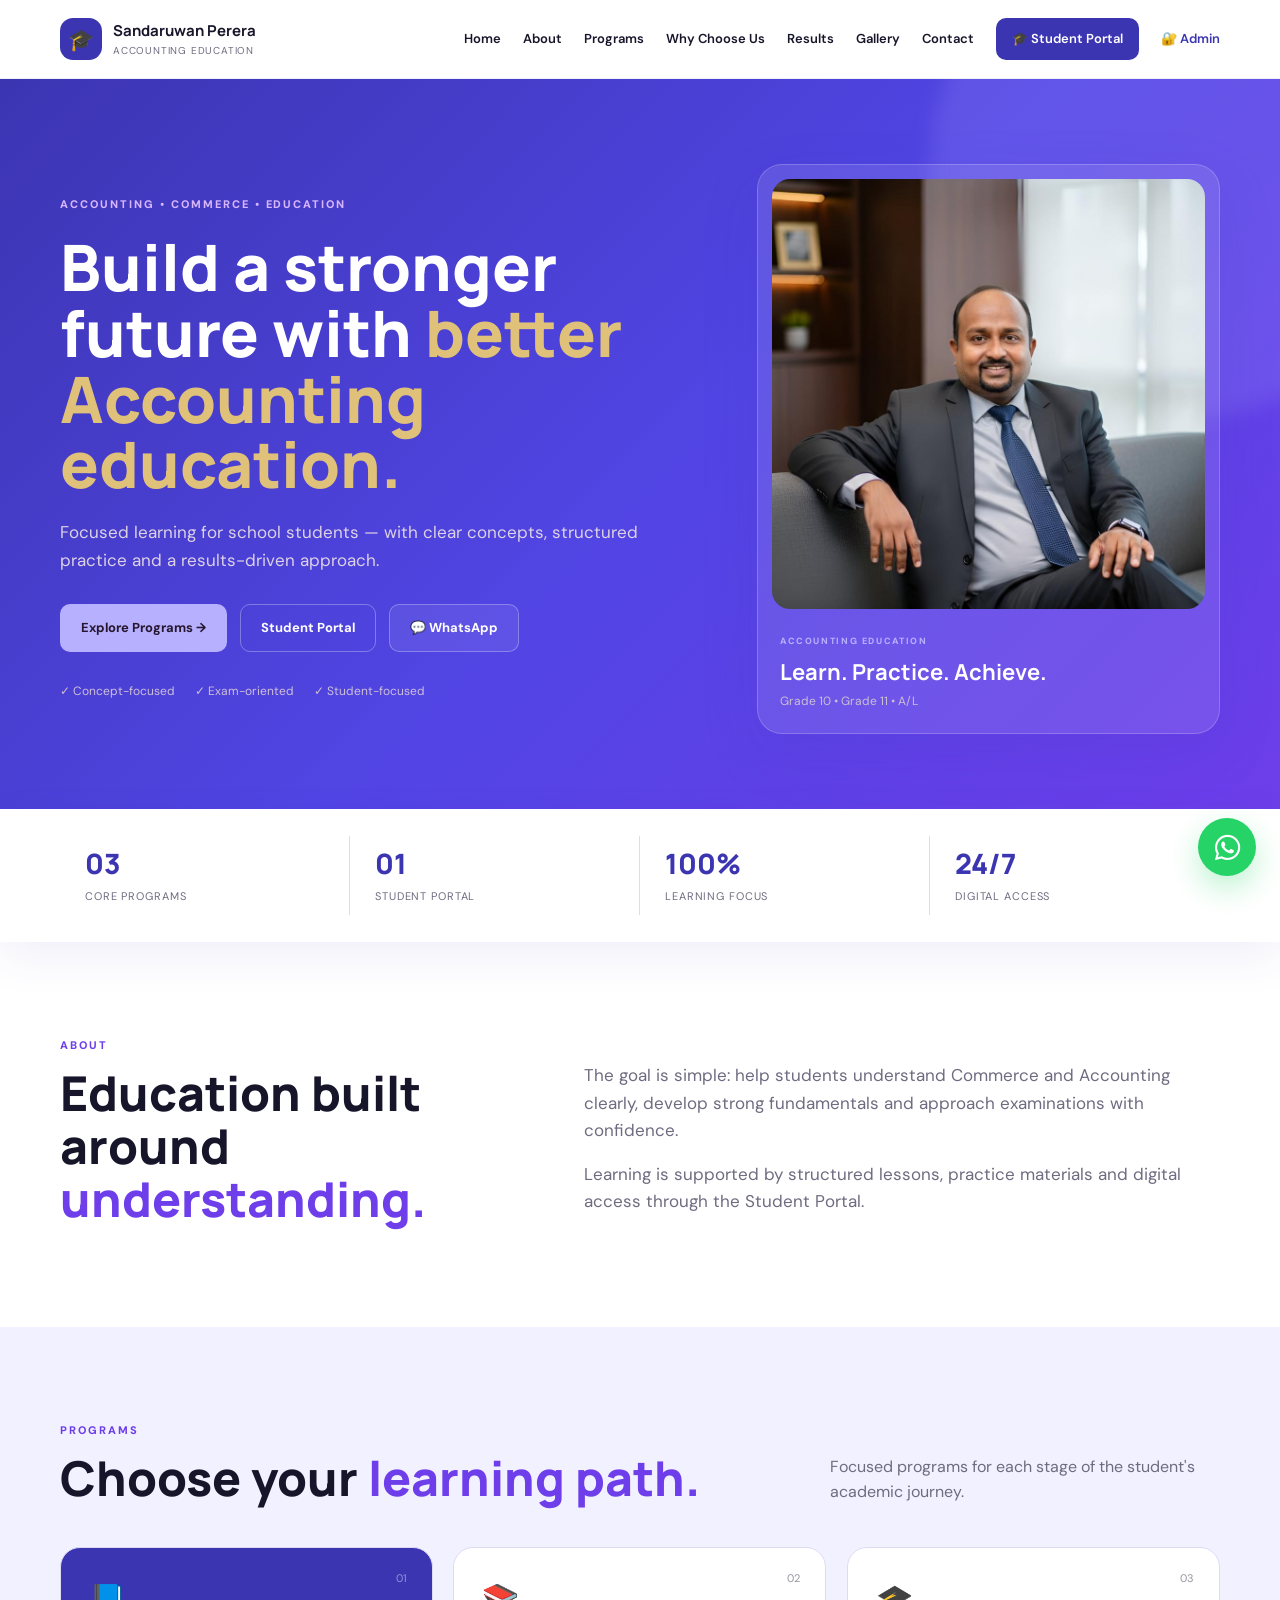
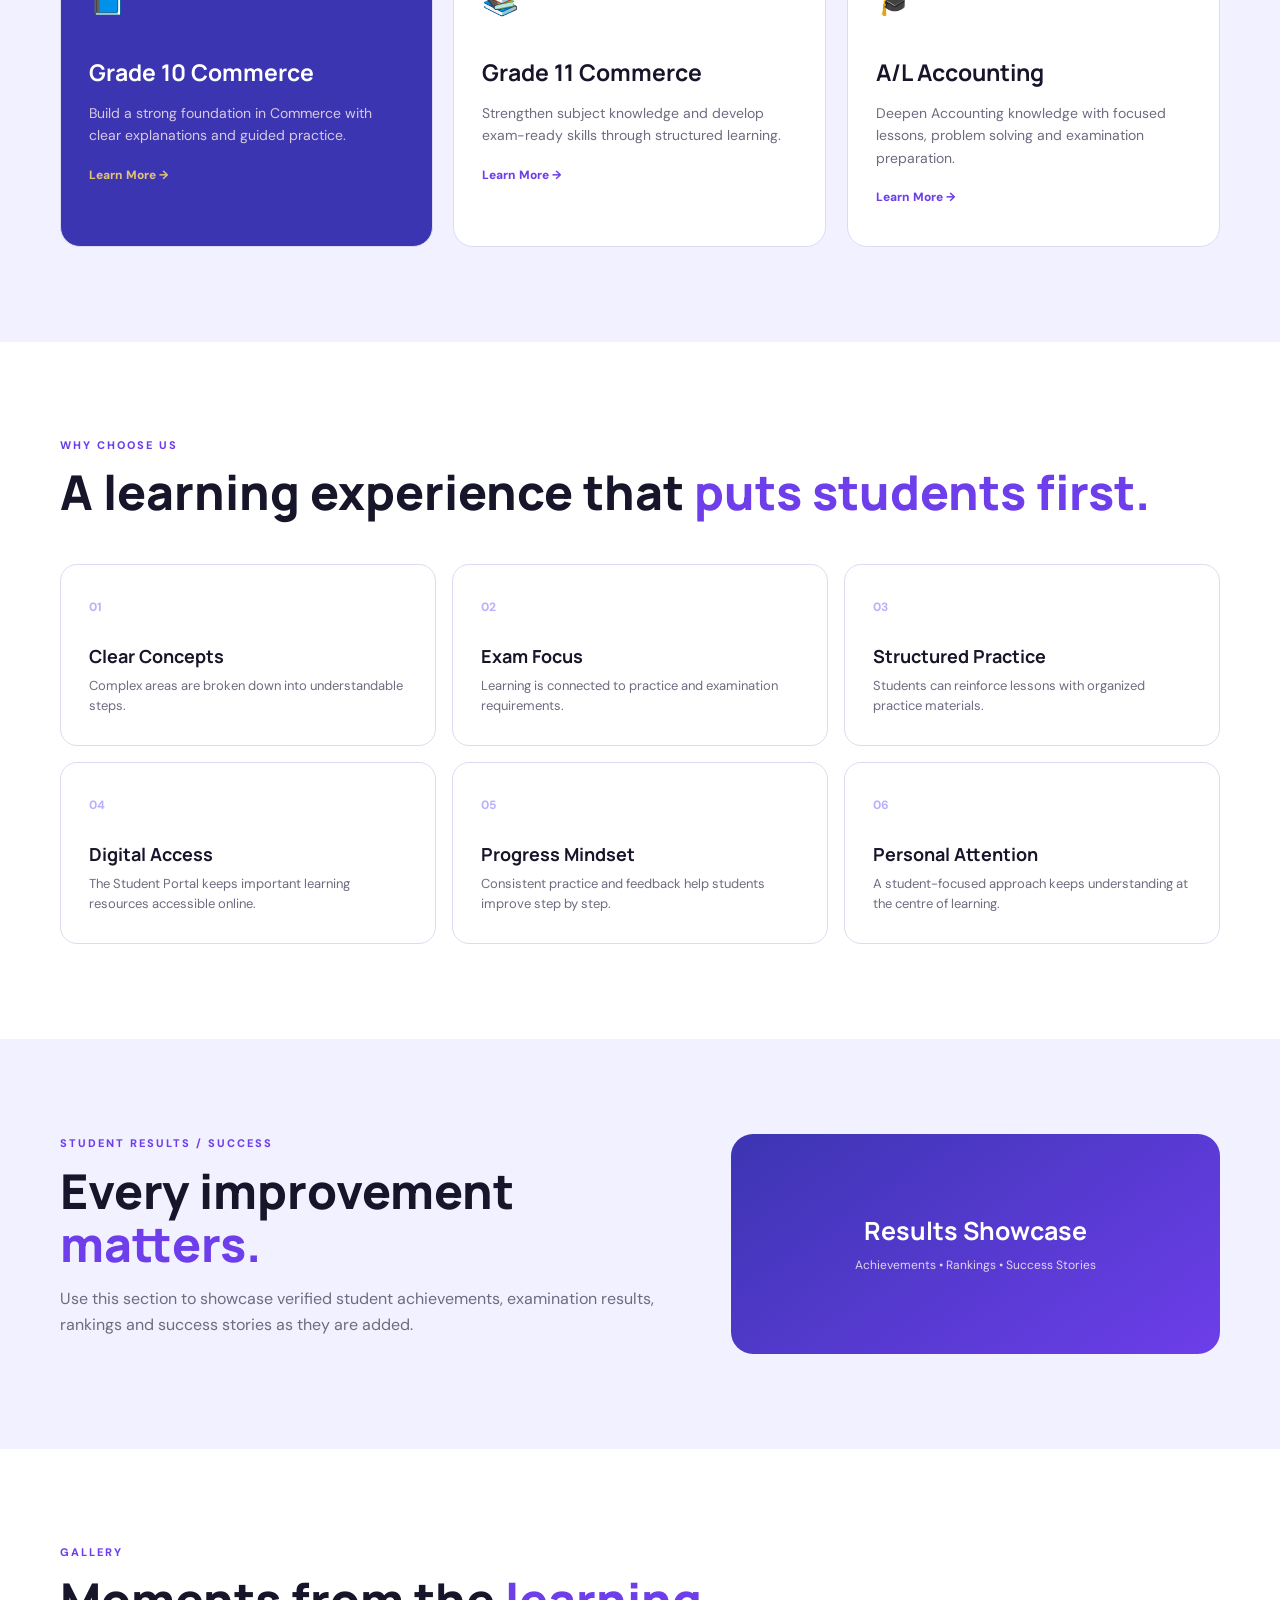
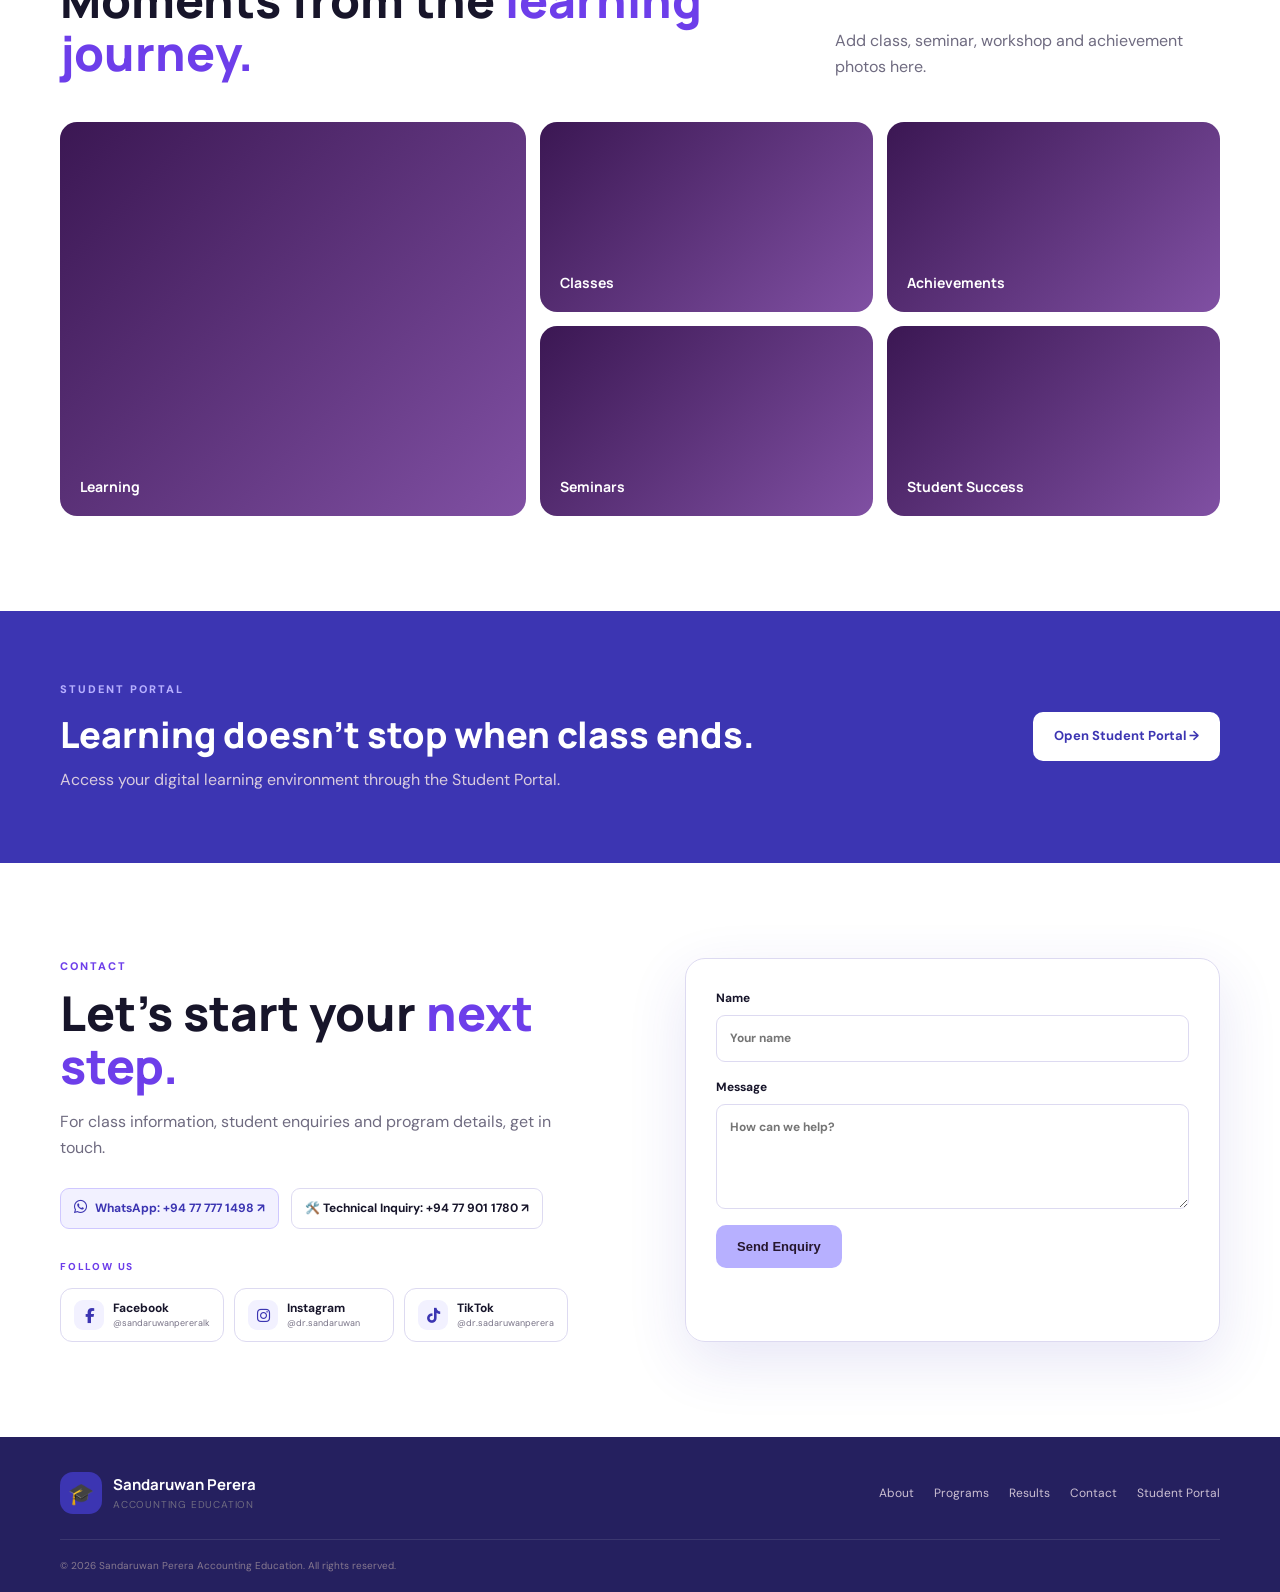
==== index.html @ 1f6a0d18 "Add files via upload" ====
<!DOCTYPE html>
<html lang="en">
<head>
  <meta charset="UTF-8">
  <meta name="viewport" content="width=device-width, initial-scale=1.0">
  <title>Sandaruwan Perera | Accounting Education</title>
  <meta name="description" content="Professional Accounting Education — Grade 10 Commerce, Grade 11 Commerce and A/L Accounting.">
  <link rel="stylesheet" href="style.css">
  <link rel="stylesheet" href="https://cdnjs.cloudflare.com/ajax/libs/font-awesome/6.5.2/css/all.min.css">
</head>
<body>
  <header class="header" id="top">
    <div class="container nav">
      <a class="brand" href="#top">
        <span class="brand-mark">🎓</span>
        <span><strong>Sandaruwan Perera</strong><small>Accounting Education</small></span>
      </a>
      <button class="menu-btn" id="menuBtn" aria-label="Open menu">☰</button>
      <nav id="navMenu">
        <a href="#top">Home</a>
        <a href="#about">About</a>
        <a href="#programs">Programs</a>
        <a href="#why">Why Choose Us</a>
        <a href="#results">Results</a>
        <a href="#gallery">Gallery</a>
        <a href="#contact">Contact</a>
        <a class="portal-btn" href="https://drsandaruwanperera.github.io/answersheet/" target="_blank">🎓 Student Portal</a>
        <a class="admin-link" href="https://drsandaruwanperera.github.io/answersheet/admin-login.html" target="_blank">🔐 Admin</a>
      </nav>
    </div>
  </header>

  <main>
    <section class="hero">
      <div class="hero-glow"></div>
      <div class="container hero-grid">
        <div class="hero-copy">
          <div class="eyebrow">ACCOUNTING • COMMERCE • EDUCATION</div>
          <h1>Build a stronger future with <span>better Accounting education.</span></h1>
          <p>Focused learning for school students — with clear concepts, structured practice and a results-driven approach.</p>
          <div class="hero-actions">
            <a class="btn primary" href="#programs">Explore Programs →</a>
            <a class="btn ghost" href="https://drsandaruwanperera.github.io/answersheet/" target="_blank">Student Portal</a>
            <a class="btn whatsapp" href="https://wa.me/94777771498" target="_blank" rel="noopener">💬 WhatsApp</a>
          </div>
          <div class="hero-trust">
            <span>✓ Concept-focused</span>
            <span>✓ Exam-oriented</span>
            <span>✓ Student-focused</span>
          </div>
        </div>
        <div class="hero-card">
          <div class="portrait-wrap">
            <img src="assets/sir-photo.png" alt="Teacher portrait">
          </div>
          <div class="hero-card-info">
            <span>ACCOUNTING EDUCATION</span>
            <h3>Learn. Practice. Achieve.</h3>
            <p>Grade 10 • Grade 11 • A/L</p>
          </div>
        </div>
      </div>
    </section>

    <section class="stats">
      <div class="container stats-grid">
        <div><strong>03</strong><span>Core Programs</span></div>
        <div><strong>01</strong><span>Student Portal</span></div>
        <div><strong>100%</strong><span>Learning Focus</span></div>
        <div><strong>24/7</strong><span>Digital Access</span></div>
      </div>
    </section>

    <section class="section" id="about">
      <div class="container about-grid">
        <div>
          <div class="section-tag">ABOUT</div>
          <h2>Education built around <span>understanding.</span></h2>
        </div>
        <div class="about-text">
          <p>The goal is simple: help students understand Commerce and Accounting clearly, develop strong fundamentals and approach examinations with confidence.</p>
          <p>Learning is supported by structured lessons, practice materials and digital access through the Student Portal.</p>
        </div>
      </div>
    </section>

    <section class="section programs" id="programs">
      <div class="container">
        <div class="section-head">
          <div><div class="section-tag">PROGRAMS</div><h2>Choose your <span>learning path.</span></h2></div>
          <p>Focused programs for each stage of the student's academic journey.</p>
        </div>
        <div class="program-grid">
          <article class="program-card featured">
            <div class="number">01</div><div class="icon">📘</div>
            <h3>Grade 10 Commerce</h3>
            <p>Build a strong foundation in Commerce with clear explanations and guided practice.</p>
            <a href="#contact">Learn More →</a>
          </article>
          <article class="program-card">
            <div class="number">02</div><div class="icon">📚</div>
            <h3>Grade 11 Commerce</h3>
            <p>Strengthen subject knowledge and develop exam-ready skills through structured learning.</p>
            <a href="#contact">Learn More →</a>
          </article>
          <article class="program-card">
            <div class="number">03</div><div class="icon">🎓</div>
            <h3>A/L Accounting</h3>
            <p>Deepen Accounting knowledge with focused lessons, problem solving and examination preparation.</p>
            <a href="#contact">Learn More →</a>
          </article>
        </div>
      </div>
    </section>

    <section class="why section" id="why">
      <div class="container">
        <div class="section-head">
          <div><div class="section-tag">WHY CHOOSE US</div><h2>A learning experience that <span>puts students first.</span></h2></div>
        </div>
        <div class="why-grid">
          <div class="why-card"><b>01</b><h3>Clear Concepts</h3><p>Complex areas are broken down into understandable steps.</p></div>
          <div class="why-card"><b>02</b><h3>Exam Focus</h3><p>Learning is connected to practice and examination requirements.</p></div>
          <div class="why-card"><b>03</b><h3>Structured Practice</h3><p>Students can reinforce lessons with organized practice materials.</p></div>
          <div class="why-card"><b>04</b><h3>Digital Access</h3><p>The Student Portal keeps important learning resources accessible online.</p></div>
          <div class="why-card"><b>05</b><h3>Progress Mindset</h3><p>Consistent practice and feedback help students improve step by step.</p></div>
          <div class="why-card"><b>06</b><h3>Personal Attention</h3><p>A student-focused approach keeps understanding at the centre of learning.</p></div>
        </div>
      </div>
    </section>

    <section class="section results" id="results">
      <div class="container results-box">
        <div>
          <div class="section-tag">STUDENT RESULTS / SUCCESS</div>
          <h2>Every improvement <span>matters.</span></h2>
          <p>Use this section to showcase verified student achievements, examination results, rankings and success stories as they are added.</p>
        </div>
        <div class="result-placeholder">
          <strong>Results Showcase</strong>
          <span>Achievements • Rankings • Success Stories</span>
        </div>
      </div>
    </section>

    <section class="section gallery" id="gallery">
      <div class="container">
        <div class="section-head">
          <div><div class="section-tag">GALLERY</div><h2>Moments from the <span>learning journey.</span></h2></div>
          <p>Add class, seminar, workshop and achievement photos here.</p>
        </div>
        <div class="gallery-grid">
          <div class="gallery-item tall"><span>Learning</span></div>
          <div class="gallery-item"><span>Classes</span></div>
          <div class="gallery-item"><span>Achievements</span></div>
          <div class="gallery-item"><span>Seminars</span></div>
          <div class="gallery-item"><span>Student Success</span></div>
        </div>
      </div>
    </section>

    <section class="cta">
      <div class="container cta-inner">
        <div><div class="section-tag">STUDENT PORTAL</div><h2>Learning doesn't stop when class ends.</h2><p>Access your digital learning environment through the Student Portal.</p></div>
        <a class="btn light" href="https://drsandaruwanperera.github.io/answersheet/" target="_blank">Open Student Portal →</a>
      </div>
    </section>

    <section class="section contact" id="contact">
      <div class="container contact-grid">
        <div>
          <div class="section-tag">CONTACT</div>
          <h2>Let's start your <span>next step.</span></h2>
          <p>For class information, student enquiries and program details, get in touch.</p>
          <div class="contact-links">
            <a class="contact-main" href="https://wa.me/94777771498" target="_blank" rel="noopener"><i class="fa-brands fa-whatsapp"></i> WhatsApp: +94 77 777 1498 ↗</a>
            <a href="tel:+94779011780">🛠️ Technical Inquiry: +94 77 901 1780 ↗</a>
          </div>
          <div class="follow-us">
            <div class="follow-title">FOLLOW US</div>
            <div class="social-links">
              <a href="https://www.facebook.com/sandaruwanpereralk" target="_blank" rel="noopener">
                <span class="social-icon"><i class="fa-brands fa-facebook-f"></i></span><b>Facebook</b><small>@sandaruwanpereralk</small>
              </a>
              <a href="https://www.instagram.com/dr.sandaruwan/" target="_blank" rel="noopener">
                <span class="social-icon"><i class="fa-brands fa-instagram"></i></span><b>Instagram</b><small>@dr.sandaruwan</small>
              </a>
              <a href="https://www.tiktok.com/@dr.sadaruwanperera" target="_blank" rel="noopener">
                <span class="social-icon"><i class="fa-brands fa-tiktok"></i></span><b>TikTok</b><small>@dr.sadaruwanperera</small>
              </a>
            </div>
          </div>
        </div>
        <form class="contact-form" onsubmit="return false;">
          <label>Name<input type="text" placeholder="Your name"></label>
          <label>Message<textarea rows="4" placeholder="How can we help?"></textarea></label>
          <button class="btn primary" type="button" onclick="alert('Please use the contact details provided on this website.')">Send Enquiry</button>
        </form>
      </div>
    </section>
  </main>

  <a class="floating-whatsapp" href="https://wa.me/94777771498" target="_blank" rel="noopener" aria-label="Chat on WhatsApp"><i class="fa-brands fa-whatsapp"></i></a>

  <footer>
    <div class="container footer-grid">
      <div class="brand"><span class="brand-mark">🎓</span><span><strong>Sandaruwan Perera</strong><small>Accounting Education</small></span></div>
      <div class="footer-nav"><a href="#about">About</a><a href="#programs">Programs</a><a href="#results">Results</a><a href="#contact">Contact</a><a href="https://drsandaruwanperera.github.io/answersheet/" target="_blank">Student Portal</a></div>
    </div>
    <div class="container copyright">© 2026 Sandaruwan Perera Accounting Education. All rights reserved.</div>
  </footer>

  <script src="script.js"></script>
</body>
</html>
---- style.css ----
@import url('https://fonts.googleapis.com/css2?family=DM+Sans:wght@400;500;600;700&family=Manrope:wght@600;700;800&display=swap');

:root{
  --purple:#3c35b2;--purple2:#5145e4;--violet:#6d3eea;--lav:#f2f1ff;
  --gold:#b7b0ff;--ink:#17152a;--muted:#6f6b80;--white:#ffffff;
  --line:#dddaf1;--shadow:0 20px 60px rgba(60,53,178,.12);
}
*{box-sizing:border-box}html{scroll-behavior:smooth}body{margin:0;font-family:"DM Sans",sans-serif;color:var(--ink);background:#ffffff;line-height:1.6}a{text-decoration:none;color:inherit}
.container{width:min(1160px,92%);margin:auto}.header{position:sticky;top:0;z-index:20;background:rgba(255,255,255,.94);backdrop-filter:blur(18px);border-bottom:1px solid rgba(60,53,178,.08)}
.nav{min-height:78px;display:flex;align-items:center;justify-content:space-between;gap:25px}.brand{display:flex;align-items:center;gap:11px}.brand-mark{display:grid;place-items:center;width:42px;height:42px;border-radius:13px;background:var(--purple);color:#ffffff;font-family:Manrope;font-weight:800}.brand strong{display:block;font-family:Manrope;font-size:15px}.brand small{display:block;color:var(--muted);font-size:10px;letter-spacing:.08em;text-transform:uppercase}
nav{display:flex;align-items:center;gap:22px;font-size:13px;font-weight:600}nav a{transition:.2s}nav a:hover{color:var(--violet)}.portal-btn{padding:11px 16px;border-radius:10px;background:var(--purple);color:#ffffff}.admin-link{color:var(--purple)}
.menu-btn{display:none;border:0;background:var(--lav);font-size:22px;padding:8px 11px;border-radius:10px;color:var(--purple)}

.hero{position:relative;overflow:hidden;background:linear-gradient(135deg,#3c35b2 0%,#5145e4 52%,#6d3eea 100%);color:#ffffff;padding:85px 0 75px}.hero-glow{position:absolute;width:500px;height:500px;border-radius:50%;background:rgba(170,160,255,.18);filter:blur(10px);right:-150px;top:-160px}.hero-grid{position:relative;display:grid;grid-template-columns:1.15fr .85fr;align-items:center;gap:70px}.eyebrow,.section-tag{font-size:11px;font-weight:800;letter-spacing:.18em}.eyebrow{color:#d9b7ff;margin-bottom:20px}.hero h1{font:800 clamp(42px,5vw,68px)/1.03 Manrope;margin:0 0 22px;max-width:700px}.hero h1 span{color:#dfc17a}.hero-copy>p{font-size:17px;color:#ddd2e5;max-width:620px}.hero-actions{display:flex;gap:13px;margin:30px 0}.btn{display:inline-flex;align-items:center;justify-content:center;padding:13px 20px;border-radius:10px;border:1px solid transparent;font-weight:700;font-size:13px}.btn.primary{background:#b7b0ff;color:#26172e}.btn.ghost{border-color:rgba(255,255,255,.3);color:#ffffff}.btn.light{background:#ffffff;color:var(--purple)}.hero-trust{display:flex;gap:20px;flex-wrap:wrap;color:#cfc0d8;font-size:12px}
.hero-card{background:rgba(255,255,255,.10);border:1px solid rgba(255,255,255,.20);border-radius:25px;padding:14px;box-shadow:var(--shadow)}.portrait-wrap{height:430px;border-radius:18px;overflow:hidden;background:#24122f}.portrait-wrap img{width:100%;height:100%;object-fit:cover}.hero-card-info{padding:17px 8px 8px}.hero-card-info span{font-size:9px;letter-spacing:.18em;color:#b7b0ff;font-weight:800}.hero-card-info h3{font:700 22px Manrope;margin:5px 0}.hero-card-info p{margin:0;color:#cbbfd2;font-size:12px}
.stats{background:#ffffff;box-shadow:0 15px 45px rgba(60,53,178,.08);position:relative;z-index:3}.stats-grid{display:grid;grid-template-columns:repeat(4,1fr);padding:27px 0}.stats-grid div{padding:8px 25px;border-right:1px solid var(--line)}.stats-grid div:last-child{border:0}.stats strong{display:block;font:800 28px Manrope;color:var(--purple)}.stats span{font-size:11px;color:var(--muted);text-transform:uppercase;letter-spacing:.08em}
.section{padding:95px 0}.about-grid{display:grid;grid-template-columns:.8fr 1.2fr;gap:100px}.section-tag{color:var(--violet);margin-bottom:12px}.section h2{font:800 clamp(30px,4vw,48px)/1.1 Manrope;margin:0}.section h2 span{color:var(--violet)}.about-text{font-size:17px;color:var(--muted);padding-top:8px}.programs{background:var(--lav)}.section-head{display:flex;justify-content:space-between;gap:40px;align-items:end;margin-bottom:42px}.section-head>p{max-width:390px;color:var(--muted);margin:0}.program-grid{display:grid;grid-template-columns:repeat(3,1fr);gap:20px}.program-card{background:#ffffff;border:1px solid var(--line);border-radius:20px;padding:28px;min-height:300px;position:relative;transition:.25s}.program-card:hover,.why-card:hover{transform:translateY(-5px);box-shadow:var(--shadow)}.program-card.featured{background:var(--purple);color:#ffffff}.number{position:absolute;right:25px;top:22px;font-size:11px;opacity:.45}.icon{font-size:30px;margin-bottom:32px}.program-card h3{font:700 23px Manrope;margin:0 0 10px}.program-card p{color:var(--muted);font-size:14px}.featured p{color:#d7cadf}.program-card a{font-weight:800;font-size:12px;color:var(--violet)}.featured a{color:#dfc17a}
.why{background:#ffffff}.why-grid{display:grid;grid-template-columns:repeat(3,1fr);gap:16px;margin-top:45px}.why-card{padding:28px;border:1px solid var(--line);border-radius:17px;transition:.25s}.why-card b{color:var(--gold);font-size:12px}.why-card h3{font:700 18px Manrope;margin:25px 0 8px}.why-card p{color:var(--muted);font-size:13px;margin:0}
.results{background:var(--lav)}.results-box{display:grid;grid-template-columns:1fr .8fr;gap:60px;align-items:center}.results-box p{color:var(--muted);max-width:650px}.result-placeholder{min-height:220px;border-radius:22px;background:linear-gradient(145deg,var(--purple),var(--violet));color:#ffffff;display:grid;place-items:center;align-content:center;text-align:center;padding:30px}.result-placeholder strong{font:700 25px Manrope}.result-placeholder span{color:#e2d4e9;font-size:12px;margin-top:8px}
.gallery-grid{display:grid;grid-template-columns:1.4fr 1fr 1fr;grid-auto-rows:190px;gap:14px}.gallery-item{border-radius:17px;background:linear-gradient(135deg,#3b1753,#8050a3);display:flex;align-items:end;padding:20px;color:#ffffff;font:700 14px Manrope}.gallery-item.tall{grid-row:span 2}
.cta{background:var(--purple);color:#ffffff;padding:70px 0}.cta-inner{display:flex;align-items:center;justify-content:space-between;gap:40px}.cta h2{font:800 36px Manrope;margin:8px 0}.cta p{color:#d9ccdf;margin:0}.cta .section-tag{color:#b7b0ff}
.contact-grid{display:grid;grid-template-columns:1fr 1fr;gap:90px}.contact> .container>div>p{color:var(--muted);max-width:500px}.contact-links{display:flex;gap:12px;flex-wrap:wrap;margin-top:28px}.contact-links a{padding:10px 13px;border:1px solid var(--line);border-radius:9px;font-size:12px;font-weight:700}.contact-form{padding:30px;border:1px solid var(--line);border-radius:20px;box-shadow:var(--shadow)}label{display:block;font-size:12px;font-weight:700;margin-bottom:16px}input,textarea{display:block;width:100%;border:1px solid var(--line);border-radius:9px;padding:13px;margin-top:7px;font:inherit;outline:none}input:focus,textarea:focus{border-color:var(--violet)}
footer{background:#25205f;color:#ffffff;padding:35px 0 18px}.footer-grid{display:flex;justify-content:space-between;align-items:center;gap:30px}.footer-nav{display:flex;gap:20px;font-size:12px;color:#cbbfd2}.copyright{border-top:1px solid rgba(255,255,255,.1);margin-top:25px;padding-top:18px;color:#87798f;font-size:10px}

@media(max-width:1000px){nav{gap:12px}.hero-grid{gap:35px}.about-grid{gap:45px}.stats-grid div{padding:8px 15px}}
@media(max-width:800px){.menu-btn{display:block}nav{display:none;position:absolute;top:78px;left:0;right:0;background:#ffffff;padding:18px 4%;flex-direction:column;align-items:stretch;border-bottom:1px solid var(--line);box-shadow:0 15px 35px rgba(0,0,0,.08)}nav.open{display:flex}.hero-grid,.about-grid,.results-box,.contact-grid{grid-template-columns:1fr}.hero{padding:55px 0}.portrait-wrap{height:360px}.stats-grid{grid-template-columns:repeat(2,1fr)}.stats-grid div:nth-child(2){border:0}.program-grid,.why-grid{grid-template-columns:1fr}.section-head,.cta-inner,.footer-grid{display:block}.section-head>p{margin-top:15px}.gallery-grid{grid-template-columns:1fr 1fr}.gallery-item.tall{grid-row:span 1}.cta .btn{margin-top:25px}.footer-nav{margin-top:25px;flex-wrap:wrap}}
@media(max-width:500px){.hero h1{font-size:40px}.hero-actions{flex-direction:column}.btn{width:100%}.stats-grid{grid-template-columns:1fr 1fr}.gallery-grid{grid-template-columns:1fr}.brand small{font-size:8px}}


/* ===== Subtle premium animations ===== */
html { scroll-behavior: smooth; }

.hero-copy {
  animation: heroIn .8s ease-out both;
}
.hero-card {
  animation: heroCardIn 1s .12s ease-out both;
}
.hero-card:hover {
  transform: translateY(-7px);
  transition: transform .35s ease, box-shadow .35s ease;
  box-shadow: 0 28px 70px rgba(60,53,178,.24);
}
.hero-glow {
  animation: glowMove 7s ease-in-out infinite alternate;
}

.stats-grid > div {
  transition: transform .25s ease, background .25s ease;
}
.stats-grid > div:hover {
  transform: translateY(-4px);
}

.program-card,
.why-card,
.gallery-item,
.contact-links a {
  will-change: transform;
}

.program-card:hover {
  transform: translateY(-7px);
}

.why-card:hover {
  transform: translateY(-6px);
}

.gallery-item {
  overflow: hidden;
  position: relative;
}
.gallery-item::before {
  content: "";
  position: absolute;
  inset: -40%;
  background: linear-gradient(115deg, transparent 42%, rgba(255,255,255,.18) 50%, transparent 58%);
  transform: translateX(-70%) rotate(8deg);
  transition: transform .7s ease;
}
.gallery-item:hover::before {
  transform: translateX(70%) rotate(8deg);
}
.gallery-item span {
  position: relative;
  z-index: 1;
}

.btn {
  transition: transform .22s ease, box-shadow .22s ease, background .22s ease;
}
.btn:hover {
  transform: translateY(-2px);
}
.btn.primary:hover {
  box-shadow: 0 12px 28px rgba(109,62,234,.25);
}

.brand-mark {
  transition: transform .3s ease;
}
.brand:hover .brand-mark {
  transform: rotate(-5deg) scale(1.06);
}

nav a {
  position: relative;
}
nav a:not(.portal-btn):not(.admin-link)::after {
  content: "";
  position: absolute;
  left: 0;
  right: 100%;
  bottom: -7px;
  height: 2px;
  background: #6d3eea;
  transition: right .25s ease;
}
nav a:not(.portal-btn):not(.admin-link):hover::after {
  right: 0;
}

.reveal {
  opacity: 0;
  transform: translateY(22px);
  transition: opacity .7s ease, transform .7s ease;
}
.reveal.visible {
  opacity: 1;
  transform: translateY(0);
}

@keyframes heroIn {
  from { opacity: 0; transform: translateY(24px); }
  to { opacity: 1; transform: translateY(0); }
}
@keyframes heroCardIn {
  from { opacity: 0; transform: translateY(30px) scale(.98); }
  to { opacity: 1; transform: translateY(0) scale(1); }
}
@keyframes glowMove {
  from { transform: translate3d(-25px, 10px, 0) scale(1); }
  to { transform: translate3d(35px, 35px, 0) scale(1.12); }
}

@media (prefers-reduced-motion: reduce) {
  *, *::before, *::after {
    animation-duration: .01ms !important;
    animation-iteration-count: 1 !important;
    transition-duration: .01ms !important;
    scroll-behavior: auto !important;
  }
}


/* ===== WhatsApp contact actions ===== */
.btn.whatsapp {
  border-color: rgba(255,255,255,.28);
  background: rgba(255,255,255,.08);
  color: #fff;
}
.btn.whatsapp:hover {
  background: rgba(255,255,255,.16);
  box-shadow: 0 12px 28px rgba(0,0,0,.12);
}

.contact-links {
  align-items: stretch;
}
.contact-links a {
  transition: transform .22s ease, border-color .22s ease, box-shadow .22s ease;
}
.contact-links a:hover {
  transform: translateY(-3px);
  border-color: #6d3eea;
  box-shadow: 0 10px 25px rgba(60,53,178,.10);
}
.contact-main {
  background: #f2f1ff;
  border-color: #cfc8ff !important;
  color: #3c35b2;
}

.floating-whatsapp {
  position: fixed;
  right: 24px;
  bottom: 24px;
  z-index: 30;
  display: flex;
  align-items: center;
  gap: 9px;
  padding: 12px 17px;
  border-radius: 999px;
  background: #3c35b2;
  color: #fff;
  box-shadow: 0 14px 35px rgba(60,53,178,.28);
  font-size: 12px;
  font-weight: 800;
  border: 1px solid rgba(255,255,255,.18);
  transition: transform .25s ease, box-shadow .25s ease;
  animation: waPulse 2.8s ease-in-out infinite;
}
.floating-whatsapp span {
  font-size: 18px;
}
.floating-whatsapp:hover {
  transform: translateY(-4px) scale(1.02);
  box-shadow: 0 18px 42px rgba(60,53,178,.35);
}
@keyframes waPulse {
  0%, 100% { box-shadow: 0 14px 35px rgba(60,53,178,.24); }
  50% { box-shadow: 0 16px 40px rgba(109,62,234,.38); }
}
@media(max-width:500px) {
  .floating-whatsapp {
    right: 14px;
    bottom: 14px;
    padding: 11px 14px;
  }
  .floating-whatsapp b { display: none; }
  .floating-whatsapp span { font-size: 21px; }
}


/* ===== Follow Us social section ===== */
.follow-us {
  margin-top: 30px;
}
.follow-title {
  font-size: 10px;
  font-weight: 800;
  letter-spacing: .18em;
  color: #6d3eea;
  margin-bottom: 13px;
}
.social-links {
  display: flex;
  flex-wrap: wrap;
  gap: 10px;
}
.social-links a {
  min-width: 160px;
  display: grid;
  grid-template-columns: 30px 1fr;
  grid-template-rows: auto auto;
  column-gap: 9px;
  align-items: center;
  padding: 11px 13px;
  border: 1px solid #dddaf1;
  border-radius: 12px;
  background: #fff;
  transition: transform .22s ease, border-color .22s ease, box-shadow .22s ease;
}
.social-links a > span {
  grid-row: 1 / 3;
  display: grid;
  place-items: center;
  width: 30px;
  height: 30px;
  border-radius: 9px;
  background: #f2f1ff;
  color: #3c35b2;
  font-weight: 800;
  font-size: 17px;
}
.social-links a b {
  font-size: 12px;
  line-height: 1.2;
}
.social-links a small {
  color: #777286;
  font-size: 9px;
  line-height: 1.3;
}
.social-links a:hover {
  transform: translateY(-3px);
  border-color: #6d3eea;
  box-shadow: 0 10px 25px rgba(60,53,178,.12);
}
.brand-mark {
  font-size: 21px;
  line-height: 1;
}


/* ===== Real social icons + WhatsApp circle ===== */
.social-icon {
  font-size: 15px !important;
}
.social-links a:hover .social-icon {
  background: #3c35b2;
  color: #fff;
}

.contact-main i {
  margin-right: 5px;
  font-size: 15px;
}

.floating-whatsapp {
  width: 58px;
  height: 58px;
  padding: 0;
  border-radius: 50%;
  display: grid;
  place-items: center;
  background: #25D366;
  color: #fff;
  border: 0;
  box-shadow: 0 12px 30px rgba(37,211,102,.30);
  animation: waFloat 3s ease-in-out infinite;
}
.floating-whatsapp i {
  font-size: 29px;
}
.floating-whatsapp:hover {
  transform: translateY(-4px) scale(1.06);
  background: #20bd5b;
  box-shadow: 0 16px 36px rgba(37,211,102,.38);
}
@keyframes waFloat {
  0%, 100% { transform: translateY(0); }
  50% { transform: translateY(-4px); }
}
@media(max-width:500px) {
  .floating-whatsapp {
    width: 55px;
    height: 55px;
    right: 15px;
    bottom: 15px;
  }
  .floating-whatsapp i { font-size: 27px; }
}
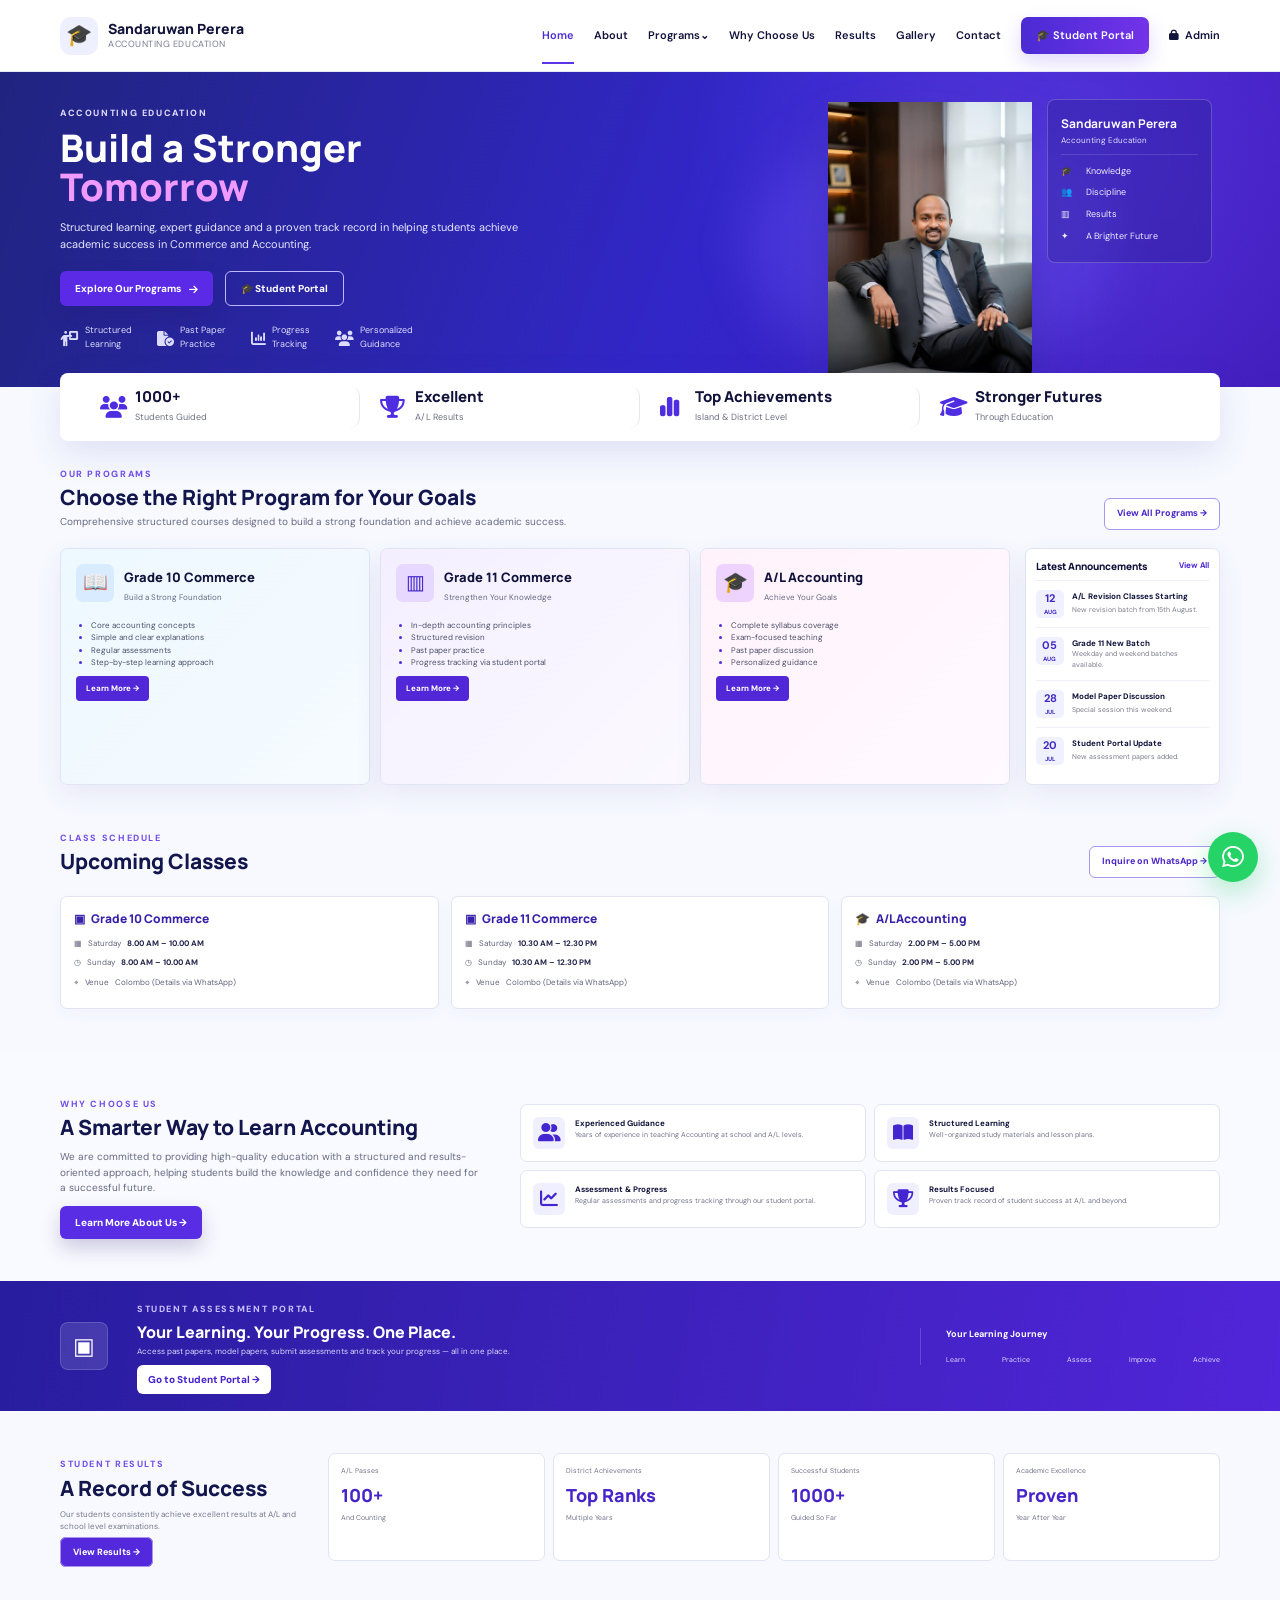
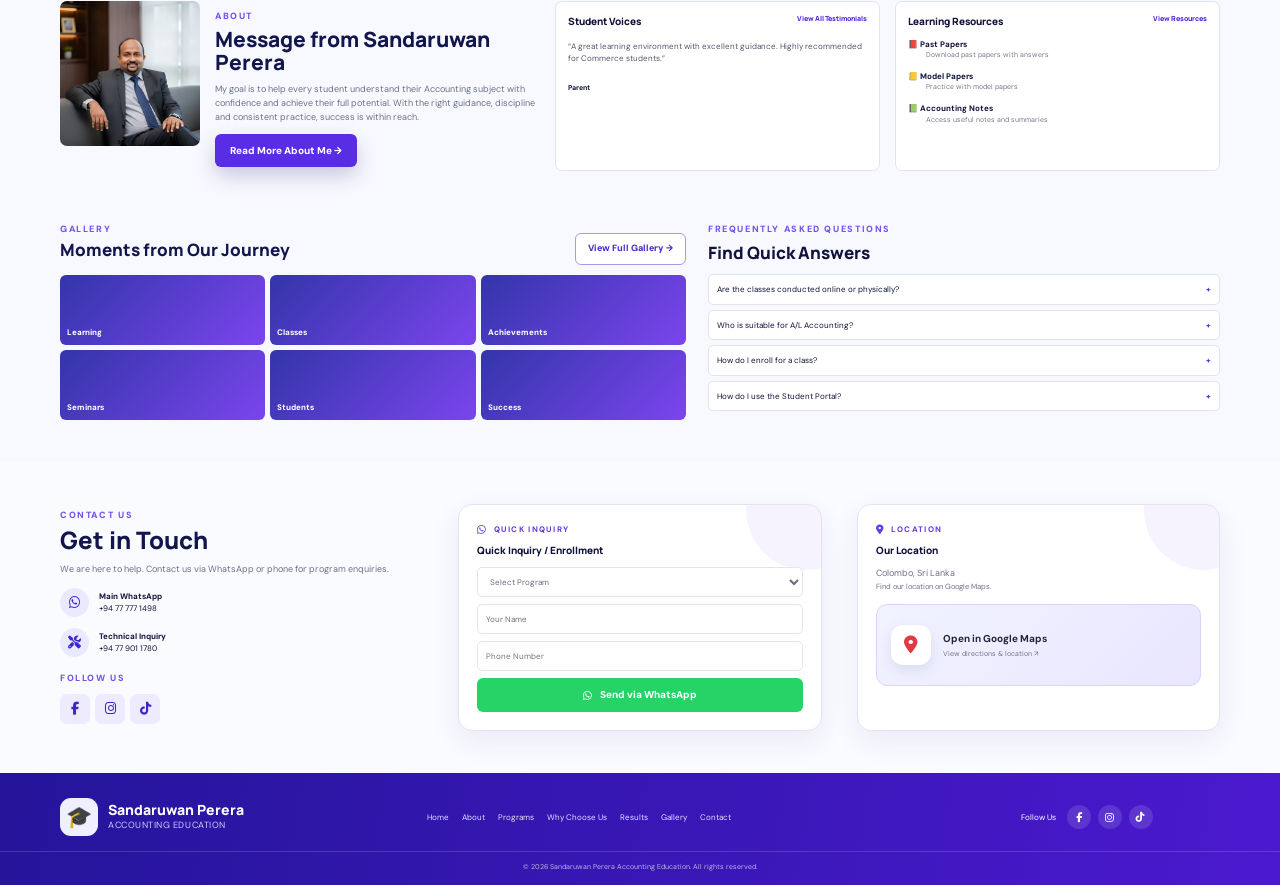
==== commit 73914c94: "Add files via upload" ====
--- a/index.html
+++ b/index.html
@@ -1,215 +1,155 @@
-<!DOCTYPE html>
+<!doctype html>
 <html lang="en">
 <head>
-  <meta charset="UTF-8">
-  <meta name="viewport" content="width=device-width, initial-scale=1.0">
-  <title>Sandaruwan Perera | Accounting Education</title>
-  <meta name="description" content="Professional Accounting Education — Grade 10 Commerce, Grade 11 Commerce and A/L Accounting.">
-  <link rel="stylesheet" href="style.css">
-  <link rel="stylesheet" href="https://cdnjs.cloudflare.com/ajax/libs/font-awesome/6.5.2/css/all.min.css">
+<meta charset="utf-8">
+<meta name="viewport" content="width=device-width,initial-scale=1">
+<title>Sandaruwan Perera | Accounting Education</title>
+<meta name="description" content="Sandaruwan Perera Accounting Education — Grade 10 Commerce, Grade 11 Commerce and A/L Accounting.">
+<link rel="preconnect" href="https://fonts.googleapis.com">
+<link rel="preconnect" href="https://fonts.gstatic.com" crossorigin>
+<link href="https://fonts.googleapis.com/css2?family=DM+Sans:wght@400;500;600;700&family=Manrope:wght@600;700;800&display=swap" rel="stylesheet">
+<link rel="stylesheet" href="https://cdnjs.cloudflare.com/ajax/libs/font-awesome/6.5.2/css/all.min.css">
+<link rel="stylesheet" href="style.css">
 </head>
 <body>
-  <header class="header" id="top">
-    <div class="container nav">
-      <a class="brand" href="#top">
-        <span class="brand-mark">🎓</span>
-        <span><strong>Sandaruwan Perera</strong><small>Accounting Education</small></span>
-      </a>
-      <button class="menu-btn" id="menuBtn" aria-label="Open menu">☰</button>
-      <nav id="navMenu">
-        <a href="#top">Home</a>
-        <a href="#about">About</a>
-        <a href="#programs">Programs</a>
-        <a href="#why">Why Choose Us</a>
-        <a href="#results">Results</a>
-        <a href="#gallery">Gallery</a>
-        <a href="#contact">Contact</a>
-        <a class="portal-btn" href="https://drsandaruwanperera.github.io/answersheet/" target="_blank">🎓 Student Portal</a>
-        <a class="admin-link" href="https://drsandaruwanperera.github.io/answersheet/admin-login.html" target="_blank">🔐 Admin</a>
-      </nav>
+<header class="topbar">
+  <div class="container nav">
+    <a class="brand" href="#home"><span class="brand-logo">🎓</span><span><b>Sandaruwan Perera</b><small>Accounting Education</small></span></a>
+    <button class="menu" id="menu">☰</button>
+    <nav id="nav">
+      <a class="active" href="#home">Home</a>
+      <a href="#about">About</a>
+      <a href="#programs">Programs⌄</a>
+      <a href="#why">Why Choose Us</a>
+      <a href="#results">Results</a>
+      <a href="#gallery">Gallery</a>
+      <a href="#contact">Contact</a>
+      <a class="portal" href="https://drsandaruwanperera.github.io/answersheet/" target="_blank">🎓 Student Portal</a>
+      <a class="admin" href="https://drsandaruwanperera.github.io/answersheet/admin-login.html" target="_blank"><i class="fa-solid fa-lock"></i> Admin</a>
+    </nav>
+  </div>
+</header>
+
+<main>
+<section class="hero" id="home">
+  <div class="hero-bg"></div><div class="hero-grid container">
+    <div class="hero-copy reveal">
+      <div class="eyebrow">ACCOUNTING EDUCATION</div>
+      <h1>Build a Stronger<br><em>Tomorrow</em></h1>
+      <p>Structured learning, expert guidance and a proven track record in helping students achieve academic success in Commerce and Accounting.</p>
+      <div class="hero-buttons"><a class="btn primary" href="#programs">Explore Our Programs <i class="fa-solid fa-arrow-right"></i></a><a class="btn outline" href="https://drsandaruwanperera.github.io/answersheet/" target="_blank">🎓 Student Portal</a></div>
+      <div class="hero-features">
+        <span><i class="fa-solid fa-person-chalkboard"></i> Structured<br>Learning</span>
+        <span><i class="fa-solid fa-file-circle-check"></i> Past Paper<br>Practice</span>
+        <span><i class="fa-solid fa-chart-column"></i> Progress<br>Tracking</span>
+        <span><i class="fa-solid fa-users"></i> Personalized<br>Guidance</span>
+      </div>
     </div>
-  </header>
+    <div class="teacher-area reveal">
+      <div class="teacher-glow"></div><img class="teacher" src="assets/sir-photo.png" alt="Teacher">
+      <div class="teacher-card"><b>Sandaruwan Perera</b><small>Accounting Education</small><div><span>🎓</span> Knowledge</div><div><span>👥</span> Discipline</div><div><span>▥</span> Results</div><div><span>✦</span> A Brighter Future</div></div>
+    </div>
+  </div>
+</section>
 
-  <main>
-    <section class="hero">
-      <div class="hero-glow"></div>
-      <div class="container hero-grid">
-        <div class="hero-copy">
-          <div class="eyebrow">ACCOUNTING • COMMERCE • EDUCATION</div>
-          <h1>Build a stronger future with <span>better Accounting education.</span></h1>
-          <p>Focused learning for school students — with clear concepts, structured practice and a results-driven approach.</p>
-          <div class="hero-actions">
-            <a class="btn primary" href="#programs">Explore Programs →</a>
-            <a class="btn ghost" href="https://drsandaruwanperera.github.io/answersheet/" target="_blank">Student Portal</a>
-            <a class="btn whatsapp" href="https://wa.me/94777771498" target="_blank" rel="noopener">💬 WhatsApp</a>
-          </div>
-          <div class="hero-trust">
-            <span>✓ Concept-focused</span>
-            <span>✓ Exam-oriented</span>
-            <span>✓ Student-focused</span>
-          </div>
-        </div>
-        <div class="hero-card">
-          <div class="portrait-wrap">
-            <img src="assets/sir-photo.png" alt="Teacher portrait">
-          </div>
-          <div class="hero-card-info">
-            <span>ACCOUNTING EDUCATION</span>
-            <h3>Learn. Practice. Achieve.</h3>
-            <p>Grade 10 • Grade 11 • A/L</p>
-          </div>
-        </div>
-      </div>
-    </section>
+<section class="stats container">
+  <div><i class="fa-solid fa-users"></i><b>1000+</b><small>Students Guided</small></div>
+  <div><i class="fa-solid fa-trophy"></i><b>Excellent</b><small>A/L Results</small></div>
+  <div><i class="fa-solid fa-chart-simple"></i><b>Top Achievements</b><small>Island & District Level</small></div>
+  <div><i class="fa-solid fa-graduation-cap"></i><b>Stronger Futures</b><small>Through Education</small></div>
+</section>
 
-    <section class="stats">
-      <div class="container stats-grid">
-        <div><strong>03</strong><span>Core Programs</span></div>
-        <div><strong>01</strong><span>Student Portal</span></div>
-        <div><strong>100%</strong><span>Learning Focus</span></div>
-        <div><strong>24/7</strong><span>Digital Access</span></div>
-      </div>
-    </section>
+<section class="section programs" id="programs">
+  <div class="container section-head"><div><label>OUR PROGRAMS</label><h2>Choose the Right Program for Your Goals</h2><p>Comprehensive structured courses designed to build a strong foundation and achieve academic success.</p></div><a class="small-btn" href="#contact">View All Programs →</a></div>
+  <div class="program-layout container">
+    <div class="program-grid">
+      <article class="program-card blue reveal"><div class="program-icon">📖</div><h3>Grade 10 Commerce</h3><small>Build a Strong Foundation</small><ul><li>Core accounting concepts</li><li>Simple and clear explanations</li><li>Regular assessments</li><li>Step-by-step learning approach</li></ul><a href="#contact">Learn More →</a></article>
+      <article class="program-card purple reveal"><div class="program-icon">▥</div><h3>Grade 11 Commerce</h3><small>Strengthen Your Knowledge</small><ul><li>In-depth accounting principles</li><li>Structured revision</li><li>Past paper practice</li><li>Progress tracking via student portal</li></ul><a href="#contact">Learn More →</a></article>
+      <article class="program-card pink reveal"><div class="program-icon">🎓</div><h3>A/L Accounting</h3><small>Achieve Your Goals</small><ul><li>Complete syllabus coverage</li><li>Exam-focused teaching</li><li>Past paper discussion</li><li>Personalized guidance</li></ul><a href="#contact">Learn More →</a></article>
+    </div>
+    <aside class="announcement">
+      <div class="side-title">Latest Announcements <a href="#contact">View All</a></div>
+      <div class="announcement-item"><b>12<small>AUG</small></b><span><strong>A/L Revision Classes Starting</strong><small>New revision batch from 15th August.</small></span></div>
+      <div class="announcement-item"><b>05<small>AUG</small></b><span><strong>Grade 11 New Batch</strong><small>Weekday and weekend batches available.</small></span></div>
+      <div class="announcement-item"><b>28<small>JUL</small></b><span><strong>Model Paper Discussion</strong><small>Special session this weekend.</small></span></div>
+      <div class="announcement-item"><b>20<small>JUL</small></b><span><strong>Student Portal Update</strong><small>New assessment papers added.</small></span></div>
+    </aside>
+  </div>
+</section>
 
-    <section class="section" id="about">
-      <div class="container about-grid">
-        <div>
-          <div class="section-tag">ABOUT</div>
-          <h2>Education built around <span>understanding.</span></h2>
-        </div>
-        <div class="about-text">
-          <p>The goal is simple: help students understand Commerce and Accounting clearly, develop strong fundamentals and approach examinations with confidence.</p>
-          <p>Learning is supported by structured lessons, practice materials and digital access through the Student Portal.</p>
-        </div>
-      </div>
-    </section>
+<section class="schedule section">
+ <div class="container section-head"><div><label>CLASS SCHEDULE</label><h2>Upcoming Classes</h2></div><a class="small-btn" href="https://wa.me/94777771498" target="_blank">Inquire on WhatsApp →</a></div>
+ <div class="container schedule-grid">
+  <div class="schedule-card"><h3>▣ &nbsp; Grade 10 Commerce</h3><p>▦ &nbsp; Saturday &nbsp; <b>8.00 AM – 10.00 AM</b></p><p>◷ &nbsp; Sunday &nbsp; <b>8.00 AM – 10.00 AM</b></p><p>⌖ &nbsp; Venue &nbsp; Colombo (Details via WhatsApp)</p></div>
+  <div class="schedule-card"><h3>▣ &nbsp; Grade 11 Commerce</h3><p>▦ &nbsp; Saturday &nbsp; <b>10.30 AM – 12.30 PM</b></p><p>◷ &nbsp; Sunday &nbsp; <b>10.30 AM – 12.30 PM</b></p><p>⌖ &nbsp; Venue &nbsp; Colombo (Details via WhatsApp)</p></div>
+  <div class="schedule-card"><h3>🎓 &nbsp; A/L Accounting</h3><p>▦ &nbsp; Saturday &nbsp; <b>2.00 PM – 5.00 PM</b></p><p>◷ &nbsp; Sunday &nbsp; <b>2.00 PM – 5.00 PM</b></p><p>⌖ &nbsp; Venue &nbsp; Colombo (Details via WhatsApp)</p></div>
+ </div>
+</section>
 
-    <section class="section programs" id="programs">
-      <div class="container">
-        <div class="section-head">
-          <div><div class="section-tag">PROGRAMS</div><h2>Choose your <span>learning path.</span></h2></div>
-          <p>Focused programs for each stage of the student's academic journey.</p>
-        </div>
-        <div class="program-grid">
-          <article class="program-card featured">
-            <div class="number">01</div><div class="icon">📘</div>
-            <h3>Grade 10 Commerce</h3>
-            <p>Build a strong foundation in Commerce with clear explanations and guided practice.</p>
-            <a href="#contact">Learn More →</a>
-          </article>
-          <article class="program-card">
-            <div class="number">02</div><div class="icon">📚</div>
-            <h3>Grade 11 Commerce</h3>
-            <p>Strengthen subject knowledge and develop exam-ready skills through structured learning.</p>
-            <a href="#contact">Learn More →</a>
-          </article>
-          <article class="program-card">
-            <div class="number">03</div><div class="icon">🎓</div>
-            <h3>A/L Accounting</h3>
-            <p>Deepen Accounting knowledge with focused lessons, problem solving and examination preparation.</p>
-            <a href="#contact">Learn More →</a>
-          </article>
-        </div>
-      </div>
-    </section>
+<section class="section why" id="why">
+ <div class="container why-layout">
+  <div class="why-copy"><label>WHY CHOOSE US</label><h2>A Smarter Way to Learn Accounting</h2><p>We are committed to providing high-quality education with a structured and results-oriented approach, helping students build the knowledge and confidence they need for a successful future.</p><a class="btn primary" href="#about">Learn More About Us →</a></div>
+  <div class="why-grid">
+   <div><i class="fa-solid fa-user-group"></i><span><b>Experienced Guidance</b><small>Years of experience in teaching Accounting at school and A/L levels.</small></span></div>
+   <div><i class="fa-solid fa-book-open"></i><span><b>Structured Learning</b><small>Well-organized study materials and lesson plans.</small></span></div>
+   <div><i class="fa-solid fa-chart-line"></i><span><b>Assessment & Progress</b><small>Regular assessments and progress tracking through our student portal.</small></span></div>
+   <div><i class="fa-solid fa-trophy"></i><span><b>Results Focused</b><small>Proven track record of student success at A/L and beyond.</small></span></div>
+  </div>
+ </div>
+</section>
 
-    <section class="why section" id="why">
-      <div class="container">
-        <div class="section-head">
-          <div><div class="section-tag">WHY CHOOSE US</div><h2>A learning experience that <span>puts students first.</span></h2></div>
-        </div>
-        <div class="why-grid">
-          <div class="why-card"><b>01</b><h3>Clear Concepts</h3><p>Complex areas are broken down into understandable steps.</p></div>
-          <div class="why-card"><b>02</b><h3>Exam Focus</h3><p>Learning is connected to practice and examination requirements.</p></div>
-          <div class="why-card"><b>03</b><h3>Structured Practice</h3><p>Students can reinforce lessons with organized practice materials.</p></div>
-          <div class="why-card"><b>04</b><h3>Digital Access</h3><p>The Student Portal keeps important learning resources accessible online.</p></div>
-          <div class="why-card"><b>05</b><h3>Progress Mindset</h3><p>Consistent practice and feedback help students improve step by step.</p></div>
-          <div class="why-card"><b>06</b><h3>Personal Attention</h3><p>A student-focused approach keeps understanding at the centre of learning.</p></div>
-        </div>
-      </div>
-    </section>
+<section class="portal-banner">
+ <div class="container portal-inner"><div class="portal-icon">▣</div><div><label>STUDENT ASSESSMENT PORTAL</label><h2>Your Learning. Your Progress. One Place.</h2><p>Access past papers, model papers, submit assessments and track your progress — all in one place.</p><a class="btn light" href="https://drsandaruwanperera.github.io/answersheet/" target="_blank">Go to Student Portal →</a></div><div class="journey"><b>Your Learning Journey</b><div><span>Learn</span><span>Practice</span><span>Assess</span><span>Improve</span><span>Achieve</span></div></div></div>
+</section>
 
-    <section class="section results" id="results">
-      <div class="container results-box">
-        <div>
-          <div class="section-tag">STUDENT RESULTS / SUCCESS</div>
-          <h2>Every improvement <span>matters.</span></h2>
-          <p>Use this section to showcase verified student achievements, examination results, rankings and success stories as they are added.</p>
-        </div>
-        <div class="result-placeholder">
-          <strong>Results Showcase</strong>
-          <span>Achievements • Rankings • Success Stories</span>
-        </div>
-      </div>
-    </section>
+<section class="section results" id="results">
+ <div class="container results-grid">
+  <div class="results-copy"><label>STUDENT RESULTS</label><h2>A Record of Success</h2><p>Our students consistently achieve excellent results at A/L and school level examinations.</p><a class="small-btn filled" href="#contact">View Results →</a></div>
+  <div class="metric"><small>A/L Passes</small><b>100+</b><span>And Counting</span></div>
+  <div class="metric"><small>District Achievements</small><b>Top Ranks</b><span>Multiple Years</span></div>
+  <div class="metric"><small>Successful Students</small><b>1000+</b><span>Guided So Far</span></div>
+  <div class="metric"><small>Academic Excellence</small><b>Proven</b><span>Year After Year</span></div>
+ </div>
+</section>
 
-    <section class="section gallery" id="gallery">
-      <div class="container">
-        <div class="section-head">
-          <div><div class="section-tag">GALLERY</div><h2>Moments from the <span>learning journey.</span></h2></div>
-          <p>Add class, seminar, workshop and achievement photos here.</p>
-        </div>
-        <div class="gallery-grid">
-          <div class="gallery-item tall"><span>Learning</span></div>
-          <div class="gallery-item"><span>Classes</span></div>
-          <div class="gallery-item"><span>Achievements</span></div>
-          <div class="gallery-item"><span>Seminars</span></div>
-          <div class="gallery-item"><span>Student Success</span></div>
-        </div>
-      </div>
-    </section>
+<section class="section about" id="about">
+ <div class="container about-grid">
+  <div class="about-photo"><img src="assets/sir-photo.png" alt="Sandaruwan Perera"></div>
+  <div><label>ABOUT</label><h2>Message from Sandaruwan Perera</h2><p>My goal is to help every student understand their Accounting subject with confidence and achieve their full potential. With the right guidance, discipline and consistent practice, success is within reach.</p><a class="btn primary" href="#contact">Read More About Me →</a></div>
+  <div class="testimonial"><h3>Student Voices <a href="#contact">View All Testimonials</a></h3><blockquote>“A great learning environment with excellent guidance. Highly recommended for Commerce students.”</blockquote><b>Parent</b></div>
+  <div class="resources"><h3>Learning Resources <a href="#programs">View Resources</a></h3><p>📕 <b>Past Papers</b><small>Download past papers with answers</small></p><p>📒 <b>Model Papers</b><small>Practice with model papers</small></p><p>📗 <b>Accounting Notes</b><small>Access useful notes and summaries</small></p></div>
+ </div>
+</section>
 
-    <section class="cta">
-      <div class="container cta-inner">
-        <div><div class="section-tag">STUDENT PORTAL</div><h2>Learning doesn't stop when class ends.</h2><p>Access your digital learning environment through the Student Portal.</p></div>
-        <a class="btn light" href="https://drsandaruwanperera.github.io/answersheet/" target="_blank">Open Student Portal →</a>
-      </div>
-    </section>
+<section class="section lower" id="gallery">
+ <div class="container lower-grid">
+  <div><div class="section-head mini"><div><label>GALLERY</label><h2>Moments from Our Journey</h2></div><a class="small-btn" href="#contact">View Full Gallery →</a></div><div class="gallery-grid"><div>Learning</div><div>Classes</div><div>Achievements</div><div>Seminars</div><div>Students</div><div>Success</div></div></div>
+  <div class="faq"><label>FREQUENTLY ASKED QUESTIONS</label><h2>Find Quick Answers</h2><div>Are the classes conducted online or physically? <b>+</b></div><div>Who is suitable for A/L Accounting? <b>+</b></div><div>How do I enroll for a class? <b>+</b></div><div>How do I use the Student Portal? <b>+</b></div></div>
+ </div>
+</section>
 
-    <section class="section contact" id="contact">
-      <div class="container contact-grid">
-        <div>
-          <div class="section-tag">CONTACT</div>
-          <h2>Let's start your <span>next step.</span></h2>
-          <p>For class information, student enquiries and program details, get in touch.</p>
-          <div class="contact-links">
-            <a class="contact-main" href="https://wa.me/94777771498" target="_blank" rel="noopener"><i class="fa-brands fa-whatsapp"></i> WhatsApp: +94 77 777 1498 ↗</a>
-            <a href="tel:+94779011780">🛠️ Technical Inquiry: +94 77 901 1780 ↗</a>
-          </div>
-          <div class="follow-us">
-            <div class="follow-title">FOLLOW US</div>
-            <div class="social-links">
-              <a href="https://www.facebook.com/sandaruwanpereralk" target="_blank" rel="noopener">
-                <span class="social-icon"><i class="fa-brands fa-facebook-f"></i></span><b>Facebook</b><small>@sandaruwanpereralk</small>
-              </a>
-              <a href="https://www.instagram.com/dr.sandaruwan/" target="_blank" rel="noopener">
-                <span class="social-icon"><i class="fa-brands fa-instagram"></i></span><b>Instagram</b><small>@dr.sandaruwan</small>
-              </a>
-              <a href="https://www.tiktok.com/@dr.sadaruwanperera" target="_blank" rel="noopener">
-                <span class="social-icon"><i class="fa-brands fa-tiktok"></i></span><b>TikTok</b><small>@dr.sadaruwanperera</small>
-              </a>
-            </div>
-          </div>
-        </div>
-        <form class="contact-form" onsubmit="return false;">
-          <label>Name<input type="text" placeholder="Your name"></label>
-          <label>Message<textarea rows="4" placeholder="How can we help?"></textarea></label>
-          <button class="btn primary" type="button" onclick="alert('Please use the contact details provided on this website.')">Send Enquiry</button>
-        </form>
-      </div>
-    </section>
-  </main>
+<section class="section contact" id="contact">
+ <div class="container contact-grid">
+  <div><label>CONTACT US</label><h2>Get in Touch</h2><p>We are here to help. Contact us via WhatsApp or phone for program enquiries.</p>
+   <div class="contact-row"><i class="fa-brands fa-whatsapp"></i><span><b>Main WhatsApp</b><small>+94 77 777 1498</small></span></div>
+   <div class="contact-row"><i class="fa-solid fa-screwdriver-wrench"></i><span><b>Technical Inquiry</b><small>+94 77 901 1780</small></span></div>
+   <div class="follow"><label>FOLLOW US</label><div><a href="https://www.facebook.com/sandaruwanpereralk" target="_blank"><i class="fa-brands fa-facebook-f"></i></a><a href="https://www.instagram.com/dr.sandaruwan/" target="_blank"><i class="fa-brands fa-instagram"></i></a><a href="https://www.tiktok.com/@dr.sadaruwanperera" target="_blank"><i class="fa-brands fa-tiktok"></i></a></div></div>
+  </div>
+  <div class="inquiry"><div class="card-kicker"><i class="fa-brands fa-whatsapp"></i> QUICK INQUIRY</div><h3>Quick Inquiry / Enrollment</h3><select><option>Select Program</option><option>Grade 10 Commerce</option><option>Grade 11 Commerce</option><option>A/L Accounting</option></select><input placeholder="Your Name"><input placeholder="Phone Number"><a class="btn wa" href="https://wa.me/94777771498" target="_blank"><i class="fa-brands fa-whatsapp"></i> Send via WhatsApp</a></div>
+  <div class="location">
+    <div class="card-kicker"><i class="fa-solid fa-location-dot"></i> LOCATION</div>
+    <h3>Our Location</h3>
+    <p>Colombo, Sri Lanka<br><small>Find our location on Google Maps.</small></p>
+    <a class="map map-link" href="https://maps.app.goo.gl/1KBf4DMLeGt7fdWQA?g_st=ic" target="_blank" rel="noopener" aria-label="Open location in Google Maps">
+      <span class="map-pin"><i class="fa-solid fa-location-dot"></i></span>
+      <span><b>Open in Google Maps</b><small>View directions & location ↗</small></span>
+    </a>
+  </div>
+ </div>
+</section>
+</main>
 
-  <a class="floating-whatsapp" href="https://wa.me/94777771498" target="_blank" rel="noopener" aria-label="Chat on WhatsApp"><i class="fa-brands fa-whatsapp"></i></a>
-
-  <footer>
-    <div class="container footer-grid">
-      <div class="brand"><span class="brand-mark">🎓</span><span><strong>Sandaruwan Perera</strong><small>Accounting Education</small></span></div>
-      <div class="footer-nav"><a href="#about">About</a><a href="#programs">Programs</a><a href="#results">Results</a><a href="#contact">Contact</a><a href="https://drsandaruwanperera.github.io/answersheet/" target="_blank">Student Portal</a></div>
-    </div>
-    <div class="container copyright">© 2026 Sandaruwan Perera Accounting Education. All rights reserved.</div>
-  </footer>
-
-  <script src="script.js"></script>
-</body>
-</html>
+<footer><div class="container footer-grid"><div class="brand"><span class="brand-logo">🎓</span><span><b>Sandaruwan Perera</b><small>Accounting Education</small></span></div><div class="foot-links"><a href="#home">Home</a><a href="#about">About</a><a href="#programs">Programs</a><a href="#why">Why Choose Us</a><a href="#results">Results</a><a href="#gallery">Gallery</a><a href="#contact">Contact</a></div><div class="foot-social"><span>Follow Us</span><a href="https://www.facebook.com/sandaruwanpereralk" target="_blank"><i class="fa-brands fa-facebook-f"></i></a><a href="https://www.instagram.com/dr.sandaruwan/" target="_blank"><i class="fa-brands fa-instagram"></i></a><a href="https://www.tiktok.com/@dr.sadaruwanperera" target="_blank"><i class="fa-brands fa-tiktok"></i></a></div></div><div class="copyright">© 2026 Sandaruwan Perera Accounting Education. All rights reserved.</div></footer>
+<a class="floating-wa" href="https://wa.me/94777771498" target="_blank" aria-label="WhatsApp"><i class="fa-brands fa-whatsapp"></i></a>
+<script src="script.js"></script>
+</body></html>
--- a/style.css
+++ b/style.css
@@ -1,334 +1,205 @@
-@import url('https://fonts.googleapis.com/css2?family=DM+Sans:wght@400;500;600;700&family=Manrope:wght@600;700;800&display=swap');
-
+*{box-sizing:border-box}html{scroll-behavior:smooth}body{margin:0;background:#f7f9ff;color:#11133a;font-family:"DM Sans",sans-serif;font-size:13px;line-height:1.55}a{text-decoration:none;color:inherit}.container{width:min(1160px,92%);margin:auto}.topbar{height:72px;background:#fff;position:sticky;top:0;z-index:50;border-bottom:1px solid #e7e8f6}.nav{height:100%;display:flex;align-items:center;justify-content:space-between}.brand{display:flex;align-items:center;gap:10px}.brand-logo{width:38px;height:38px;display:grid;place-items:center;border-radius:11px;background:#eef0ff;font-size:21px}.brand b{font:800 14px Manrope;display:block}.brand small{display:block;color:#7a7b92;font-size:9px;text-transform:uppercase;letter-spacing:.06em}nav{display:flex;align-items:center;gap:20px;font-size:11px;font-weight:600}nav a{height:72px;display:flex;align-items:center;position:relative}nav a.active{color:#4b2bd7}nav a.active:after{content:"";position:absolute;left:0;right:0;bottom:8px;height:2px;background:#5b36e9}.portal{height:auto!important;padding:10px 15px;background:linear-gradient(90deg,#4a2bd4,#7333e9);border-radius:7px;color:#fff;box-shadow:0 8px 20px #5b36e930}.admin{height:auto!important;gap:6px}.menu{display:none;border:0;background:#f0f1ff;color:#3922ad;padding:8px 11px;border-radius:8px;font-size:18px}
+
+.hero{position:relative;min-height:315px;overflow:hidden;background:linear-gradient(110deg,#20247f,#3226c9 55%,#5721df);color:#fff}.hero-bg{position:absolute;inset:0;background:radial-gradient(circle at 80% 25%,#7a5bff55,transparent 32%),linear-gradient(125deg,transparent 55%,#1b187c55)}.hero-grid{position:relative;min-height:315px;display:grid;grid-template-columns:1fr 1fr;align-items:center}.hero-copy{padding:30px 0}.eyebrow,label{font-size:9px;font-weight:800;letter-spacing:.18em;color:#7551e8}.hero .eyebrow{color:#ddd9ff}.hero h1{font:800 38px/1.04 Manrope;margin:7px 0 12px}.hero h1 em{font-style:normal;color:#f09aff}.hero p{max-width:480px;color:#e6e7ff;font-size:11px;margin:0}.hero-buttons{display:flex;gap:12px;margin:18px 0}.btn{display:inline-flex;align-items:center;gap:8px;border-radius:6px;padding:9px 15px;font-weight:800;font-size:10px}.primary{background:#592de4;color:#fff;box-shadow:0 9px 20px #25116c35}.hero .primary{background:#5b2ae7}.outline{border:1px solid #bdb7ff;color:#fff}.hero-features{display:flex;gap:25px;margin-top:15px;color:#dcdcff;font-size:9px}.hero-features span{display:flex;gap:6px;align-items:center}.hero-features i{font-size:15px}.teacher-area{height:100%;position:relative;display:flex;justify-content:center;align-items:end}.teacher{height:285px;object-fit:contain;align-self:end;position:relative;z-index:2;filter:drop-shadow(0 18px 25px #120c6038)}.teacher-glow{position:absolute;width:360px;height:250px;border-radius:50%;background:#725cff45;filter:blur(25px);bottom:15px}.teacher-card{position:absolute;z-index:4;right:8px;top:27px;width:165px;padding:14px 13px;border:1px solid #ffffff35;border-radius:8px;background:#241d8850;backdrop-filter:blur(8px)}.teacher-card b{font:700 12px Manrope}.teacher-card>small{display:block;color:#dddfff;font-size:8px;border-bottom:1px solid #ffffff22;padding-bottom:7px;margin-bottom:6px}.teacher-card div{font-size:9px;padding:4px 0;color:#eeeaff}.teacher-card span{display:inline-block;width:23px}.stats{margin-top:-14px;position:relative;z-index:5;background:#fff;border-radius:8px;box-shadow:0 8px 30px #3c31a21a;display:grid;grid-template-columns:repeat(4,1fr);padding:13px 20px}.stats div{display:grid;grid-template-columns:35px 1fr;grid-template-rows:1fr 1fr;align-items:center;border-right:1px solid #e6e6f3;padding:0 20px}.stats div:last-child{border:0}.stats i{grid-row:1/3;font-size:22px;color:#4f2ee1}.stats b{font:800 15px Manrope}.stats small{font-size:9px;color:#6f7185}.section{padding:42px 0}.section-head{display:flex;align-items:end;justify-content:space-between;gap:20px;margin-bottom:18px}.section-head h2,.why h2,.results h2,.about h2,.contact h2{font:800 21px/1.1 Manrope;margin:3px 0 5px;color:#12164c}.section-head p{margin:0;color:#686b83;font-size:10px}.small-btn{border:1px solid #a797ed;color:#4c28c8;padding:8px 12px;border-radius:6px;font-size:9px;font-weight:800;background:#fff}.programs{padding-top:22px}.program-layout{display:grid;grid-template-columns:1fr 195px;gap:15px}.program-grid{display:grid;grid-template-columns:repeat(3,1fr);gap:10px}.program-card{padding:15px;border:1px solid #e1e4f2;border-radius:7px;min-height:157px;background:#fff}.program-card.blue{background:linear-gradient(135deg,#edf8ff,#f6fbff)}.program-card.purple{background:linear-gradient(135deg,#f4efff,#fbf9ff)}.program-card.pink{background:linear-gradient(135deg,#fff2fb,#fffaff)}.program-icon{width:38px;height:38px;border-radius:7px;background:#d9ecff;display:grid;place-items:center;font-size:20px;color:#4125c9;float:left;margin-right:10px}.purple .program-icon{background:#e6d8ff}.pink .program-icon{background:#efd3ff}.program-card h3{font:800 13px Manrope;margin:4px 0 0}.program-card>small{color:#666a82;font-size:8px}.program-card ul{clear:both;margin:13px 0 8px;padding-left:15px;font-size:8px;color:#4c5069}.program-card li::marker{color:#4e2cdd}.program-card a{display:inline-block;background:#5227d8;color:#fff;padding:6px 10px;border-radius:4px;font-size:8px;font-weight:800}.announcement{background:#fff;border:1px solid #e1e4f2;border-radius:7px;padding:10px}.side-title{font:800 10px Manrope;padding-bottom:7px;border-bottom:1px solid #eeeefa}.side-title a{float:right;color:#5530d6;font-size:8px}.announcement-item{display:flex;gap:8px;padding:9px 0;border-bottom:1px solid #f0f0f8}.announcement-item:last-child{border:0}.announcement-item>b{width:28px;height:28px;border-radius:5px;background:#f0f1ff;display:grid;place-items:center;font-size:11px;color:#3e2bc2}.announcement-item>b small{font-size:6px}.announcement-item span{display:grid}.announcement-item strong{font-size:8px}.announcement-item span small{font-size:7px;color:#7a7b8c}.schedule{padding-top:0}.schedule-grid{display:grid;grid-template-columns:repeat(3,1fr);gap:12px}.schedule-card{background:#fff;border:1px solid #e1e4f2;border-radius:7px;padding:13px;box-shadow:0 5px 15px #3e2bc208}.schedule-card h3{font:800 12px Manrope;color:#3822a9;margin:0 0 10px}.schedule-card p{font-size:8px;margin:7px 0;color:#62657b}.schedule-card p b{color:#23264b}.why{background:#f9faff}.why-layout{display:grid;grid-template-columns:.75fr 1.25fr;gap:40px;align-items:center}.why-copy p{font-size:10px;color:#666a82;max-width:430px}.why-grid{display:grid;grid-template-columns:1fr 1fr;gap:8px}.why-grid>div{background:#fff;border:1px solid #e2e4f1;border-radius:7px;padding:12px;display:flex;gap:10px}.why-grid i{font-size:18px;color:#4426d0;width:32px;height:32px;background:#f0efff;display:grid;place-items:center;border-radius:6px}.why-grid b{font-size:8px;display:block}.why-grid small{display:block;color:#707287;font-size:7px}.portal-banner{background:linear-gradient(100deg,#281d9e,#5125d9);color:#fff;padding:17px 0}.portal-inner{display:grid;grid-template-columns:65px 1fr 300px;align-items:center;gap:12px}.portal-icon{width:48px;height:48px;background:#ffffff20;border:1px solid #ffffff28;border-radius:8px;display:grid;place-items:center;font-size:23px}.portal-banner label{color:#c9c0ff}.portal-banner h2{font:800 16px Manrope;margin:2px 0}.portal-banner p{margin:0 0 8px;color:#d8d7ff;font-size:8px}.light{background:#fff;color:#4523ce;padding:7px 11px}.journey{border-left:1px solid #ffffff2e;padding-left:25px;font-size:9px}.journey>div{display:flex;justify-content:space-between;margin-top:13px;color:#dedaff;font-size:7px}.results{padding-bottom:25px}.results-grid{display:grid;grid-template-columns:1.2fr repeat(4,1fr);gap:8px}.results-copy p{font-size:8px;color:#77798d}.filled{background:#5428db;color:#fff}.metric{background:#fff;border:1px solid #e1e4f1;border-radius:7px;padding:12px}.metric small,.metric span{display:block;font-size:7px;color:#74768b}.metric b{display:block;color:#4624c9;font:800 18px Manrope;margin:6px 0}.about{padding-top:15px}.about-grid{display:grid;grid-template-columns:140px 1fr 1fr 1fr;gap:15px;align-items:stretch}.about-photo{height:145px;border-radius:7px;overflow:hidden;background:#edf0ff}.about-photo img{width:100%;height:100%;object-fit:cover}.about-grid>div:nth-child(2){padding:4px 0}.about-grid>div:nth-child(2) p{font-size:9px;color:#6d7084}.testimonial,.resources{background:#fff;border:1px solid #e1e4f1;border-radius:7px;padding:12px}.testimonial h3,.resources h3{font:800 10px Manrope;margin:0 0 10px}.testimonial h3 a,.resources h3 a{float:right;color:#5429d5;font-size:7px}.testimonial blockquote{font-size:8px;color:#55586d;margin:12px 0}.testimonial>b{font-size:7px}.resources p{font-size:8px;margin:9px 0}.resources small{display:block;color:#77798a;margin-left:18px;font-size:7px}.lower{padding-top:5px}.lower-grid{display:grid;grid-template-columns:1.1fr .9fr;gap:22px}.mini{margin-bottom:10px}.mini h2{font-size:17px}.gallery-grid{display:grid;grid-template-columns:repeat(3,1fr);grid-auto-rows:70px;gap:5px}.gallery-grid div{border-radius:6px;background:linear-gradient(135deg,#3335aa,#7b45ed);color:#fff;display:flex;align-items:end;padding:7px;font-size:8px;font-weight:800}.faq h2{font:800 17px Manrope;margin:3px 0 10px}.faq>div{background:#fff;border:1px solid #e2e4f1;border-radius:5px;padding:8px;margin:5px 0;font-size:8px}.faq b{float:right;color:#4b2bd4}.contact{background:#fafbff}.contact-grid{display:grid;grid-template-columns:1fr 1fr 1fr;gap:35px}.contact h2{font-size:24px}.contact> .container p{color:#6e7185;font-size:9px}.contact-row{display:flex;align-items:center;gap:10px;margin:11px 0}.contact-row i{width:29px;height:29px;border-radius:50%;display:grid;place-items:center;background:#e9eaff;color:#4026d2}.contact-row b,.contact-row small{display:block;font-size:8px}.follow{margin-top:15px}.follow label{display:block;margin-bottom:8px}.follow a{display:inline-grid;place-items:center;width:30px;height:30px;border-radius:7px;background:#eeeaff;color:#3e25c9;margin-right:5px}.inquiry,.location{background:#fff;border:1px solid #e1e4f1;border-radius:7px;padding:14px}.inquiry h3,.location h3{font:800 10px Manrope;margin:0 0 10px}.inquiry input,.inquiry select{display:block;width:100%;margin:7px 0;padding:8px;border:1px solid #e1e4f1;border-radius:5px;font:inherit;font-size:8px;color:#686b80;background:#fff}.wa{width:100%;justify-content:center;background:#25d366;color:#fff}.map{height:110px;background:linear-gradient(135deg,#e4f1df,#dce7ef 45%,#f4e8df);border-radius:6px;margin-top:8px;display:grid;place-items:center;color:#d62f2f;font-size:22px}.map b{font-size:10px;color:#333}.floating-wa{position:fixed;right:22px;bottom:18px;width:50px;height:50px;border-radius:50%;background:#25d366;color:#fff;display:grid;place-items:center;font-size:25px;z-index:40;box-shadow:0 10px 28px #25d36655;animation:float 3s ease-in-out infinite}footer{background:linear-gradient(100deg,#24159a,#4b19cf);color:#fff;padding:25px 0 12px}.footer-grid{display:grid;grid-template-columns:1.2fr 2fr .7fr;align-items:center;gap:25px}.footer-grid .brand small{color:#cfcaff}.foot-links{display:flex;flex-wrap:wrap;gap:13px;font-size:8px;color:#e3e0ff}.foot-social{display:flex;align-items:center;gap:7px}.foot-social span{font-size:8px;margin-right:4px}.foot-social a{width:24px;height:24px;border-radius:50%;background:#ffffff20;display:grid;place-items:center;font-size:10px}.copyright{border-top:1px solid #ffffff25;margin-top:15px;padding-top:10px;text-align:center;color:#bbb8df;font-size:7px}.reveal{opacity:0;transform:translateY(16px);transition:.65s ease}.reveal.visible{opacity:1;transform:none}@keyframes float{0%,100%{transform:translateY(0)}50%{transform:translateY(-4px)}}@media(max-width:900px){nav{gap:10px}.program-layout{grid-template-columns:1fr}.program-grid{grid-template-columns:repeat(3,1fr)}.teacher-card{right:0}.about-grid{grid-template-columns:140px 1fr 1fr}.about-grid>div:nth-child(4){grid-column:2/4}.results-grid{grid-template-columns:1fr 1fr 1fr}.results-copy{grid-column:1/-1}.portal-inner{grid-template-columns:55px 1fr}.journey{display:none}}@media(max-width:700px){.menu{display:block}nav{display:none;position:absolute;top:72px;left:0;right:0;background:#fff;padding:10px 5%;flex-direction:column;align-items:stretch;box-shadow:0 12px 25px #00000012}nav.open{display:flex}nav a{height:auto;padding:8px 0}.portal,.admin{justify-content:center!important}.hero-grid{grid-template-columns:1fr}.hero-copy{padding:40px 0 0}.teacher-area{height:260px}.teacher{height:255px}.teacher-card{top:10px;right:0}.stats{grid-template-columns:1fr 1fr}.stats div{padding:7px}.program-grid,.schedule-grid,.why-grid,.results-grid,.contact-grid,.lower-grid{grid-template-columns:1fr}.about-grid{grid-template-columns:110px 1fr}.about-grid>div:nth-child(3),.about-grid>div:nth-child(4){grid-column:1/-1}.footer-grid{grid-template-columns:1fr}.foot-links{margin-top:10px}.foot-social{margin-top:5px}.hero h1{font-size:34px}.hero-features{gap:10px;flex-wrap:wrap}.section{padding:32px 0}.section-head{align-items:start}.small-btn{white-space:nowrap}}
+
+/* ===== Professional card system & premium motion ===== */
 :root{
-  --purple:#3c35b2;--purple2:#5145e4;--violet:#6d3eea;--lav:#f2f1ff;
-  --gold:#b7b0ff;--ink:#17152a;--muted:#6f6b80;--white:#ffffff;
-  --line:#dddaf1;--shadow:0 20px 60px rgba(60,53,178,.12);
-}
-*{box-sizing:border-box}html{scroll-behavior:smooth}body{margin:0;font-family:"DM Sans",sans-serif;color:var(--ink);background:#ffffff;line-height:1.6}a{text-decoration:none;color:inherit}
-.container{width:min(1160px,92%);margin:auto}.header{position:sticky;top:0;z-index:20;background:rgba(255,255,255,.94);backdrop-filter:blur(18px);border-bottom:1px solid rgba(60,53,178,.08)}
-.nav{min-height:78px;display:flex;align-items:center;justify-content:space-between;gap:25px}.brand{display:flex;align-items:center;gap:11px}.brand-mark{display:grid;place-items:center;width:42px;height:42px;border-radius:13px;background:var(--purple);color:#ffffff;font-family:Manrope;font-weight:800}.brand strong{display:block;font-family:Manrope;font-size:15px}.brand small{display:block;color:var(--muted);font-size:10px;letter-spacing:.08em;text-transform:uppercase}
-nav{display:flex;align-items:center;gap:22px;font-size:13px;font-weight:600}nav a{transition:.2s}nav a:hover{color:var(--violet)}.portal-btn{padding:11px 16px;border-radius:10px;background:var(--purple);color:#ffffff}.admin-link{color:var(--purple)}
-.menu-btn{display:none;border:0;background:var(--lav);font-size:22px;padding:8px 11px;border-radius:10px;color:var(--purple)}
-
-.hero{position:relative;overflow:hidden;background:linear-gradient(135deg,#3c35b2 0%,#5145e4 52%,#6d3eea 100%);color:#ffffff;padding:85px 0 75px}.hero-glow{position:absolute;width:500px;height:500px;border-radius:50%;background:rgba(170,160,255,.18);filter:blur(10px);right:-150px;top:-160px}.hero-grid{position:relative;display:grid;grid-template-columns:1.15fr .85fr;align-items:center;gap:70px}.eyebrow,.section-tag{font-size:11px;font-weight:800;letter-spacing:.18em}.eyebrow{color:#d9b7ff;margin-bottom:20px}.hero h1{font:800 clamp(42px,5vw,68px)/1.03 Manrope;margin:0 0 22px;max-width:700px}.hero h1 span{color:#dfc17a}.hero-copy>p{font-size:17px;color:#ddd2e5;max-width:620px}.hero-actions{display:flex;gap:13px;margin:30px 0}.btn{display:inline-flex;align-items:center;justify-content:center;padding:13px 20px;border-radius:10px;border:1px solid transparent;font-weight:700;font-size:13px}.btn.primary{background:#b7b0ff;color:#26172e}.btn.ghost{border-color:rgba(255,255,255,.3);color:#ffffff}.btn.light{background:#ffffff;color:var(--purple)}.hero-trust{display:flex;gap:20px;flex-wrap:wrap;color:#cfc0d8;font-size:12px}
-.hero-card{background:rgba(255,255,255,.10);border:1px solid rgba(255,255,255,.20);border-radius:25px;padding:14px;box-shadow:var(--shadow)}.portrait-wrap{height:430px;border-radius:18px;overflow:hidden;background:#24122f}.portrait-wrap img{width:100%;height:100%;object-fit:cover}.hero-card-info{padding:17px 8px 8px}.hero-card-info span{font-size:9px;letter-spacing:.18em;color:#b7b0ff;font-weight:800}.hero-card-info h3{font:700 22px Manrope;margin:5px 0}.hero-card-info p{margin:0;color:#cbbfd2;font-size:12px}
-.stats{background:#ffffff;box-shadow:0 15px 45px rgba(60,53,178,.08);position:relative;z-index:3}.stats-grid{display:grid;grid-template-columns:repeat(4,1fr);padding:27px 0}.stats-grid div{padding:8px 25px;border-right:1px solid var(--line)}.stats-grid div:last-child{border:0}.stats strong{display:block;font:800 28px Manrope;color:var(--purple)}.stats span{font-size:11px;color:var(--muted);text-transform:uppercase;letter-spacing:.08em}
-.section{padding:95px 0}.about-grid{display:grid;grid-template-columns:.8fr 1.2fr;gap:100px}.section-tag{color:var(--violet);margin-bottom:12px}.section h2{font:800 clamp(30px,4vw,48px)/1.1 Manrope;margin:0}.section h2 span{color:var(--violet)}.about-text{font-size:17px;color:var(--muted);padding-top:8px}.programs{background:var(--lav)}.section-head{display:flex;justify-content:space-between;gap:40px;align-items:end;margin-bottom:42px}.section-head>p{max-width:390px;color:var(--muted);margin:0}.program-grid{display:grid;grid-template-columns:repeat(3,1fr);gap:20px}.program-card{background:#ffffff;border:1px solid var(--line);border-radius:20px;padding:28px;min-height:300px;position:relative;transition:.25s}.program-card:hover,.why-card:hover{transform:translateY(-5px);box-shadow:var(--shadow)}.program-card.featured{background:var(--purple);color:#ffffff}.number{position:absolute;right:25px;top:22px;font-size:11px;opacity:.45}.icon{font-size:30px;margin-bottom:32px}.program-card h3{font:700 23px Manrope;margin:0 0 10px}.program-card p{color:var(--muted);font-size:14px}.featured p{color:#d7cadf}.program-card a{font-weight:800;font-size:12px;color:var(--violet)}.featured a{color:#dfc17a}
-.why{background:#ffffff}.why-grid{display:grid;grid-template-columns:repeat(3,1fr);gap:16px;margin-top:45px}.why-card{padding:28px;border:1px solid var(--line);border-radius:17px;transition:.25s}.why-card b{color:var(--gold);font-size:12px}.why-card h3{font:700 18px Manrope;margin:25px 0 8px}.why-card p{color:var(--muted);font-size:13px;margin:0}
-.results{background:var(--lav)}.results-box{display:grid;grid-template-columns:1fr .8fr;gap:60px;align-items:center}.results-box p{color:var(--muted);max-width:650px}.result-placeholder{min-height:220px;border-radius:22px;background:linear-gradient(145deg,var(--purple),var(--violet));color:#ffffff;display:grid;place-items:center;align-content:center;text-align:center;padding:30px}.result-placeholder strong{font:700 25px Manrope}.result-placeholder span{color:#e2d4e9;font-size:12px;margin-top:8px}
-.gallery-grid{display:grid;grid-template-columns:1.4fr 1fr 1fr;grid-auto-rows:190px;gap:14px}.gallery-item{border-radius:17px;background:linear-gradient(135deg,#3b1753,#8050a3);display:flex;align-items:end;padding:20px;color:#ffffff;font:700 14px Manrope}.gallery-item.tall{grid-row:span 2}
-.cta{background:var(--purple);color:#ffffff;padding:70px 0}.cta-inner{display:flex;align-items:center;justify-content:space-between;gap:40px}.cta h2{font:800 36px Manrope;margin:8px 0}.cta p{color:#d9ccdf;margin:0}.cta .section-tag{color:#b7b0ff}
-.contact-grid{display:grid;grid-template-columns:1fr 1fr;gap:90px}.contact> .container>div>p{color:var(--muted);max-width:500px}.contact-links{display:flex;gap:12px;flex-wrap:wrap;margin-top:28px}.contact-links a{padding:10px 13px;border:1px solid var(--line);border-radius:9px;font-size:12px;font-weight:700}.contact-form{padding:30px;border:1px solid var(--line);border-radius:20px;box-shadow:var(--shadow)}label{display:block;font-size:12px;font-weight:700;margin-bottom:16px}input,textarea{display:block;width:100%;border:1px solid var(--line);border-radius:9px;padding:13px;margin-top:7px;font:inherit;outline:none}input:focus,textarea:focus{border-color:var(--violet)}
-footer{background:#25205f;color:#ffffff;padding:35px 0 18px}.footer-grid{display:flex;justify-content:space-between;align-items:center;gap:30px}.footer-nav{display:flex;gap:20px;font-size:12px;color:#cbbfd2}.copyright{border-top:1px solid rgba(255,255,255,.1);margin-top:25px;padding-top:18px;color:#87798f;font-size:10px}
-
-@media(max-width:1000px){nav{gap:12px}.hero-grid{gap:35px}.about-grid{gap:45px}.stats-grid div{padding:8px 15px}}
-@media(max-width:800px){.menu-btn{display:block}nav{display:none;position:absolute;top:78px;left:0;right:0;background:#ffffff;padding:18px 4%;flex-direction:column;align-items:stretch;border-bottom:1px solid var(--line);box-shadow:0 15px 35px rgba(0,0,0,.08)}nav.open{display:flex}.hero-grid,.about-grid,.results-box,.contact-grid{grid-template-columns:1fr}.hero{padding:55px 0}.portrait-wrap{height:360px}.stats-grid{grid-template-columns:repeat(2,1fr)}.stats-grid div:nth-child(2){border:0}.program-grid,.why-grid{grid-template-columns:1fr}.section-head,.cta-inner,.footer-grid{display:block}.section-head>p{margin-top:15px}.gallery-grid{grid-template-columns:1fr 1fr}.gallery-item.tall{grid-row:span 1}.cta .btn{margin-top:25px}.footer-nav{margin-top:25px;flex-wrap:wrap}}
-@media(max-width:500px){.hero h1{font-size:40px}.hero-actions{flex-direction:column}.btn{width:100%}.stats-grid{grid-template-columns:1fr 1fr}.gallery-grid{grid-template-columns:1fr}.brand small{font-size:8px}}
-
-
-/* ===== Subtle premium animations ===== */
-html { scroll-behavior: smooth; }
-
-.hero-copy {
-  animation: heroIn .8s ease-out both;
-}
-.hero-card {
-  animation: heroCardIn 1s .12s ease-out both;
-}
-.hero-card:hover {
-  transform: translateY(-7px);
-  transition: transform .35s ease, box-shadow .35s ease;
-  box-shadow: 0 28px 70px rgba(60,53,178,.24);
-}
-.hero-glow {
-  animation: glowMove 7s ease-in-out infinite alternate;
-}
-
-.stats-grid > div {
-  transition: transform .25s ease, background .25s ease;
-}
-.stats-grid > div:hover {
-  transform: translateY(-4px);
+  --card-shadow: 0 10px 28px rgba(48,39,140,.08);
+  --card-shadow-hover: 0 18px 42px rgba(48,39,140,.15);
 }
 
 .program-card,
-.why-card,
-.gallery-item,
-.contact-links a {
-  will-change: transform;
-}
-
-.program-card:hover {
-  transform: translateY(-7px);
-}
-
-.why-card:hover {
-  transform: translateY(-6px);
-}
-
-.gallery-item {
+.announcement,
+.schedule-card,
+.why-item,
+.result-box,
+.about-card,
+.inquiry,
+.location,
+.contact-row,
+.follow,
+.gallery-card,
+.testimonial-card,
+.resource-card {
+  transition: transform .28s ease, box-shadow .28s ease, border-color .28s ease;
+}
+
+.program-card,
+.announcement,
+.inquiry,
+.location {
+  box-shadow: var(--card-shadow);
+}
+
+.program-card:hover,
+.announcement:hover,
+.inquiry:hover,
+.location:hover {
+  transform: translateY(-5px);
+  box-shadow: var(--card-shadow-hover);
+  border-color: #cfc8ff;
+}
+
+/* Keep the contact cards especially polished. */
+.inquiry,
+.location {
+  border-radius: 14px;
+  padding: 18px;
+  position: relative;
   overflow: hidden;
-  position: relative;
-}
-.gallery-item::before {
+}
+.inquiry::before,
+.location::before {
   content: "";
   position: absolute;
-  inset: -40%;
-  background: linear-gradient(115deg, transparent 42%, rgba(255,255,255,.18) 50%, transparent 58%);
-  transform: translateX(-70%) rotate(8deg);
-  transition: transform .7s ease;
-}
-.gallery-item:hover::before {
-  transform: translateX(70%) rotate(8deg);
-}
-.gallery-item span {
+  width: 120px;
+  height: 120px;
+  border-radius: 50%;
+  background: rgba(109,62,234,.06);
+  right: -45px;
+  top: -55px;
+  pointer-events: none;
+}
+.inquiry > *,
+.location > * {
   position: relative;
   z-index: 1;
 }
 
-.btn {
-  transition: transform .22s ease, box-shadow .22s ease, background .22s ease;
-}
-.btn:hover {
+.card-kicker {
+  display: flex;
+  align-items: center;
+  gap: 6px;
+  color: #6540df;
+  font-size: 8px;
+  font-weight: 800;
+  letter-spacing: .16em;
+  margin-bottom: 7px;
+}
+.card-kicker i {
+  font-size: 10px;
+}
+
+.inquiry input,
+.inquiry select {
+  transition: border-color .22s ease, box-shadow .22s ease, transform .22s ease;
+}
+.inquiry input:focus,
+.inquiry select:focus {
+  outline: none;
+  border-color: #6d3eea;
+  box-shadow: 0 0 0 3px rgba(109,62,234,.10);
+  transform: translateY(-1px);
+}
+
+.wa {
+  transition: transform .22s ease, box-shadow .22s ease !important;
+}
+.wa:hover {
   transform: translateY(-2px);
-}
-.btn.primary:hover {
-  box-shadow: 0 12px 28px rgba(109,62,234,.25);
-}
-
-.brand-mark {
-  transition: transform .3s ease;
-}
-.brand:hover .brand-mark {
-  transform: rotate(-5deg) scale(1.06);
-}
-
-nav a {
-  position: relative;
-}
-nav a:not(.portal-btn):not(.admin-link)::after {
-  content: "";
-  position: absolute;
-  left: 0;
-  right: 100%;
-  bottom: -7px;
-  height: 2px;
-  background: #6d3eea;
-  transition: right .25s ease;
-}
-nav a:not(.portal-btn):not(.admin-link):hover::after {
-  right: 0;
-}
-
-.reveal {
-  opacity: 0;
-  transform: translateY(22px);
-  transition: opacity .7s ease, transform .7s ease;
-}
-.reveal.visible {
-  opacity: 1;
-  transform: translateY(0);
-}
-
-@keyframes heroIn {
-  from { opacity: 0; transform: translateY(24px); }
+  box-shadow: 0 10px 22px rgba(37,211,102,.22);
+}
+
+/* Premium Google Maps location card */
+.map-link {
+  text-decoration: none;
+  color: inherit;
+  cursor: pointer;
+  display: flex !important;
+  align-items: center;
+  justify-content: flex-start !important;
+  gap: 12px;
+  height: 82px !important;
+  padding: 12px 14px;
+  margin-top: 10px;
+  background: linear-gradient(135deg,#f1f3ff,#e9e6ff) !important;
+  border: 1px solid #d9d4fa;
+  border-radius: 11px !important;
+  transition: transform .25s ease, box-shadow .25s ease, border-color .25s ease;
+  text-align: left;
+}
+.map-link:hover {
+  transform: translateY(-3px);
+  border-color: #9d8cff;
+  box-shadow: 0 12px 25px rgba(67,48,190,.14);
+}
+.map-pin {
+  width: 40px;
+  height: 40px;
+  flex: 0 0 40px;
+  display: grid;
+  place-items: center;
+  border-radius: 12px;
+  background: #fff;
+  color: #e13a45;
+  box-shadow: 0 5px 14px rgba(40,32,120,.10);
+  font-size: 18px;
+}
+.map-link > span:last-child {
+  display: grid;
+  gap: 3px;
+}
+.map-link b {
+  font-size: 10px !important;
+  color: #22233a !important;
+}
+.map-link small {
+  font-size: 7px !important;
+  color: #6f7185 !important;
+}
+
+/* Subtle entrance + staggered cards */
+.program-card,
+.announcement,
+.inquiry,
+.location {
+  animation: cardRise .65s ease both;
+}
+.program-card:nth-child(2){animation-delay:.08s}
+.program-card:nth-child(3){animation-delay:.16s}
+.announcement{animation-delay:.08s}
+.inquiry{animation-delay:.14s}
+.location{animation-delay:.20s}
+
+@keyframes cardRise {
+  from { opacity: 0; transform: translateY(14px); }
   to { opacity: 1; transform: translateY(0); }
 }
-@keyframes heroCardIn {
-  from { opacity: 0; transform: translateY(30px) scale(.98); }
-  to { opacity: 1; transform: translateY(0) scale(1); }
-}
-@keyframes glowMove {
-  from { transform: translate3d(-25px, 10px, 0) scale(1); }
-  to { transform: translate3d(35px, 35px, 0) scale(1.12); }
-}
-
+
+/* Refined hero visual motion */
+.teacher {
+  transition: transform .45s ease, filter .45s ease;
+}
+.teacher-area:hover .teacher {
+  transform: translateY(-5px) scale(1.015);
+  filter: drop-shadow(0 16px 28px rgba(35,22,130,.18));
+}
+.teacher-card {
+  transition: transform .35s ease, box-shadow .35s ease;
+}
+.teacher-area:hover .teacher-card {
+  transform: translateY(-4px);
+  box-shadow: 0 18px 40px rgba(28,19,115,.18);
+}
+
+/* Stats get a clean interactive card feel */
+.stats {
+  box-shadow: 0 12px 35px rgba(60,49,162,.12);
+}
+.stats div {
+  transition: transform .25s ease, background .25s ease;
+  border-radius: 10px;
+}
+.stats div:hover {
+  transform: translateY(-3px);
+  background: #faf9ff;
+}
+
+/* Accessible reduced-motion behavior */
 @media (prefers-reduced-motion: reduce) {
   *, *::before, *::after {
     animation-duration: .01ms !important;
     animation-iteration-count: 1 !important;
     transition-duration: .01ms !important;
-    scroll-behavior: auto !important;
   }
 }
-
-
-/* ===== WhatsApp contact actions ===== */
-.btn.whatsapp {
-  border-color: rgba(255,255,255,.28);
-  background: rgba(255,255,255,.08);
-  color: #fff;
-}
-.btn.whatsapp:hover {
-  background: rgba(255,255,255,.16);
-  box-shadow: 0 12px 28px rgba(0,0,0,.12);
-}
-
-.contact-links {
-  align-items: stretch;
-}
-.contact-links a {
-  transition: transform .22s ease, border-color .22s ease, box-shadow .22s ease;
-}
-.contact-links a:hover {
-  transform: translateY(-3px);
-  border-color: #6d3eea;
-  box-shadow: 0 10px 25px rgba(60,53,178,.10);
-}
-.contact-main {
-  background: #f2f1ff;
-  border-color: #cfc8ff !important;
-  color: #3c35b2;
-}
-
-.floating-whatsapp {
-  position: fixed;
-  right: 24px;
-  bottom: 24px;
-  z-index: 30;
-  display: flex;
-  align-items: center;
-  gap: 9px;
-  padding: 12px 17px;
-  border-radius: 999px;
-  background: #3c35b2;
-  color: #fff;
-  box-shadow: 0 14px 35px rgba(60,53,178,.28);
-  font-size: 12px;
-  font-weight: 800;
-  border: 1px solid rgba(255,255,255,.18);
-  transition: transform .25s ease, box-shadow .25s ease;
-  animation: waPulse 2.8s ease-in-out infinite;
-}
-.floating-whatsapp span {
-  font-size: 18px;
-}
-.floating-whatsapp:hover {
-  transform: translateY(-4px) scale(1.02);
-  box-shadow: 0 18px 42px rgba(60,53,178,.35);
-}
-@keyframes waPulse {
-  0%, 100% { box-shadow: 0 14px 35px rgba(60,53,178,.24); }
-  50% { box-shadow: 0 16px 40px rgba(109,62,234,.38); }
-}
-@media(max-width:500px) {
-  .floating-whatsapp {
-    right: 14px;
-    bottom: 14px;
-    padding: 11px 14px;
-  }
-  .floating-whatsapp b { display: none; }
-  .floating-whatsapp span { font-size: 21px; }
-}
-
-
-/* ===== Follow Us social section ===== */
-.follow-us {
-  margin-top: 30px;
-}
-.follow-title {
-  font-size: 10px;
-  font-weight: 800;
-  letter-spacing: .18em;
-  color: #6d3eea;
-  margin-bottom: 13px;
-}
-.social-links {
-  display: flex;
-  flex-wrap: wrap;
-  gap: 10px;
-}
-.social-links a {
-  min-width: 160px;
-  display: grid;
-  grid-template-columns: 30px 1fr;
-  grid-template-rows: auto auto;
-  column-gap: 9px;
-  align-items: center;
-  padding: 11px 13px;
-  border: 1px solid #dddaf1;
-  border-radius: 12px;
-  background: #fff;
-  transition: transform .22s ease, border-color .22s ease, box-shadow .22s ease;
-}
-.social-links a > span {
-  grid-row: 1 / 3;
-  display: grid;
-  place-items: center;
-  width: 30px;
-  height: 30px;
-  border-radius: 9px;
-  background: #f2f1ff;
-  color: #3c35b2;
-  font-weight: 800;
-  font-size: 17px;
-}
-.social-links a b {
-  font-size: 12px;
-  line-height: 1.2;
-}
-.social-links a small {
-  color: #777286;
-  font-size: 9px;
-  line-height: 1.3;
-}
-.social-links a:hover {
-  transform: translateY(-3px);
-  border-color: #6d3eea;
-  box-shadow: 0 10px 25px rgba(60,53,178,.12);
-}
-.brand-mark {
-  font-size: 21px;
-  line-height: 1;
-}
-
-
-/* ===== Real social icons + WhatsApp circle ===== */
-.social-icon {
-  font-size: 15px !important;
-}
-.social-links a:hover .social-icon {
-  background: #3c35b2;
-  color: #fff;
-}
-
-.contact-main i {
-  margin-right: 5px;
-  font-size: 15px;
-}
-
-.floating-whatsapp {
-  width: 58px;
-  height: 58px;
-  padding: 0;
-  border-radius: 50%;
-  display: grid;
-  place-items: center;
-  background: #25D366;
-  color: #fff;
-  border: 0;
-  box-shadow: 0 12px 30px rgba(37,211,102,.30);
-  animation: waFloat 3s ease-in-out infinite;
-}
-.floating-whatsapp i {
-  font-size: 29px;
-}
-.floating-whatsapp:hover {
-  transform: translateY(-4px) scale(1.06);
-  background: #20bd5b;
-  box-shadow: 0 16px 36px rgba(37,211,102,.38);
-}
-@keyframes waFloat {
-  0%, 100% { transform: translateY(0); }
-  50% { transform: translateY(-4px); }
-}
-@media(max-width:500px) {
-  .floating-whatsapp {
-    width: 55px;
-    height: 55px;
-    right: 15px;
-    bottom: 15px;
-  }
-  .floating-whatsapp i { font-size: 27px; }
-}
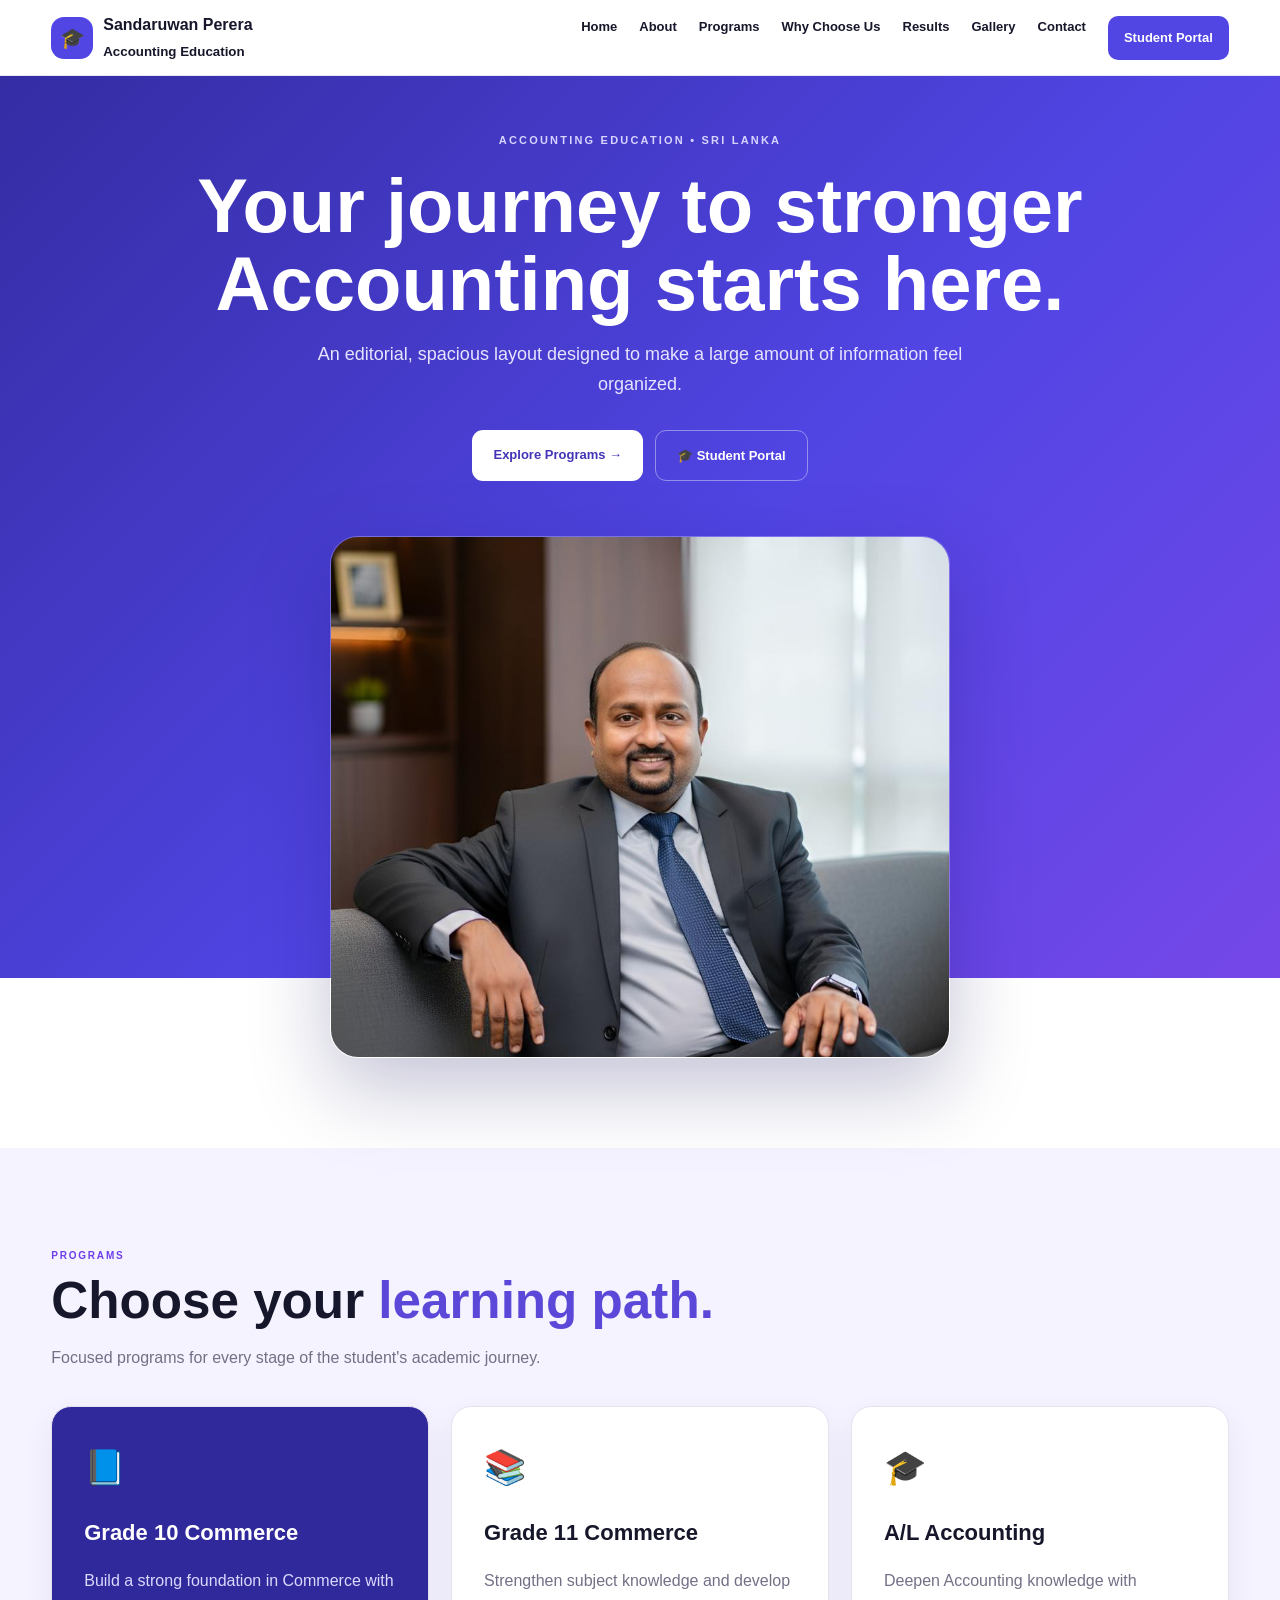
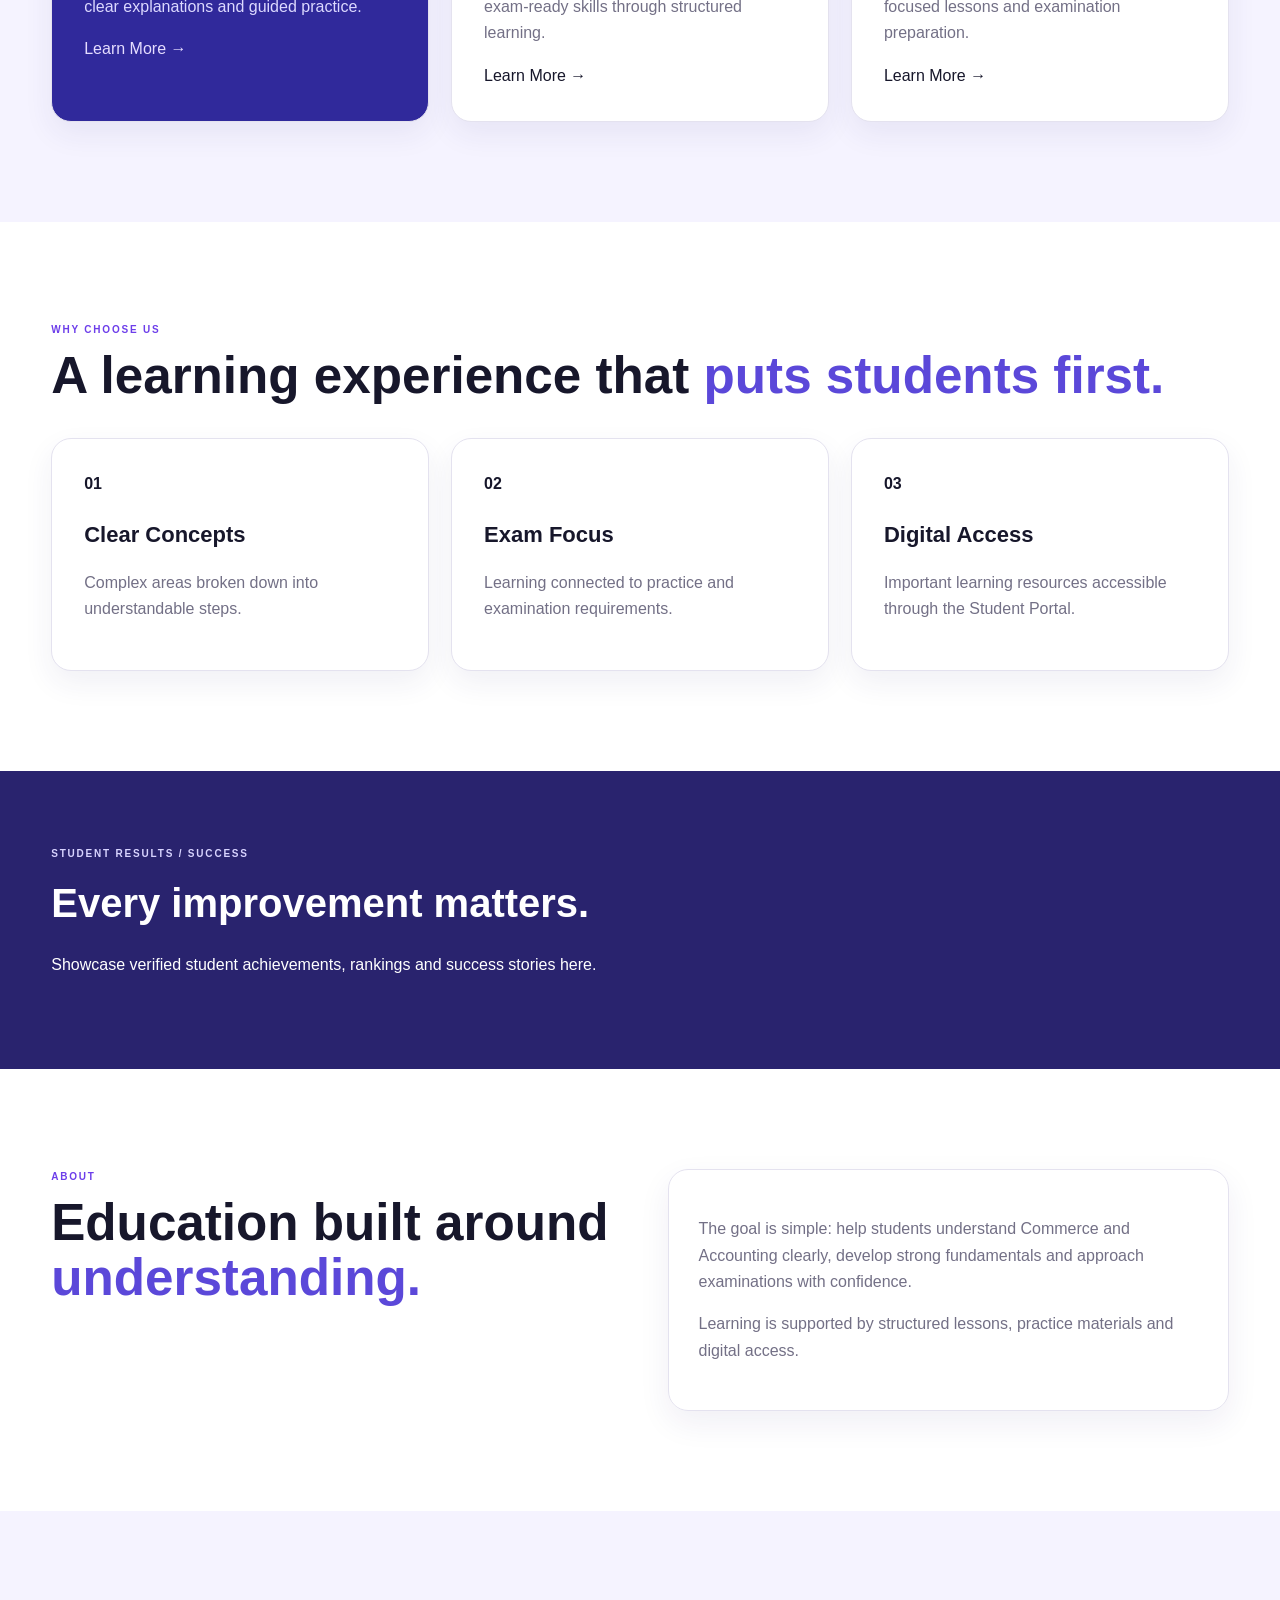
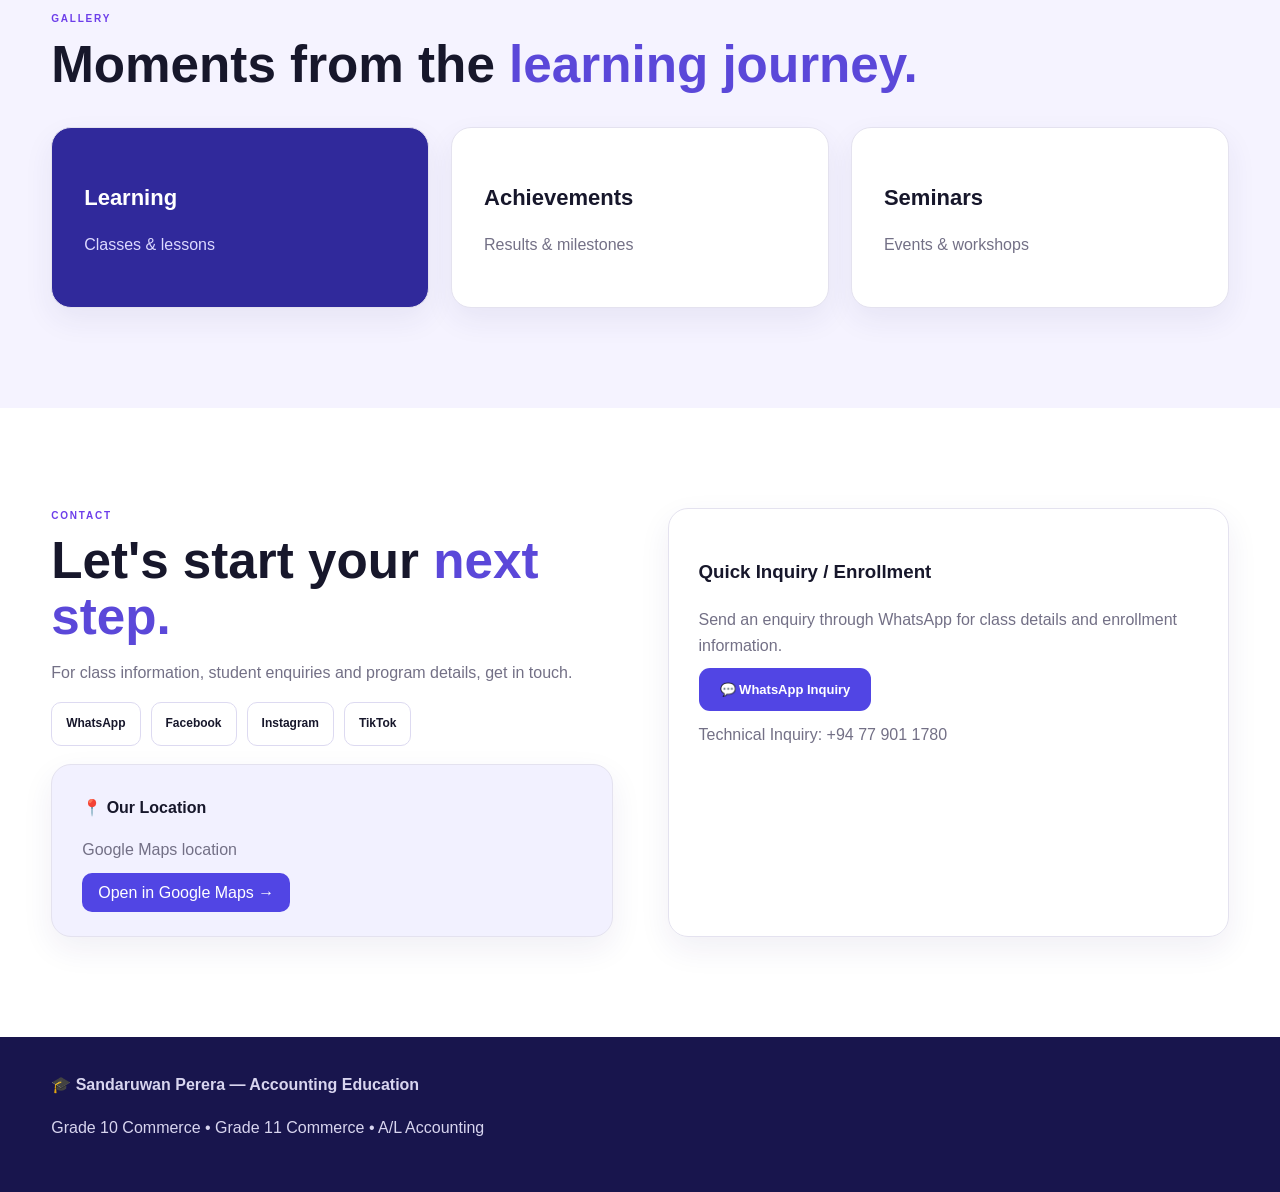
==== commit 5b2f0f0a: "Add files via upload" ====
--- a/index.html
+++ b/index.html
@@ -1,155 +1,14 @@
-<!doctype html>
-<html lang="en">
-<head>
-<meta charset="utf-8">
-<meta name="viewport" content="width=device-width,initial-scale=1">
-<title>Sandaruwan Perera | Accounting Education</title>
-<meta name="description" content="Sandaruwan Perera Accounting Education — Grade 10 Commerce, Grade 11 Commerce and A/L Accounting.">
-<link rel="preconnect" href="https://fonts.googleapis.com">
-<link rel="preconnect" href="https://fonts.gstatic.com" crossorigin>
-<link href="https://fonts.googleapis.com/css2?family=DM+Sans:wght@400;500;600;700&family=Manrope:wght@600;700;800&display=swap" rel="stylesheet">
-<link rel="stylesheet" href="https://cdnjs.cloudflare.com/ajax/libs/font-awesome/6.5.2/css/all.min.css">
-<link rel="stylesheet" href="style.css">
-</head>
-<body>
-<header class="topbar">
-  <div class="container nav">
-    <a class="brand" href="#home"><span class="brand-logo">🎓</span><span><b>Sandaruwan Perera</b><small>Accounting Education</small></span></a>
-    <button class="menu" id="menu">☰</button>
-    <nav id="nav">
-      <a class="active" href="#home">Home</a>
-      <a href="#about">About</a>
-      <a href="#programs">Programs⌄</a>
-      <a href="#why">Why Choose Us</a>
-      <a href="#results">Results</a>
-      <a href="#gallery">Gallery</a>
-      <a href="#contact">Contact</a>
-      <a class="portal" href="https://drsandaruwanperera.github.io/answersheet/" target="_blank">🎓 Student Portal</a>
-      <a class="admin" href="https://drsandaruwanperera.github.io/answersheet/admin-login.html" target="_blank"><i class="fa-solid fa-lock"></i> Admin</a>
-    </nav>
-  </div>
-</header>
+<!doctype html><html lang="en"><head><meta charset="utf-8"><meta name="viewport" content="width=device-width,initial-scale=1"><title>Sample 04 — University Style</title><link rel="stylesheet" href="style.css"></head><body>
+<nav><div class="wrap" style="display:flex;width:92%;height:76px;align-items:center;justify-content:space-between"><a class="logo" href="#"><i>🎓</i><span>Sandaruwan Perera<br><small>Accounting Education</small></span></a><div class="links"><a href="#">Home</a><a href="#about">About</a><a href="#programs">Programs</a><a href="#why">Why Choose Us</a><a href="#results">Results</a><a href="#gallery">Gallery</a><a href="#contact">Contact</a><a class="portal" href="https://drsandaruwanperera.github.io/answersheet/">Student Portal</a></div></div></nav>
 
-<main>
-<section class="hero" id="home">
-  <div class="hero-bg"></div><div class="hero-grid container">
-    <div class="hero-copy reveal">
-      <div class="eyebrow">ACCOUNTING EDUCATION</div>
-      <h1>Build a Stronger<br><em>Tomorrow</em></h1>
-      <p>Structured learning, expert guidance and a proven track record in helping students achieve academic success in Commerce and Accounting.</p>
-      <div class="hero-buttons"><a class="btn primary" href="#programs">Explore Our Programs <i class="fa-solid fa-arrow-right"></i></a><a class="btn outline" href="https://drsandaruwanperera.github.io/answersheet/" target="_blank">🎓 Student Portal</a></div>
-      <div class="hero-features">
-        <span><i class="fa-solid fa-person-chalkboard"></i> Structured<br>Learning</span>
-        <span><i class="fa-solid fa-file-circle-check"></i> Past Paper<br>Practice</span>
-        <span><i class="fa-solid fa-chart-column"></i> Progress<br>Tracking</span>
-        <span><i class="fa-solid fa-users"></i> Personalized<br>Guidance</span>
-      </div>
-    </div>
-    <div class="teacher-area reveal">
-      <div class="teacher-glow"></div><img class="teacher" src="assets/sir-photo.png" alt="Teacher">
-      <div class="teacher-card"><b>Sandaruwan Perera</b><small>Accounting Education</small><div><span>🎓</span> Knowledge</div><div><span>👥</span> Discipline</div><div><span>▥</span> Results</div><div><span>✦</span> A Brighter Future</div></div>
-    </div>
-  </div>
-</section>
+<section class="hero" style="padding:55px 0 105px"><div class="wrap"><div class="reveal" style="text-align:center;max-width:900px;margin:auto"><div class="eyebrow">ACCOUNTING EDUCATION • SRI LANKA</div><h1>Your journey to stronger Accounting starts here.</h1><p style="margin:0 auto">An editorial, spacious layout designed to make a large amount of information feel organized.</p><div class="actions" style="justify-content:center"><a class="btn primary" href="#programs">Explore Programs →</a><a class="btn outline" href="https://drsandaruwanperera.github.io/answersheet/">🎓 Student Portal</a></div></div><div class="photo reveal" style="max-width:620px;margin:55px auto -185px"><img src="assets/sir-photo.png" alt="Teacher"></div></div></section>
+<div style="height:170px"></div>
 
-<section class="stats container">
-  <div><i class="fa-solid fa-users"></i><b>1000+</b><small>Students Guided</small></div>
-  <div><i class="fa-solid fa-trophy"></i><b>Excellent</b><small>A/L Results</small></div>
-  <div><i class="fa-solid fa-chart-simple"></i><b>Top Achievements</b><small>Island & District Level</small></div>
-  <div><i class="fa-solid fa-graduation-cap"></i><b>Stronger Futures</b><small>Through Education</small></div>
-</section>
-
-<section class="section programs" id="programs">
-  <div class="container section-head"><div><label>OUR PROGRAMS</label><h2>Choose the Right Program for Your Goals</h2><p>Comprehensive structured courses designed to build a strong foundation and achieve academic success.</p></div><a class="small-btn" href="#contact">View All Programs →</a></div>
-  <div class="program-layout container">
-    <div class="program-grid">
-      <article class="program-card blue reveal"><div class="program-icon">📖</div><h3>Grade 10 Commerce</h3><small>Build a Strong Foundation</small><ul><li>Core accounting concepts</li><li>Simple and clear explanations</li><li>Regular assessments</li><li>Step-by-step learning approach</li></ul><a href="#contact">Learn More →</a></article>
-      <article class="program-card purple reveal"><div class="program-icon">▥</div><h3>Grade 11 Commerce</h3><small>Strengthen Your Knowledge</small><ul><li>In-depth accounting principles</li><li>Structured revision</li><li>Past paper practice</li><li>Progress tracking via student portal</li></ul><a href="#contact">Learn More →</a></article>
-      <article class="program-card pink reveal"><div class="program-icon">🎓</div><h3>A/L Accounting</h3><small>Achieve Your Goals</small><ul><li>Complete syllabus coverage</li><li>Exam-focused teaching</li><li>Past paper discussion</li><li>Personalized guidance</li></ul><a href="#contact">Learn More →</a></article>
-    </div>
-    <aside class="announcement">
-      <div class="side-title">Latest Announcements <a href="#contact">View All</a></div>
-      <div class="announcement-item"><b>12<small>AUG</small></b><span><strong>A/L Revision Classes Starting</strong><small>New revision batch from 15th August.</small></span></div>
-      <div class="announcement-item"><b>05<small>AUG</small></b><span><strong>Grade 11 New Batch</strong><small>Weekday and weekend batches available.</small></span></div>
-      <div class="announcement-item"><b>28<small>JUL</small></b><span><strong>Model Paper Discussion</strong><small>Special session this weekend.</small></span></div>
-      <div class="announcement-item"><b>20<small>JUL</small></b><span><strong>Student Portal Update</strong><small>New assessment papers added.</small></span></div>
-    </aside>
-  </div>
-</section>
-
-<section class="schedule section">
- <div class="container section-head"><div><label>CLASS SCHEDULE</label><h2>Upcoming Classes</h2></div><a class="small-btn" href="https://wa.me/94777771498" target="_blank">Inquire on WhatsApp →</a></div>
- <div class="container schedule-grid">
-  <div class="schedule-card"><h3>▣ &nbsp; Grade 10 Commerce</h3><p>▦ &nbsp; Saturday &nbsp; <b>8.00 AM – 10.00 AM</b></p><p>◷ &nbsp; Sunday &nbsp; <b>8.00 AM – 10.00 AM</b></p><p>⌖ &nbsp; Venue &nbsp; Colombo (Details via WhatsApp)</p></div>
-  <div class="schedule-card"><h3>▣ &nbsp; Grade 11 Commerce</h3><p>▦ &nbsp; Saturday &nbsp; <b>10.30 AM – 12.30 PM</b></p><p>◷ &nbsp; Sunday &nbsp; <b>10.30 AM – 12.30 PM</b></p><p>⌖ &nbsp; Venue &nbsp; Colombo (Details via WhatsApp)</p></div>
-  <div class="schedule-card"><h3>🎓 &nbsp; A/L Accounting</h3><p>▦ &nbsp; Saturday &nbsp; <b>2.00 PM – 5.00 PM</b></p><p>◷ &nbsp; Sunday &nbsp; <b>2.00 PM – 5.00 PM</b></p><p>⌖ &nbsp; Venue &nbsp; Colombo (Details via WhatsApp)</p></div>
- </div>
-</section>
-
-<section class="section why" id="why">
- <div class="container why-layout">
-  <div class="why-copy"><label>WHY CHOOSE US</label><h2>A Smarter Way to Learn Accounting</h2><p>We are committed to providing high-quality education with a structured and results-oriented approach, helping students build the knowledge and confidence they need for a successful future.</p><a class="btn primary" href="#about">Learn More About Us →</a></div>
-  <div class="why-grid">
-   <div><i class="fa-solid fa-user-group"></i><span><b>Experienced Guidance</b><small>Years of experience in teaching Accounting at school and A/L levels.</small></span></div>
-   <div><i class="fa-solid fa-book-open"></i><span><b>Structured Learning</b><small>Well-organized study materials and lesson plans.</small></span></div>
-   <div><i class="fa-solid fa-chart-line"></i><span><b>Assessment & Progress</b><small>Regular assessments and progress tracking through our student portal.</small></span></div>
-   <div><i class="fa-solid fa-trophy"></i><span><b>Results Focused</b><small>Proven track record of student success at A/L and beyond.</small></span></div>
-  </div>
- </div>
-</section>
-
-<section class="portal-banner">
- <div class="container portal-inner"><div class="portal-icon">▣</div><div><label>STUDENT ASSESSMENT PORTAL</label><h2>Your Learning. Your Progress. One Place.</h2><p>Access past papers, model papers, submit assessments and track your progress — all in one place.</p><a class="btn light" href="https://drsandaruwanperera.github.io/answersheet/" target="_blank">Go to Student Portal →</a></div><div class="journey"><b>Your Learning Journey</b><div><span>Learn</span><span>Practice</span><span>Assess</span><span>Improve</span><span>Achieve</span></div></div></div>
-</section>
-
-<section class="section results" id="results">
- <div class="container results-grid">
-  <div class="results-copy"><label>STUDENT RESULTS</label><h2>A Record of Success</h2><p>Our students consistently achieve excellent results at A/L and school level examinations.</p><a class="small-btn filled" href="#contact">View Results →</a></div>
-  <div class="metric"><small>A/L Passes</small><b>100+</b><span>And Counting</span></div>
-  <div class="metric"><small>District Achievements</small><b>Top Ranks</b><span>Multiple Years</span></div>
-  <div class="metric"><small>Successful Students</small><b>1000+</b><span>Guided So Far</span></div>
-  <div class="metric"><small>Academic Excellence</small><b>Proven</b><span>Year After Year</span></div>
- </div>
-</section>
-
-<section class="section about" id="about">
- <div class="container about-grid">
-  <div class="about-photo"><img src="assets/sir-photo.png" alt="Sandaruwan Perera"></div>
-  <div><label>ABOUT</label><h2>Message from Sandaruwan Perera</h2><p>My goal is to help every student understand their Accounting subject with confidence and achieve their full potential. With the right guidance, discipline and consistent practice, success is within reach.</p><a class="btn primary" href="#contact">Read More About Me →</a></div>
-  <div class="testimonial"><h3>Student Voices <a href="#contact">View All Testimonials</a></h3><blockquote>“A great learning environment with excellent guidance. Highly recommended for Commerce students.”</blockquote><b>Parent</b></div>
-  <div class="resources"><h3>Learning Resources <a href="#programs">View Resources</a></h3><p>📕 <b>Past Papers</b><small>Download past papers with answers</small></p><p>📒 <b>Model Papers</b><small>Practice with model papers</small></p><p>📗 <b>Accounting Notes</b><small>Access useful notes and summaries</small></p></div>
- </div>
-</section>
-
-<section class="section lower" id="gallery">
- <div class="container lower-grid">
-  <div><div class="section-head mini"><div><label>GALLERY</label><h2>Moments from Our Journey</h2></div><a class="small-btn" href="#contact">View Full Gallery →</a></div><div class="gallery-grid"><div>Learning</div><div>Classes</div><div>Achievements</div><div>Seminars</div><div>Students</div><div>Success</div></div></div>
-  <div class="faq"><label>FREQUENTLY ASKED QUESTIONS</label><h2>Find Quick Answers</h2><div>Are the classes conducted online or physically? <b>+</b></div><div>Who is suitable for A/L Accounting? <b>+</b></div><div>How do I enroll for a class? <b>+</b></div><div>How do I use the Student Portal? <b>+</b></div></div>
- </div>
-</section>
-
-<section class="section contact" id="contact">
- <div class="container contact-grid">
-  <div><label>CONTACT US</label><h2>Get in Touch</h2><p>We are here to help. Contact us via WhatsApp or phone for program enquiries.</p>
-   <div class="contact-row"><i class="fa-brands fa-whatsapp"></i><span><b>Main WhatsApp</b><small>+94 77 777 1498</small></span></div>
-   <div class="contact-row"><i class="fa-solid fa-screwdriver-wrench"></i><span><b>Technical Inquiry</b><small>+94 77 901 1780</small></span></div>
-   <div class="follow"><label>FOLLOW US</label><div><a href="https://www.facebook.com/sandaruwanpereralk" target="_blank"><i class="fa-brands fa-facebook-f"></i></a><a href="https://www.instagram.com/dr.sandaruwan/" target="_blank"><i class="fa-brands fa-instagram"></i></a><a href="https://www.tiktok.com/@dr.sadaruwanperera" target="_blank"><i class="fa-brands fa-tiktok"></i></a></div></div>
-  </div>
-  <div class="inquiry"><div class="card-kicker"><i class="fa-brands fa-whatsapp"></i> QUICK INQUIRY</div><h3>Quick Inquiry / Enrollment</h3><select><option>Select Program</option><option>Grade 10 Commerce</option><option>Grade 11 Commerce</option><option>A/L Accounting</option></select><input placeholder="Your Name"><input placeholder="Phone Number"><a class="btn wa" href="https://wa.me/94777771498" target="_blank"><i class="fa-brands fa-whatsapp"></i> Send via WhatsApp</a></div>
-  <div class="location">
-    <div class="card-kicker"><i class="fa-solid fa-location-dot"></i> LOCATION</div>
-    <h3>Our Location</h3>
-    <p>Colombo, Sri Lanka<br><small>Find our location on Google Maps.</small></p>
-    <a class="map map-link" href="https://maps.app.goo.gl/1KBf4DMLeGt7fdWQA?g_st=ic" target="_blank" rel="noopener" aria-label="Open location in Google Maps">
-      <span class="map-pin"><i class="fa-solid fa-location-dot"></i></span>
-      <span><b>Open in Google Maps</b><small>View directions & location ↗</small></span>
-    </a>
-  </div>
- </div>
-</section>
-</main>
-
-<footer><div class="container footer-grid"><div class="brand"><span class="brand-logo">🎓</span><span><b>Sandaruwan Perera</b><small>Accounting Education</small></span></div><div class="foot-links"><a href="#home">Home</a><a href="#about">About</a><a href="#programs">Programs</a><a href="#why">Why Choose Us</a><a href="#results">Results</a><a href="#gallery">Gallery</a><a href="#contact">Contact</a></div><div class="foot-social"><span>Follow Us</span><a href="https://www.facebook.com/sandaruwanpereralk" target="_blank"><i class="fa-brands fa-facebook-f"></i></a><a href="https://www.instagram.com/dr.sandaruwan/" target="_blank"><i class="fa-brands fa-instagram"></i></a><a href="https://www.tiktok.com/@dr.sadaruwanperera" target="_blank"><i class="fa-brands fa-tiktok"></i></a></div></div><div class="copyright">© 2026 Sandaruwan Perera Accounting Education. All rights reserved.</div></footer>
-<a class="floating-wa" href="https://wa.me/94777771498" target="_blank" aria-label="WhatsApp"><i class="fa-brands fa-whatsapp"></i></a>
-<script src="script.js"></script>
+<section class="section purple" id="programs"><div class="wrap"><div class="tag">PROGRAMS</div><h2>Choose your <span>learning path.</span></h2><p class="muted">Focused programs for every stage of the student's academic journey.</p><div class="cards" style="margin-top:35px"><article class="card feature"><div class="icon">📘</div><h3>Grade 10 Commerce</h3><p>Build a strong foundation in Commerce with clear explanations and guided practice.</p><a href="#contact">Learn More →</a></article><article class="card"><div class="icon">📚</div><h3>Grade 11 Commerce</h3><p class="muted">Strengthen subject knowledge and develop exam-ready skills through structured learning.</p><a href="#contact">Learn More →</a></article><article class="card"><div class="icon">🎓</div><h3>A/L Accounting</h3><p class="muted">Deepen Accounting knowledge with focused lessons and examination preparation.</p><a href="#contact">Learn More →</a></article></div></div></section>
+<section class="section" id="why"><div class="wrap"><div class="tag">WHY CHOOSE US</div><h2>A learning experience that <span>puts students first.</span></h2><div class="cards" style="margin-top:35px"><div class="card"><b>01</b><h3>Clear Concepts</h3><p class="muted">Complex areas broken down into understandable steps.</p></div><div class="card"><b>02</b><h3>Exam Focus</h3><p class="muted">Learning connected to practice and examination requirements.</p></div><div class="card"><b>03</b><h3>Digital Access</h3><p class="muted">Important learning resources accessible through the Student Portal.</p></div></div></div></section>
+<section class="cta" id="results"><div class="wrap"><div class="tag" style="color:#d8d4ff">STUDENT RESULTS / SUCCESS</div><h2>Every improvement matters.</h2><p>Showcase verified student achievements, rankings and success stories here.</p></div></section>
+<section class="section" id="about"><div class="wrap contact"><div><div class="tag">ABOUT</div><h2>Education built around <span>understanding.</span></h2></div><div class="box"><p class="muted">The goal is simple: help students understand Commerce and Accounting clearly, develop strong fundamentals and approach examinations with confidence.</p><p class="muted">Learning is supported by structured lessons, practice materials and digital access.</p></div></div></section>
+<section class="section purple" id="gallery"><div class="wrap"><div class="tag">GALLERY</div><h2>Moments from the <span>learning journey.</span></h2><div class="cards" style="margin-top:35px"><div class="card feature"><h3>Learning</h3><p>Classes & lessons</p></div><div class="card"><h3>Achievements</h3><p class="muted">Results & milestones</p></div><div class="card"><h3>Seminars</h3><p class="muted">Events & workshops</p></div></div></div></section>
+<section class="section" id="contact"><div class="wrap contact"><div><div class="tag">CONTACT</div><h2>Let's start your <span>next step.</span></h2><p class="muted">For class information, student enquiries and program details, get in touch.</p><div class="social"><a href="https://wa.me/94777771498">WhatsApp</a><a href="https://www.facebook.com/sandaruwanpereralk">Facebook</a><a href="https://www.instagram.com/dr.sandaruwan/">Instagram</a><a href="https://www.tiktok.com/@dr.sadaruwanperera">TikTok</a></div><div class="box location"><b>📍 Our Location</b><p class="muted">Google Maps location</p><a class="portal" href="https://maps.app.goo.gl/1KBf4DMLeGt7fdWQA?g_st=ic">Open in Google Maps →</a></div></div><div class="box"><h3>Quick Inquiry / Enrollment</h3><p class="muted">Send an enquiry through WhatsApp for class details and enrollment information.</p><a class="btn portal" href="https://wa.me/94777771498">💬 WhatsApp Inquiry</a><p class="muted" style="margin-top:20px">Technical Inquiry: +94 77 901 1780</p></div></div></section>
+<footer class="footer"><div class="wrap"><b>🎓 Sandaruwan Perera — Accounting Education</b><p>Grade 10 Commerce • Grade 11 Commerce • A/L Accounting</p></div></footer>
 </body></html>
--- a/style.css
+++ b/style.css
@@ -1,205 +1,3 @@
-*{box-sizing:border-box}html{scroll-behavior:smooth}body{margin:0;background:#f7f9ff;color:#11133a;font-family:"DM Sans",sans-serif;font-size:13px;line-height:1.55}a{text-decoration:none;color:inherit}.container{width:min(1160px,92%);margin:auto}.topbar{height:72px;background:#fff;position:sticky;top:0;z-index:50;border-bottom:1px solid #e7e8f6}.nav{height:100%;display:flex;align-items:center;justify-content:space-between}.brand{display:flex;align-items:center;gap:10px}.brand-logo{width:38px;height:38px;display:grid;place-items:center;border-radius:11px;background:#eef0ff;font-size:21px}.brand b{font:800 14px Manrope;display:block}.brand small{display:block;color:#7a7b92;font-size:9px;text-transform:uppercase;letter-spacing:.06em}nav{display:flex;align-items:center;gap:20px;font-size:11px;font-weight:600}nav a{height:72px;display:flex;align-items:center;position:relative}nav a.active{color:#4b2bd7}nav a.active:after{content:"";position:absolute;left:0;right:0;bottom:8px;height:2px;background:#5b36e9}.portal{height:auto!important;padding:10px 15px;background:linear-gradient(90deg,#4a2bd4,#7333e9);border-radius:7px;color:#fff;box-shadow:0 8px 20px #5b36e930}.admin{height:auto!important;gap:6px}.menu{display:none;border:0;background:#f0f1ff;color:#3922ad;padding:8px 11px;border-radius:8px;font-size:18px}
 
-.hero{position:relative;min-height:315px;overflow:hidden;background:linear-gradient(110deg,#20247f,#3226c9 55%,#5721df);color:#fff}.hero-bg{position:absolute;inset:0;background:radial-gradient(circle at 80% 25%,#7a5bff55,transparent 32%),linear-gradient(125deg,transparent 55%,#1b187c55)}.hero-grid{position:relative;min-height:315px;display:grid;grid-template-columns:1fr 1fr;align-items:center}.hero-copy{padding:30px 0}.eyebrow,label{font-size:9px;font-weight:800;letter-spacing:.18em;color:#7551e8}.hero .eyebrow{color:#ddd9ff}.hero h1{font:800 38px/1.04 Manrope;margin:7px 0 12px}.hero h1 em{font-style:normal;color:#f09aff}.hero p{max-width:480px;color:#e6e7ff;font-size:11px;margin:0}.hero-buttons{display:flex;gap:12px;margin:18px 0}.btn{display:inline-flex;align-items:center;gap:8px;border-radius:6px;padding:9px 15px;font-weight:800;font-size:10px}.primary{background:#592de4;color:#fff;box-shadow:0 9px 20px #25116c35}.hero .primary{background:#5b2ae7}.outline{border:1px solid #bdb7ff;color:#fff}.hero-features{display:flex;gap:25px;margin-top:15px;color:#dcdcff;font-size:9px}.hero-features span{display:flex;gap:6px;align-items:center}.hero-features i{font-size:15px}.teacher-area{height:100%;position:relative;display:flex;justify-content:center;align-items:end}.teacher{height:285px;object-fit:contain;align-self:end;position:relative;z-index:2;filter:drop-shadow(0 18px 25px #120c6038)}.teacher-glow{position:absolute;width:360px;height:250px;border-radius:50%;background:#725cff45;filter:blur(25px);bottom:15px}.teacher-card{position:absolute;z-index:4;right:8px;top:27px;width:165px;padding:14px 13px;border:1px solid #ffffff35;border-radius:8px;background:#241d8850;backdrop-filter:blur(8px)}.teacher-card b{font:700 12px Manrope}.teacher-card>small{display:block;color:#dddfff;font-size:8px;border-bottom:1px solid #ffffff22;padding-bottom:7px;margin-bottom:6px}.teacher-card div{font-size:9px;padding:4px 0;color:#eeeaff}.teacher-card span{display:inline-block;width:23px}.stats{margin-top:-14px;position:relative;z-index:5;background:#fff;border-radius:8px;box-shadow:0 8px 30px #3c31a21a;display:grid;grid-template-columns:repeat(4,1fr);padding:13px 20px}.stats div{display:grid;grid-template-columns:35px 1fr;grid-template-rows:1fr 1fr;align-items:center;border-right:1px solid #e6e6f3;padding:0 20px}.stats div:last-child{border:0}.stats i{grid-row:1/3;font-size:22px;color:#4f2ee1}.stats b{font:800 15px Manrope}.stats small{font-size:9px;color:#6f7185}.section{padding:42px 0}.section-head{display:flex;align-items:end;justify-content:space-between;gap:20px;margin-bottom:18px}.section-head h2,.why h2,.results h2,.about h2,.contact h2{font:800 21px/1.1 Manrope;margin:3px 0 5px;color:#12164c}.section-head p{margin:0;color:#686b83;font-size:10px}.small-btn{border:1px solid #a797ed;color:#4c28c8;padding:8px 12px;border-radius:6px;font-size:9px;font-weight:800;background:#fff}.programs{padding-top:22px}.program-layout{display:grid;grid-template-columns:1fr 195px;gap:15px}.program-grid{display:grid;grid-template-columns:repeat(3,1fr);gap:10px}.program-card{padding:15px;border:1px solid #e1e4f2;border-radius:7px;min-height:157px;background:#fff}.program-card.blue{background:linear-gradient(135deg,#edf8ff,#f6fbff)}.program-card.purple{background:linear-gradient(135deg,#f4efff,#fbf9ff)}.program-card.pink{background:linear-gradient(135deg,#fff2fb,#fffaff)}.program-icon{width:38px;height:38px;border-radius:7px;background:#d9ecff;display:grid;place-items:center;font-size:20px;color:#4125c9;float:left;margin-right:10px}.purple .program-icon{background:#e6d8ff}.pink .program-icon{background:#efd3ff}.program-card h3{font:800 13px Manrope;margin:4px 0 0}.program-card>small{color:#666a82;font-size:8px}.program-card ul{clear:both;margin:13px 0 8px;padding-left:15px;font-size:8px;color:#4c5069}.program-card li::marker{color:#4e2cdd}.program-card a{display:inline-block;background:#5227d8;color:#fff;padding:6px 10px;border-radius:4px;font-size:8px;font-weight:800}.announcement{background:#fff;border:1px solid #e1e4f2;border-radius:7px;padding:10px}.side-title{font:800 10px Manrope;padding-bottom:7px;border-bottom:1px solid #eeeefa}.side-title a{float:right;color:#5530d6;font-size:8px}.announcement-item{display:flex;gap:8px;padding:9px 0;border-bottom:1px solid #f0f0f8}.announcement-item:last-child{border:0}.announcement-item>b{width:28px;height:28px;border-radius:5px;background:#f0f1ff;display:grid;place-items:center;font-size:11px;color:#3e2bc2}.announcement-item>b small{font-size:6px}.announcement-item span{display:grid}.announcement-item strong{font-size:8px}.announcement-item span small{font-size:7px;color:#7a7b8c}.schedule{padding-top:0}.schedule-grid{display:grid;grid-template-columns:repeat(3,1fr);gap:12px}.schedule-card{background:#fff;border:1px solid #e1e4f2;border-radius:7px;padding:13px;box-shadow:0 5px 15px #3e2bc208}.schedule-card h3{font:800 12px Manrope;color:#3822a9;margin:0 0 10px}.schedule-card p{font-size:8px;margin:7px 0;color:#62657b}.schedule-card p b{color:#23264b}.why{background:#f9faff}.why-layout{display:grid;grid-template-columns:.75fr 1.25fr;gap:40px;align-items:center}.why-copy p{font-size:10px;color:#666a82;max-width:430px}.why-grid{display:grid;grid-template-columns:1fr 1fr;gap:8px}.why-grid>div{background:#fff;border:1px solid #e2e4f1;border-radius:7px;padding:12px;display:flex;gap:10px}.why-grid i{font-size:18px;color:#4426d0;width:32px;height:32px;background:#f0efff;display:grid;place-items:center;border-radius:6px}.why-grid b{font-size:8px;display:block}.why-grid small{display:block;color:#707287;font-size:7px}.portal-banner{background:linear-gradient(100deg,#281d9e,#5125d9);color:#fff;padding:17px 0}.portal-inner{display:grid;grid-template-columns:65px 1fr 300px;align-items:center;gap:12px}.portal-icon{width:48px;height:48px;background:#ffffff20;border:1px solid #ffffff28;border-radius:8px;display:grid;place-items:center;font-size:23px}.portal-banner label{color:#c9c0ff}.portal-banner h2{font:800 16px Manrope;margin:2px 0}.portal-banner p{margin:0 0 8px;color:#d8d7ff;font-size:8px}.light{background:#fff;color:#4523ce;padding:7px 11px}.journey{border-left:1px solid #ffffff2e;padding-left:25px;font-size:9px}.journey>div{display:flex;justify-content:space-between;margin-top:13px;color:#dedaff;font-size:7px}.results{padding-bottom:25px}.results-grid{display:grid;grid-template-columns:1.2fr repeat(4,1fr);gap:8px}.results-copy p{font-size:8px;color:#77798d}.filled{background:#5428db;color:#fff}.metric{background:#fff;border:1px solid #e1e4f1;border-radius:7px;padding:12px}.metric small,.metric span{display:block;font-size:7px;color:#74768b}.metric b{display:block;color:#4624c9;font:800 18px Manrope;margin:6px 0}.about{padding-top:15px}.about-grid{display:grid;grid-template-columns:140px 1fr 1fr 1fr;gap:15px;align-items:stretch}.about-photo{height:145px;border-radius:7px;overflow:hidden;background:#edf0ff}.about-photo img{width:100%;height:100%;object-fit:cover}.about-grid>div:nth-child(2){padding:4px 0}.about-grid>div:nth-child(2) p{font-size:9px;color:#6d7084}.testimonial,.resources{background:#fff;border:1px solid #e1e4f1;border-radius:7px;padding:12px}.testimonial h3,.resources h3{font:800 10px Manrope;margin:0 0 10px}.testimonial h3 a,.resources h3 a{float:right;color:#5429d5;font-size:7px}.testimonial blockquote{font-size:8px;color:#55586d;margin:12px 0}.testimonial>b{font-size:7px}.resources p{font-size:8px;margin:9px 0}.resources small{display:block;color:#77798a;margin-left:18px;font-size:7px}.lower{padding-top:5px}.lower-grid{display:grid;grid-template-columns:1.1fr .9fr;gap:22px}.mini{margin-bottom:10px}.mini h2{font-size:17px}.gallery-grid{display:grid;grid-template-columns:repeat(3,1fr);grid-auto-rows:70px;gap:5px}.gallery-grid div{border-radius:6px;background:linear-gradient(135deg,#3335aa,#7b45ed);color:#fff;display:flex;align-items:end;padding:7px;font-size:8px;font-weight:800}.faq h2{font:800 17px Manrope;margin:3px 0 10px}.faq>div{background:#fff;border:1px solid #e2e4f1;border-radius:5px;padding:8px;margin:5px 0;font-size:8px}.faq b{float:right;color:#4b2bd4}.contact{background:#fafbff}.contact-grid{display:grid;grid-template-columns:1fr 1fr 1fr;gap:35px}.contact h2{font-size:24px}.contact> .container p{color:#6e7185;font-size:9px}.contact-row{display:flex;align-items:center;gap:10px;margin:11px 0}.contact-row i{width:29px;height:29px;border-radius:50%;display:grid;place-items:center;background:#e9eaff;color:#4026d2}.contact-row b,.contact-row small{display:block;font-size:8px}.follow{margin-top:15px}.follow label{display:block;margin-bottom:8px}.follow a{display:inline-grid;place-items:center;width:30px;height:30px;border-radius:7px;background:#eeeaff;color:#3e25c9;margin-right:5px}.inquiry,.location{background:#fff;border:1px solid #e1e4f1;border-radius:7px;padding:14px}.inquiry h3,.location h3{font:800 10px Manrope;margin:0 0 10px}.inquiry input,.inquiry select{display:block;width:100%;margin:7px 0;padding:8px;border:1px solid #e1e4f1;border-radius:5px;font:inherit;font-size:8px;color:#686b80;background:#fff}.wa{width:100%;justify-content:center;background:#25d366;color:#fff}.map{height:110px;background:linear-gradient(135deg,#e4f1df,#dce7ef 45%,#f4e8df);border-radius:6px;margin-top:8px;display:grid;place-items:center;color:#d62f2f;font-size:22px}.map b{font-size:10px;color:#333}.floating-wa{position:fixed;right:22px;bottom:18px;width:50px;height:50px;border-radius:50%;background:#25d366;color:#fff;display:grid;place-items:center;font-size:25px;z-index:40;box-shadow:0 10px 28px #25d36655;animation:float 3s ease-in-out infinite}footer{background:linear-gradient(100deg,#24159a,#4b19cf);color:#fff;padding:25px 0 12px}.footer-grid{display:grid;grid-template-columns:1.2fr 2fr .7fr;align-items:center;gap:25px}.footer-grid .brand small{color:#cfcaff}.foot-links{display:flex;flex-wrap:wrap;gap:13px;font-size:8px;color:#e3e0ff}.foot-social{display:flex;align-items:center;gap:7px}.foot-social span{font-size:8px;margin-right:4px}.foot-social a{width:24px;height:24px;border-radius:50%;background:#ffffff20;display:grid;place-items:center;font-size:10px}.copyright{border-top:1px solid #ffffff25;margin-top:15px;padding-top:10px;text-align:center;color:#bbb8df;font-size:7px}.reveal{opacity:0;transform:translateY(16px);transition:.65s ease}.reveal.visible{opacity:1;transform:none}@keyframes float{0%,100%{transform:translateY(0)}50%{transform:translateY(-4px)}}@media(max-width:900px){nav{gap:10px}.program-layout{grid-template-columns:1fr}.program-grid{grid-template-columns:repeat(3,1fr)}.teacher-card{right:0}.about-grid{grid-template-columns:140px 1fr 1fr}.about-grid>div:nth-child(4){grid-column:2/4}.results-grid{grid-template-columns:1fr 1fr 1fr}.results-copy{grid-column:1/-1}.portal-inner{grid-template-columns:55px 1fr}.journey{display:none}}@media(max-width:700px){.menu{display:block}nav{display:none;position:absolute;top:72px;left:0;right:0;background:#fff;padding:10px 5%;flex-direction:column;align-items:stretch;box-shadow:0 12px 25px #00000012}nav.open{display:flex}nav a{height:auto;padding:8px 0}.portal,.admin{justify-content:center!important}.hero-grid{grid-template-columns:1fr}.hero-copy{padding:40px 0 0}.teacher-area{height:260px}.teacher{height:255px}.teacher-card{top:10px;right:0}.stats{grid-template-columns:1fr 1fr}.stats div{padding:7px}.program-grid,.schedule-grid,.why-grid,.results-grid,.contact-grid,.lower-grid{grid-template-columns:1fr}.about-grid{grid-template-columns:110px 1fr}.about-grid>div:nth-child(3),.about-grid>div:nth-child(4){grid-column:1/-1}.footer-grid{grid-template-columns:1fr}.foot-links{margin-top:10px}.foot-social{margin-top:5px}.hero h1{font-size:34px}.hero-features{gap:10px;flex-wrap:wrap}.section{padding:32px 0}.section-head{align-items:start}.small-btn{white-space:nowrap}}
-
-/* ===== Professional card system & premium motion ===== */
-:root{
-  --card-shadow: 0 10px 28px rgba(48,39,140,.08);
-  --card-shadow-hover: 0 18px 42px rgba(48,39,140,.15);
-}
-
-.program-card,
-.announcement,
-.schedule-card,
-.why-item,
-.result-box,
-.about-card,
-.inquiry,
-.location,
-.contact-row,
-.follow,
-.gallery-card,
-.testimonial-card,
-.resource-card {
-  transition: transform .28s ease, box-shadow .28s ease, border-color .28s ease;
-}
-
-.program-card,
-.announcement,
-.inquiry,
-.location {
-  box-shadow: var(--card-shadow);
-}
-
-.program-card:hover,
-.announcement:hover,
-.inquiry:hover,
-.location:hover {
-  transform: translateY(-5px);
-  box-shadow: var(--card-shadow-hover);
-  border-color: #cfc8ff;
-}
-
-/* Keep the contact cards especially polished. */
-.inquiry,
-.location {
-  border-radius: 14px;
-  padding: 18px;
-  position: relative;
-  overflow: hidden;
-}
-.inquiry::before,
-.location::before {
-  content: "";
-  position: absolute;
-  width: 120px;
-  height: 120px;
-  border-radius: 50%;
-  background: rgba(109,62,234,.06);
-  right: -45px;
-  top: -55px;
-  pointer-events: none;
-}
-.inquiry > *,
-.location > * {
-  position: relative;
-  z-index: 1;
-}
-
-.card-kicker {
-  display: flex;
-  align-items: center;
-  gap: 6px;
-  color: #6540df;
-  font-size: 8px;
-  font-weight: 800;
-  letter-spacing: .16em;
-  margin-bottom: 7px;
-}
-.card-kicker i {
-  font-size: 10px;
-}
-
-.inquiry input,
-.inquiry select {
-  transition: border-color .22s ease, box-shadow .22s ease, transform .22s ease;
-}
-.inquiry input:focus,
-.inquiry select:focus {
-  outline: none;
-  border-color: #6d3eea;
-  box-shadow: 0 0 0 3px rgba(109,62,234,.10);
-  transform: translateY(-1px);
-}
-
-.wa {
-  transition: transform .22s ease, box-shadow .22s ease !important;
-}
-.wa:hover {
-  transform: translateY(-2px);
-  box-shadow: 0 10px 22px rgba(37,211,102,.22);
-}
-
-/* Premium Google Maps location card */
-.map-link {
-  text-decoration: none;
-  color: inherit;
-  cursor: pointer;
-  display: flex !important;
-  align-items: center;
-  justify-content: flex-start !important;
-  gap: 12px;
-  height: 82px !important;
-  padding: 12px 14px;
-  margin-top: 10px;
-  background: linear-gradient(135deg,#f1f3ff,#e9e6ff) !important;
-  border: 1px solid #d9d4fa;
-  border-radius: 11px !important;
-  transition: transform .25s ease, box-shadow .25s ease, border-color .25s ease;
-  text-align: left;
-}
-.map-link:hover {
-  transform: translateY(-3px);
-  border-color: #9d8cff;
-  box-shadow: 0 12px 25px rgba(67,48,190,.14);
-}
-.map-pin {
-  width: 40px;
-  height: 40px;
-  flex: 0 0 40px;
-  display: grid;
-  place-items: center;
-  border-radius: 12px;
-  background: #fff;
-  color: #e13a45;
-  box-shadow: 0 5px 14px rgba(40,32,120,.10);
-  font-size: 18px;
-}
-.map-link > span:last-child {
-  display: grid;
-  gap: 3px;
-}
-.map-link b {
-  font-size: 10px !important;
-  color: #22233a !important;
-}
-.map-link small {
-  font-size: 7px !important;
-  color: #6f7185 !important;
-}
-
-/* Subtle entrance + staggered cards */
-.program-card,
-.announcement,
-.inquiry,
-.location {
-  animation: cardRise .65s ease both;
-}
-.program-card:nth-child(2){animation-delay:.08s}
-.program-card:nth-child(3){animation-delay:.16s}
-.announcement{animation-delay:.08s}
-.inquiry{animation-delay:.14s}
-.location{animation-delay:.20s}
-
-@keyframes cardRise {
-  from { opacity: 0; transform: translateY(14px); }
-  to { opacity: 1; transform: translateY(0); }
-}
-
-/* Refined hero visual motion */
-.teacher {
-  transition: transform .45s ease, filter .45s ease;
-}
-.teacher-area:hover .teacher {
-  transform: translateY(-5px) scale(1.015);
-  filter: drop-shadow(0 16px 28px rgba(35,22,130,.18));
-}
-.teacher-card {
-  transition: transform .35s ease, box-shadow .35s ease;
-}
-.teacher-area:hover .teacher-card {
-  transform: translateY(-4px);
-  box-shadow: 0 18px 40px rgba(28,19,115,.18);
-}
-
-/* Stats get a clean interactive card feel */
-.stats {
-  box-shadow: 0 12px 35px rgba(60,49,162,.12);
-}
-.stats div {
-  transition: transform .25s ease, background .25s ease;
-  border-radius: 10px;
-}
-.stats div:hover {
-  transform: translateY(-3px);
-  background: #faf9ff;
-}
-
-/* Accessible reduced-motion behavior */
-@media (prefers-reduced-motion: reduce) {
-  *, *::before, *::after {
-    animation-duration: .01ms !important;
-    animation-iteration-count: 1 !important;
-    transition-duration: .01ms !important;
-  }
-}
+*{box-sizing:border-box}html{scroll-behavior:smooth}body{margin:0;font-family:Inter,Arial,sans-serif;color:#17172b;background:#fff;line-height:1.65}a{text-decoration:none;color:inherit}.wrap{width:min(1180px,92%);margin:auto}
+nav{height:76px;display:flex;align-items:center;justify-content:space-between;gap:25px;position:sticky;top:0;z-index:20;background:rgba(255,255,255,.94);backdrop-filter:blur(14px);border-bottom:1px solid #e9e8f4}.logo{display:flex;align-items:center;gap:10px;font-weight:800}.logo i{width:42px;height:42px;border-radius:13px;display:grid;place-items:center;color:white;background:#5145e4;font-style:normal;font-size:20px}.links{display:flex;gap:22px;font-size:13px;font-weight:700}.portal{background:#5145e4;color:white;padding:11px 16px;border-radius:10px}.hero{padding:85px 0;background:linear-gradient(135deg,#342ca3,#5145e4 55%,#7547e8);color:white}.grid{display:grid;grid-template-columns:1.1fr .9fr;gap:65px;align-items:center}.eyebrow{font-size:11px;letter-spacing:.2em;color:#d8d4ff;font-weight:800}.hero h1{font-size:clamp(46px,6vw,76px);line-height:1.02;margin:18px 0;font-weight:900}.hero h1 span{color:#e4dcff}.hero p{font-size:18px;color:#e7e4ff;max-width:650px}.actions{display:flex;gap:12px;margin-top:30px}.btn{padding:14px 21px;border-radius:11px;font-weight:800;font-size:13px}.primary{background:#fff;color:#4334b7}.outline{border:1px solid rgba(255,255,255,.4)}.photo{border-radius:28px;overflow:hidden;border:1px solid rgba(255,255,255,.25);box-shadow:0 30px 80px rgba(21,15,90,.25)}.photo img{width:100%;height:520px;object-fit:cover;display:block}.stats{padding:28px 0;background:white;box-shadow:0 12px 35px rgba(43,40,120,.1)}.statsgrid{display:grid;grid-template-columns:repeat(4,1fr);gap:10px}.stat{text-align:center;padding:10px;border-right:1px solid #e9e7f3}.stat:last-child{border:0}.stat b{font-size:30px;color:#4b3fd0;display:block}.stat span{font-size:11px;color:#77748a;text-transform:uppercase;letter-spacing:.08em}.section{padding:100px 0}.tag{font-size:10px;font-weight:900;letter-spacing:.18em;color:#6d3eea}.section h2{font-size:clamp(34px,4vw,52px);line-height:1.08;margin:9px 0 15px}.section h2 span{color:#5b48d9}.muted{color:#737086}.cards{display:grid;grid-template-columns:repeat(3,1fr);gap:22px}.card{padding:32px;border:1px solid #e4e2ef;border-radius:20px;background:white;box-shadow:0 12px 30px rgba(45,39,120,.07);transition:.3s}.card:hover{transform:translateY(-7px);box-shadow:0 22px 45px rgba(45,39,120,.14)}.icon{font-size:34px}.card h3{font-size:22px;margin:20px 0 8px}.purple{background:#f5f3ff}.feature{background:#30299b;color:white}.feature p{color:#dcd9ff}.feature a{color:#e5ddff}.wide{display:grid;grid-template-columns:1fr 1fr;gap:22px}.cta{padding:75px 0;background:#29236e;color:white}.cta h2{font-size:40px;margin:7px 0}.contact{display:grid;grid-template-columns:1fr 1fr;gap:55px}.box{padding:30px;border:1px solid #e4e2ef;border-radius:20px;box-shadow:0 12px 32px rgba(40,35,110,.07)}.social{display:flex;gap:10px;flex-wrap:wrap}.social a{padding:11px 14px;border:1px solid #dddaf1;border-radius:10px;font-size:12px;font-weight:800}.location{margin-top:18px;background:#f2f1ff}.footer{padding:35px 0;background:#18154d;color:#d8d5ef}.reveal{animation:up .7s ease both}@keyframes up{from{opacity:0;transform:translateY(18px)}to{opacity:1;transform:none}}@media(max-width:800px){.links{display:none}.grid,.wide,.contact{grid-template-columns:1fr}.cards{grid-template-columns:1fr}.statsgrid{grid-template-columns:repeat(2,1fr)}.photo img{height:390px}.section{padding:70px 0}.hero{padding:60px 0}.hero h1{font-size:44px}.actions{flex-direction:column}.btn{text-align:center}}
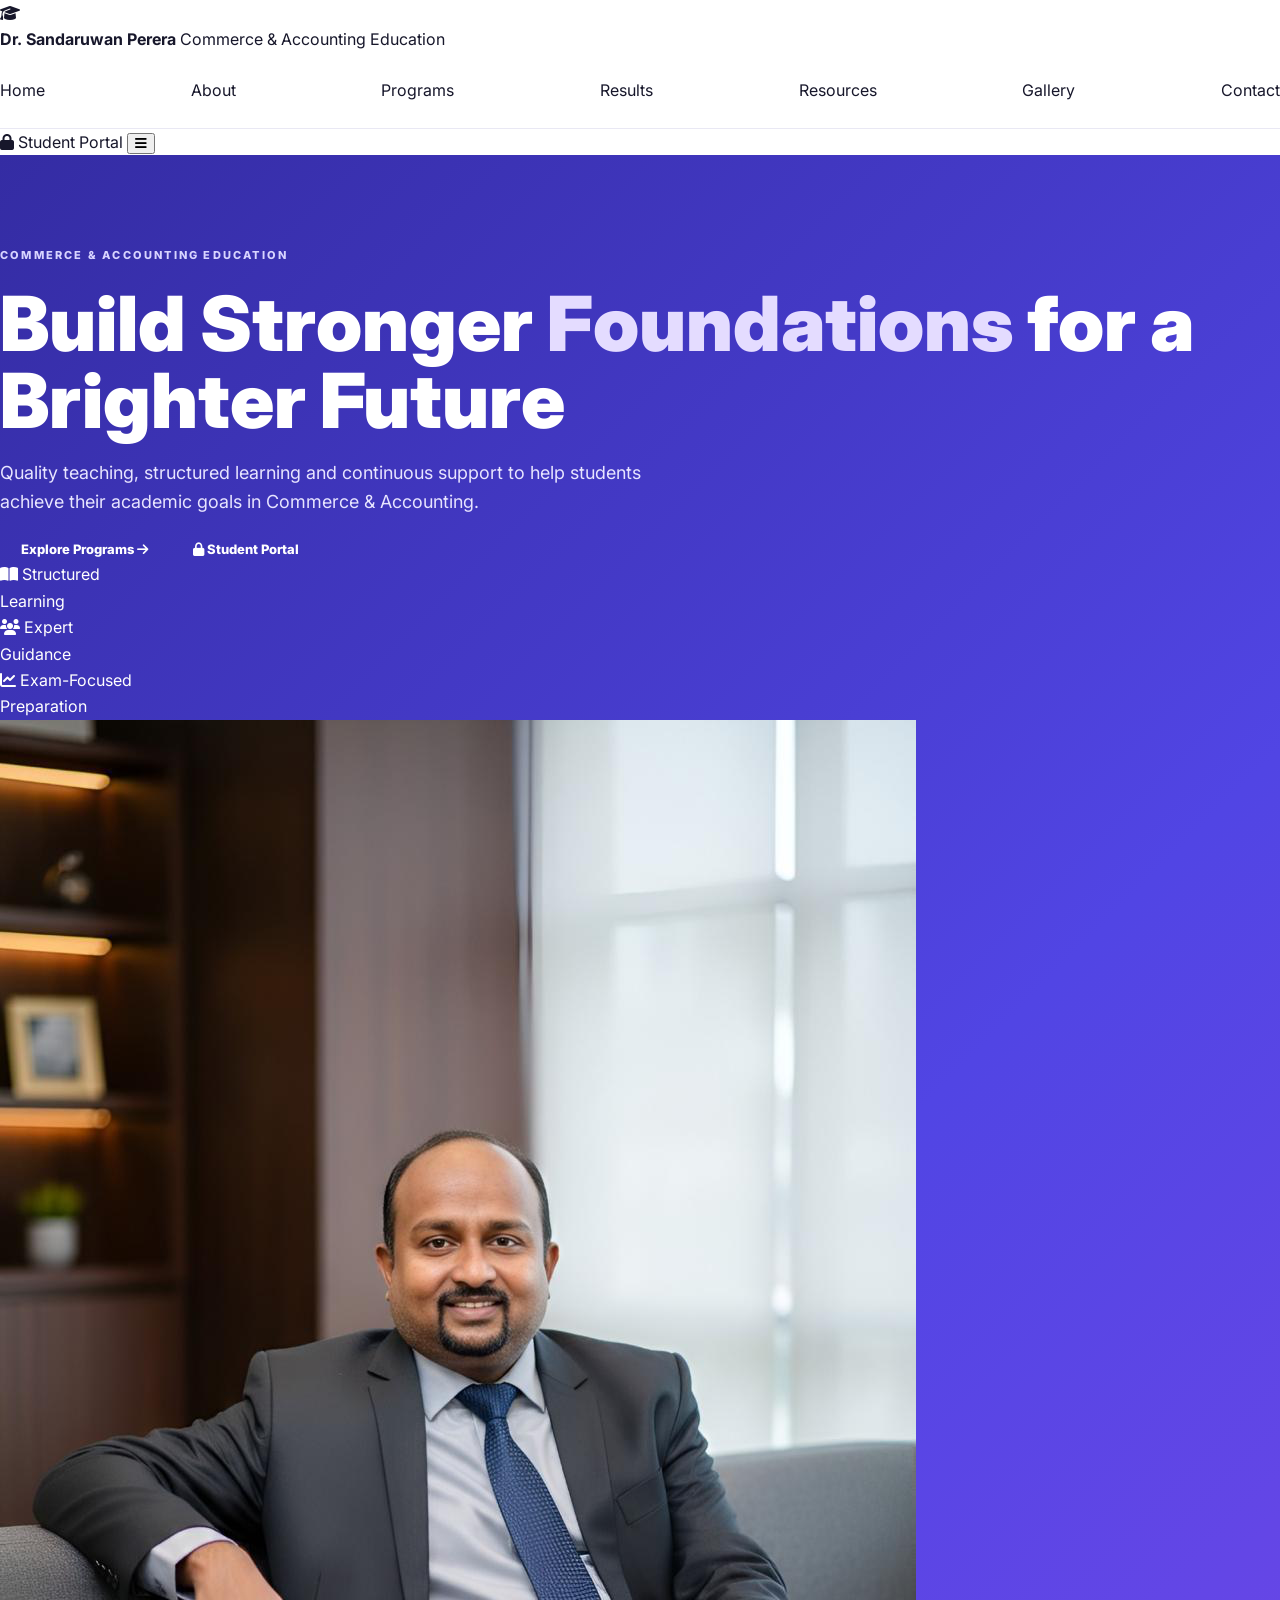
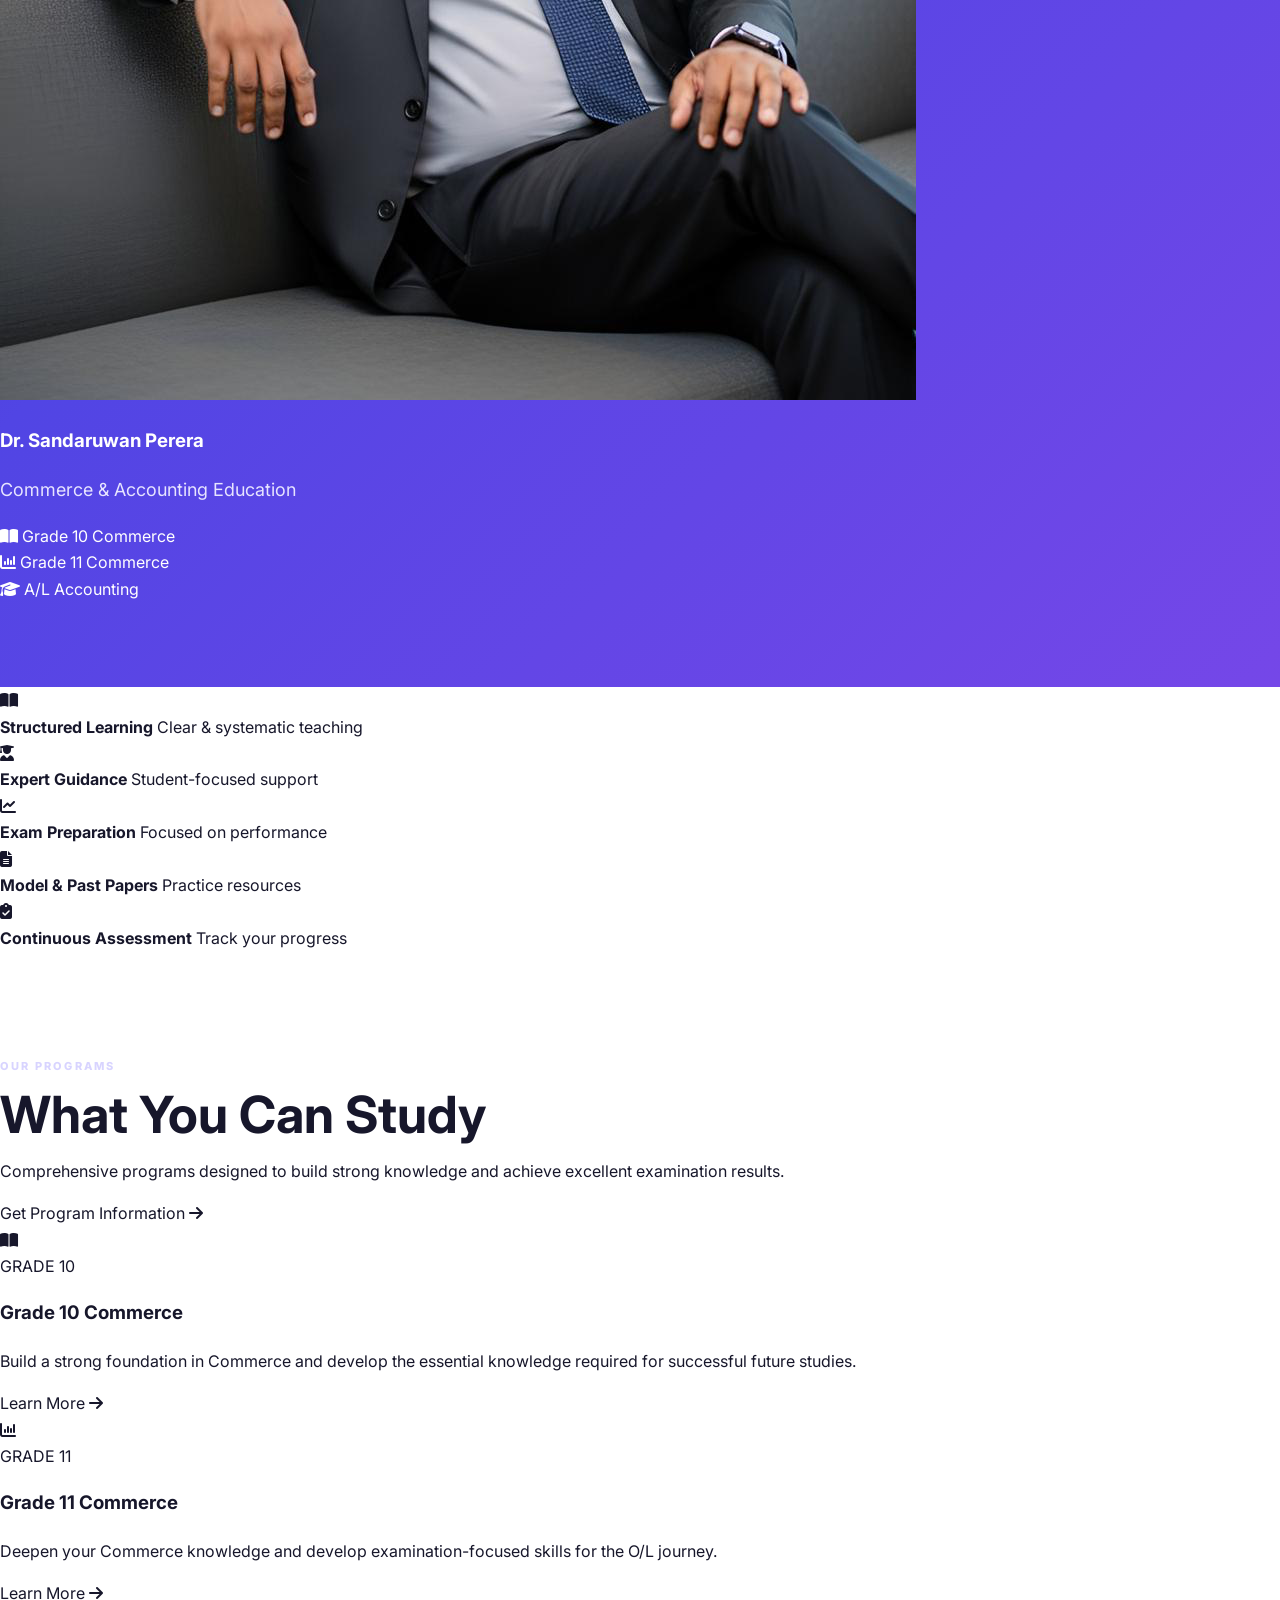
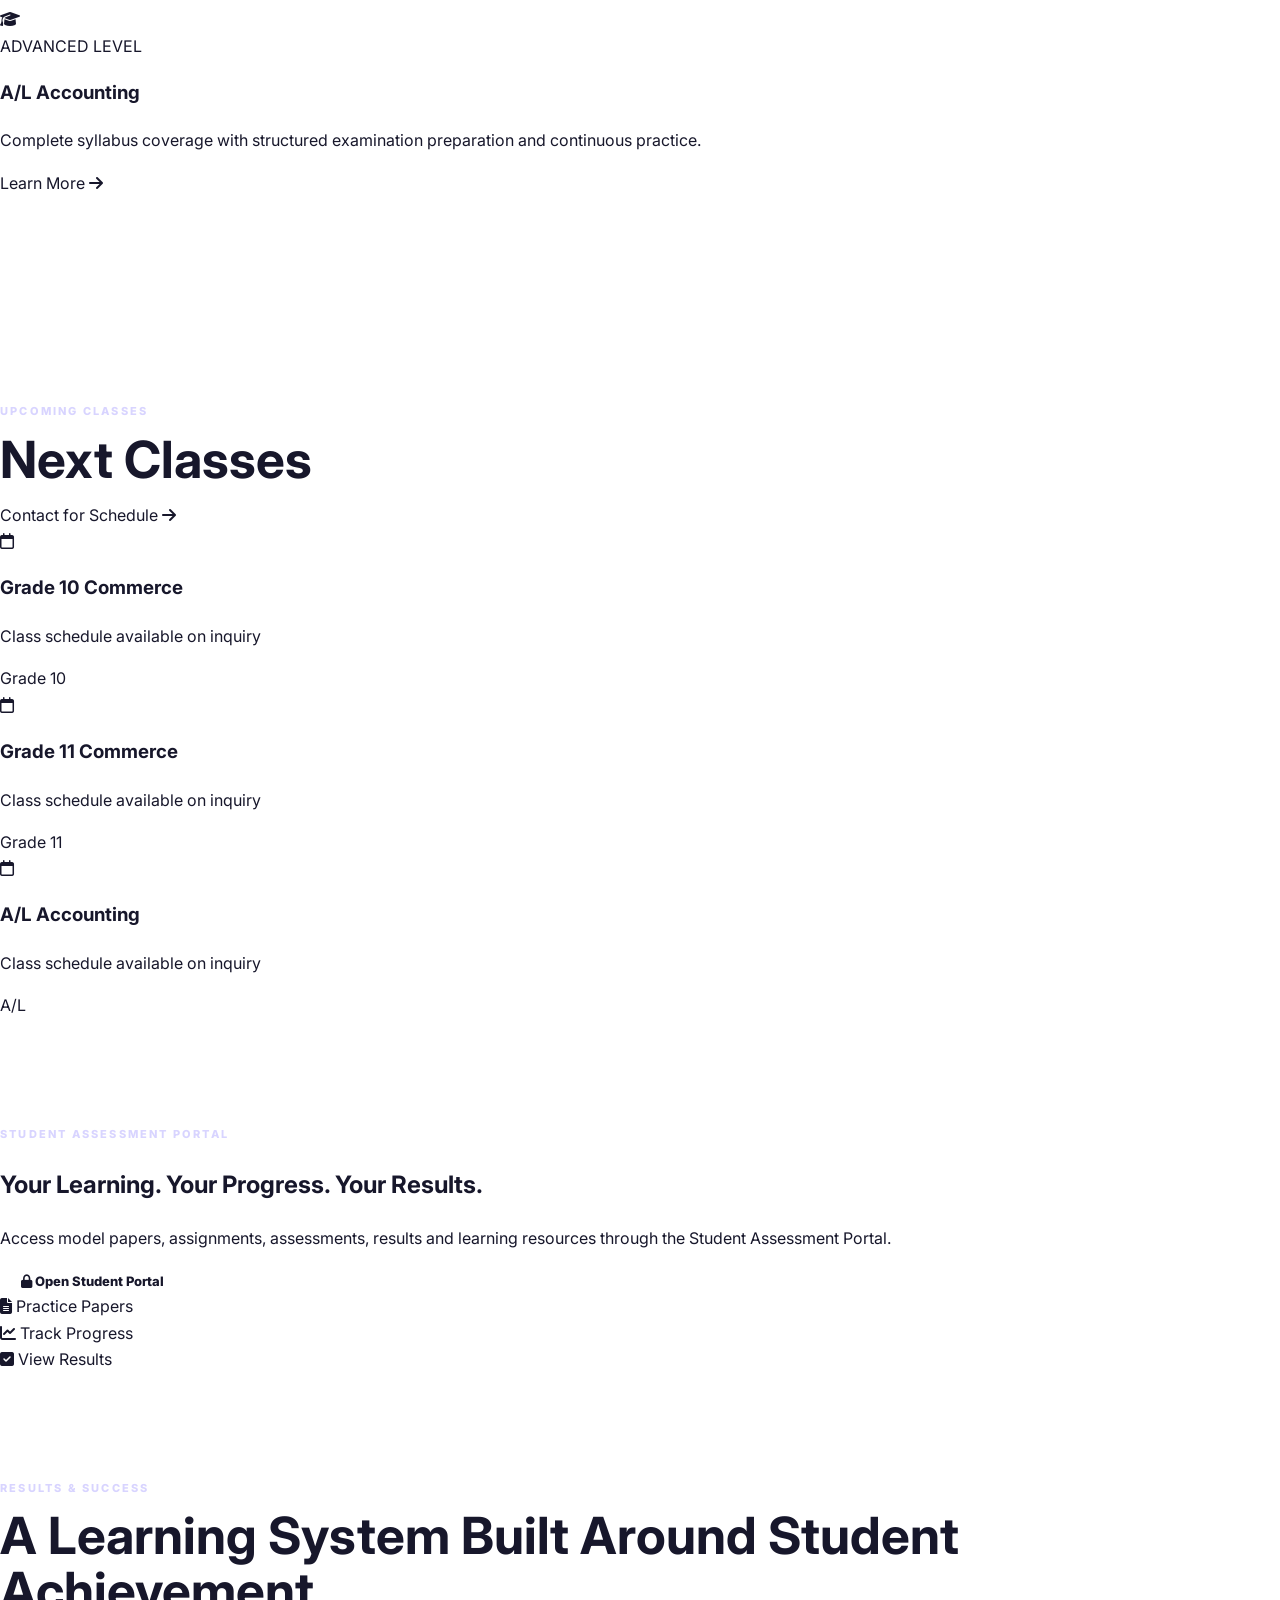
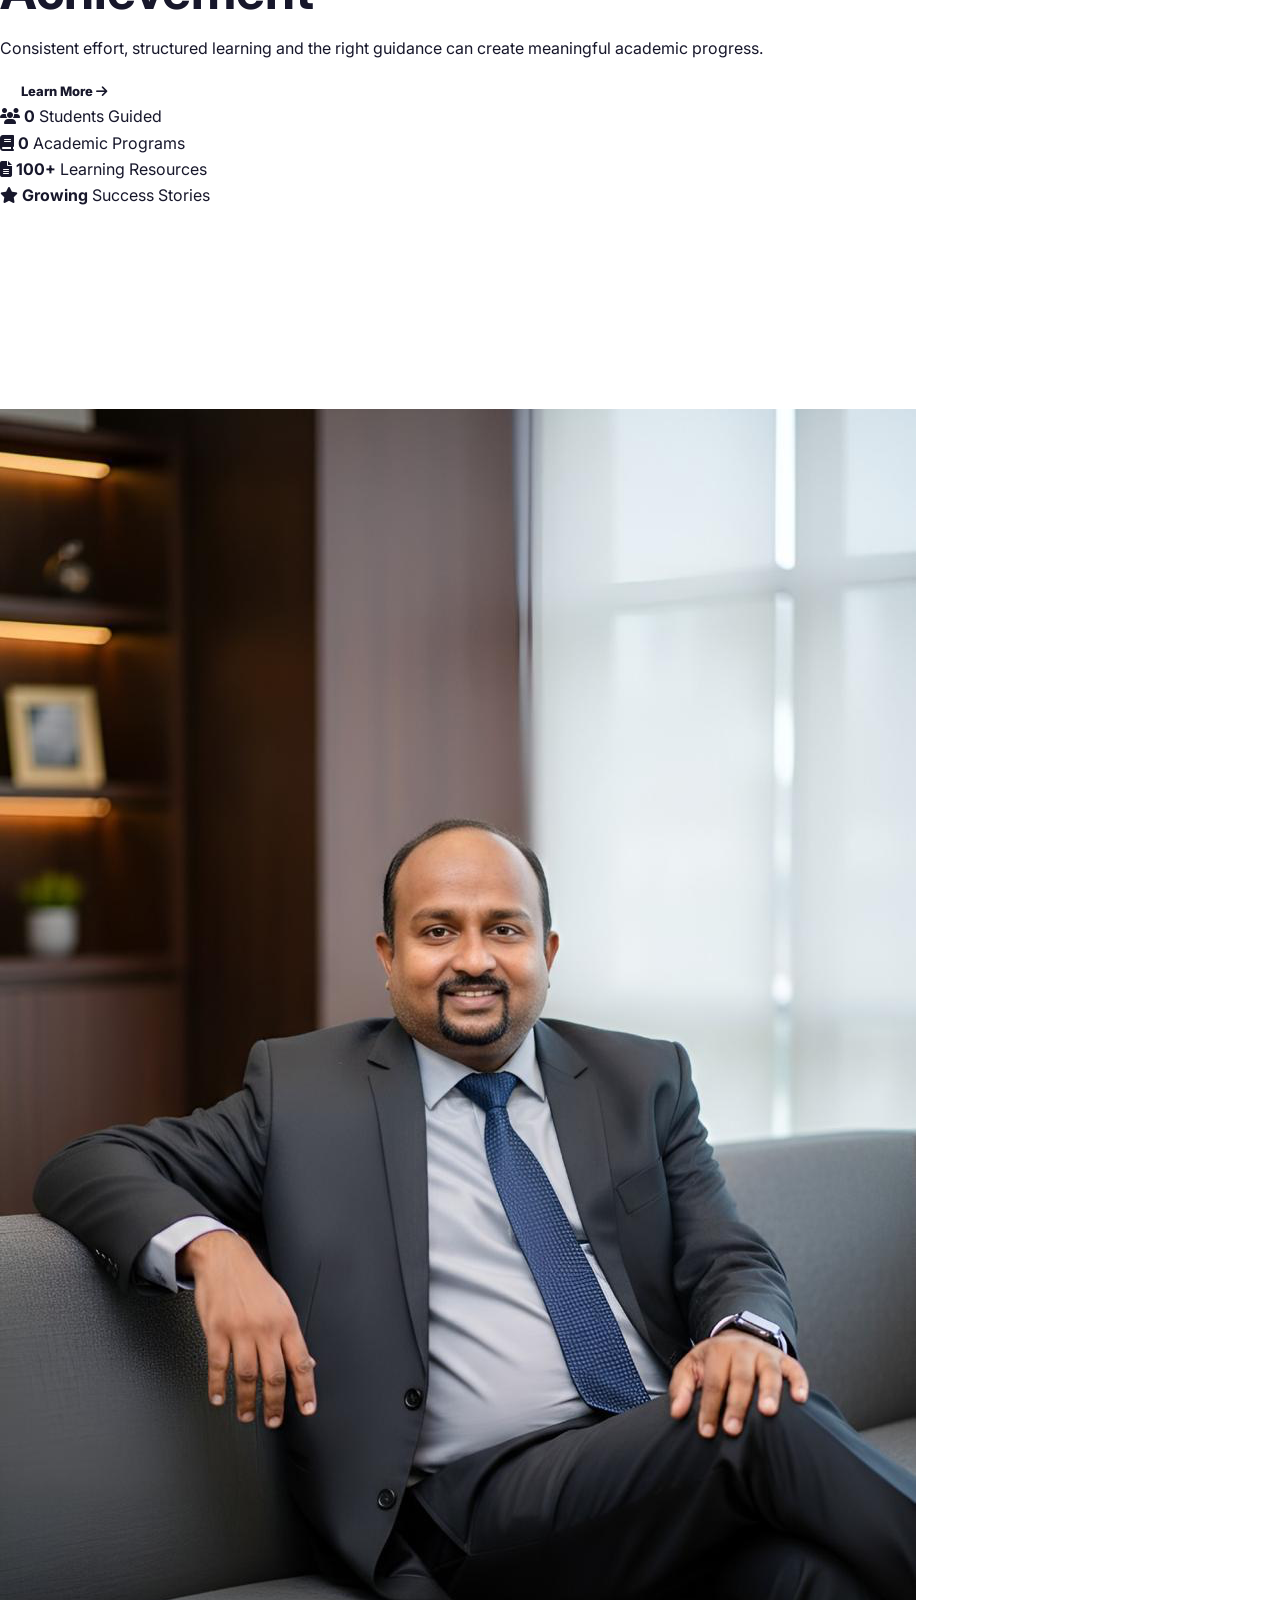
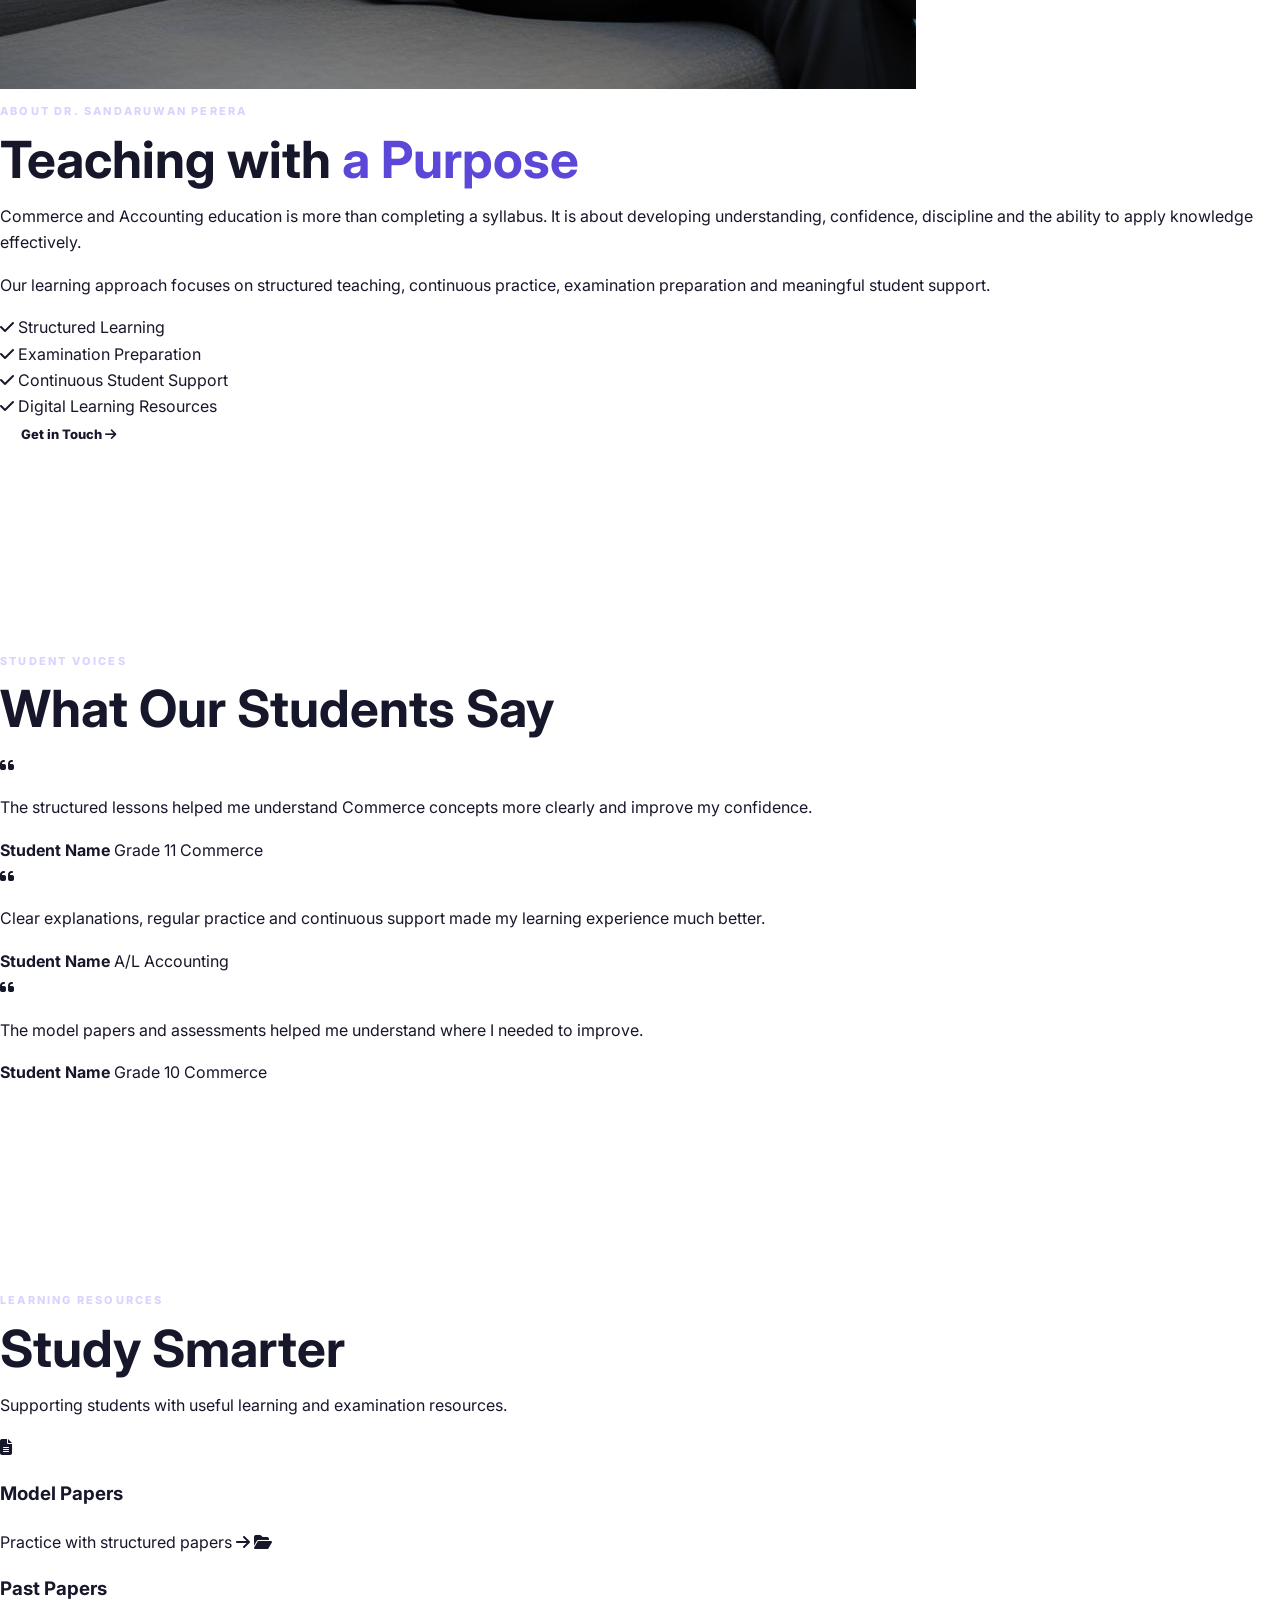
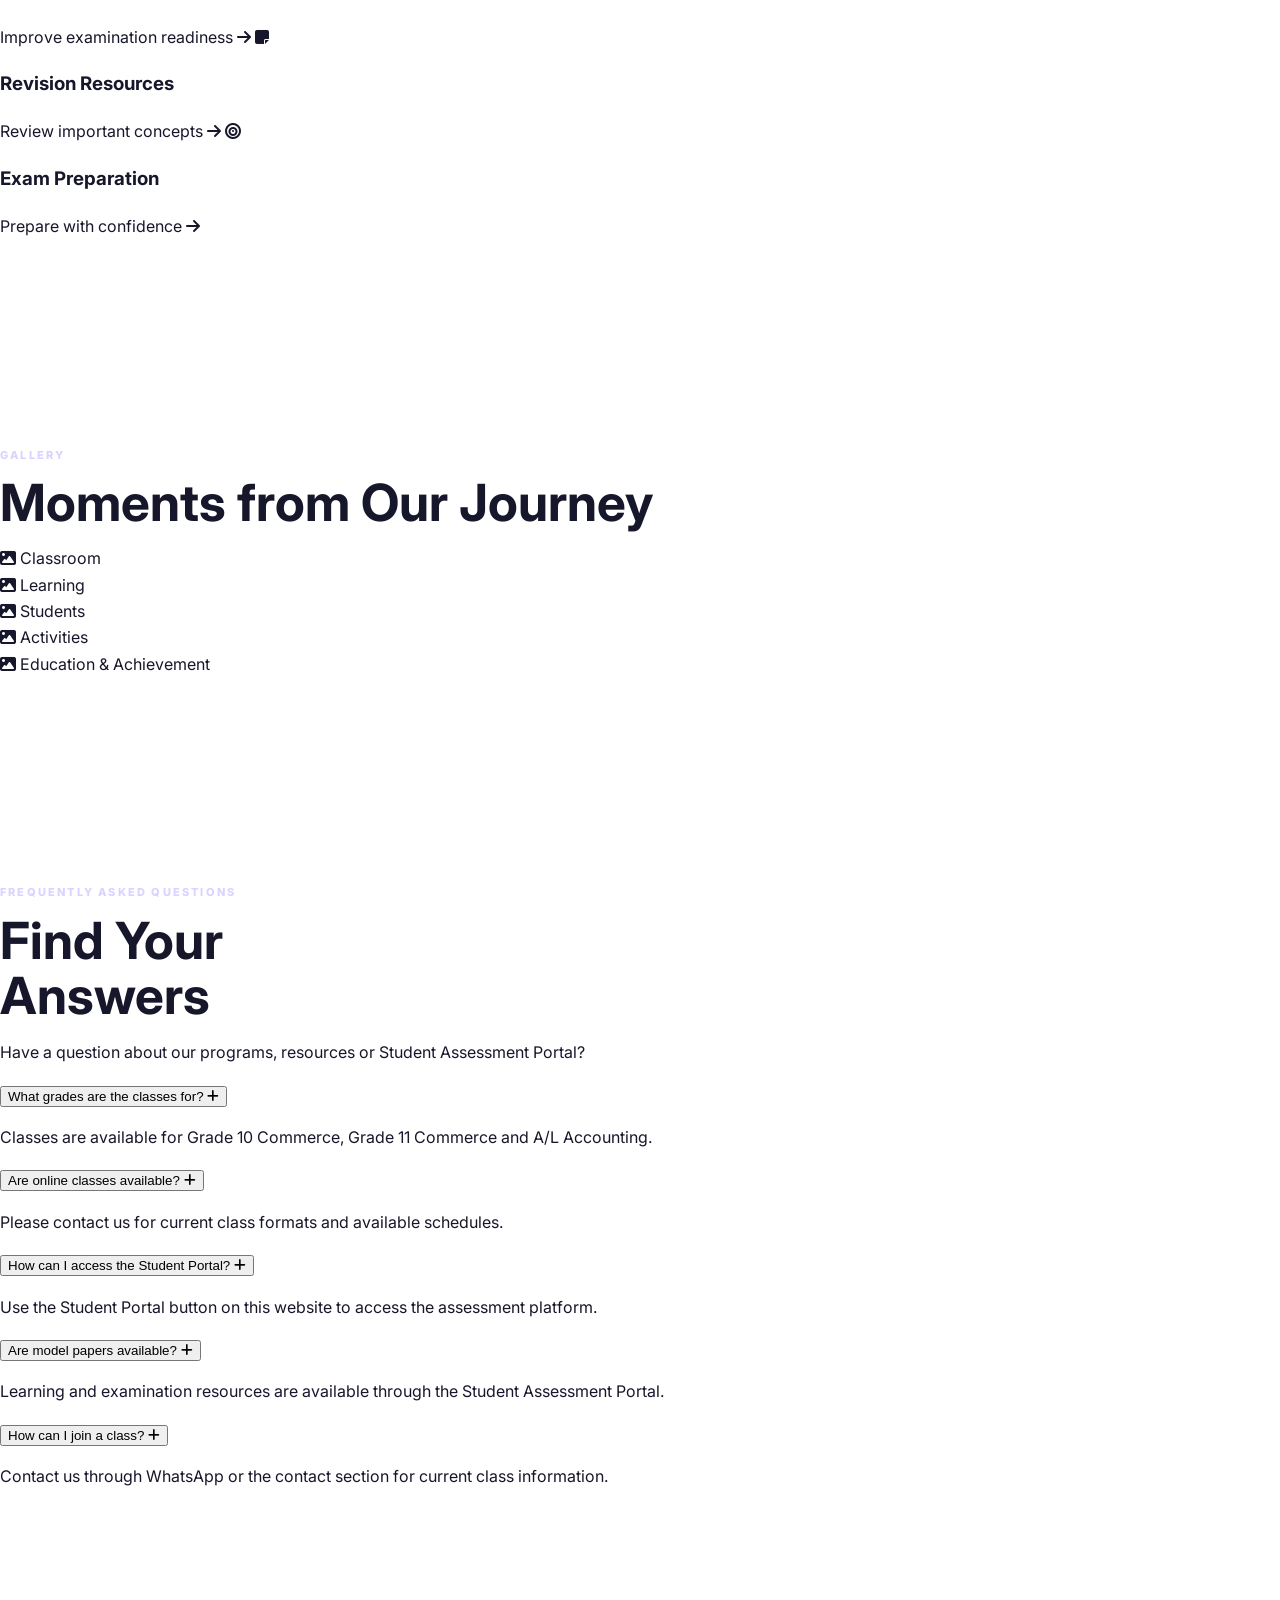
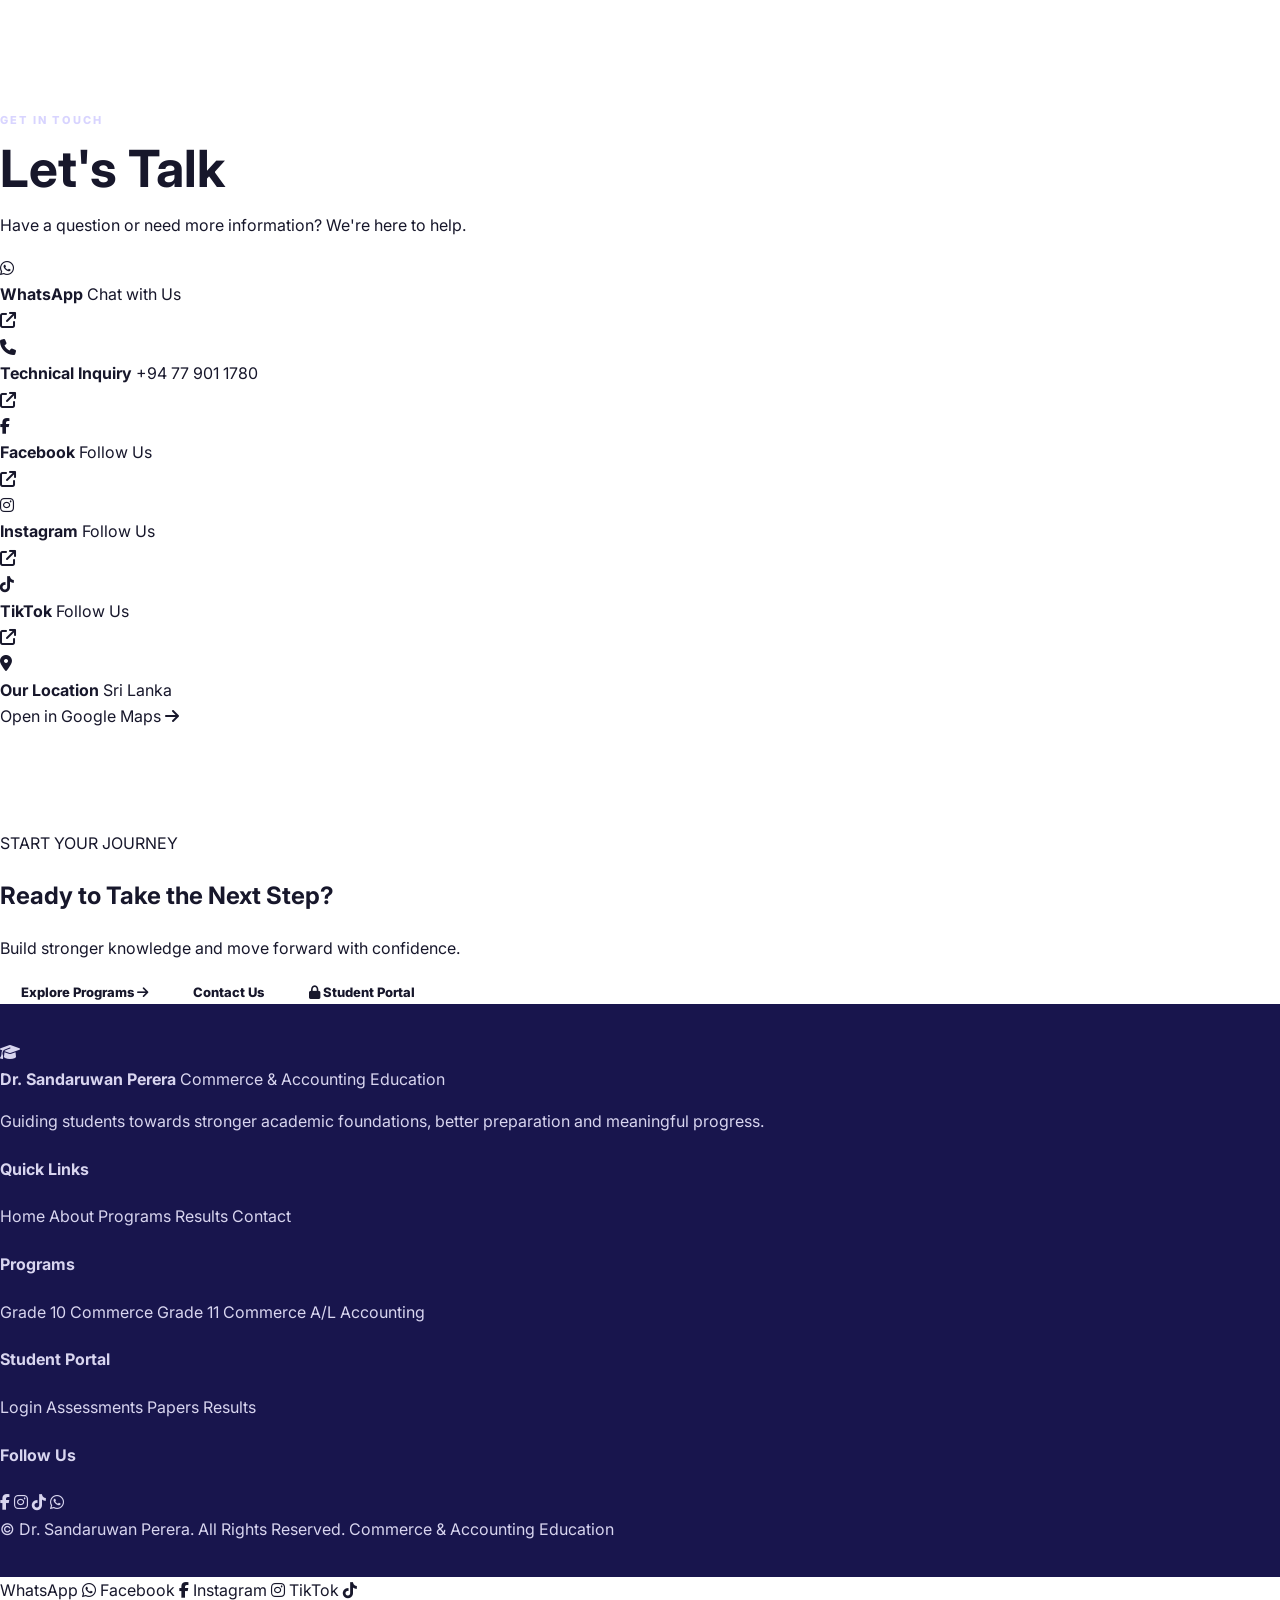
==== commit 7892b6bb: "Update index.html" ====
--- a/index.html
+++ b/index.html
@@ -1,14 +1,2460 @@
-<!doctype html><html lang="en"><head><meta charset="utf-8"><meta name="viewport" content="width=device-width,initial-scale=1"><title>Sample 04 — University Style</title><link rel="stylesheet" href="style.css"></head><body>
-<nav><div class="wrap" style="display:flex;width:92%;height:76px;align-items:center;justify-content:space-between"><a class="logo" href="#"><i>🎓</i><span>Sandaruwan Perera<br><small>Accounting Education</small></span></a><div class="links"><a href="#">Home</a><a href="#about">About</a><a href="#programs">Programs</a><a href="#why">Why Choose Us</a><a href="#results">Results</a><a href="#gallery">Gallery</a><a href="#contact">Contact</a><a class="portal" href="https://drsandaruwanperera.github.io/answersheet/">Student Portal</a></div></div></nav>
-
-<section class="hero" style="padding:55px 0 105px"><div class="wrap"><div class="reveal" style="text-align:center;max-width:900px;margin:auto"><div class="eyebrow">ACCOUNTING EDUCATION • SRI LANKA</div><h1>Your journey to stronger Accounting starts here.</h1><p style="margin:0 auto">An editorial, spacious layout designed to make a large amount of information feel organized.</p><div class="actions" style="justify-content:center"><a class="btn primary" href="#programs">Explore Programs →</a><a class="btn outline" href="https://drsandaruwanperera.github.io/answersheet/">🎓 Student Portal</a></div></div><div class="photo reveal" style="max-width:620px;margin:55px auto -185px"><img src="assets/sir-photo.png" alt="Teacher"></div></div></section>
-<div style="height:170px"></div>
-
-<section class="section purple" id="programs"><div class="wrap"><div class="tag">PROGRAMS</div><h2>Choose your <span>learning path.</span></h2><p class="muted">Focused programs for every stage of the student's academic journey.</p><div class="cards" style="margin-top:35px"><article class="card feature"><div class="icon">📘</div><h3>Grade 10 Commerce</h3><p>Build a strong foundation in Commerce with clear explanations and guided practice.</p><a href="#contact">Learn More →</a></article><article class="card"><div class="icon">📚</div><h3>Grade 11 Commerce</h3><p class="muted">Strengthen subject knowledge and develop exam-ready skills through structured learning.</p><a href="#contact">Learn More →</a></article><article class="card"><div class="icon">🎓</div><h3>A/L Accounting</h3><p class="muted">Deepen Accounting knowledge with focused lessons and examination preparation.</p><a href="#contact">Learn More →</a></article></div></div></section>
-<section class="section" id="why"><div class="wrap"><div class="tag">WHY CHOOSE US</div><h2>A learning experience that <span>puts students first.</span></h2><div class="cards" style="margin-top:35px"><div class="card"><b>01</b><h3>Clear Concepts</h3><p class="muted">Complex areas broken down into understandable steps.</p></div><div class="card"><b>02</b><h3>Exam Focus</h3><p class="muted">Learning connected to practice and examination requirements.</p></div><div class="card"><b>03</b><h3>Digital Access</h3><p class="muted">Important learning resources accessible through the Student Portal.</p></div></div></div></section>
-<section class="cta" id="results"><div class="wrap"><div class="tag" style="color:#d8d4ff">STUDENT RESULTS / SUCCESS</div><h2>Every improvement matters.</h2><p>Showcase verified student achievements, rankings and success stories here.</p></div></section>
-<section class="section" id="about"><div class="wrap contact"><div><div class="tag">ABOUT</div><h2>Education built around <span>understanding.</span></h2></div><div class="box"><p class="muted">The goal is simple: help students understand Commerce and Accounting clearly, develop strong fundamentals and approach examinations with confidence.</p><p class="muted">Learning is supported by structured lessons, practice materials and digital access.</p></div></div></section>
-<section class="section purple" id="gallery"><div class="wrap"><div class="tag">GALLERY</div><h2>Moments from the <span>learning journey.</span></h2><div class="cards" style="margin-top:35px"><div class="card feature"><h3>Learning</h3><p>Classes & lessons</p></div><div class="card"><h3>Achievements</h3><p class="muted">Results & milestones</p></div><div class="card"><h3>Seminars</h3><p class="muted">Events & workshops</p></div></div></div></section>
-<section class="section" id="contact"><div class="wrap contact"><div><div class="tag">CONTACT</div><h2>Let's start your <span>next step.</span></h2><p class="muted">For class information, student enquiries and program details, get in touch.</p><div class="social"><a href="https://wa.me/94777771498">WhatsApp</a><a href="https://www.facebook.com/sandaruwanpereralk">Facebook</a><a href="https://www.instagram.com/dr.sandaruwan/">Instagram</a><a href="https://www.tiktok.com/@dr.sadaruwanperera">TikTok</a></div><div class="box location"><b>📍 Our Location</b><p class="muted">Google Maps location</p><a class="portal" href="https://maps.app.goo.gl/1KBf4DMLeGt7fdWQA?g_st=ic">Open in Google Maps →</a></div></div><div class="box"><h3>Quick Inquiry / Enrollment</h3><p class="muted">Send an enquiry through WhatsApp for class details and enrollment information.</p><a class="btn portal" href="https://wa.me/94777771498">💬 WhatsApp Inquiry</a><p class="muted" style="margin-top:20px">Technical Inquiry: +94 77 901 1780</p></div></div></section>
-<footer class="footer"><div class="wrap"><b>🎓 Sandaruwan Perera — Accounting Education</b><p>Grade 10 Commerce • Grade 11 Commerce • A/L Accounting</p></div></footer>
-</body></html>+<!DOCTYPE html>
+<html lang="en">
+
+<head>
+
+    <meta charset="UTF-8">
+
+    <meta name="viewport"
+          content="width=device-width, initial-scale=1.0">
+
+    <meta name="description"
+          content="Dr. Sandaruwan Perera - Commerce & Accounting Education">
+
+    <meta name="theme-color"
+          content="#4037c9">
+
+    <title>
+        Dr. Sandaruwan Perera | Commerce & Accounting Education
+    </title>
+
+
+    <!-- =================================================
+         GOOGLE FONT
+    ================================================== -->
+
+    <link rel="preconnect"
+          href="https://fonts.googleapis.com">
+
+    <link rel="preconnect"
+          href="https://fonts.gstatic.com"
+          crossorigin>
+
+    <link
+        href="https://fonts.googleapis.com/css2?family=Inter:wght@400;500;600;700;800&display=swap"
+        rel="stylesheet">
+
+
+    <!-- =================================================
+         FONT AWESOME
+    ================================================== -->
+
+    <link
+        rel="stylesheet"
+        href="https://cdnjs.cloudflare.com/ajax/libs/font-awesome/6.5.2/css/all.min.css">
+
+
+    <!-- =================================================
+         CSS
+    ================================================== -->
+
+    <link rel="stylesheet"
+          href="style.css">
+
+</head>
+
+
+<body>
+
+
+<!-- =====================================================
+     HEADER
+===================================================== -->
+
+<header class="header" id="header">
+
+    <div class="container nav-container">
+
+
+        <!-- BRAND -->
+
+        <a href="#home"
+           class="brand">
+
+            <div class="brand-icon">
+                <i class="fa-solid fa-graduation-cap"></i>
+            </div>
+
+            <div class="brand-text">
+
+                <strong>
+                    Dr. Sandaruwan Perera
+                </strong>
+
+                <span>
+                    Commerce & Accounting Education
+                </span>
+
+            </div>
+
+        </a>
+
+
+        <!-- NAVIGATION -->
+
+        <nav class="nav"
+             id="mainNav">
+
+            <a href="#home"
+               class="nav-link active">
+                Home
+            </a>
+
+            <a href="#about"
+               class="nav-link">
+                About
+            </a>
+
+            <a href="#programs"
+               class="nav-link">
+                Programs
+            </a>
+
+            <a href="#results"
+               class="nav-link">
+                Results
+            </a>
+
+            <a href="#resources"
+               class="nav-link">
+                Resources
+            </a>
+
+            <a href="#gallery"
+               class="nav-link">
+                Gallery
+            </a>
+
+            <a href="#contact"
+               class="nav-link">
+                Contact
+            </a>
+
+        </nav>
+
+
+        <!-- ACTIONS -->
+
+        <div class="nav-actions">
+
+            <a
+                href="https://drsandaruwanperera.github.io/answersheet/"
+                class="portal-btn"
+                target="_blank"
+                rel="noopener">
+
+                <i class="fa-solid fa-lock"></i>
+
+                Student Portal
+
+            </a>
+
+
+            <button
+                class="menu-btn"
+                id="menuBtn"
+                aria-label="Open navigation">
+
+                <i class="fa-solid fa-bars"></i>
+
+            </button>
+
+        </div>
+
+    </div>
+
+</header>
+
+
+
+<!-- =====================================================
+     MAIN
+===================================================== -->
+
+<main>
+
+
+<!-- =====================================================
+     HERO
+===================================================== -->
+
+<section
+    class="hero"
+    id="home">
+
+
+    <!-- Background shapes -->
+
+    <div class="hero-bg-shape shape-one"></div>
+
+    <div class="hero-bg-shape shape-two"></div>
+
+
+    <div class="container hero-container">
+
+
+        <!-- HERO CONTENT -->
+
+        <div class="hero-content">
+
+
+            <span class="eyebrow">
+                COMMERCE & ACCOUNTING EDUCATION
+            </span>
+
+
+            <h1>
+
+                Build Stronger
+                <span>Foundations</span>
+                for a Brighter Future
+
+            </h1>
+
+
+            <p>
+
+                Quality teaching, structured learning and
+                continuous support to help students achieve
+                their academic goals in Commerce & Accounting.
+
+            </p>
+
+
+            <!-- BUTTONS -->
+
+            <div class="hero-buttons">
+
+
+                <a
+                    href="#programs"
+                    class="btn btn-primary">
+
+                    Explore Programs
+
+                    <i class="fa-solid fa-arrow-right"></i>
+
+                </a>
+
+
+                <a
+                    href="https://drsandaruwanperera.github.io/answersheet/"
+                    class="btn btn-outline"
+                    target="_blank"
+                    rel="noopener">
+
+                    <i class="fa-solid fa-lock"></i>
+
+                    Student Portal
+
+                </a>
+
+            </div>
+
+
+            <!-- HERO FEATURES -->
+
+            <div class="hero-features">
+
+
+                <div class="mini-feature">
+
+                    <i class="fa-solid fa-book-open"></i>
+
+                    <span>
+                        Structured
+                        <br>
+                        Learning
+                    </span>
+
+                </div>
+
+
+                <div class="mini-feature">
+
+                    <i class="fa-solid fa-users"></i>
+
+                    <span>
+                        Expert
+                        <br>
+                        Guidance
+                    </span>
+
+                </div>
+
+
+                <div class="mini-feature">
+
+                    <i class="fa-solid fa-chart-line"></i>
+
+                    <span>
+                        Exam-Focused
+                        <br>
+                        Preparation
+                    </span>
+
+                </div>
+
+            </div>
+
+        </div>
+
+
+
+        <!-- HERO VISUAL -->
+
+        <div class="hero-visual">
+
+
+            <div class="portrait-glow"></div>
+
+            <div class="portrait-circle"></div>
+
+
+            <img
+                src="assets/sir-photo.png"
+                alt="Dr. Sandaruwan Perera"
+                class="hero-photo">
+
+
+            <!-- PROFILE CARD -->
+
+            <div class="profile-card">
+
+
+                <h3>
+                    Dr. Sandaruwan Perera
+                </h3>
+
+
+                <p>
+                    Commerce & Accounting Education
+                </p>
+
+
+                <div class="profile-program">
+
+                    <i class="fa-solid fa-book-open"></i>
+
+                    <span>
+                        Grade 10 Commerce
+                    </span>
+
+                </div>
+
+
+                <div class="profile-program">
+
+                    <i class="fa-solid fa-chart-column"></i>
+
+                    <span>
+                        Grade 11 Commerce
+                    </span>
+
+                </div>
+
+
+                <div class="profile-program">
+
+                    <i class="fa-solid fa-graduation-cap"></i>
+
+                    <span>
+                        A/L Accounting
+                    </span>
+
+                </div>
+
+            </div>
+
+        </div>
+
+    </div>
+
+</section>
+
+
+
+<!-- =====================================================
+     TRUST FEATURES
+===================================================== -->
+
+<section class="feature-strip">
+
+    <div class="container feature-grid">
+
+
+        <div class="feature-item reveal">
+
+            <div class="feature-icon">
+                <i class="fa-solid fa-book-open"></i>
+            </div>
+
+            <div>
+
+                <strong>
+                    Structured Learning
+                </strong>
+
+                <span>
+                    Clear & systematic teaching
+                </span>
+
+            </div>
+
+        </div>
+
+
+
+        <div class="feature-item reveal">
+
+            <div class="feature-icon">
+                <i class="fa-solid fa-user-graduate"></i>
+            </div>
+
+            <div>
+
+                <strong>
+                    Expert Guidance
+                </strong>
+
+                <span>
+                    Student-focused support
+                </span>
+
+            </div>
+
+        </div>
+
+
+
+        <div class="feature-item reveal">
+
+            <div class="feature-icon">
+                <i class="fa-solid fa-chart-line"></i>
+            </div>
+
+            <div>
+
+                <strong>
+                    Exam Preparation
+                </strong>
+
+                <span>
+                    Focused on performance
+                </span>
+
+            </div>
+
+        </div>
+
+
+
+        <div class="feature-item reveal">
+
+            <div class="feature-icon">
+                <i class="fa-solid fa-file-lines"></i>
+            </div>
+
+            <div>
+
+                <strong>
+                    Model & Past Papers
+                </strong>
+
+                <span>
+                    Practice resources
+                </span>
+
+            </div>
+
+        </div>
+
+
+
+        <div class="feature-item reveal">
+
+            <div class="feature-icon">
+                <i class="fa-solid fa-clipboard-check"></i>
+            </div>
+
+            <div>
+
+                <strong>
+                    Continuous Assessment
+                </strong>
+
+                <span>
+                    Track your progress
+                </span>
+
+            </div>
+
+        </div>
+
+
+    </div>
+
+</section>
+
+
+
+<!-- =====================================================
+     PROGRAMS
+===================================================== -->
+
+<section
+    class="section programs-section"
+    id="programs">
+
+    <div class="container">
+
+
+        <div class="section-heading reveal">
+
+
+            <div>
+
+                <span class="eyebrow">
+                    OUR PROGRAMS
+                </span>
+
+                <h2>
+                    What You Can Study
+                </h2>
+
+                <p>
+                    Comprehensive programs designed to build
+                    strong knowledge and achieve excellent
+                    examination results.
+                </p>
+
+            </div>
+
+
+            <a
+                href="#contact"
+                class="text-btn">
+
+                Get Program Information
+
+                <i class="fa-solid fa-arrow-right"></i>
+
+            </a>
+
+        </div>
+
+
+
+        <div class="program-grid">
+
+
+            <!-- PROGRAM 01 -->
+
+            <article
+                class="program-card program-one reveal">
+
+
+                <div class="program-icon">
+
+                    <i class="fa-solid fa-book-open"></i>
+
+                </div>
+
+
+                <span class="program-label">
+                    GRADE 10
+                </span>
+
+
+                <h3>
+                    Grade 10 Commerce
+                </h3>
+
+
+                <p>
+
+                    Build a strong foundation in Commerce
+                    and develop the essential knowledge
+                    required for successful future studies.
+
+                </p>
+
+
+                <a href="#contact">
+
+                    Learn More
+
+                    <i class="fa-solid fa-arrow-right"></i>
+
+                </a>
+
+            </article>
+
+
+
+            <!-- PROGRAM 02 -->
+
+            <article
+                class="program-card program-two reveal">
+
+
+                <div class="program-icon">
+
+                    <i class="fa-solid fa-chart-column"></i>
+
+                </div>
+
+
+                <span class="program-label">
+                    GRADE 11
+                </span>
+
+
+                <h3>
+                    Grade 11 Commerce
+                </h3>
+
+
+                <p>
+
+                    Deepen your Commerce knowledge and
+                    develop examination-focused skills
+                    for the O/L journey.
+
+                </p>
+
+
+                <a href="#contact">
+
+                    Learn More
+
+                    <i class="fa-solid fa-arrow-right"></i>
+
+                </a>
+
+            </article>
+
+
+
+            <!-- PROGRAM 03 -->
+
+            <article
+                class="program-card program-three reveal">
+
+
+                <div class="program-icon">
+
+                    <i class="fa-solid fa-graduation-cap"></i>
+
+                </div>
+
+
+                <span class="program-label">
+                    ADVANCED LEVEL
+                </span>
+
+
+                <h3>
+                    A/L Accounting
+                </h3>
+
+
+                <p>
+
+                    Complete syllabus coverage with
+                    structured examination preparation
+                    and continuous practice.
+
+                </p>
+
+
+                <a href="#contact">
+
+                    Learn More
+
+                    <i class="fa-solid fa-arrow-right"></i>
+
+                </a>
+
+            </article>
+
+
+        </div>
+
+    </div>
+
+</section>
+
+
+
+<!-- =====================================================
+     UPCOMING CLASSES
+===================================================== -->
+
+<section class="section schedule-section">
+
+    <div class="container">
+
+
+        <div class="section-heading reveal">
+
+            <div>
+
+                <span class="eyebrow">
+                    UPCOMING CLASSES
+                </span>
+
+                <h2>
+                    Next Classes
+                </h2>
+
+            </div>
+
+
+            <a
+                href="#contact"
+                class="text-btn">
+
+                Contact for Schedule
+
+                <i class="fa-solid fa-arrow-right"></i>
+
+            </a>
+
+        </div>
+
+
+
+        <div class="schedule-list">
+
+
+            <div class="schedule-card reveal">
+
+                <div class="schedule-icon">
+
+                    <i class="fa-regular fa-calendar"></i>
+
+                </div>
+
+
+                <div class="schedule-info">
+
+                    <h3>
+                        Grade 10 Commerce
+                    </h3>
+
+                    <p>
+                        Class schedule available on inquiry
+                    </p>
+
+                </div>
+
+
+                <span class="schedule-tag">
+                    Grade 10
+                </span>
+
+            </div>
+
+
+
+            <div class="schedule-card reveal">
+
+                <div class="schedule-icon">
+
+                    <i class="fa-regular fa-calendar"></i>
+
+                </div>
+
+
+                <div class="schedule-info">
+
+                    <h3>
+                        Grade 11 Commerce
+                    </h3>
+
+                    <p>
+                        Class schedule available on inquiry
+                    </p>
+
+                </div>
+
+
+                <span class="schedule-tag">
+                    Grade 11
+                </span>
+
+            </div>
+
+
+
+            <div class="schedule-card reveal">
+
+                <div class="schedule-icon">
+
+                    <i class="fa-regular fa-calendar"></i>
+
+                </div>
+
+
+                <div class="schedule-info">
+
+                    <h3>
+                        A/L Accounting
+                    </h3>
+
+                    <p>
+                        Class schedule available on inquiry
+                    </p>
+
+                </div>
+
+
+                <span class="schedule-tag">
+                    A/L
+                </span>
+
+            </div>
+
+
+        </div>
+
+    </div>
+
+</section>
+
+
+
+<!-- =====================================================
+     STUDENT PORTAL
+===================================================== -->
+
+<section class="portal-section">
+
+
+    <div class="container portal-container">
+
+
+        <div class="portal-content reveal-left">
+
+
+            <span class="eyebrow light">
+                STUDENT ASSESSMENT PORTAL
+            </span>
+
+
+            <h2>
+
+                Your Learning.
+                Your Progress.
+                Your Results.
+
+            </h2>
+
+
+            <p>
+
+                Access model papers, assignments,
+                assessments, results and learning
+                resources through the Student
+                Assessment Portal.
+
+            </p>
+
+
+            <a
+                href="https://drsandaruwanperera.github.io/answersheet/"
+                target="_blank"
+                rel="noopener"
+                class="btn portal-white-btn">
+
+                <i class="fa-solid fa-lock"></i>
+
+                Open Student Portal
+
+            </a>
+
+        </div>
+
+
+
+        <div class="portal-visual reveal-right">
+
+
+            <div class="portal-screen">
+
+
+                <div class="screen-top">
+
+                    <span></span>
+                    <span></span>
+                    <span></span>
+
+                </div>
+
+
+                <div class="screen-content">
+
+                    <div class="fake-stat"></div>
+                    <div class="fake-stat"></div>
+                    <div class="fake-stat"></div>
+
+                    <div class="fake-chart"></div>
+
+                </div>
+
+            </div>
+
+
+            <div class="portal-points">
+
+
+                <div>
+
+                    <i class="fa-solid fa-file-lines"></i>
+
+                    Practice Papers
+
+                </div>
+
+
+                <div>
+
+                    <i class="fa-solid fa-chart-line"></i>
+
+                    Track Progress
+
+                </div>
+
+
+                <div>
+
+                    <i class="fa-solid fa-square-check"></i>
+
+                    View Results
+
+                </div>
+
+
+            </div>
+
+        </div>
+
+    </div>
+
+</section>
+
+
+
+<!-- =====================================================
+     RESULTS
+===================================================== -->
+
+<section
+    class="section results-section"
+    id="results">
+
+    <div class="container">
+
+
+        <div class="results-layout">
+
+
+            <div class="results-intro reveal-left">
+
+
+                <span class="eyebrow">
+                    RESULTS & SUCCESS
+                </span>
+
+
+                <h2>
+
+                    A Learning System
+                    Built Around
+                    Student Achievement
+
+                </h2>
+
+
+                <p>
+
+                    Consistent effort, structured learning
+                    and the right guidance can create
+                    meaningful academic progress.
+
+                </p>
+
+
+                <a
+                    href="#contact"
+                    class="btn btn-outline">
+
+                    Learn More
+
+                    <i class="fa-solid fa-arrow-right"></i>
+
+                </a>
+
+            </div>
+
+
+
+            <div class="stats-grid reveal-right">
+
+
+                <div class="stat-card">
+
+                    <i class="fa-solid fa-users"></i>
+
+                    <strong
+                        class="counter"
+                        data-target="1000">
+                        0
+                    </strong>
+
+                    <span>
+                        Students Guided
+                    </span>
+
+                </div>
+
+
+                <div class="stat-card">
+
+                    <i class="fa-solid fa-book"></i>
+
+                    <strong
+                        class="counter"
+                        data-target="3">
+                        0
+                    </strong>
+
+                    <span>
+                        Academic Programs
+                    </span>
+
+                </div>
+
+
+                <div class="stat-card">
+
+                    <i class="fa-solid fa-file-lines"></i>
+
+                    <strong>
+                        100+
+                    </strong>
+
+                    <span>
+                        Learning Resources
+                    </span>
+
+                </div>
+
+
+                <div class="stat-card">
+
+                    <i class="fa-solid fa-star"></i>
+
+                    <strong>
+                        Growing
+                    </strong>
+
+                    <span>
+                        Success Stories
+                    </span>
+
+                </div>
+
+
+            </div>
+
+        </div>
+
+    </div>
+
+</section>
+
+
+
+<!-- =====================================================
+     ABOUT
+===================================================== -->
+
+<section
+    class="section about-section"
+    id="about">
+
+    <div class="container about-grid">
+
+
+        <div class="about-image reveal-left">
+
+            <div class="about-image-bg"></div>
+
+
+            <img
+                src="assets/sir-photo.png"
+                alt="Dr. Sandaruwan Perera">
+
+        </div>
+
+
+
+        <div class="about-content reveal-right">
+
+
+            <span class="eyebrow">
+                ABOUT DR. SANDARUWAN PERERA
+            </span>
+
+
+            <h2>
+
+                Teaching with
+                <span>a Purpose</span>
+
+            </h2>
+
+
+            <p>
+
+                Commerce and Accounting education is more
+                than completing a syllabus. It is about
+                developing understanding, confidence,
+                discipline and the ability to apply
+                knowledge effectively.
+
+            </p>
+
+
+            <p>
+
+                Our learning approach focuses on structured
+                teaching, continuous practice, examination
+                preparation and meaningful student support.
+
+            </p>
+
+
+            <div class="about-points">
+
+
+                <div>
+
+                    <i class="fa-solid fa-check"></i>
+
+                    Structured Learning
+
+                </div>
+
+
+                <div>
+
+                    <i class="fa-solid fa-check"></i>
+
+                    Examination Preparation
+
+                </div>
+
+
+                <div>
+
+                    <i class="fa-solid fa-check"></i>
+
+                    Continuous Student Support
+
+                </div>
+
+
+                <div>
+
+                    <i class="fa-solid fa-check"></i>
+
+                    Digital Learning Resources
+
+                </div>
+
+
+            </div>
+
+
+            <a
+                href="#contact"
+                class="btn btn-primary">
+
+                Get in Touch
+
+                <i class="fa-solid fa-arrow-right"></i>
+
+            </a>
+
+        </div>
+
+    </div>
+
+</section>
+
+
+
+<!-- =====================================================
+     STUDENT VOICES
+===================================================== -->
+
+<section class="section testimonials-section">
+
+    <div class="container">
+
+
+        <div class="section-heading reveal">
+
+            <div>
+
+                <span class="eyebrow">
+                    STUDENT VOICES
+                </span>
+
+                <h2>
+                    What Our Students Say
+                </h2>
+
+            </div>
+
+        </div>
+
+
+
+        <div class="testimonial-grid">
+
+
+            <article class="testimonial-card reveal">
+
+                <div class="quote-icon">
+
+                    <i class="fa-solid fa-quote-left"></i>
+
+                </div>
+
+
+                <p>
+
+                    The structured lessons helped me
+                    understand Commerce concepts more
+                    clearly and improve my confidence.
+
+                </p>
+
+
+                <div class="student-info">
+
+                    <strong>
+                        Student Name
+                    </strong>
+
+                    <span>
+                        Grade 11 Commerce
+                    </span>
+
+                </div>
+
+            </article>
+
+
+
+            <article class="testimonial-card reveal">
+
+                <div class="quote-icon">
+
+                    <i class="fa-solid fa-quote-left"></i>
+
+                </div>
+
+
+                <p>
+
+                    Clear explanations, regular practice
+                    and continuous support made my learning
+                    experience much better.
+
+                </p>
+
+
+                <div class="student-info">
+
+                    <strong>
+                        Student Name
+                    </strong>
+
+                    <span>
+                        A/L Accounting
+                    </span>
+
+                </div>
+
+            </article>
+
+
+
+            <article class="testimonial-card reveal">
+
+                <div class="quote-icon">
+
+                    <i class="fa-solid fa-quote-left"></i>
+
+                </div>
+
+
+                <p>
+
+                    The model papers and assessments helped
+                    me understand where I needed to improve.
+
+                </p>
+
+
+                <div class="student-info">
+
+                    <strong>
+                        Student Name
+                    </strong>
+
+                    <span>
+                        Grade 10 Commerce
+                    </span>
+
+                </div>
+
+            </article>
+
+
+        </div>
+
+    </div>
+
+</section>
+
+
+
+<!-- =====================================================
+     RESOURCES
+===================================================== -->
+
+<section
+    class="section resources-section"
+    id="resources">
+
+    <div class="container">
+
+
+        <div class="section-heading reveal">
+
+            <div>
+
+                <span class="eyebrow">
+                    LEARNING RESOURCES
+                </span>
+
+                <h2>
+                    Study Smarter
+                </h2>
+
+                <p>
+
+                    Supporting students with useful
+                    learning and examination resources.
+
+                </p>
+
+            </div>
+
+        </div>
+
+
+
+        <div class="resource-grid">
+
+
+            <a
+                href="https://drsandaruwanperera.github.io/answersheet/"
+                class="resource-card reveal"
+                target="_blank"
+                rel="noopener">
+
+                <i class="fa-solid fa-file-lines"></i>
+
+                <h3>
+                    Model Papers
+                </h3>
+
+                <span>
+
+                    Practice with structured papers
+
+                    <i class="fa-solid fa-arrow-right"></i>
+
+                </span>
+
+            </a>
+
+
+
+            <a
+                href="https://drsandaruwanperera.github.io/answersheet/"
+                class="resource-card reveal"
+                target="_blank"
+                rel="noopener">
+
+                <i class="fa-solid fa-folder-open"></i>
+
+                <h3>
+                    Past Papers
+                </h3>
+
+                <span>
+
+                    Improve examination readiness
+
+                    <i class="fa-solid fa-arrow-right"></i>
+
+                </span>
+
+            </a>
+
+
+
+            <a
+                href="https://drsandaruwanperera.github.io/answersheet/"
+                class="resource-card reveal"
+                target="_blank"
+                rel="noopener">
+
+                <i class="fa-solid fa-note-sticky"></i>
+
+                <h3>
+                    Revision Resources
+                </h3>
+
+                <span>
+
+                    Review important concepts
+
+                    <i class="fa-solid fa-arrow-right"></i>
+
+                </span>
+
+            </a>
+
+
+
+            <a
+                href="https://drsandaruwanperera.github.io/answersheet/"
+                class="resource-card reveal"
+                target="_blank"
+                rel="noopener">
+
+                <i class="fa-solid fa-bullseye"></i>
+
+                <h3>
+                    Exam Preparation
+                </h3>
+
+                <span>
+
+                    Prepare with confidence
+
+                    <i class="fa-solid fa-arrow-right"></i>
+
+                </span>
+
+            </a>
+
+
+        </div>
+
+    </div>
+
+</section>
+
+
+
+<!-- =====================================================
+     GALLERY
+===================================================== -->
+
+<section
+    class="section gallery-section"
+    id="gallery">
+
+    <div class="container">
+
+
+        <div class="section-heading reveal">
+
+            <div>
+
+                <span class="eyebrow">
+                    GALLERY
+                </span>
+
+                <h2>
+                    Moments from Our Journey
+                </h2>
+
+            </div>
+
+        </div>
+
+
+
+        <div class="gallery-grid">
+
+
+            <div class="gallery-item gallery-large reveal-scale">
+
+                <div class="gallery-placeholder">
+
+                    <i class="fa-solid fa-image"></i>
+
+                    <span>
+                        Classroom
+                    </span>
+
+                </div>
+
+            </div>
+
+
+            <div class="gallery-item reveal-scale">
+
+                <div class="gallery-placeholder">
+
+                    <i class="fa-solid fa-image"></i>
+
+                    <span>
+                        Learning
+                    </span>
+
+                </div>
+
+            </div>
+
+
+            <div class="gallery-item reveal-scale">
+
+                <div class="gallery-placeholder">
+
+                    <i class="fa-solid fa-image"></i>
+
+                    <span>
+                        Students
+                    </span>
+
+                </div>
+
+            </div>
+
+
+            <div class="gallery-item reveal-scale">
+
+                <div class="gallery-placeholder">
+
+                    <i class="fa-solid fa-image"></i>
+
+                    <span>
+                        Activities
+                    </span>
+
+                </div>
+
+            </div>
+
+
+            <div class="gallery-item gallery-wide reveal-scale">
+
+                <div class="gallery-placeholder">
+
+                    <i class="fa-solid fa-image"></i>
+
+                    <span>
+                        Education & Achievement
+                    </span>
+
+                </div>
+
+            </div>
+
+
+        </div>
+
+    </div>
+
+</section>
+
+
+
+<!-- =====================================================
+     FAQ
+===================================================== -->
+
+<section class="section faq-section">
+
+    <div class="container faq-grid">
+
+
+        <div class="faq-intro reveal-left">
+
+            <span class="eyebrow">
+
+                FREQUENTLY ASKED QUESTIONS
+
+            </span>
+
+
+            <h2>
+
+                Find Your
+                <br>
+                Answers
+
+            </h2>
+
+
+            <p>
+
+                Have a question about our programs,
+                resources or Student Assessment Portal?
+
+            </p>
+
+        </div>
+
+
+
+        <div class="faq-list reveal-right">
+
+
+            <div class="faq-item">
+
+                <button
+                    class="faq-question">
+
+                    <span>
+                        What grades are the classes for?
+                    </span>
+
+                    <i class="fa-solid fa-plus"></i>
+
+                </button>
+
+
+                <div class="faq-answer">
+
+                    <p>
+
+                        Classes are available for Grade 10
+                        Commerce, Grade 11 Commerce and
+                        A/L Accounting.
+
+                    </p>
+
+                </div>
+
+            </div>
+
+
+
+            <div class="faq-item">
+
+                <button
+                    class="faq-question">
+
+                    <span>
+                        Are online classes available?
+                    </span>
+
+                    <i class="fa-solid fa-plus"></i>
+
+                </button>
+
+
+                <div class="faq-answer">
+
+                    <p>
+
+                        Please contact us for current class
+                        formats and available schedules.
+
+                    </p>
+
+                </div>
+
+            </div>
+
+
+
+            <div class="faq-item">
+
+                <button
+                    class="faq-question">
+
+                    <span>
+                        How can I access the Student Portal?
+                    </span>
+
+                    <i class="fa-solid fa-plus"></i>
+
+                </button>
+
+
+                <div class="faq-answer">
+
+                    <p>
+
+                        Use the Student Portal button on
+                        this website to access the
+                        assessment platform.
+
+                    </p>
+
+                </div>
+
+            </div>
+
+
+
+            <div class="faq-item">
+
+                <button
+                    class="faq-question">
+
+                    <span>
+                        Are model papers available?
+                    </span>
+
+                    <i class="fa-solid fa-plus"></i>
+
+                </button>
+
+
+                <div class="faq-answer">
+
+                    <p>
+
+                        Learning and examination resources
+                        are available through the Student
+                        Assessment Portal.
+
+                    </p>
+
+                </div>
+
+            </div>
+
+
+
+            <div class="faq-item">
+
+                <button
+                    class="faq-question">
+
+                    <span>
+                        How can I join a class?
+                    </span>
+
+                    <i class="fa-solid fa-plus"></i>
+
+                </button>
+
+
+                <div class="faq-answer">
+
+                    <p>
+
+                        Contact us through WhatsApp or
+                        the contact section for current
+                        class information.
+
+                    </p>
+
+                </div>
+
+            </div>
+
+
+        </div>
+
+    </div>
+
+</section>
+
+
+
+<!-- =====================================================
+     CONTACT
+===================================================== -->
+
+<section
+    class="section contact-section"
+    id="contact">
+
+    <div class="container">
+
+
+        <div class="contact-header reveal">
+
+            <span class="eyebrow">
+                GET IN TOUCH
+            </span>
+
+            <h2>
+                Let's Talk
+            </h2>
+
+            <p>
+
+                Have a question or need more information?
+                We're here to help.
+
+            </p>
+
+        </div>
+
+
+
+        <div class="contact-grid">
+
+
+            <a
+                href="https://wa.me/94777771498"
+                target="_blank"
+                rel="noopener"
+                class="contact-card reveal">
+
+                <div class="contact-icon whatsapp-icon">
+
+                    <i class="fa-brands fa-whatsapp"></i>
+
+                </div>
+
+
+                <div>
+
+                    <strong>
+                        WhatsApp
+                    </strong>
+
+                    <span>
+                        Chat with Us
+                    </span>
+
+                </div>
+
+
+                <i class="fa-solid fa-arrow-up-right-from-square"></i>
+
+            </a>
+
+
+
+            <a
+                href="tel:+94779011780"
+                class="contact-card reveal">
+
+                <div class="contact-icon">
+
+                    <i class="fa-solid fa-phone"></i>
+
+                </div>
+
+
+                <div>
+
+                    <strong>
+                        Technical Inquiry
+                    </strong>
+
+                    <span>
+                        +94 77 901 1780
+                    </span>
+
+                </div>
+
+
+                <i class="fa-solid fa-arrow-up-right-from-square"></i>
+
+            </a>
+
+
+
+            <a
+                href="https://www.facebook.com/sandaruwanpereralk"
+                target="_blank"
+                rel="noopener"
+                class="contact-card reveal">
+
+                <div class="contact-icon facebook-icon">
+
+                    <i class="fa-brands fa-facebook-f"></i>
+
+                </div>
+
+
+                <div>
+
+                    <strong>
+                        Facebook
+                    </strong>
+
+                    <span>
+                        Follow Us
+                    </span>
+
+                </div>
+
+
+                <i class="fa-solid fa-arrow-up-right-from-square"></i>
+
+            </a>
+
+
+
+            <a
+                href="https://www.instagram.com/dr.sandaruwan/"
+                target="_blank"
+                rel="noopener"
+                class="contact-card reveal">
+
+                <div class="contact-icon instagram-icon">
+
+                    <i class="fa-brands fa-instagram"></i>
+
+                </div>
+
+
+                <div>
+
+                    <strong>
+                        Instagram
+                    </strong>
+
+                    <span>
+                        Follow Us
+                    </span>
+
+                </div>
+
+
+                <i class="fa-solid fa-arrow-up-right-from-square"></i>
+
+            </a>
+
+
+
+            <a
+                href="https://www.tiktok.com/@dr.sadaruwanperera"
+                target="_blank"
+                rel="noopener"
+                class="contact-card reveal">
+
+                <div class="contact-icon tiktok-icon">
+
+                    <i class="fa-brands fa-tiktok"></i>
+
+                </div>
+
+
+                <div>
+
+                    <strong>
+                        TikTok
+                    </strong>
+
+                    <span>
+                        Follow Us
+                    </span>
+
+                </div>
+
+
+                <i class="fa-solid fa-arrow-up-right-from-square"></i>
+
+            </a>
+
+
+
+            <!-- LOCATION -->
+
+            <a
+                href="https://maps.app.goo.gl/1KBf4DMLeGt7fdWQA?g_st=ic"
+                target="_blank"
+                rel="noopener"
+                class="location-card reveal">
+
+
+                <div class="location-content">
+
+
+                    <div class="location-icon">
+
+                        <i class="fa-solid fa-location-dot"></i>
+
+                    </div>
+
+
+                    <div>
+
+                        <strong>
+                            Our Location
+                        </strong>
+
+                        <span>
+                            Sri Lanka
+                        </span>
+
+                    </div>
+
+                </div>
+
+
+                <span class="map-link">
+
+                    Open in Google Maps
+
+                    <i class="fa-solid fa-arrow-right"></i>
+
+                </span>
+
+
+            </a>
+
+
+        </div>
+
+    </div>
+
+</section>
+
+
+
+<!-- =====================================================
+     FINAL CTA
+===================================================== -->
+
+<section class="final-cta">
+
+    <div class="container final-cta-container reveal">
+
+
+        <div>
+
+            <span>
+                START YOUR JOURNEY
+            </span>
+
+
+            <h2>
+                Ready to Take the Next Step?
+            </h2>
+
+
+            <p>
+
+                Build stronger knowledge and move forward
+                with confidence.
+
+            </p>
+
+        </div>
+
+
+
+        <div class="final-buttons">
+
+
+            <a
+                href="#programs"
+                class="btn btn-white">
+
+                Explore Programs
+
+                <i class="fa-solid fa-arrow-right"></i>
+
+            </a>
+
+
+            <a
+                href="#contact"
+                class="btn btn-outline-white">
+
+                Contact Us
+
+            </a>
+
+
+            <a
+                href="https://drsandaruwanperera.github.io/answersheet/"
+                target="_blank"
+                rel="noopener"
+                class="btn btn-outline-white">
+
+                <i class="fa-solid fa-lock"></i>
+
+                Student Portal
+
+            </a>
+
+
+        </div>
+
+    </div>
+
+</section>
+
+
+</main>
+
+
+
+<!-- =====================================================
+     FOOTER
+===================================================== -->
+
+<footer class="footer">
+
+
+    <div class="container footer-grid">
+
+
+        <!-- BRAND -->
+
+        <div class="footer-brand">
+
+
+            <a
+                href="#home"
+                class="brand">
+
+                <div class="brand-icon">
+
+                    <i class="fa-solid fa-graduation-cap"></i>
+
+                </div>
+
+
+                <div class="brand-text">
+
+                    <strong>
+                        Dr. Sandaruwan Perera
+                    </strong>
+
+                    <span>
+                        Commerce & Accounting Education
+                    </span>
+
+                </div>
+
+            </a>
+
+
+            <p>
+
+                Guiding students towards stronger academic
+                foundations, better preparation and
+                meaningful progress.
+
+            </p>
+
+        </div>
+
+
+
+        <!-- QUICK LINKS -->
+
+        <div class="footer-column">
+
+            <h4>
+                Quick Links
+            </h4>
+
+            <a href="#home">
+                Home
+            </a>
+
+            <a href="#about">
+                About
+            </a>
+
+            <a href="#programs">
+                Programs
+            </a>
+
+            <a href="#results">
+                Results
+            </a>
+
+            <a href="#contact">
+                Contact
+            </a>
+
+        </div>
+
+
+
+        <!-- PROGRAMS -->
+
+        <div class="footer-column">
+
+            <h4>
+                Programs
+            </h4>
+
+            <a href="#programs">
+                Grade 10 Commerce
+            </a>
+
+            <a href="#programs">
+                Grade 11 Commerce
+            </a>
+
+            <a href="#programs">
+                A/L Accounting
+            </a>
+
+        </div>
+
+
+
+        <!-- PORTAL -->
+
+        <div class="footer-column">
+
+            <h4>
+                Student Portal
+            </h4>
+
+            <a
+                href="https://drsandaruwanperera.github.io/answersheet/"
+                target="_blank"
+                rel="noopener">
+                Login
+            </a>
+
+            <a
+                href="https://drsandaruwanperera.github.io/answersheet/"
+                target="_blank"
+                rel="noopener">
+                Assessments
+            </a>
+
+            <a
+                href="https://drsandaruwanperera.github.io/answersheet/"
+                target="_blank"
+                rel="noopener">
+                Papers
+            </a>
+
+            <a
+                href="https://drsandaruwanperera.github.io/answersheet/"
+                target="_blank"
+                rel="noopener">
+                Results
+            </a>
+
+        </div>
+
+
+
+        <!-- SOCIAL -->
+
+        <div class="footer-column">
+
+            <h4>
+                Follow Us
+            </h4>
+
+
+            <div class="footer-social">
+
+
+                <a
+                    href="https://www.facebook.com/sandaruwanpereralk"
+                    target="_blank"
+                    rel="noopener"
+                    aria-label="Facebook">
+
+                    <i class="fa-brands fa-facebook-f"></i>
+
+                </a>
+
+
+                <a
+                    href="https://www.instagram.com/dr.sandaruwan/"
+                    target="_blank"
+                    rel="noopener"
+                    aria-label="Instagram">
+
+                    <i class="fa-brands fa-instagram"></i>
+
+                </a>
+
+
+                <a
+                    href="https://www.tiktok.com/@dr.sadaruwanperera"
+                    target="_blank"
+                    rel="noopener"
+                    aria-label="TikTok">
+
+                    <i class="fa-brands fa-tiktok"></i>
+
+                </a>
+
+
+                <a
+                    href="https://wa.me/94777771498"
+                    target="_blank"
+                    rel="noopener"
+                    aria-label="WhatsApp">
+
+                    <i class="fa-brands fa-whatsapp"></i>
+
+                </a>
+
+
+            </div>
+
+        </div>
+
+
+    </div>
+
+
+
+    <!-- FOOTER BOTTOM -->
+
+    <div class="footer-bottom">
+
+        <div class="container">
+
+
+            <span>
+                © <span id="footerYear"></span>
+                Dr. Sandaruwan Perera.
+                All Rights Reserved.
+            </span>
+
+
+            <span>
+                Commerce & Accounting Education
+            </span>
+
+
+        </div>
+
+    </div>
+
+</footer>
+
+
+
+<!-- =====================================================
+     FLOATING SOCIAL BUTTONS
+===================================================== -->
+
+<div class="floating-social">
+
+
+    <a
+        href="https://wa.me/94777771498"
+        class="float-btn float-whatsapp"
+        target="_blank"
+        rel="noopener"
+        aria-label="WhatsApp">
+
+        <span>
+            WhatsApp
+        </span>
+
+        <i class="fa-brands fa-whatsapp"></i>
+
+    </a>
+
+
+
+    <a
+        href="https://www.facebook.com/sandaruwanpereralk"
+        class="float-btn float-facebook"
+        target="_blank"
+        rel="noopener"
+        aria-label="Facebook">
+
+        <span>
+            Facebook
+        </span>
+
+        <i class="fa-brands fa-facebook-f"></i>
+
+    </a>
+
+
+
+    <a
+        href="https://www.instagram.com/dr.sandaruwan/"
+        class="float-btn float-instagram"
+        target="_blank"
+        rel="noopener"
+        aria-label="Instagram">
+
+        <span>
+            Instagram
+        </span>
+
+        <i class="fa-brands fa-instagram"></i>
+
+    </a>
+
+
+
+    <a
+        href="https://www.tiktok.com/@dr.sadaruwanperera"
+        class="float-btn float-tiktok"
+        target="_blank"
+        rel="noopener"
+        aria-label="TikTok">
+
+        <span>
+            TikTok
+        </span>
+
+        <i class="fa-brands fa-tiktok"></i>
+
+    </a>
+
+
+</div>
+
+
+
+<!-- =====================================================
+     BACK TO TOP
+===================================================== -->
+
+<button
+    class="back-top"
+    id="backTop"
+    aria-label="Back to top">
+
+    <i class="fa-solid fa-arrow-up"></i>
+
+</button>
+
+
+
+<!-- =====================================================
+     JAVASCRIPT
+===================================================== -->
+
+<script src="script.js"></script>
+
+
+</body>
+</html>
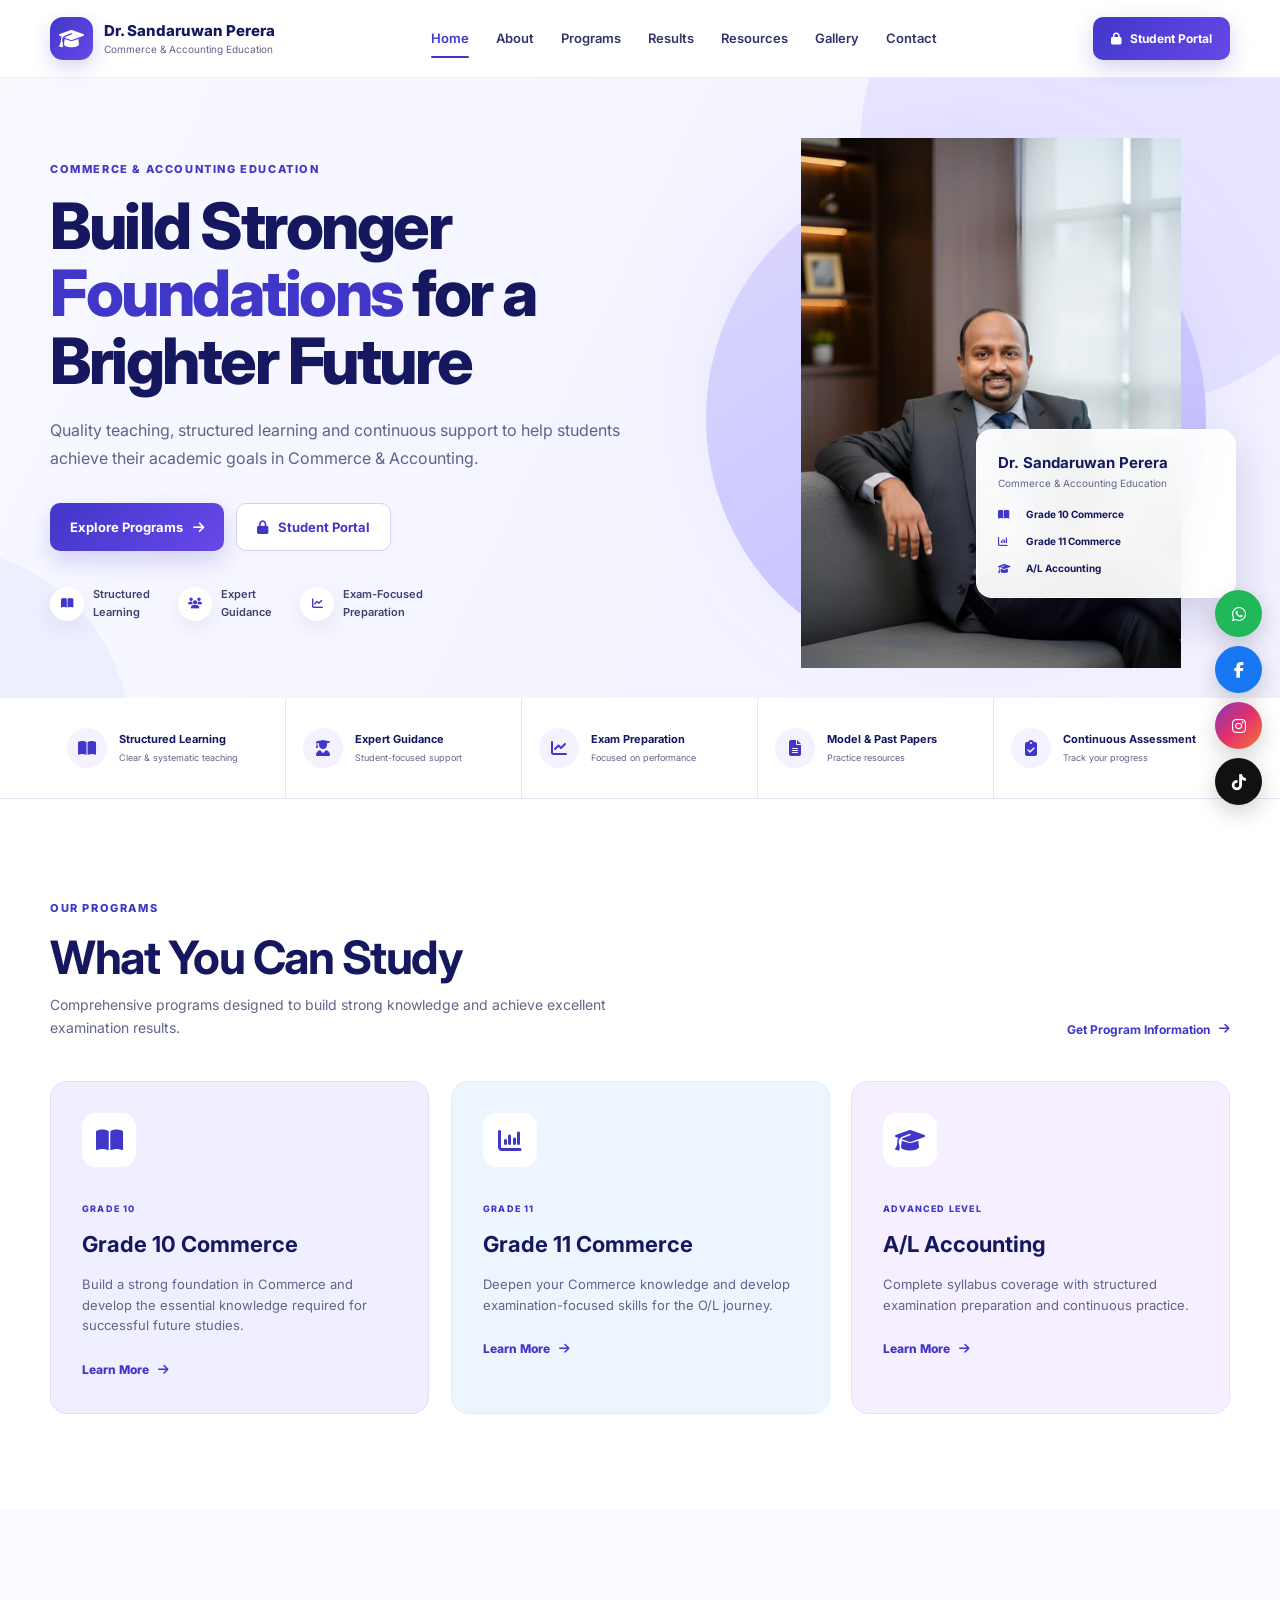
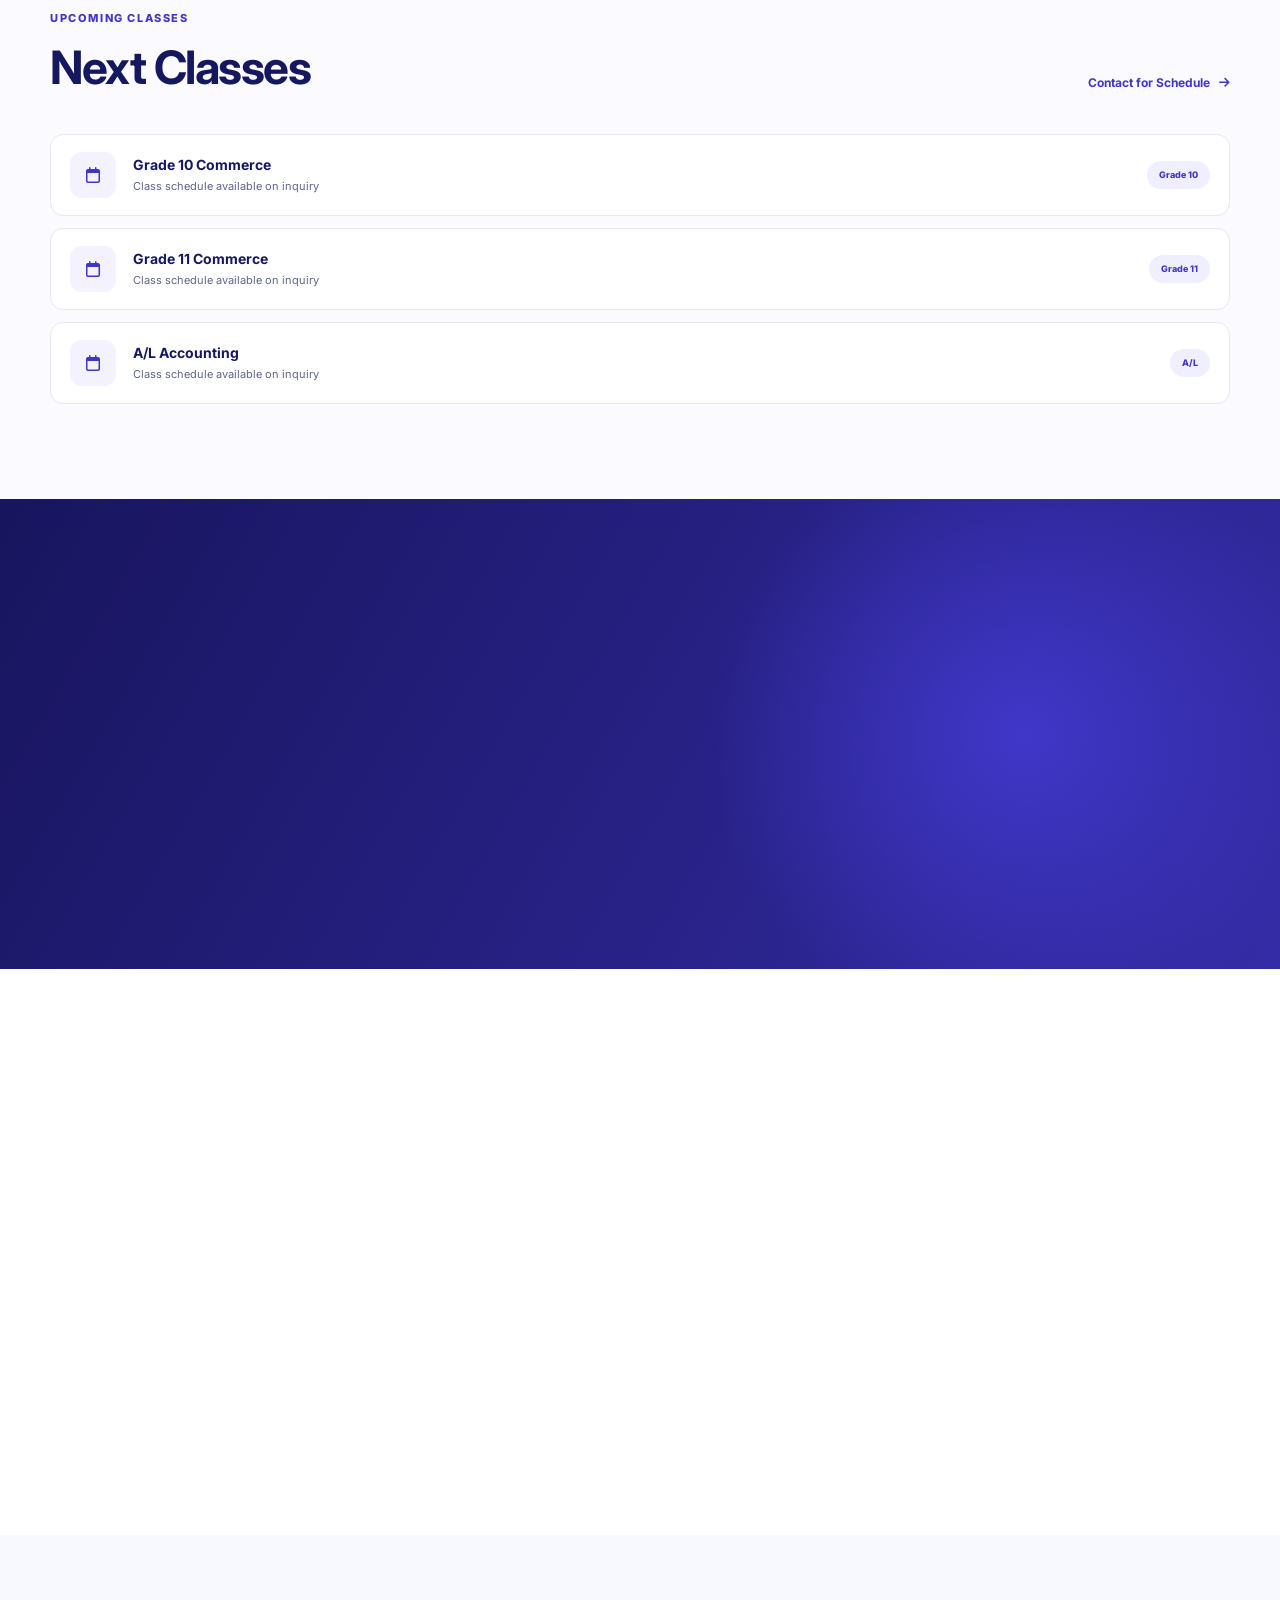
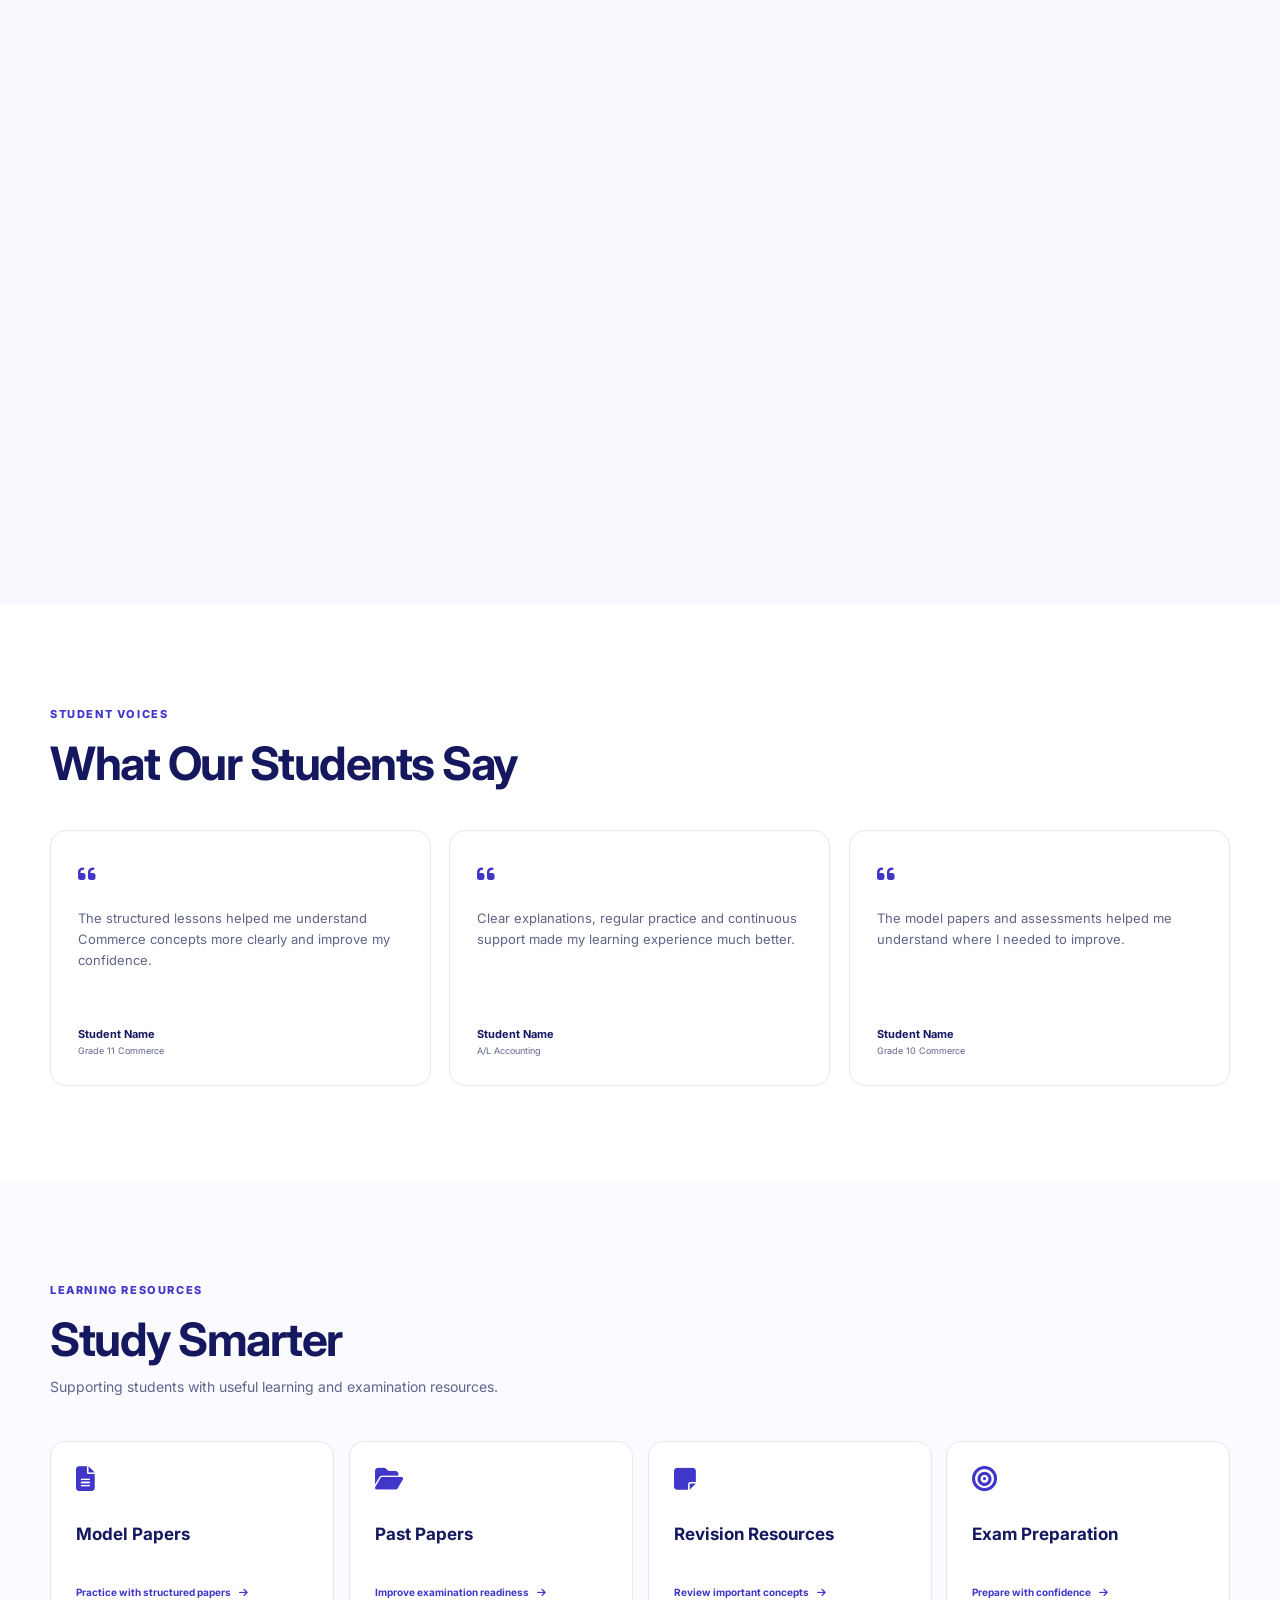
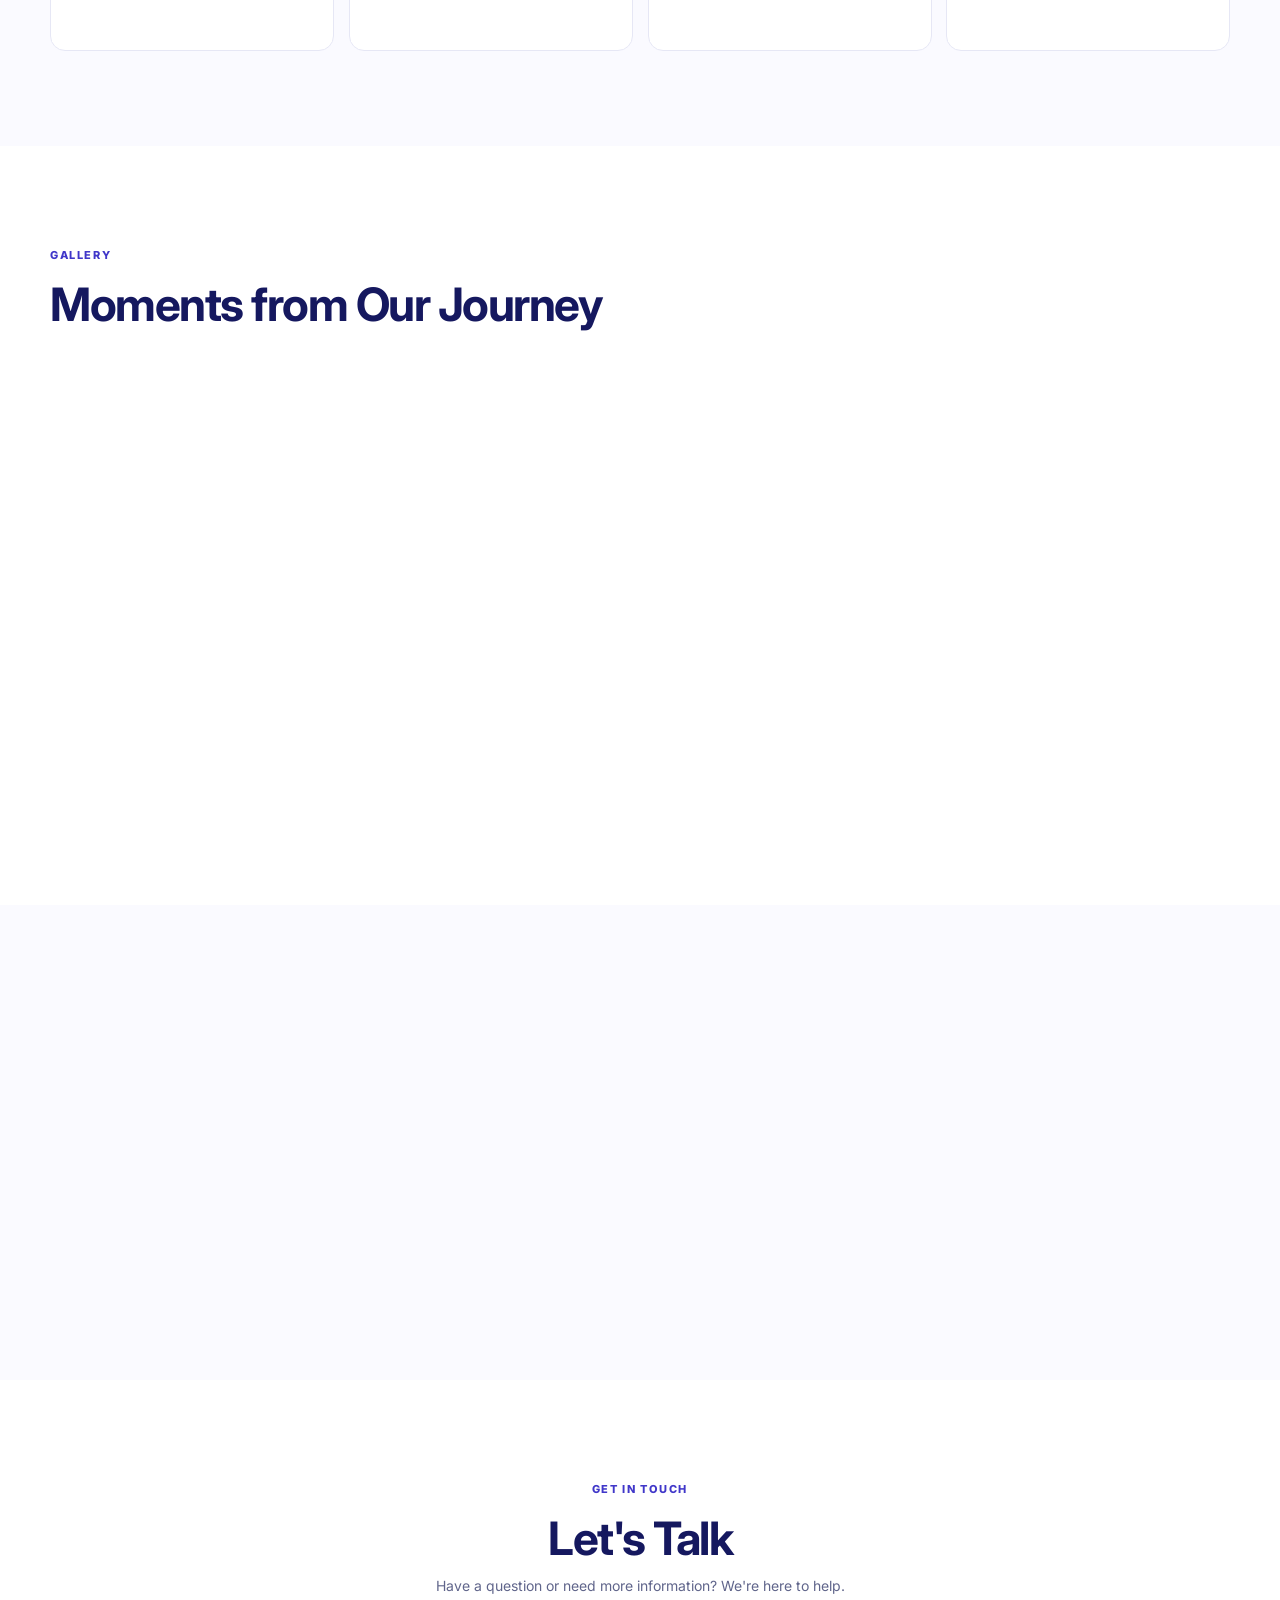
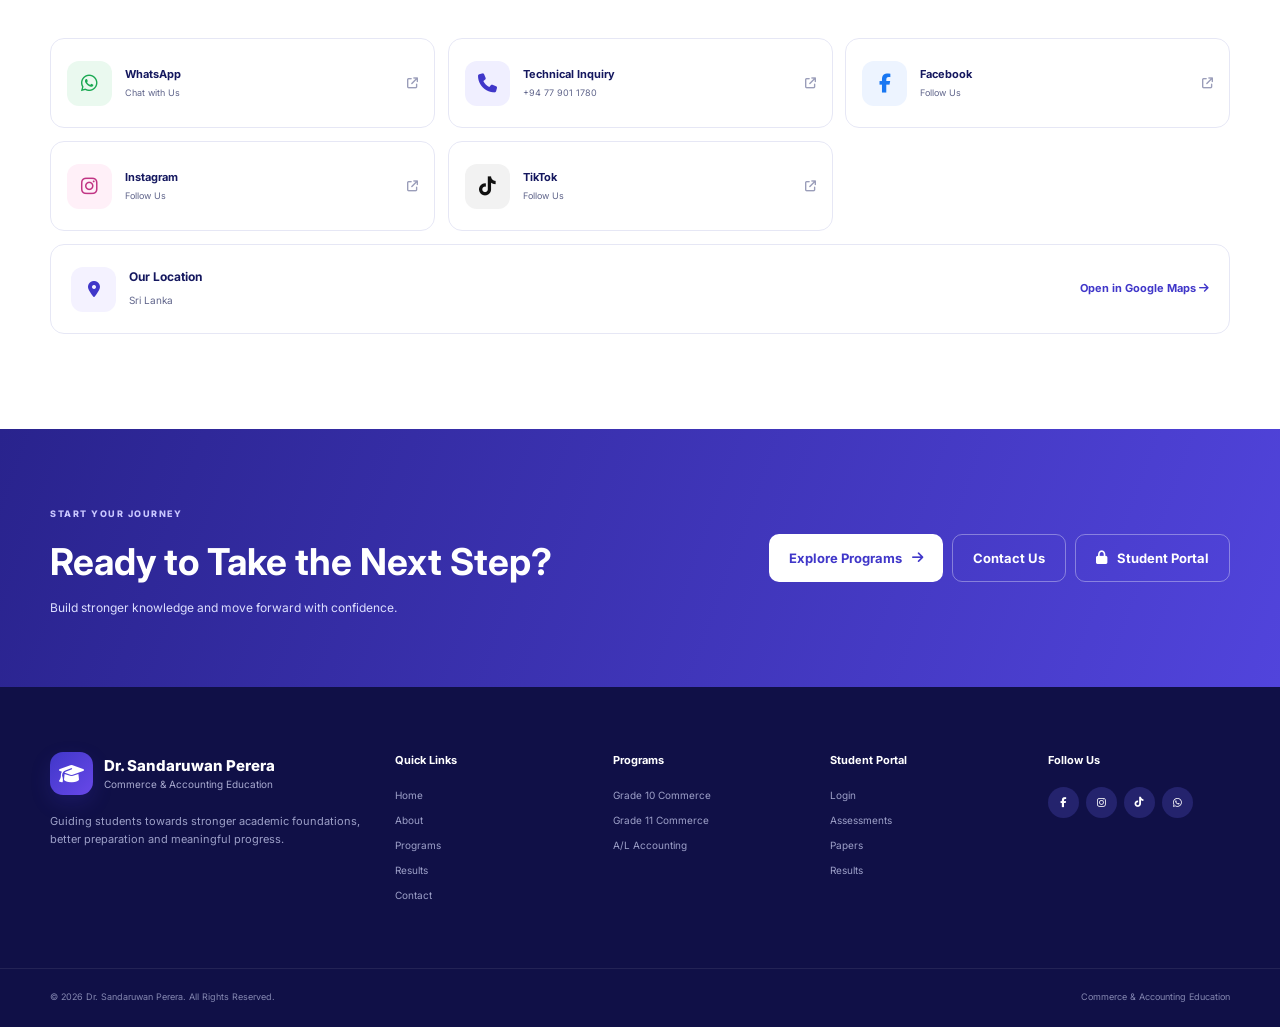
==== commit 79cffea0: "Update index.html" ====
--- a/index.html
+++ b/index.html
@@ -5,51 +5,42 @@
 
     <meta charset="UTF-8">
 
-    <meta name="viewport"
-          content="width=device-width, initial-scale=1.0">
-
-    <meta name="description"
-          content="Dr. Sandaruwan Perera - Commerce & Accounting Education">
-
-    <meta name="theme-color"
-          content="#4037c9">
+    <meta name="viewport" content="width=device-width, initial-scale=1.0">
+
+    <meta
+        name="description"
+        content="Dr. Sandaruwan Perera - Commerce & Accounting Education">
+
+    <meta
+        name="theme-color"
+        content="#4037c9">
 
     <title>
         Dr. Sandaruwan Perera | Commerce & Accounting Education
     </title>
 
 
-    <!-- =================================================
-         GOOGLE FONT
-    ================================================== -->
-
-    <link rel="preconnect"
-          href="https://fonts.googleapis.com">
-
-    <link rel="preconnect"
-          href="https://fonts.gstatic.com"
-          crossorigin>
+    <!-- GOOGLE FONT -->
+
+    <link rel="preconnect" href="https://fonts.googleapis.com">
+
+    <link rel="preconnect" href="https://fonts.gstatic.com" crossorigin>
 
     <link
         href="https://fonts.googleapis.com/css2?family=Inter:wght@400;500;600;700;800&display=swap"
         rel="stylesheet">
 
 
-    <!-- =================================================
-         FONT AWESOME
-    ================================================== -->
+    <!-- FONT AWESOME -->
 
     <link
         rel="stylesheet"
         href="https://cdnjs.cloudflare.com/ajax/libs/font-awesome/6.5.2/css/all.min.css">
 
 
-    <!-- =================================================
-         CSS
-    ================================================== -->
-
-    <link rel="stylesheet"
-          href="style.css">
+    <!-- CSS -->
+
+    <link rel="stylesheet" href="style.css">
 
 </head>
 
@@ -68,11 +59,12 @@
 
         <!-- BRAND -->
 
-        <a href="#home"
-           class="brand">
+        <a href="#home" class="brand">
 
             <div class="brand-icon">
+
                 <i class="fa-solid fa-graduation-cap"></i>
+
             </div>
 
             <div class="brand-text">
@@ -92,48 +84,40 @@
 
         <!-- NAVIGATION -->
 
-        <nav class="nav"
-             id="mainNav">
-
-            <a href="#home"
-               class="nav-link active">
+        <nav class="nav" id="mainNav">
+
+            <a href="#home" class="nav-link active">
                 Home
             </a>
 
-            <a href="#about"
-               class="nav-link">
+            <a href="#about" class="nav-link">
                 About
             </a>
 
-            <a href="#programs"
-               class="nav-link">
+            <a href="#programs" class="nav-link">
                 Programs
             </a>
 
-            <a href="#results"
-               class="nav-link">
+            <a href="#results" class="nav-link">
                 Results
             </a>
 
-            <a href="#resources"
-               class="nav-link">
+            <a href="#resources" class="nav-link">
                 Resources
             </a>
 
-            <a href="#gallery"
-               class="nav-link">
+            <a href="#gallery" class="nav-link">
                 Gallery
             </a>
 
-            <a href="#contact"
-               class="nav-link">
+            <a href="#contact" class="nav-link">
                 Contact
             </a>
 
         </nav>
 
 
-        <!-- ACTIONS -->
+        <!-- NAV ACTIONS -->
 
         <div class="nav-actions">
 
@@ -178,12 +162,8 @@
      HERO
 ===================================================== -->
 
-<section
-    class="hero"
-    id="home">
-
-
-    <!-- Background shapes -->
+<section class="hero" id="home">
+
 
     <div class="hero-bg-shape shape-one"></div>
 
@@ -193,7 +173,7 @@
     <div class="container hero-container">
 
 
-        <!-- HERO CONTENT -->
+        <!-- HERO LEFT -->
 
         <div class="hero-content">
 
@@ -220,8 +200,6 @@
 
             </p>
 
-
-            <!-- BUTTONS -->
 
             <div class="hero-buttons">
 
@@ -252,8 +230,6 @@
             </div>
 
 
-            <!-- HERO FEATURES -->
-
             <div class="hero-features">
 
 
@@ -295,26 +271,40 @@
 
                 </div>
 
-            </div>
-
-        </div>
-
-
-
-        <!-- HERO VISUAL -->
+
+            </div>
+
+        </div>
+
+
+
+        <!-- =================================================
+             HERO PHOTO AREA
+        ================================================== -->
 
         <div class="hero-visual">
 
 
+            <!-- soft glow -->
+
             <div class="portrait-glow"></div>
 
+
+            <!-- large background circle -->
+
             <div class="portrait-circle"></div>
 
 
-            <img
-                src="assets/sir-photo.png"
-                alt="Dr. Sandaruwan Perera"
-                class="hero-photo">
+            <!-- PHOTO -->
+
+            <div class="portrait-photo-wrap">
+
+                <img
+                    src="assets/sir-photo.png"
+                    alt="Dr. Sandaruwan Perera"
+                    class="hero-photo">
+
+            </div>
 
 
             <!-- PROFILE CARD -->
@@ -364,6 +354,7 @@
 
                 </div>
 
+
             </div>
 
         </div>
@@ -375,7 +366,7 @@
 
 
 <!-- =====================================================
-     TRUST FEATURES
+     FEATURE STRIP
 ===================================================== -->
 
 <section class="feature-strip">
@@ -404,7 +395,6 @@
         </div>
 
 
-
         <div class="feature-item reveal">
 
             <div class="feature-icon">
@@ -426,7 +416,6 @@
         </div>
 
 
-
         <div class="feature-item reveal">
 
             <div class="feature-icon">
@@ -448,7 +437,6 @@
         </div>
 
 
-
         <div class="feature-item reveal">
 
             <div class="feature-icon">
@@ -470,7 +458,6 @@
         </div>
 
 
-
         <div class="feature-item reveal">
 
             <div class="feature-icon">
@@ -523,17 +510,17 @@
                 </h2>
 
                 <p>
+
                     Comprehensive programs designed to build
                     strong knowledge and achieve excellent
                     examination results.
+
                 </p>
 
             </div>
 
 
-            <a
-                href="#contact"
-                class="text-btn">
+            <a href="#contact" class="text-btn">
 
                 Get Program Information
 
@@ -541,6 +528,7 @@
 
             </a>
 
+
         </div>
 
 
@@ -548,10 +536,7 @@
         <div class="program-grid">
 
 
-            <!-- PROGRAM 01 -->
-
-            <article
-                class="program-card program-one reveal">
+            <article class="program-card program-one reveal">
 
 
                 <div class="program-icon">
@@ -588,14 +573,12 @@
 
                 </a>
 
+
             </article>
 
 
 
-            <!-- PROGRAM 02 -->
-
-            <article
-                class="program-card program-two reveal">
+            <article class="program-card program-two reveal">
 
 
                 <div class="program-icon">
@@ -632,14 +615,12 @@
 
                 </a>
 
+
             </article>
 
 
 
-            <!-- PROGRAM 03 -->
-
-            <article
-                class="program-card program-three reveal">
+            <article class="program-card program-three reveal">
 
 
                 <div class="program-icon">
@@ -676,6 +657,7 @@
 
                 </a>
 
+
             </article>
 
 
@@ -711,9 +693,7 @@
             </div>
 
 
-            <a
-                href="#contact"
-                class="text-btn">
+            <a href="#contact" class="text-btn">
 
                 Contact for Schedule
 
@@ -830,7 +810,6 @@
 ===================================================== -->
 
 <section class="portal-section">
-
 
     <div class="container portal-container">
 
@@ -874,6 +853,7 @@
 
             </a>
 
+
         </div>
 
 
@@ -896,7 +876,9 @@
                 <div class="screen-content">
 
                     <div class="fake-stat"></div>
+
                     <div class="fake-stat"></div>
+
                     <div class="fake-stat"></div>
 
                     <div class="fake-chart"></div>
@@ -937,6 +919,7 @@
 
 
             </div>
+
 
         </div>
 
@@ -995,6 +978,7 @@
                     <i class="fa-solid fa-arrow-right"></i>
 
                 </a>
+
 
             </div>
 
@@ -1090,12 +1074,14 @@
 
         <div class="about-image reveal-left">
 
+
             <div class="about-image-bg"></div>
 
 
             <img
                 src="assets/sir-photo.png"
                 alt="Dr. Sandaruwan Perera">
+
 
         </div>
 
@@ -1189,6 +1175,7 @@
 
             </a>
 
+
         </div>
 
     </div>
@@ -1229,6 +1216,7 @@
 
             <article class="testimonial-card reveal">
 
+
                 <div class="quote-icon">
 
                     <i class="fa-solid fa-quote-left"></i>
@@ -1257,11 +1245,13 @@
 
                 </div>
 
+
             </article>
 
 
 
             <article class="testimonial-card reveal">
+
 
                 <div class="quote-icon">
 
@@ -1291,11 +1281,13 @@
 
                 </div>
 
+
             </article>
 
 
 
             <article class="testimonial-card reveal">
+
 
                 <div class="quote-icon">
 
@@ -1323,6 +1315,7 @@
                     </span>
 
                 </div>
+
 
             </article>
 
@@ -1635,8 +1628,7 @@
 
             <div class="faq-item">
 
-                <button
-                    class="faq-question">
+                <button class="faq-question">
 
                     <span>
                         What grades are the classes for?
@@ -1665,8 +1657,7 @@
 
             <div class="faq-item">
 
-                <button
-                    class="faq-question">
+                <button class="faq-question">
 
                     <span>
                         Are online classes available?
@@ -1694,8 +1685,7 @@
 
             <div class="faq-item">
 
-                <button
-                    class="faq-question">
+                <button class="faq-question">
 
                     <span>
                         How can I access the Student Portal?
@@ -1724,8 +1714,7 @@
 
             <div class="faq-item">
 
-                <button
-                    class="faq-question">
+                <button class="faq-question">
 
                     <span>
                         Are model papers available?
@@ -1754,8 +1743,7 @@
 
             <div class="faq-item">
 
-                <button
-                    class="faq-question">
+                <button class="faq-question">
 
                     <span>
                         How can I join a class?
@@ -1790,7 +1778,7 @@
 
 
 <!-- =====================================================
-     CONTACT
+     CONTACT / LET'S TALK
 ===================================================== -->
 
 <section
@@ -1802,14 +1790,17 @@
 
         <div class="contact-header reveal">
 
+
             <span class="eyebrow">
                 GET IN TOUCH
             </span>
 
+
             <h2>
                 Let's Talk
             </h2>
 
+
             <p>
 
                 Have a question or need more information?
@@ -1817,12 +1808,15 @@
 
             </p>
 
+
         </div>
 
 
 
         <div class="contact-grid">
 
+
+            <!-- WHATSAPP -->
 
             <a
                 href="https://wa.me/94777771498"
@@ -1830,6 +1824,7 @@
                 rel="noopener"
                 class="contact-card reveal">
 
+
                 <div class="contact-icon whatsapp-icon">
 
                     <i class="fa-brands fa-whatsapp"></i>
@@ -1852,14 +1847,18 @@
 
                 <i class="fa-solid fa-arrow-up-right-from-square"></i>
 
-            </a>
-
-
+
+            </a>
+
+
+
+            <!-- TECHNICAL -->
 
             <a
                 href="tel:+94779011780"
                 class="contact-card reveal">
 
+
                 <div class="contact-icon">
 
                     <i class="fa-solid fa-phone"></i>
@@ -1882,9 +1881,12 @@
 
                 <i class="fa-solid fa-arrow-up-right-from-square"></i>
 
-            </a>
-
-
+
+            </a>
+
+
+
+            <!-- FACEBOOK -->
 
             <a
                 href="https://www.facebook.com/sandaruwanpereralk"
@@ -1892,6 +1894,7 @@
                 rel="noopener"
                 class="contact-card reveal">
 
+
                 <div class="contact-icon facebook-icon">
 
                     <i class="fa-brands fa-facebook-f"></i>
@@ -1914,9 +1917,12 @@
 
                 <i class="fa-solid fa-arrow-up-right-from-square"></i>
 
-            </a>
-
-
+
+            </a>
+
+
+
+            <!-- INSTAGRAM -->
 
             <a
                 href="https://www.instagram.com/dr.sandaruwan/"
@@ -1924,6 +1930,7 @@
                 rel="noopener"
                 class="contact-card reveal">
 
+
                 <div class="contact-icon instagram-icon">
 
                     <i class="fa-brands fa-instagram"></i>
@@ -1946,9 +1953,12 @@
 
                 <i class="fa-solid fa-arrow-up-right-from-square"></i>
 
-            </a>
-
-
+
+            </a>
+
+
+
+            <!-- TIKTOK -->
 
             <a
                 href="https://www.tiktok.com/@dr.sadaruwanperera"
@@ -1956,6 +1966,7 @@
                 rel="noopener"
                 class="contact-card reveal">
 
+
                 <div class="contact-icon tiktok-icon">
 
                     <i class="fa-brands fa-tiktok"></i>
@@ -1977,6 +1988,7 @@
 
 
                 <i class="fa-solid fa-arrow-up-right-from-square"></i>
+
 
             </a>
 
@@ -2013,6 +2025,7 @@
 
                     </div>
 
+
                 </div>
 
 
@@ -2065,7 +2078,6 @@
             </p>
 
         </div>
-
 
 
         <div class="final-buttons">
@@ -2125,14 +2137,11 @@
     <div class="container footer-grid">
 
 
-        <!-- BRAND -->
-
         <div class="footer-brand">
 
 
-            <a
-                href="#home"
-                class="brand">
+            <a href="#home" class="brand">
+
 
                 <div class="brand-icon">
 
@@ -2153,6 +2162,7 @@
 
                 </div>
 
+
             </a>
 
 
@@ -2164,11 +2174,10 @@
 
             </p>
 
-        </div>
-
-
-
-        <!-- QUICK LINKS -->
+
+        </div>
+
+
 
         <div class="footer-column">
 
@@ -2200,8 +2209,6 @@
 
 
 
-        <!-- PROGRAMS -->
-
         <div class="footer-column">
 
             <h4>
@@ -2224,8 +2231,6 @@
 
 
 
-        <!-- PORTAL -->
-
         <div class="footer-column">
 
             <h4>
@@ -2234,37 +2239,31 @@
 
             <a
                 href="https://drsandaruwanperera.github.io/answersheet/"
-                target="_blank"
-                rel="noopener">
+                target="_blank">
                 Login
             </a>
 
             <a
                 href="https://drsandaruwanperera.github.io/answersheet/"
-                target="_blank"
-                rel="noopener">
+                target="_blank">
                 Assessments
             </a>
 
             <a
                 href="https://drsandaruwanperera.github.io/answersheet/"
-                target="_blank"
-                rel="noopener">
+                target="_blank">
                 Papers
             </a>
 
             <a
                 href="https://drsandaruwanperera.github.io/answersheet/"
-                target="_blank"
-                rel="noopener">
+                target="_blank">
                 Results
             </a>
 
         </div>
 
 
-
-        <!-- SOCIAL -->
 
         <div class="footer-column">
 
@@ -2329,17 +2328,19 @@
 
 
 
-    <!-- FOOTER BOTTOM -->
-
     <div class="footer-bottom">
 
         <div class="container">
 
 
             <span>
-                © <span id="footerYear"></span>
+
+                ©
+                <span id="footerYear"></span>
+
                 Dr. Sandaruwan Perera.
                 All Rights Reserved.
+
             </span>
 
 
@@ -2379,7 +2380,6 @@
     </a>
 
 
-
     <a
         href="https://www.facebook.com/sandaruwanpereralk"
         class="float-btn float-facebook"
@@ -2396,7 +2396,6 @@
     </a>
 
 
-
     <a
         href="https://www.instagram.com/dr.sandaruwan/"
         class="float-btn float-instagram"
@@ -2413,7 +2412,6 @@
     </a>
 
 
-
     <a
         href="https://www.tiktok.com/@dr.sadaruwanperera"
         class="float-btn float-tiktok"
@@ -2434,9 +2432,7 @@
 
 
 
-<!-- =====================================================
-     BACK TO TOP
-===================================================== -->
+<!-- BACK TO TOP -->
 
 <button
     class="back-top"
@@ -2449,12 +2445,11 @@
 
 
 
-<!-- =====================================================
-     JAVASCRIPT
-===================================================== -->
+<!-- JAVASCRIPT -->
 
 <script src="script.js"></script>
 
 
 </body>
+
 </html>
--- a/style.css
+++ b/style.css
@@ -1,3 +1,4398 @@
-
-*{box-sizing:border-box}html{scroll-behavior:smooth}body{margin:0;font-family:Inter,Arial,sans-serif;color:#17172b;background:#fff;line-height:1.65}a{text-decoration:none;color:inherit}.wrap{width:min(1180px,92%);margin:auto}
-nav{height:76px;display:flex;align-items:center;justify-content:space-between;gap:25px;position:sticky;top:0;z-index:20;background:rgba(255,255,255,.94);backdrop-filter:blur(14px);border-bottom:1px solid #e9e8f4}.logo{display:flex;align-items:center;gap:10px;font-weight:800}.logo i{width:42px;height:42px;border-radius:13px;display:grid;place-items:center;color:white;background:#5145e4;font-style:normal;font-size:20px}.links{display:flex;gap:22px;font-size:13px;font-weight:700}.portal{background:#5145e4;color:white;padding:11px 16px;border-radius:10px}.hero{padding:85px 0;background:linear-gradient(135deg,#342ca3,#5145e4 55%,#7547e8);color:white}.grid{display:grid;grid-template-columns:1.1fr .9fr;gap:65px;align-items:center}.eyebrow{font-size:11px;letter-spacing:.2em;color:#d8d4ff;font-weight:800}.hero h1{font-size:clamp(46px,6vw,76px);line-height:1.02;margin:18px 0;font-weight:900}.hero h1 span{color:#e4dcff}.hero p{font-size:18px;color:#e7e4ff;max-width:650px}.actions{display:flex;gap:12px;margin-top:30px}.btn{padding:14px 21px;border-radius:11px;font-weight:800;font-size:13px}.primary{background:#fff;color:#4334b7}.outline{border:1px solid rgba(255,255,255,.4)}.photo{border-radius:28px;overflow:hidden;border:1px solid rgba(255,255,255,.25);box-shadow:0 30px 80px rgba(21,15,90,.25)}.photo img{width:100%;height:520px;object-fit:cover;display:block}.stats{padding:28px 0;background:white;box-shadow:0 12px 35px rgba(43,40,120,.1)}.statsgrid{display:grid;grid-template-columns:repeat(4,1fr);gap:10px}.stat{text-align:center;padding:10px;border-right:1px solid #e9e7f3}.stat:last-child{border:0}.stat b{font-size:30px;color:#4b3fd0;display:block}.stat span{font-size:11px;color:#77748a;text-transform:uppercase;letter-spacing:.08em}.section{padding:100px 0}.tag{font-size:10px;font-weight:900;letter-spacing:.18em;color:#6d3eea}.section h2{font-size:clamp(34px,4vw,52px);line-height:1.08;margin:9px 0 15px}.section h2 span{color:#5b48d9}.muted{color:#737086}.cards{display:grid;grid-template-columns:repeat(3,1fr);gap:22px}.card{padding:32px;border:1px solid #e4e2ef;border-radius:20px;background:white;box-shadow:0 12px 30px rgba(45,39,120,.07);transition:.3s}.card:hover{transform:translateY(-7px);box-shadow:0 22px 45px rgba(45,39,120,.14)}.icon{font-size:34px}.card h3{font-size:22px;margin:20px 0 8px}.purple{background:#f5f3ff}.feature{background:#30299b;color:white}.feature p{color:#dcd9ff}.feature a{color:#e5ddff}.wide{display:grid;grid-template-columns:1fr 1fr;gap:22px}.cta{padding:75px 0;background:#29236e;color:white}.cta h2{font-size:40px;margin:7px 0}.contact{display:grid;grid-template-columns:1fr 1fr;gap:55px}.box{padding:30px;border:1px solid #e4e2ef;border-radius:20px;box-shadow:0 12px 32px rgba(40,35,110,.07)}.social{display:flex;gap:10px;flex-wrap:wrap}.social a{padding:11px 14px;border:1px solid #dddaf1;border-radius:10px;font-size:12px;font-weight:800}.location{margin-top:18px;background:#f2f1ff}.footer{padding:35px 0;background:#18154d;color:#d8d5ef}.reveal{animation:up .7s ease both}@keyframes up{from{opacity:0;transform:translateY(18px)}to{opacity:1;transform:none}}@media(max-width:800px){.links{display:none}.grid,.wide,.contact{grid-template-columns:1fr}.cards{grid-template-columns:1fr}.statsgrid{grid-template-columns:repeat(2,1fr)}.photo img{height:390px}.section{padding:70px 0}.hero{padding:60px 0}.hero h1{font-size:44px}.actions{flex-direction:column}.btn{text-align:center}}
+/* =====================================================
+   GLOBAL
+===================================================== */
+
+* {
+    margin: 0;
+    padding: 0;
+    box-sizing: border-box;
+}
+
+:root {
+
+    --primary: #4037c9;
+    --primary-dark: #211d86;
+    --violet: #6848e8;
+
+    --light-purple: #f4f2ff;
+    --soft-purple: #ebe9ff;
+
+    --text: #15185f;
+    --muted: #60658b;
+
+    --border: #e6e7f5;
+
+    --white: #ffffff;
+
+    --shadow:
+        0 18px 50px rgba(48, 44, 150, 0.10);
+
+    --shadow-hover:
+        0 25px 60px rgba(48, 44, 150, 0.16);
+}
+
+html {
+    scroll-behavior: smooth;
+}
+
+body {
+
+    font-family: "Inter", sans-serif;
+
+    color: var(--text);
+
+    background: #ffffff;
+
+    line-height: 1.6;
+
+    overflow-x: hidden;
+}
+
+img {
+    max-width: 100%;
+    display: block;
+}
+
+a {
+    text-decoration: none;
+    color: inherit;
+}
+
+button {
+    font-family: inherit;
+}
+
+.container {
+
+    width: min(
+        1180px,
+        calc(100% - 40px)
+    );
+
+    margin: auto;
+}
+
+
+
+/* =====================================================
+   HEADER
+===================================================== */
+
+.header {
+
+    position: sticky;
+
+    top: 0;
+
+    z-index: 1000;
+
+    height: 78px;
+
+    background:
+        rgba(255,255,255,.95);
+
+    backdrop-filter:
+        blur(15px);
+
+    border-bottom:
+        1px solid rgba(50,50,130,.08);
+
+    transition:
+        box-shadow .3s ease;
+}
+
+.nav-container {
+
+    height: 100%;
+
+    display: flex;
+
+    align-items: center;
+
+    justify-content: space-between;
+
+    gap: 30px;
+}
+
+
+/* BRAND */
+
+.brand {
+
+    display: flex;
+
+    align-items: center;
+
+    gap: 11px;
+
+    flex-shrink: 0;
+}
+
+.brand-icon {
+
+    width: 43px;
+
+    height: 43px;
+
+    border-radius: 13px;
+
+    display: grid;
+
+    place-items: center;
+
+    color: white;
+
+    background:
+        linear-gradient(
+            135deg,
+            var(--primary),
+            var(--violet)
+        );
+
+    box-shadow:
+        0 8px 20px
+        rgba(64,55,201,.20);
+
+    transition:
+        transform .3s ease;
+}
+
+.brand:hover .brand-icon {
+
+    transform:
+        rotate(-5deg)
+        scale(1.05);
+}
+
+.brand-icon i {
+    font-size: 20px;
+}
+
+.brand-text {
+
+    display: flex;
+
+    flex-direction: column;
+
+    line-height: 1.2;
+}
+
+.brand-text strong {
+
+    font-size: 15px;
+
+    font-weight: 800;
+}
+
+.brand-text span {
+
+    font-size: 10px;
+
+    color: var(--muted);
+
+    margin-top: 3px;
+}
+
+
+/* NAV */
+
+.nav {
+
+    display: flex;
+
+    align-items: center;
+
+    gap: 27px;
+}
+
+.nav-link {
+
+    position: relative;
+
+    font-size: 13px;
+
+    font-weight: 600;
+
+    color: #303469;
+
+    transition:
+        color .25s ease;
+}
+
+.nav-link:hover,
+.nav-link.active {
+
+    color: var(--primary);
+}
+
+.nav-link.active::after {
+
+    content: "";
+
+    position: absolute;
+
+    left: 0;
+
+    right: 0;
+
+    bottom: -9px;
+
+    height: 2px;
+
+    border-radius: 10px;
+
+    background:
+        var(--primary);
+
+    animation:
+        navLine .35s ease;
+}
+
+@keyframes navLine {
+
+    from {
+        transform: scaleX(0);
+    }
+
+    to {
+        transform: scaleX(1);
+    }
+
+}
+
+
+/* PORTAL */
+
+.nav-actions {
+
+    display: flex;
+
+    align-items: center;
+
+    gap: 12px;
+}
+
+.portal-btn {
+
+    display: inline-flex;
+
+    align-items: center;
+
+    gap: 8px;
+
+    padding: 12px 18px;
+
+    border-radius: 10px;
+
+    color: white;
+
+    background:
+        linear-gradient(
+            135deg,
+            var(--primary),
+            var(--violet)
+        );
+
+    font-size: 12px;
+
+    font-weight: 700;
+
+    box-shadow:
+        0 8px 22px
+        rgba(64,55,201,.22);
+
+    transition:
+        transform .25s ease,
+        box-shadow .25s ease;
+}
+
+.portal-btn:hover {
+
+    transform:
+        translateY(-2px);
+
+    box-shadow:
+        0 14px 30px
+        rgba(64,55,201,.30);
+}
+
+
+/* MENU */
+
+.menu-btn {
+
+    display: none;
+
+    border: 0;
+
+    background: transparent;
+
+    color: var(--primary);
+
+    font-size: 22px;
+
+    cursor: pointer;
+}
+
+
+
+/* =====================================================
+   HERO
+===================================================== */
+
+.hero {
+
+    min-height: 620px;
+
+    position: relative;
+
+    overflow: hidden;
+
+    background:
+        linear-gradient(
+            115deg,
+            #f8f9ff 0%,
+            #f1f0ff 100%
+        );
+}
+
+.hero-container {
+
+    min-height: 620px;
+
+    display: grid;
+
+    grid-template-columns:
+        1.05fr .95fr;
+
+    align-items: center;
+
+    gap: 40px;
+
+    position: relative;
+
+    z-index: 2;
+}
+
+
+/* BACKGROUND */
+
+.hero-bg-shape {
+
+    position: absolute;
+
+    border-radius: 50%;
+
+    opacity: .55;
+
+    pointer-events: none;
+}
+
+.shape-one {
+
+    width: 520px;
+
+    height: 520px;
+
+    right: -100px;
+
+    top: -190px;
+
+    background: #ddd9ff;
+
+    animation:
+        floatingShape 9s
+        ease-in-out
+        infinite;
+}
+
+.shape-two {
+
+    width: 380px;
+
+    height: 380px;
+
+    left: -250px;
+
+    bottom: -230px;
+
+    background: #e5eaff;
+
+    animation:
+        floatingShapeReverse 11s
+        ease-in-out
+        infinite;
+}
+
+@keyframes floatingShape {
+
+    0%,
+    100% {
+        transform:
+            translate(0,0);
+    }
+
+    50% {
+        transform:
+            translate(-25px,25px);
+    }
+
+}
+
+@keyframes floatingShapeReverse {
+
+    0%,
+    100% {
+        transform:
+            translate(0,0);
+    }
+
+    50% {
+        transform:
+            translate(25px,-20px);
+    }
+
+}
+
+
+/* HERO CONTENT */
+
+.hero-content {
+
+    animation:
+        heroContentIn
+        1s
+        cubic-bezier(.22,1,.36,1)
+        both;
+}
+
+@keyframes heroContentIn {
+
+    from {
+
+        opacity: 0;
+
+        transform:
+            translateX(-45px);
+
+    }
+
+    to {
+
+        opacity: 1;
+
+        transform:
+            translateX(0);
+
+    }
+
+}
+
+.eyebrow {
+
+    display: inline-block;
+
+    color:
+        var(--primary);
+
+    font-size: 11px;
+
+    font-weight: 800;
+
+    letter-spacing: 1.6px;
+
+    margin-bottom: 14px;
+}
+
+.eyebrow.light {
+    color: #c9c7ff;
+}
+
+.hero h1 {
+
+    max-width: 690px;
+
+    font-size:
+        clamp(
+            42px,
+            5vw,
+            67px
+        );
+
+    line-height: 1.05;
+
+    letter-spacing: -2.5px;
+
+    font-weight: 800;
+}
+
+.hero h1 span {
+
+    color:
+        var(--primary);
+}
+
+.hero-content > p {
+
+    max-width: 610px;
+
+    margin-top: 22px;
+
+    color: #5e6388;
+
+    font-size: 16px;
+
+    line-height: 1.8;
+
+    animation:
+        fadeUp .9s
+        ease
+        .2s
+        both;
+}
+
+@keyframes fadeUp {
+
+    from {
+
+        opacity: 0;
+
+        transform:
+            translateY(20px);
+
+    }
+
+    to {
+
+        opacity: 1;
+
+        transform:
+            translateY(0);
+
+    }
+
+}
+
+
+/* BUTTONS */
+
+.hero-buttons {
+
+    display: flex;
+
+    flex-wrap: wrap;
+
+    gap: 12px;
+
+    margin-top: 30px;
+
+    animation:
+        fadeUp .9s
+        ease
+        .35s
+        both;
+}
+
+.btn {
+
+    position: relative;
+
+    overflow: hidden;
+
+    display: inline-flex;
+
+    align-items: center;
+
+    justify-content: center;
+
+    gap: 10px;
+
+    min-height: 48px;
+
+    padding:
+        0 20px;
+
+    border-radius: 10px;
+
+    font-size: 13px;
+
+    font-weight: 700;
+
+    transition:
+        transform .25s ease,
+        box-shadow .25s ease,
+        background .25s ease;
+}
+
+.btn::after {
+
+    content: "";
+
+    position: absolute;
+
+    top: 0;
+
+    left: -120%;
+
+    width: 70%;
+
+    height: 100%;
+
+    background:
+        linear-gradient(
+            100deg,
+            transparent,
+            rgba(255,255,255,.25),
+            transparent
+        );
+
+    transform:
+        skewX(-20deg);
+
+    transition:
+        left .65s ease;
+}
+
+.btn:hover::after {
+    left: 150%;
+}
+
+.btn-primary {
+
+    color: white;
+
+    background:
+        linear-gradient(
+            135deg,
+            var(--primary),
+            var(--violet)
+        );
+
+    box-shadow:
+        0 10px 25px
+        rgba(64,55,201,.20);
+}
+
+.btn-primary:hover {
+
+    transform:
+        translateY(-3px);
+
+    box-shadow:
+        0 16px 32px
+        rgba(64,55,201,.28);
+}
+
+.btn-outline {
+
+    color:
+        var(--primary);
+
+    border:
+        1px solid #cfd0f2;
+
+    background:
+        white;
+}
+
+.btn-outline:hover {
+
+    transform:
+        translateY(-3px);
+
+    border-color:
+        var(--primary);
+
+    background:
+        #f8f7ff;
+}
+
+
+/* HERO FEATURES */
+
+.hero-features {
+
+    display: flex;
+
+    gap: 28px;
+
+    margin-top: 35px;
+
+    animation:
+        fadeUp .9s
+        ease
+        .5s
+        both;
+}
+
+.mini-feature {
+
+    display: flex;
+
+    align-items: center;
+
+    gap: 9px;
+
+    color: #3d4170;
+
+    font-size: 11px;
+
+    font-weight: 600;
+}
+
+.mini-feature i {
+
+    width: 34px;
+
+    height: 34px;
+
+    display: grid;
+
+    place-items: center;
+
+    border-radius: 50%;
+
+    background:
+        white;
+
+    color:
+        var(--primary);
+
+    box-shadow:
+        0 7px 20px
+        rgba(50,50,130,.08);
+
+    transition:
+        transform .3s ease;
+}
+
+.mini-feature:hover i {
+
+    transform:
+        scale(1.12)
+        rotate(-5deg);
+}
+
+
+/* HERO VISUAL */
+
+.hero-visual {
+
+    min-height: 560px;
+
+    position: relative;
+
+    display: flex;
+
+    justify-content: center;
+
+    align-items: flex-end;
+
+    animation:
+        heroVisualIn
+        1.15s
+        cubic-bezier(.22,1,.36,1)
+        .12s
+        both;
+}
+
+@keyframes heroVisualIn {
+
+    from {
+
+        opacity: 0;
+
+        transform:
+            translateX(50px)
+            scale(.94);
+
+    }
+
+    to {
+
+        opacity: 1;
+
+        transform:
+            translateX(0)
+            scale(1);
+
+    }
+
+}
+
+.portrait-circle {
+
+    position: absolute;
+
+    width: 500px;
+
+    height: 500px;
+
+    bottom: 0;
+
+    right: 25px;
+
+    border-radius: 50%;
+
+    background:
+        linear-gradient(
+            145deg,
+            #ddd9ff,
+            #bdb8ff
+        );
+}
+
+.portrait-glow {
+
+    position: absolute;
+
+    width: 420px;
+
+    height: 420px;
+
+    right: 60px;
+
+    top: 80px;
+
+    background:
+        rgba(111,94,245,.20);
+
+    filter:
+        blur(60px);
+
+    border-radius: 50%;
+
+    animation:
+        glowPulse 5s
+        ease-in-out
+        infinite;
+}
+
+@keyframes glowPulse {
+
+    0%,
+    100% {
+        transform: scale(1);
+        opacity: .55;
+    }
+
+    50% {
+        transform: scale(1.08);
+        opacity: .75;
+    }
+
+}
+
+.hero-photo {
+
+    position: absolute;
+
+    height: 530px;
+
+    width: auto;
+
+    right: 50px;
+
+    bottom: 0;
+
+    z-index: 2;
+
+    object-fit: contain;
+
+    animation:
+        photoFloat 5s
+        ease-in-out
+        1.3s
+        infinite;
+}
+
+@keyframes photoFloat {
+
+    0%,
+    100% {
+        margin-bottom: 0;
+    }
+
+    50% {
+        margin-bottom: 8px;
+    }
+
+}
+
+
+/* PROFILE */
+
+.profile-card {
+
+    position: absolute;
+
+    right: -5px;
+
+    bottom: 70px;
+
+    width: 260px;
+
+    padding: 21px;
+
+    background:
+        rgba(255,255,255,.94);
+
+    backdrop-filter:
+        blur(14px);
+
+    border:
+        1px solid rgba(255,255,255,.9);
+
+    border-radius: 16px;
+
+    box-shadow:
+        0 20px 45px
+        rgba(34,32,110,.16);
+
+    z-index: 4;
+
+    animation:
+        profileCardIn
+        1s
+        cubic-bezier(.22,1,.36,1)
+        .55s
+        both;
+}
+
+@keyframes profileCardIn {
+
+    from {
+
+        opacity: 0;
+
+        transform:
+            translateY(25px)
+            translateX(15px);
+
+    }
+
+    to {
+
+        opacity: 1;
+
+        transform:
+            translateY(0)
+            translateX(0);
+
+    }
+
+}
+
+.profile-card h3 {
+    font-size: 15px;
+}
+
+.profile-card > p {
+
+    font-size: 10px;
+
+    color:
+        var(--muted);
+
+    margin-bottom: 15px;
+}
+
+.profile-program {
+
+    display: flex;
+
+    align-items: center;
+
+    gap: 9px;
+
+    font-size: 10px;
+
+    font-weight: 700;
+
+    margin-top: 11px;
+}
+
+.profile-program i {
+
+    color:
+        var(--primary);
+
+    width: 19px;
+}
+
+
+
+/* =====================================================
+   FEATURE STRIP
+===================================================== */
+
+.feature-strip {
+
+    background:
+        white;
+
+    border-bottom:
+        1px solid var(--border);
+}
+
+.feature-grid {
+
+    display:
+        grid;
+
+    grid-template-columns:
+        repeat(5,1fr);
+}
+
+.feature-item {
+
+    min-height:
+        100px;
+
+    padding:
+        20px 17px;
+
+    display:
+        flex;
+
+    align-items:
+        center;
+
+    gap:
+        12px;
+
+    border-right:
+        1px solid var(--border);
+
+    opacity: 0;
+
+    transform:
+        translateY(30px);
+
+    transition:
+        opacity .7s
+        cubic-bezier(.22,1,.36,1),
+        transform .7s
+        cubic-bezier(.22,1,.36,1);
+}
+
+.feature-item.visible {
+
+    opacity: 1;
+
+    transform:
+        translateY(0);
+}
+
+.feature-item:last-child {
+    border-right: 0;
+}
+
+.feature-icon {
+
+    flex-shrink: 0;
+
+    width: 40px;
+
+    height: 40px;
+
+    display:
+        grid;
+
+    place-items:
+        center;
+
+    border-radius:
+        50%;
+
+    color:
+        var(--primary);
+
+    background:
+        var(--light-purple);
+
+    transition:
+        transform .3s ease;
+}
+
+.feature-item:hover .feature-icon {
+
+    transform:
+        scale(1.1)
+        rotate(-4deg);
+}
+
+.feature-item strong {
+
+    display:
+        block;
+
+    font-size:
+        11px;
+}
+
+.feature-item span {
+
+    display:
+        block;
+
+    color:
+        var(--muted);
+
+    font-size:
+        9px;
+
+    margin-top:
+        3px;
+}
+
+
+
+/* =====================================================
+   SECTIONS
+===================================================== */
+
+.section {
+
+    padding:
+        95px 0;
+}
+
+.section-heading {
+
+    display:
+        flex;
+
+    justify-content:
+        space-between;
+
+    align-items:
+        flex-end;
+
+    gap:
+        30px;
+
+    margin-bottom:
+        42px;
+}
+
+.section-heading h2,
+.contact-header h2,
+.faq-intro h2 {
+
+    font-size:
+        clamp(
+            32px,
+            4vw,
+            46px
+        );
+
+    line-height:
+        1.1;
+
+    letter-spacing:
+        -1.5px;
+}
+
+.section-heading p {
+
+    max-width:
+        620px;
+
+    color:
+        var(--muted);
+
+    margin-top:
+        12px;
+
+    font-size:
+        14px;
+}
+
+.text-btn {
+
+    display:
+        inline-flex;
+
+    gap:
+        9px;
+
+    align-items:
+        center;
+
+    white-space:
+        nowrap;
+
+    color:
+        var(--primary);
+
+    font-size:
+        12px;
+
+    font-weight:
+        700;
+
+    transition:
+        gap .25s ease;
+}
+
+.text-btn:hover {
+    gap: 13px;
+}
+
+
+
+/* =====================================================
+   PROGRAMS
+===================================================== */
+
+.program-grid {
+
+    display:
+        grid;
+
+    grid-template-columns:
+        repeat(3,1fr);
+
+    gap:
+        22px;
+}
+
+.program-card {
+
+    min-height:
+        310px;
+
+    padding:
+        31px;
+
+    border-radius:
+        17px;
+
+    border:
+        1px solid transparent;
+
+    transition:
+        transform .4s
+        cubic-bezier(.22,1,.36,1),
+        box-shadow .4s ease;
+}
+
+.program-card.visible {
+
+    animation:
+        cardReveal
+        .8s
+        cubic-bezier(.22,1,.36,1)
+        both;
+}
+
+@keyframes cardReveal {
+
+    from {
+
+        opacity: 0;
+
+        transform:
+            translateY(45px);
+
+    }
+
+    to {
+
+        opacity: 1;
+
+        transform:
+            translateY(0);
+
+    }
+
+}
+
+.program-card:hover {
+
+    transform:
+        translateY(-8px);
+
+    box-shadow:
+        var(--shadow-hover);
+}
+
+.program-one {
+
+    background:
+        #f0efff;
+
+    border-color:
+        #dfddff;
+}
+
+.program-two {
+
+    background:
+        #edf6ff;
+
+    border-color:
+        #dbeeff;
+}
+
+.program-three {
+
+    background:
+        #f6efff;
+
+    border-color:
+        #e9dcff;
+}
+
+.program-icon {
+
+    width:
+        54px;
+
+    height:
+        54px;
+
+    display:
+        grid;
+
+    place-items:
+        center;
+
+    color:
+        var(--primary);
+
+    background:
+        white;
+
+    border-radius:
+        14px;
+
+    font-size:
+        24px;
+
+    margin-bottom:
+        27px;
+
+    transition:
+        transform .35s ease,
+        box-shadow .35s ease;
+}
+
+.program-card:hover .program-icon {
+
+    transform:
+        translateY(-5px)
+        rotate(-4deg);
+
+    box-shadow:
+        0 10px 25px
+        rgba(64,55,201,.12);
+}
+
+.program-label {
+
+    color:
+        var(--primary);
+
+    font-size:
+        9px;
+
+    font-weight:
+        800;
+
+    letter-spacing:
+        1.2px;
+}
+
+.program-card h3 {
+
+    font-size:
+        22px;
+
+    margin:
+        7px 0 12px;
+}
+
+.program-card p {
+
+    color:
+        #60658b;
+
+    font-size:
+        13px;
+
+    max-width:
+        320px;
+}
+
+.program-card a {
+
+    display:
+        inline-flex;
+
+    gap:
+        9px;
+
+    align-items:
+        center;
+
+    margin-top:
+        24px;
+
+    color:
+        var(--primary);
+
+    font-size:
+        12px;
+
+    font-weight:
+        800;
+
+    transition:
+        gap .25s ease;
+}
+
+.program-card a:hover {
+    gap: 13px;
+}
+
+
+
+/* =====================================================
+   SCHEDULE
+===================================================== */
+
+.schedule-section {
+
+    background:
+        #fafaff;
+}
+
+.schedule-list {
+
+    display:
+        grid;
+
+    gap:
+        12px;
+}
+
+.schedule-card {
+
+    min-height:
+        82px;
+
+    padding:
+        15px 19px;
+
+    display:
+        flex;
+
+    align-items:
+        center;
+
+    gap:
+        17px;
+
+    background:
+        white;
+
+    border:
+        1px solid var(--border);
+
+    border-radius:
+        13px;
+
+    transition:
+        transform .3s ease,
+        box-shadow .3s ease,
+        border-color .3s ease;
+}
+
+.schedule-card.visible {
+
+    animation:
+        scheduleIn
+        .75s
+        cubic-bezier(.22,1,.36,1)
+        both;
+}
+
+@keyframes scheduleIn {
+
+    from {
+
+        opacity: 0;
+
+        transform:
+            translateX(-30px);
+
+    }
+
+    to {
+
+        opacity: 1;
+
+        transform:
+            translateX(0);
+
+    }
+
+}
+
+.schedule-card:hover {
+
+    border-color:
+        #c9c7f3;
+
+    transform:
+        translateX(6px);
+
+    box-shadow:
+        0 12px 30px
+        rgba(40,40,120,.08);
+}
+
+.schedule-icon {
+
+    width:
+        46px;
+
+    height:
+        46px;
+
+    display:
+        grid;
+
+    place-items:
+        center;
+
+    flex-shrink:
+        0;
+
+    border-radius:
+        12px;
+
+    background:
+        var(--light-purple);
+
+    color:
+        var(--primary);
+}
+
+.schedule-info {
+
+    flex:
+        1;
+}
+
+.schedule-info h3 {
+
+    font-size:
+        14px;
+}
+
+.schedule-info p {
+
+    color:
+        var(--muted);
+
+    font-size:
+        11px;
+
+    margin-top:
+        2px;
+}
+
+.schedule-tag {
+
+    padding:
+        7px 12px;
+
+    border-radius:
+        30px;
+
+    background:
+        #f0efff;
+
+    color:
+        var(--primary);
+
+    font-size:
+        9px;
+
+    font-weight:
+        800;
+}
+
+
+
+/* =====================================================
+   PORTAL
+===================================================== */
+
+.portal-section {
+
+    padding:
+        85px 0;
+
+    color:
+        white;
+
+    background:
+        radial-gradient(
+            circle at 80% 50%,
+            #4037c9,
+            transparent 30%
+        ),
+        linear-gradient(
+            120deg,
+            #18155e,
+            #342ca6
+        );
+
+    overflow:
+        hidden;
+}
+
+.portal-container {
+
+    display:
+        grid;
+
+    grid-template-columns:
+        1fr 1fr;
+
+    align-items:
+        center;
+
+    gap:
+        70px;
+}
+
+.portal-content h2 {
+
+    max-width:
+        650px;
+
+    font-size:
+        clamp(
+            34px,
+            4vw,
+            49px
+        );
+
+    line-height:
+        1.1;
+
+    letter-spacing:
+        -1.5px;
+}
+
+.portal-content p {
+
+    max-width:
+        610px;
+
+    color:
+        #d6d7ff;
+
+    margin:
+        20px 0 28px;
+
+    font-size:
+        14px;
+}
+
+.portal-white-btn {
+
+    color:
+        var(--primary);
+
+    background:
+        white;
+}
+
+.portal-visual {
+
+    min-height:
+        300px;
+
+    position:
+        relative;
+
+    display:
+        flex;
+
+    justify-content:
+        center;
+
+    align-items:
+        center;
+}
+
+.portal-screen {
+
+    width:
+        420px;
+
+    min-height:
+        245px;
+
+    padding:
+        10px;
+
+    border-radius:
+        16px;
+
+    background:
+        #10104b;
+
+    box-shadow:
+        0 25px 50px
+        rgba(0,0,0,.28);
+
+    transform:
+        perspective(1000px)
+        rotateY(-7deg);
+
+    transition:
+        transform .6s
+        cubic-bezier(.22,1,.36,1);
+}
+
+.portal-visual:hover .portal-screen {
+
+    transform:
+        perspective(1000px)
+        rotateY(-3deg)
+        translateY(-7px);
+}
+
+.screen-top {
+
+    display:
+        flex;
+
+    gap:
+        5px;
+
+    padding:
+        5px;
+}
+
+.screen-top span {
+
+    width:
+        6px;
+
+    height:
+        6px;
+
+    border-radius:
+        50%;
+
+    background:
+        #8585c8;
+}
+
+.screen-content {
+
+    padding:
+        22px;
+}
+
+.fake-stat {
+
+    display:
+        inline-block;
+
+    width:
+        29%;
+
+    height:
+        45px;
+
+    margin-right:
+        2%;
+
+    border-radius:
+        8px;
+
+    background:
+        #2c2a7d;
+}
+
+.fake-chart {
+
+    height:
+        95px;
+
+    margin-top:
+        18px;
+
+    border-radius:
+        10px;
+
+    background:
+        linear-gradient(
+            150deg,
+            transparent 55%,
+            #6c63e9 56%,
+            transparent 58%
+        ),
+        linear-gradient(
+            30deg,
+            transparent 50%,
+            #4037c9 51%,
+            transparent 53%
+        ),
+        #27266f;
+}
+
+.portal-points {
+
+    position:
+        absolute;
+
+    right:
+        -5px;
+
+    bottom:
+        10px;
+
+    width:
+        170px;
+
+    padding:
+        15px;
+
+    border-radius:
+        13px;
+
+    background:
+        rgba(76,70,180,.8);
+
+    backdrop-filter:
+        blur(10px);
+}
+
+.portal-points div {
+
+    display:
+        flex;
+
+    gap:
+        9px;
+
+    align-items:
+        center;
+
+    font-size:
+        10px;
+
+    margin:
+        8px 0;
+}
+
+.portal-points i {
+    color:
+        #c8c5ff;
+}
+
+
+
+/* =====================================================
+   RESULTS
+===================================================== */
+
+.results-layout {
+
+    display:
+        grid;
+
+    grid-template-columns:
+        .8fr 1.2fr;
+
+    gap:
+        60px;
+
+    align-items:
+        center;
+}
+
+.results-intro h2 {
+
+    font-size:
+        clamp(
+            32px,
+            4vw,
+            44px
+        );
+
+    line-height:
+        1.1;
+
+    letter-spacing:
+        -1.5px;
+}
+
+.results-intro p {
+
+    color:
+        var(--muted);
+
+    font-size:
+        14px;
+
+    margin:
+        17px 0 25px;
+}
+
+.stats-grid {
+
+    display:
+        grid;
+
+    grid-template-columns:
+        repeat(2,1fr);
+
+    gap:
+        16px;
+}
+
+.stat-card {
+
+    min-height:
+        180px;
+
+    padding:
+        24px;
+
+    border:
+        1px solid var(--border);
+
+    border-radius:
+        16px;
+
+    background:
+        white;
+
+    box-shadow:
+        0 10px 30px
+        rgba(40,40,120,.05);
+
+    transition:
+        transform .35s ease,
+        box-shadow .35s ease;
+}
+
+.stat-card:hover {
+
+    transform:
+        translateY(-7px);
+
+    box-shadow:
+        var(--shadow-hover);
+}
+
+.stat-card i {
+
+    font-size:
+        20px;
+
+    color:
+        var(--primary);
+}
+
+.stat-card strong {
+
+    display:
+        block;
+
+    font-size:
+        30px;
+
+    margin-top:
+        22px;
+
+    color:
+        var(--primary-dark);
+}
+
+.stat-card span {
+
+    color:
+        var(--muted);
+
+    font-size:
+        11px;
+}
+
+
+
+/* =====================================================
+   ABOUT
+===================================================== */
+
+.about-section {
+
+    background:
+        #f8f8ff;
+}
+
+.about-grid {
+
+    display:
+        grid;
+
+    grid-template-columns:
+        .85fr 1.15fr;
+
+    align-items:
+        center;
+
+    gap:
+        75px;
+}
+
+.about-image {
+
+    position:
+        relative;
+
+    min-height:
+        480px;
+}
+
+.about-image-bg {
+
+    position:
+        absolute;
+
+    width:
+        82%;
+
+    height:
+        90%;
+
+    left:
+        0;
+
+    bottom:
+        0;
+
+    border-radius:
+        25px;
+
+    background:
+        linear-gradient(
+            145deg,
+            #d9d7ff,
+            #bcb8ff
+        );
+
+    transition:
+        transform .6s
+        cubic-bezier(.22,1,.36,1);
+}
+
+.about-image:hover .about-image-bg {
+
+    transform:
+        translate(
+            8px,
+            -8px
+        );
+}
+
+.about-image img {
+
+    position:
+        absolute;
+
+    height:
+        470px;
+
+    width:
+        auto;
+
+    bottom:
+        0;
+
+    left:
+        60px;
+
+    z-index:
+        2;
+
+    transition:
+        transform .6s
+        cubic-bezier(.22,1,.36,1);
+}
+
+.about-image:hover img {
+
+    transform:
+        translateY(-5px);
+}
+
+.about-content h2 {
+
+    font-size:
+        clamp(
+            34px,
+            4vw,
+            48px
+        );
+
+    line-height:
+        1.1;
+}
+
+.about-content h2 span {
+
+    color:
+        var(--primary);
+}
+
+.about-content p {
+
+    color:
+        var(--muted);
+
+    font-size:
+        14px;
+
+    margin-top:
+        17px;
+}
+
+.about-points {
+
+    display:
+        grid;
+
+    grid-template-columns:
+        repeat(2,1fr);
+
+    gap:
+        12px;
+
+    margin:
+        26px 0;
+}
+
+.about-points div {
+
+    display:
+        flex;
+
+    gap:
+        8px;
+
+    align-items:
+        center;
+
+    font-size:
+        11px;
+
+    font-weight:
+        700;
+}
+
+.about-points i {
+
+    color:
+        var(--primary);
+}
+
+
+
+/* =====================================================
+   TESTIMONIALS
+===================================================== */
+
+.testimonial-grid {
+
+    display:
+        grid;
+
+    grid-template-columns:
+        repeat(3,1fr);
+
+    gap:
+        18px;
+}
+
+.testimonial-card {
+
+    padding:
+        27px;
+
+    border:
+        1px solid var(--border);
+
+    border-radius:
+        16px;
+
+    background:
+        white;
+
+    transition:
+        transform .35s ease,
+        box-shadow .35s ease;
+}
+
+.testimonial-card:hover {
+
+    transform:
+        translateY(-6px);
+
+    box-shadow:
+        var(--shadow);
+}
+
+.quote-icon {
+
+    color:
+        var(--primary);
+
+    font-size:
+        20px;
+}
+
+.testimonial-card p {
+
+    min-height:
+        100px;
+
+    margin:
+        18px 0;
+
+    color:
+        #5f6488;
+
+    font-size:
+        13px;
+}
+
+.student-info {
+
+    display:
+        flex;
+
+    flex-direction:
+        column;
+}
+
+.student-info strong {
+
+    font-size:
+        11px;
+}
+
+.student-info span {
+
+    color:
+        var(--muted);
+
+    font-size:
+        9px;
+}
+
+
+
+/* =====================================================
+   RESOURCES
+===================================================== */
+
+.resources-section {
+
+    background:
+        #fafaff;
+}
+
+.resource-grid {
+
+    display:
+        grid;
+
+    grid-template-columns:
+        repeat(4,1fr);
+
+    gap:
+        15px;
+}
+
+.resource-card {
+
+    min-height:
+        210px;
+
+    padding:
+        25px;
+
+    border:
+        1px solid var(--border);
+
+    border-radius:
+        15px;
+
+    background:
+        white;
+
+    transition:
+        transform .35s ease,
+        box-shadow .35s ease,
+        border-color .35s ease;
+}
+
+.resource-card:hover {
+
+    transform:
+        translateY(-7px);
+
+    border-color:
+        #c9c7f2;
+
+    box-shadow:
+        var(--shadow-hover);
+}
+
+.resource-card > i {
+
+    font-size:
+        25px;
+
+    color:
+        var(--primary);
+
+    transition:
+        transform .35s ease;
+}
+
+.resource-card:hover > i {
+
+    transform:
+        translateY(-5px)
+        scale(1.08);
+}
+
+.resource-card h3 {
+
+    font-size:
+        17px;
+
+    margin:
+        25px 0 30px;
+}
+
+.resource-card span {
+
+    color:
+        var(--primary);
+
+    font-size:
+        10px;
+
+    font-weight:
+        700;
+}
+
+.resource-card span i {
+
+    margin-left:
+        6px;
+}
+
+
+
+/* =====================================================
+   GALLERY
+===================================================== */
+
+.gallery-grid {
+
+    display:
+        grid;
+
+    grid-template-columns:
+        1.3fr .8fr .8fr;
+
+    grid-template-rows:
+        180px 180px;
+
+    gap:
+        13px;
+}
+
+.gallery-item {
+
+    overflow:
+        hidden;
+
+    border-radius:
+        15px;
+
+    background:
+        #eeeaff;
+}
+
+.gallery-large {
+
+    grid-row:
+        span 2;
+}
+
+.gallery-wide {
+
+    grid-column:
+        span 2;
+}
+
+.gallery-placeholder {
+
+    width:
+        100%;
+
+    height:
+        100%;
+
+    display:
+        flex;
+
+    flex-direction:
+        column;
+
+    align-items:
+        center;
+
+    justify-content:
+        center;
+
+    gap:
+        8px;
+
+    background:
+        linear-gradient(
+            135deg,
+            #eeeaff,
+            #dddafe
+        );
+
+    color:
+        var(--primary);
+
+    transition:
+        transform .6s
+        cubic-bezier(.22,1,.36,1),
+        filter .4s ease;
+}
+
+.gallery-item:hover
+.gallery-placeholder {
+
+    transform:
+        scale(1.07);
+
+    filter:
+        brightness(1.04);
+}
+
+.gallery-placeholder i {
+
+    font-size:
+        28px;
+}
+
+.gallery-placeholder span {
+
+    font-size:
+        11px;
+
+    font-weight:
+        700;
+}
+
+
+
+/* =====================================================
+   FAQ
+===================================================== */
+
+.faq-section {
+
+    background:
+        #fafaff;
+}
+
+.faq-grid {
+
+    display:
+        grid;
+
+    grid-template-columns:
+        .7fr 1.3fr;
+
+    gap:
+        80px;
+}
+
+.faq-intro p {
+
+    color:
+        var(--muted);
+
+    font-size:
+        14px;
+
+    margin-top:
+        18px;
+}
+
+.faq-item {
+
+    border-bottom:
+        1px solid var(--border);
+}
+
+.faq-question {
+
+    width:
+        100%;
+
+    border:
+        0;
+
+    background:
+        transparent;
+
+    padding:
+        20px 0;
+
+    display:
+        flex;
+
+    justify-content:
+        space-between;
+
+    text-align:
+        left;
+
+    color:
+        var(--text);
+
+    font-weight:
+        700;
+
+    font-size:
+        13px;
+
+    cursor:
+        pointer;
+
+    transition:
+        color .25s ease,
+        padding-left .25s ease;
+}
+
+.faq-question:hover {
+
+    color:
+        var(--primary);
+
+    padding-left:
+        5px;
+}
+
+.faq-question i {
+
+    color:
+        var(--primary);
+
+    transition:
+        transform .3s ease;
+}
+
+.faq-item.active
+.faq-question i {
+
+    transform:
+        rotate(45deg);
+}
+
+.faq-answer {
+
+    max-height:
+        0;
+
+    overflow:
+        hidden;
+
+    transition:
+        max-height .35s ease;
+}
+
+.faq-answer p {
+
+    color:
+        var(--muted);
+
+    font-size:
+        12px;
+
+    padding-bottom:
+        20px;
+}
+
+
+
+/* =====================================================
+   CONTACT
+===================================================== */
+
+.contact-header {
+
+    text-align:
+        center;
+
+    max-width:
+        700px;
+
+    margin:
+        0 auto 40px;
+}
+
+.contact-header p {
+
+    color:
+        var(--muted);
+
+    margin-top:
+        12px;
+
+    font-size:
+        14px;
+}
+
+.contact-grid {
+
+    display:
+        grid;
+
+    grid-template-columns:
+        repeat(3,1fr);
+
+    gap:
+        13px;
+}
+
+.contact-card,
+.location-card {
+
+    min-height:
+        90px;
+
+    padding:
+        16px;
+
+    display:
+        flex;
+
+    align-items:
+        center;
+
+    gap:
+        13px;
+
+    border:
+        1px solid var(--border);
+
+    border-radius:
+        14px;
+
+    background:
+        white;
+
+    transition:
+        transform .35s ease,
+        box-shadow .35s ease,
+        border-color .35s ease;
+}
+
+.contact-card:hover,
+.location-card:hover {
+
+    transform:
+        translateY(-5px);
+
+    box-shadow:
+        var(--shadow);
+
+    border-color:
+        #c9c7f3;
+}
+
+.contact-icon {
+
+    width:
+        45px;
+
+    height:
+        45px;
+
+    display:
+        grid;
+
+    place-items:
+        center;
+
+    border-radius:
+        12px;
+
+    background:
+        #f0efff;
+
+    color:
+        var(--primary);
+
+    font-size:
+        19px;
+
+    transition:
+        transform .3s ease;
+}
+
+.contact-card:hover
+.contact-icon {
+
+    transform:
+        scale(1.08);
+}
+
+.whatsapp-icon {
+
+    color:
+        #1aa952;
+
+    background:
+        #eaf9ef;
+}
+
+.facebook-icon {
+
+    color:
+        #1877f2;
+
+    background:
+        #edf4ff;
+}
+
+.instagram-icon {
+
+    color:
+        #c13584;
+
+    background:
+        #fff0f8;
+}
+
+.tiktok-icon {
+
+    color:
+        #111;
+
+    background:
+        #f2f2f2;
+}
+
+.contact-card
+div:nth-child(2) {
+
+    flex:
+        1;
+}
+
+.contact-card strong {
+
+    display:
+        block;
+
+    font-size:
+        11px;
+}
+
+.contact-card span {
+
+    display:
+        block;
+
+    color:
+        var(--muted);
+
+    font-size:
+        9px;
+
+    margin-top:
+        3px;
+}
+
+.contact-card > i {
+
+    color:
+        #9a9db9;
+
+    font-size:
+        11px;
+}
+
+.location-card {
+
+    grid-column:
+        span 3;
+
+    justify-content:
+        space-between;
+
+    padding:
+        20px;
+}
+
+.location-content {
+
+    display:
+        flex;
+
+    align-items:
+        center;
+
+    gap:
+        13px;
+}
+
+.location-icon {
+
+    width:
+        45px;
+
+    height:
+        45px;
+
+    display:
+        grid;
+
+    place-items:
+        center;
+
+    border-radius:
+        12px;
+
+    color:
+        var(--primary);
+
+    background:
+        var(--light-purple);
+}
+
+.location-content strong {
+
+    display:
+        block;
+
+    font-size:
+        12px;
+}
+
+.location-content span {
+
+    color:
+        var(--muted);
+
+    font-size:
+        10px;
+}
+
+.map-link {
+
+    color:
+        var(--primary);
+
+    font-size:
+        11px;
+
+    font-weight:
+        700;
+}
+
+
+
+/* =====================================================
+   FINAL CTA
+===================================================== */
+
+.final-cta {
+
+    padding:
+        70px 0;
+
+    color:
+        white;
+
+    background:
+        linear-gradient(
+            110deg,
+            #29238d,
+            #5144dc
+        );
+
+    overflow:
+        hidden;
+}
+
+.final-cta-container {
+
+    display:
+        flex;
+
+    justify-content:
+        space-between;
+
+    align-items:
+        center;
+
+    gap:
+        30px;
+}
+
+.final-cta span {
+
+    font-size:
+        9px;
+
+    font-weight:
+        800;
+
+    letter-spacing:
+        1.5px;
+
+    color:
+        #c9c7ff;
+}
+
+.final-cta h2 {
+
+    font-size:
+        37px;
+
+    margin-top:
+        7px;
+}
+
+.final-cta p {
+
+    color:
+        #dddfff;
+
+    font-size:
+        12px;
+
+    margin-top:
+        7px;
+}
+
+.final-buttons {
+
+    display:
+        flex;
+
+    flex-wrap:
+        wrap;
+
+    gap:
+        9px;
+}
+
+.btn-white {
+
+    color:
+        var(--primary);
+
+    background:
+        white;
+}
+
+.btn-outline-white {
+
+    color:
+        white;
+
+    border:
+        1px solid rgba(255,255,255,.35);
+
+    background:
+        transparent;
+}
+
+
+
+/* =====================================================
+   FOOTER
+===================================================== */
+
+.footer {
+
+    background:
+        #101047;
+
+    color:
+        white;
+}
+
+.footer-grid {
+
+    padding:
+        65px 0;
+
+    display:
+        grid;
+
+    grid-template-columns:
+        1.7fr 1fr 1fr 1fr 1fr;
+
+    gap:
+        35px;
+}
+
+.footer .brand-text strong {
+    color:
+        white;
+}
+
+.footer .brand-text span {
+    color:
+        #a9abd0;
+}
+
+.footer-brand p {
+
+    max-width:
+        320px;
+
+    margin-top:
+        18px;
+
+    color:
+        #9da0c8;
+
+    font-size:
+        11px;
+}
+
+.footer-column {
+
+    display:
+        flex;
+
+    flex-direction:
+        column;
+
+    gap:
+        9px;
+}
+
+.footer-column h4 {
+
+    margin-bottom:
+        8px;
+
+    font-size:
+        11px;
+}
+
+.footer-column a {
+
+    color:
+        #9da0c8;
+
+    font-size:
+        10px;
+
+    transition:
+        color .2s ease,
+        transform .2s ease;
+}
+
+.footer-column a:hover {
+
+    color:
+        white;
+
+    transform:
+        translateX(3px);
+}
+
+.footer-social {
+
+    display:
+        flex;
+
+    gap:
+        7px;
+}
+
+.footer-social a {
+
+    width:
+        31px;
+
+    height:
+        31px;
+
+    display:
+        grid;
+
+    place-items:
+        center;
+
+    border-radius:
+        50%;
+
+    background:
+        #24236d;
+
+    color:
+        white;
+
+    transition:
+        transform .25s ease,
+        background .25s ease;
+}
+
+.footer-social a:hover {
+
+    transform:
+        translateY(-4px);
+
+    background:
+        var(--primary);
+}
+
+.footer-bottom {
+
+    border-top:
+        1px solid
+        rgba(255,255,255,.08);
+}
+
+.footer-bottom .container {
+
+    min-height:
+        58px;
+
+    display:
+        flex;
+
+    justify-content:
+        space-between;
+
+    align-items:
+        center;
+
+    color:
+        #8588b1;
+
+    font-size:
+        9px;
+}
+
+
+
+/* =====================================================
+   FLOATING SOCIAL BUTTONS
+===================================================== */
+
+.floating-social {
+
+    position:
+        fixed;
+
+    right:
+        18px;
+
+    bottom:
+        95px;
+
+    z-index:
+        900;
+
+    display:
+        flex;
+
+    flex-direction:
+        column;
+
+    gap:
+        9px;
+}
+
+.float-btn {
+
+    width:
+        47px;
+
+    height:
+        47px;
+
+    display:
+        flex;
+
+    align-items:
+        center;
+
+    justify-content:
+        center;
+
+    border-radius:
+        50%;
+
+    color:
+        white;
+
+    position:
+        relative;
+
+    box-shadow:
+        0 8px 22px
+        rgba(0,0,0,.18);
+
+    transition:
+        transform .25s ease,
+        box-shadow .25s ease;
+}
+
+.float-btn:hover {
+
+    transform:
+        scale(1.1);
+
+    box-shadow:
+        0 12px 28px
+        rgba(0,0,0,.24);
+}
+
+.float-btn span {
+
+    position:
+        absolute;
+
+    right:
+        57px;
+
+    padding:
+        6px 10px;
+
+    border-radius:
+        6px;
+
+    color:
+        white;
+
+    background:
+        #171752;
+
+    font-size:
+        9px;
+
+    font-weight:
+        700;
+
+    opacity:
+        0;
+
+    pointer-events:
+        none;
+
+    transform:
+        translateX(5px);
+
+    transition:
+        opacity .2s ease,
+        transform .2s ease;
+
+    white-space:
+        nowrap;
+}
+
+.float-btn:hover span {
+
+    opacity:
+        1;
+
+    transform:
+        translateX(0);
+}
+
+.float-whatsapp {
+    background:
+        #20b858;
+}
+
+.float-facebook {
+    background:
+        #1877f2;
+}
+
+.float-instagram {
+
+    background:
+        linear-gradient(
+            135deg,
+            #833ab4,
+            #e1306c,
+            #f77737
+        );
+}
+
+.float-tiktok {
+    background:
+        #111111;
+}
+
+
+
+/* =====================================================
+   BACK TO TOP
+===================================================== */
+
+.back-top {
+
+    position:
+        fixed;
+
+    right:
+        20px;
+
+    bottom:
+        28px;
+
+    width:
+        42px;
+
+    height:
+        42px;
+
+    border:
+        0;
+
+    border-radius:
+        50%;
+
+    color:
+        white;
+
+    background:
+        var(--primary);
+
+    cursor:
+        pointer;
+
+    opacity:
+        0;
+
+    visibility:
+        hidden;
+
+    transform:
+        translateY(10px);
+
+    transition:
+        opacity .3s ease,
+        visibility .3s ease,
+        transform .3s ease;
+
+    z-index:
+        899;
+}
+
+.back-top.show {
+
+    opacity:
+        1;
+
+    visibility:
+        visible;
+
+    transform:
+        translateY(0);
+}
+
+.back-top:hover {
+
+    transform:
+        translateY(-4px);
+}
+
+
+
+/* =====================================================
+   SCROLL REVEAL
+===================================================== */
+
+.reveal {
+
+    opacity:
+        0;
+
+    transform:
+        translateY(55px);
+
+    transition:
+        opacity .85s
+        cubic-bezier(.22,1,.36,1),
+        transform .85s
+        cubic-bezier(.22,1,.36,1);
+
+    will-change:
+        opacity,
+        transform;
+}
+
+.reveal.visible {
+
+    opacity:
+        1;
+
+    transform:
+        translateY(0);
+}
+
+
+/* LEFT */
+
+.reveal-left {
+
+    opacity:
+        0;
+
+    transform:
+        translateX(-60px);
+
+    transition:
+        opacity .85s
+        cubic-bezier(.22,1,.36,1),
+        transform .85s
+        cubic-bezier(.22,1,.36,1);
+
+    will-change:
+        opacity,
+        transform;
+}
+
+.reveal-left.visible {
+
+    opacity:
+        1;
+
+    transform:
+        translateX(0);
+}
+
+
+/* RIGHT */
+
+.reveal-right {
+
+    opacity:
+        0;
+
+    transform:
+        translateX(60px);
+
+    transition:
+        opacity .85s
+        cubic-bezier(.22,1,.36,1),
+        transform .85s
+        cubic-bezier(.22,1,.36,1);
+
+    will-change:
+        opacity,
+        transform;
+}
+
+.reveal-right.visible {
+
+    opacity:
+        1;
+
+    transform:
+        translateX(0);
+}
+
+
+/* SCALE */
+
+.reveal-scale {
+
+    opacity:
+        0;
+
+    transform:
+        scale(.88);
+
+    transition:
+        opacity .85s
+        cubic-bezier(.22,1,.36,1),
+        transform .85s
+        cubic-bezier(.22,1,.36,1);
+
+    will-change:
+        opacity,
+        transform;
+}
+
+.reveal-scale.visible {
+
+    opacity:
+        1;
+
+    transform:
+        scale(1);
+}
+
+
+
+/* =====================================================
+   STAGGER DELAYS
+===================================================== */
+
+.program-card:nth-child(1),
+.feature-item:nth-child(1),
+.schedule-card:nth-child(1),
+.testimonial-card:nth-child(1),
+.resource-card:nth-child(1),
+.contact-card:nth-child(1),
+.gallery-item:nth-child(1) {
+    transition-delay: .05s;
+}
+
+.program-card:nth-child(2),
+.feature-item:nth-child(2),
+.schedule-card:nth-child(2),
+.testimonial-card:nth-child(2),
+.resource-card:nth-child(2),
+.contact-card:nth-child(2),
+.gallery-item:nth-child(2) {
+    transition-delay: .15s;
+}
+
+.program-card:nth-child(3),
+.feature-item:nth-child(3),
+.schedule-card:nth-child(3),
+.testimonial-card:nth-child(3),
+.resource-card:nth-child(3),
+.contact-card:nth-child(3),
+.gallery-item:nth-child(3) {
+    transition-delay: .25s;
+}
+
+.feature-item:nth-child(4),
+.resource-card:nth-child(4),
+.contact-card:nth-child(4),
+.gallery-item:nth-child(4) {
+    transition-delay: .35s;
+}
+
+.feature-item:nth-child(5),
+.contact-card:nth-child(5),
+.gallery-item:nth-child(5) {
+    transition-delay: .45s;
+}
+
+
+
+/* =====================================================
+   RESPONSIVE
+===================================================== */
+
+@media (max-width: 1050px) {
+
+
+    .nav {
+        gap:
+            16px;
+    }
+
+
+    .hero-container {
+
+        grid-template-columns:
+            1fr 1fr;
+    }
+
+
+    .hero-photo {
+
+        right:
+            20px;
+
+        height:
+            470px;
+    }
+
+
+    .portrait-circle {
+
+        width:
+            430px;
+
+        height:
+            430px;
+
+        right:
+            0;
+    }
+
+
+    .profile-card {
+
+        right:
+            -20px;
+    }
+
+
+    .feature-grid {
+
+        grid-template-columns:
+            repeat(3,1fr);
+    }
+
+
+    .feature-item:nth-child(4),
+    .feature-item:nth-child(5) {
+
+        border-top:
+            1px solid var(--border);
+    }
+
+
+    .resource-grid {
+
+        grid-template-columns:
+            repeat(2,1fr);
+    }
+
+
+    .footer-grid {
+
+        grid-template-columns:
+            1.5fr 1fr 1fr;
+    }
+
+}
+
+
+
+/* =====================================================
+   TABLET
+===================================================== */
+
+@media (max-width: 800px) {
+
+
+    .header {
+
+        height:
+            70px;
+    }
+
+
+    .nav {
+
+        position:
+            fixed;
+
+        top:
+            70px;
+
+        left:
+            20px;
+
+        right:
+            20px;
+
+        padding:
+            22px;
+
+        display:
+            none;
+
+        flex-direction:
+            column;
+
+        align-items:
+            flex-start;
+
+        gap:
+            19px;
+
+        background:
+            white;
+
+        border:
+            1px solid var(--border);
+
+        border-radius:
+            14px;
+
+        box-shadow:
+            var(--shadow);
+    }
+
+
+    .nav.open {
+
+        display:
+            flex;
+
+        animation:
+            mobileMenuIn
+            .3s ease
+            both;
+    }
+
+
+    @keyframes mobileMenuIn {
+
+        from {
+
+            opacity:
+                0;
+
+            transform:
+                translateY(-10px);
+
+        }
+
+        to {
+
+            opacity:
+                1;
+
+            transform:
+                translateY(0);
+
+        }
+
+    }
+
+
+    .nav-link.active::after {
+
+        display:
+            none;
+    }
+
+
+    .menu-btn {
+
+        display:
+            block;
+    }
+
+
+    .portal-btn {
+
+        padding:
+            10px 13px;
+    }
+
+
+    .hero-container {
+
+        grid-template-columns:
+            1fr;
+
+        padding-top:
+            55px;
+    }
+
+
+    .hero {
+
+        min-height:
+            auto;
+    }
+
+
+    .hero-container {
+
+        min-height:
+            auto;
+    }
+
+
+    .hero-visual {
+
+        min-height:
+            500px;
+
+        margin-top:
+            10px;
+    }
+
+
+    .hero-photo {
+
+        height:
+            450px;
+
+        right:
+            50%;
+
+        transform:
+            translateX(50%);
+    }
+
+
+    .portrait-circle {
+
+        width:
+            420px;
+
+        height:
+            420px;
+
+        right:
+            50%;
+
+        transform:
+            translateX(50%);
+    }
+
+
+    .portrait-glow {
+
+        right:
+            50%;
+
+        transform:
+            translateX(50%);
+    }
+
+
+    .profile-card {
+
+        right:
+            10px;
+
+        bottom:
+            35px;
+    }
+
+
+    .feature-grid {
+
+        grid-template-columns:
+            1fr 1fr;
+    }
+
+
+    .feature-item {
+
+        border-bottom:
+            1px solid var(--border);
+    }
+
+
+    .program-grid,
+    .testimonial-grid {
+
+        grid-template-columns:
+            1fr;
+    }
+
+
+    .portal-container {
+
+        grid-template-columns:
+            1fr;
+    }
+
+
+    .results-layout,
+    .about-grid,
+    .faq-grid {
+
+        grid-template-columns:
+            1fr;
+    }
+
+
+    .about-image {
+
+        min-height:
+            430px;
+    }
+
+
+    .about-image img {
+
+        height:
+            420px;
+    }
+
+
+    .contact-grid {
+
+        grid-template-columns:
+            1fr 1fr;
+    }
+
+
+    .location-card {
+
+        grid-column:
+            span 2;
+    }
+
+
+    .final-cta-container {
+
+        flex-direction:
+            column;
+
+        align-items:
+            flex-start;
+    }
+
+}
+
+
+
+/* =====================================================
+   MOBILE
+===================================================== */
+
+@media (max-width: 560px) {
+
+
+    .container {
+
+        width:
+            min(
+                100% - 28px,
+                1180px
+            );
+    }
+
+
+    .brand-text span {
+
+        display:
+            none;
+    }
+
+
+    .brand-text strong {
+
+        font-size:
+            12px;
+    }
+
+
+    .brand-icon {
+
+        width:
+            37px;
+
+        height:
+            37px;
+    }
+
+
+    .portal-btn {
+
+        font-size:
+            10px;
+
+        padding:
+            9px 10px;
+    }
+
+
+    .hero h1 {
+
+        font-size:
+            41px;
+
+        letter-spacing:
+            -1.7px;
+    }
+
+
+    .hero-content > p {
+
+        font-size:
+            13px;
+    }
+
+
+    .hero-features {
+
+        gap:
+            12px;
+
+        flex-wrap:
+            wrap;
+    }
+
+
+    .mini-feature {
+
+        font-size:
+            9px;
+    }
+
+
+    .hero-visual {
+
+        min-height:
+            440px;
+    }
+
+
+    .hero-photo {
+
+        height:
+            390px;
+    }
+
+
+    .portrait-circle {
+
+        width:
+            360px;
+
+        height:
+            360px;
+    }
+
+
+    .portrait-glow {
+
+        width:
+            300px;
+
+        height:
+            300px;
+    }
+
+
+    .profile-card {
+
+        width:
+            210px;
+
+        padding:
+            15px;
+
+        right:
+            0;
+
+        bottom:
+            20px;
+    }
+
+
+    .profile-card h3 {
+
+        font-size:
+            12px;
+    }
+
+
+    .profile-program {
+
+        font-size:
+            9px;
+    }
+
+
+    .feature-grid {
+
+        grid-template-columns:
+            1fr;
+    }
+
+
+    .feature-item {
+
+        border-right:
+            0;
+    }
+
+
+    .section {
+
+        padding:
+            70px 0;
+    }
+
+
+    .section-heading {
+
+        align-items:
+            flex-start;
+
+        flex-direction:
+            column;
+    }
+
+
+    .program-card {
+
+        min-height:
+            auto;
+    }
+
+
+    .portal-visual {
+
+        min-height:
+            250px;
+    }
+
+
+    .portal-screen {
+
+        width:
+            300px;
+    }
+
+
+    .portal-points {
+
+        right:
+            0;
+
+        width:
+            135px;
+    }
+
+
+    .stats-grid {
+
+        grid-template-columns:
+            1fr 1fr;
+    }
+
+
+    .stat-card {
+
+        min-height:
+            145px;
+
+        padding:
+            17px;
+    }
+
+
+    .stat-card strong {
+
+        font-size:
+            23px;
+    }
+
+
+    .about-image {
+
+        min-height:
+            350px;
+    }
+
+
+    .about-image img {
+
+        height:
+            345px;
+
+        left:
+            35px;
+    }
+
+
+    .about-points {
+
+        grid-template-columns:
+            1fr;
+    }
+
+
+    .resource-grid {
+
+        grid-template-columns:
+            1fr;
+    }
+
+
+    .gallery-grid {
+
+        grid-template-columns:
+            1fr 1fr;
+
+        grid-template-rows:
+            repeat(3,150px);
+    }
+
+
+    .gallery-large {
+
+        grid-row:
+            span 2;
+    }
+
+
+    .gallery-wide {
+
+        grid-column:
+            span 2;
+    }
+
+
+    .contact-grid {
+
+        grid-template-columns:
+            1fr;
+    }
+
+
+    .location-card {
+
+        grid-column:
+            span 1;
+
+        align-items:
+            flex-start;
+
+        flex-direction:
+            column;
+    }
+
+
+    .floating-social {
+
+        right:
+            10px;
+
+        bottom:
+            82px;
+
+        gap:
+            6px;
+    }
+
+
+    .float-btn {
+
+        width:
+            42px;
+
+        height:
+            42px;
+    }
+
+
+    .float-btn span {
+
+        display:
+            none;
+    }
+
+
+    .final-cta h2 {
+
+        font-size:
+            30px;
+    }
+
+
+    .footer-grid {
+
+        grid-template-columns:
+            1fr 1fr;
+
+        gap:
+            35px 20px;
+    }
+
+
+    .footer-brand {
+
+        grid-column:
+            span 2;
+    }
+
+
+    .footer-bottom .container {
+
+        padding:
+            15px 0;
+
+        flex-direction:
+            column;
+
+        align-items:
+            flex-start;
+
+        gap:
+            5px;
+    }
+
+}
+
+
+
+/* =====================================================
+   REDUCED MOTION
+===================================================== */
+
+@media (prefers-reduced-motion: reduce) {
+
+    html {
+
+        scroll-behavior:
+            auto;
+    }
+
+
+    *,
+    *::before,
+    *::after {
+
+        animation-duration:
+            .01ms !important;
+
+        animation-iteration-count:
+            1 !important;
+
+        transition-duration:
+            .01ms !important;
+    }
+
+
+    .reveal,
+    .reveal-left,
+    .reveal-right,
+    .reveal-scale,
+    .feature-item {
+
+        opacity:
+            1 !important;
+
+        transform:
+            none !important;
+    }
+
+}
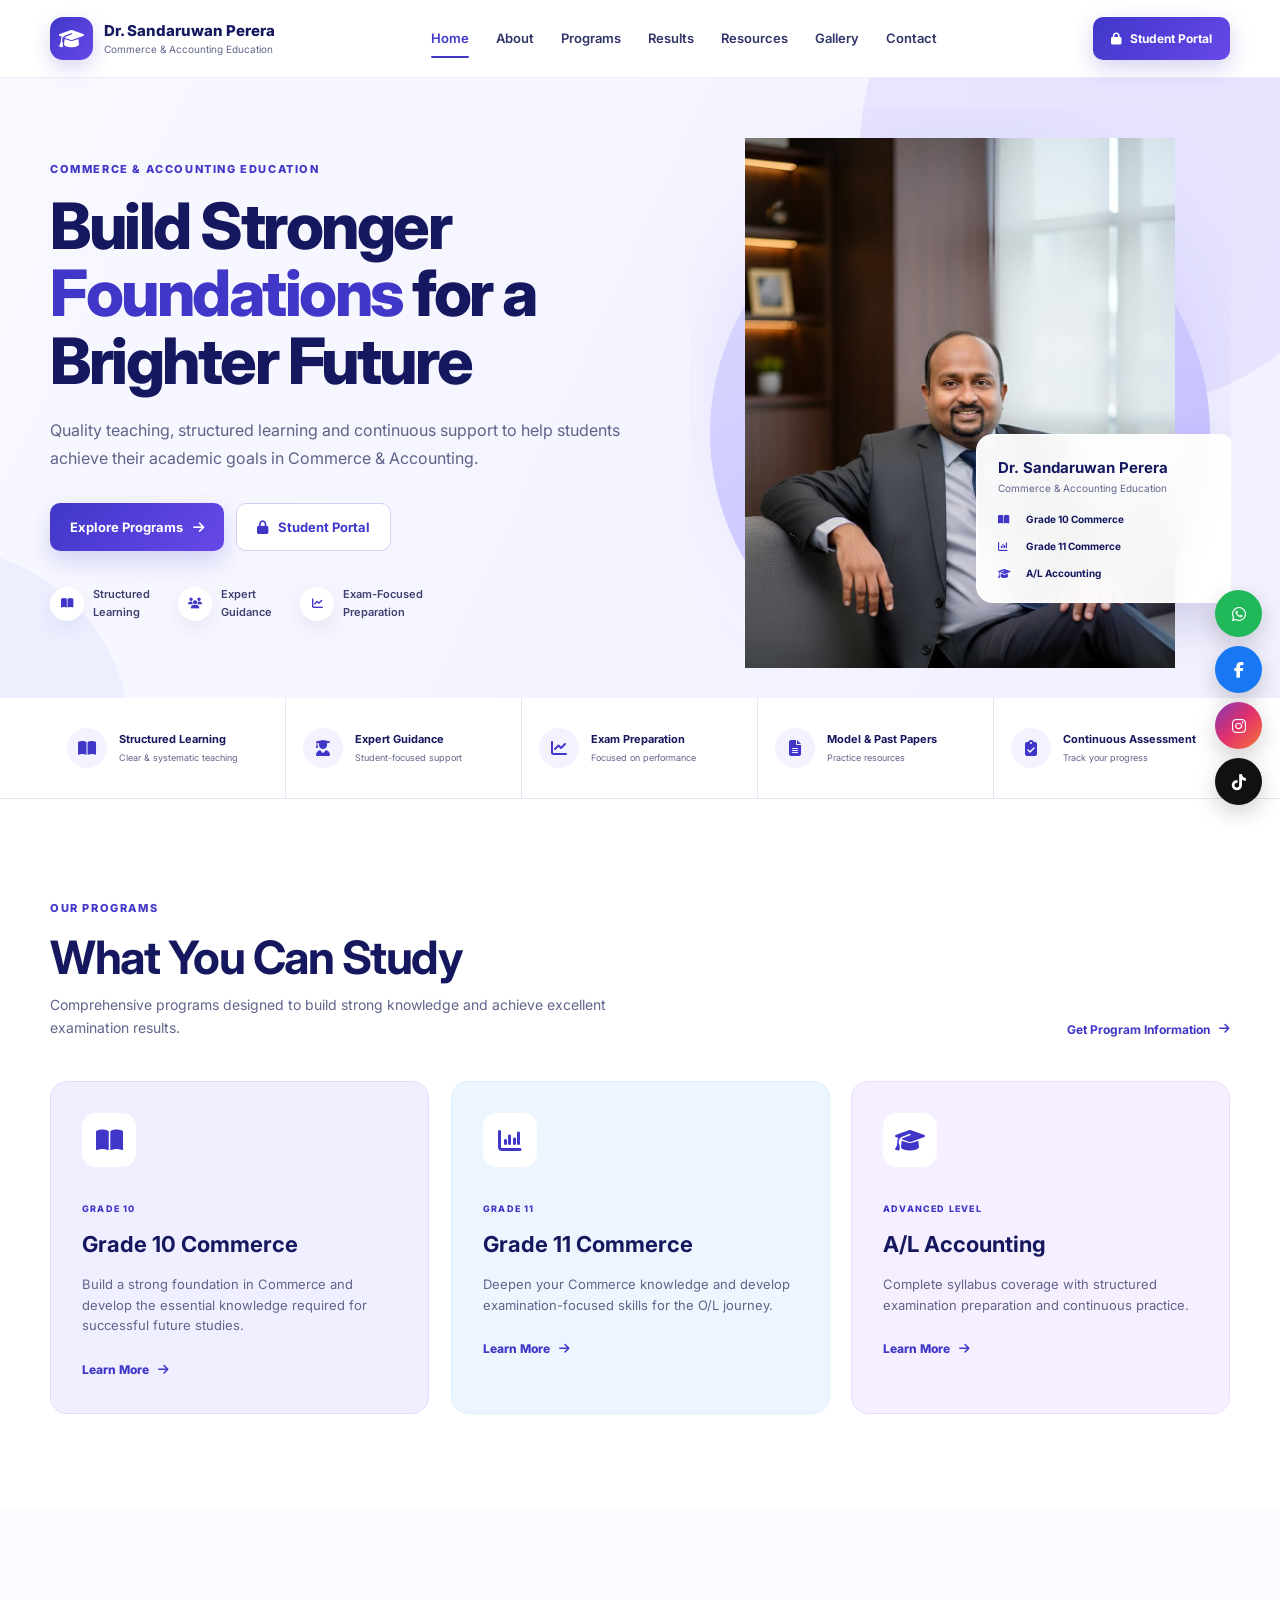
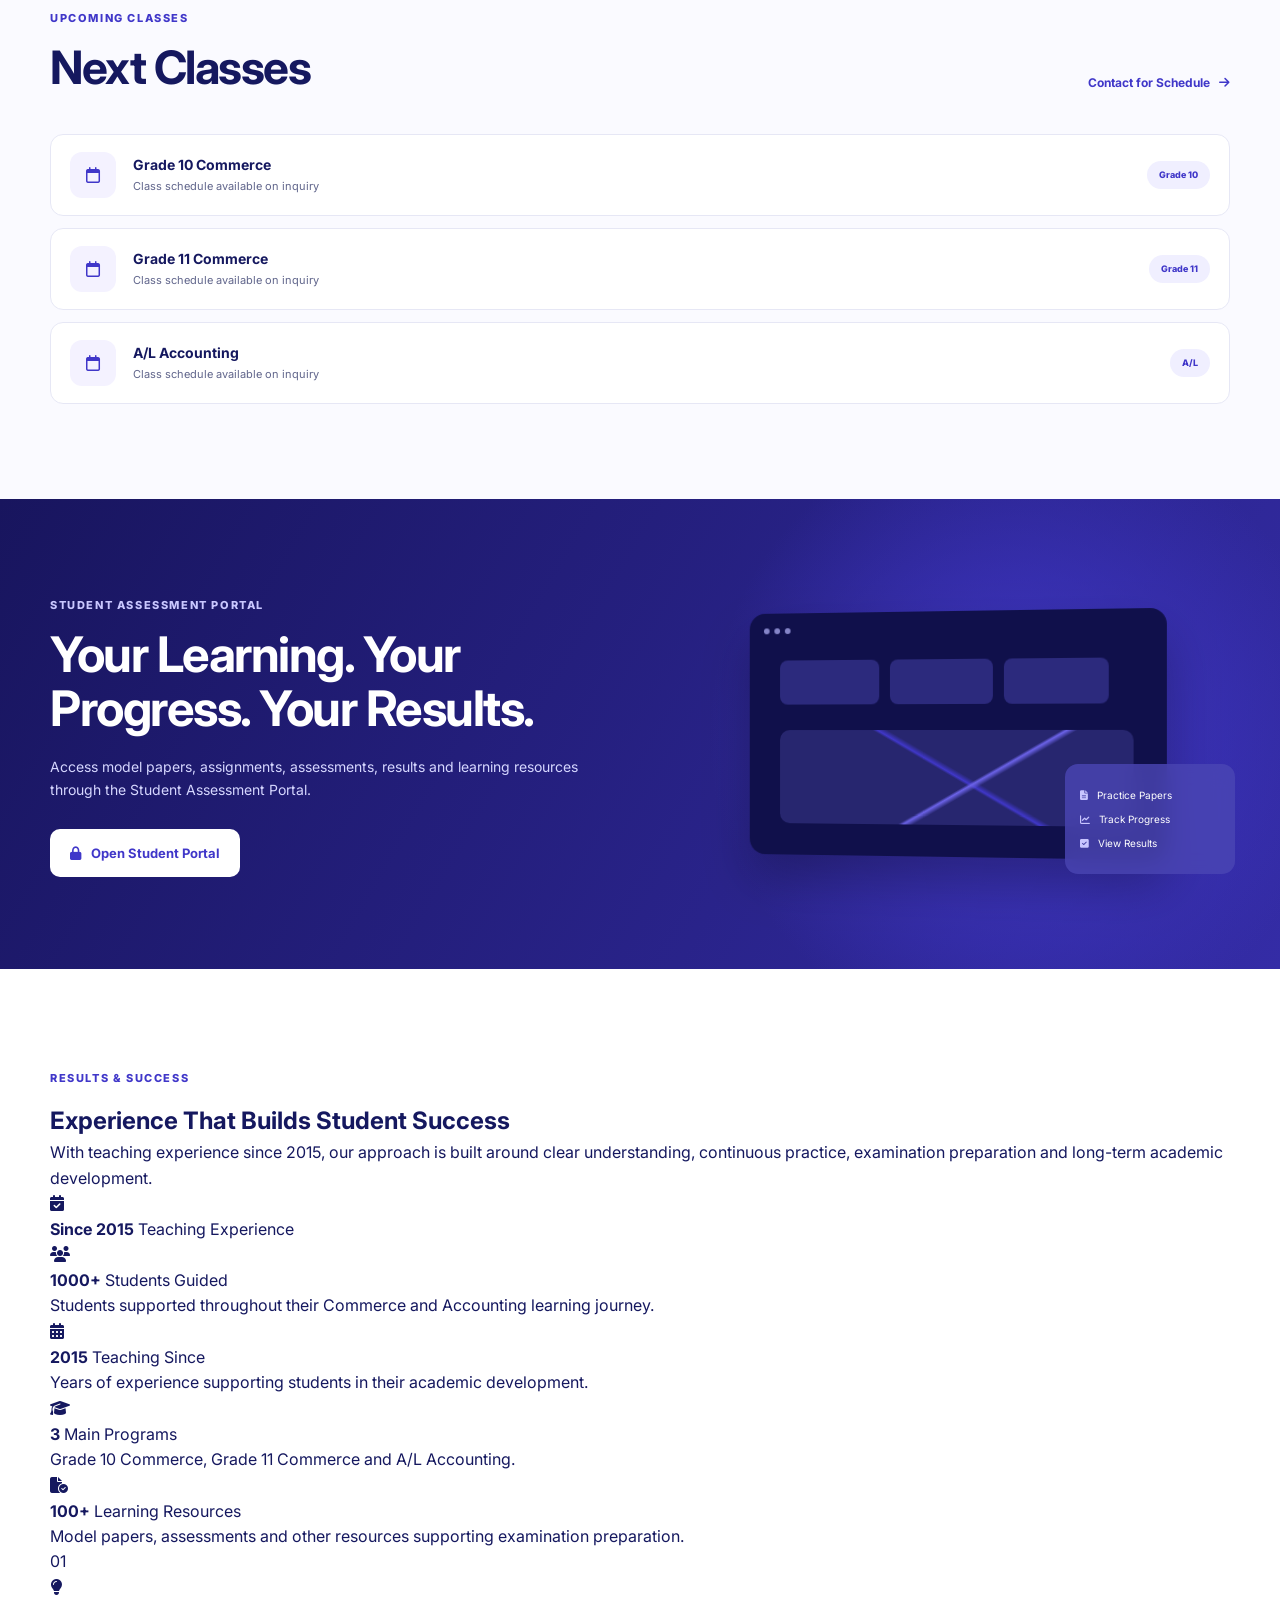
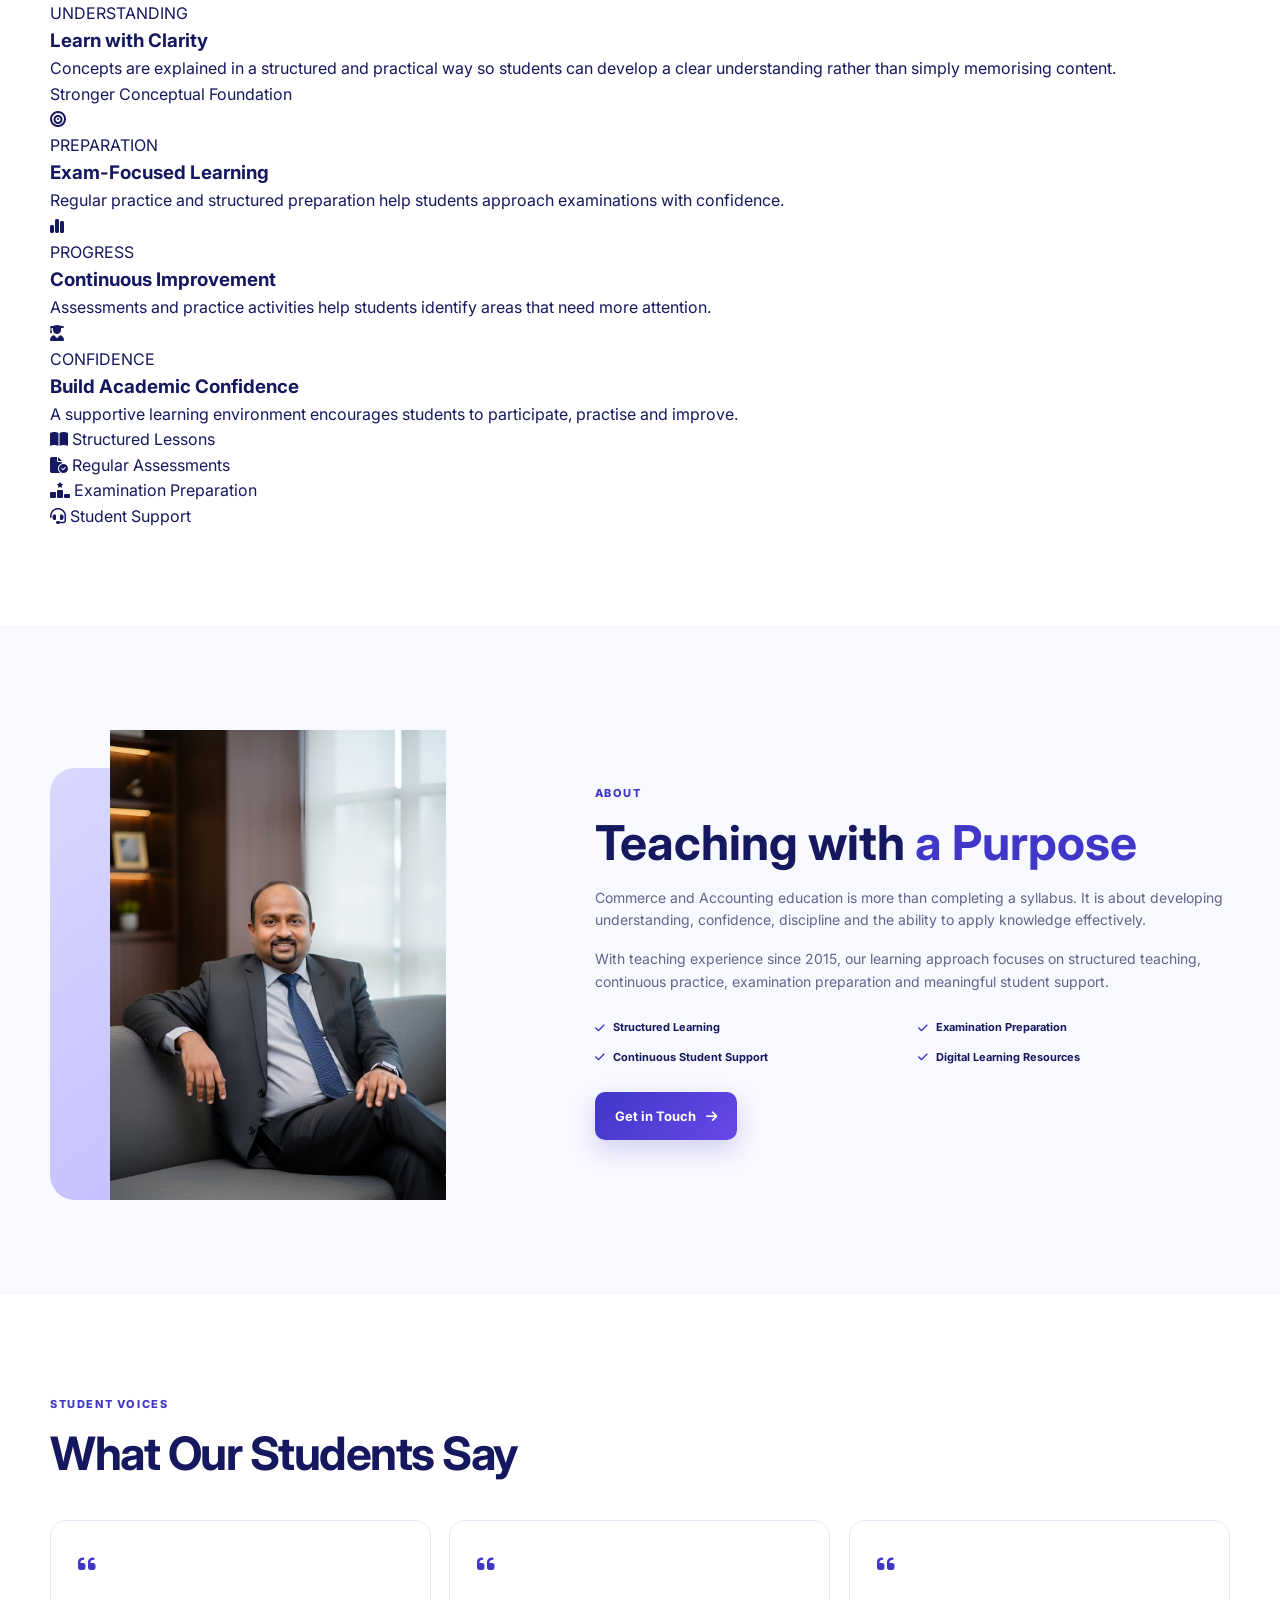
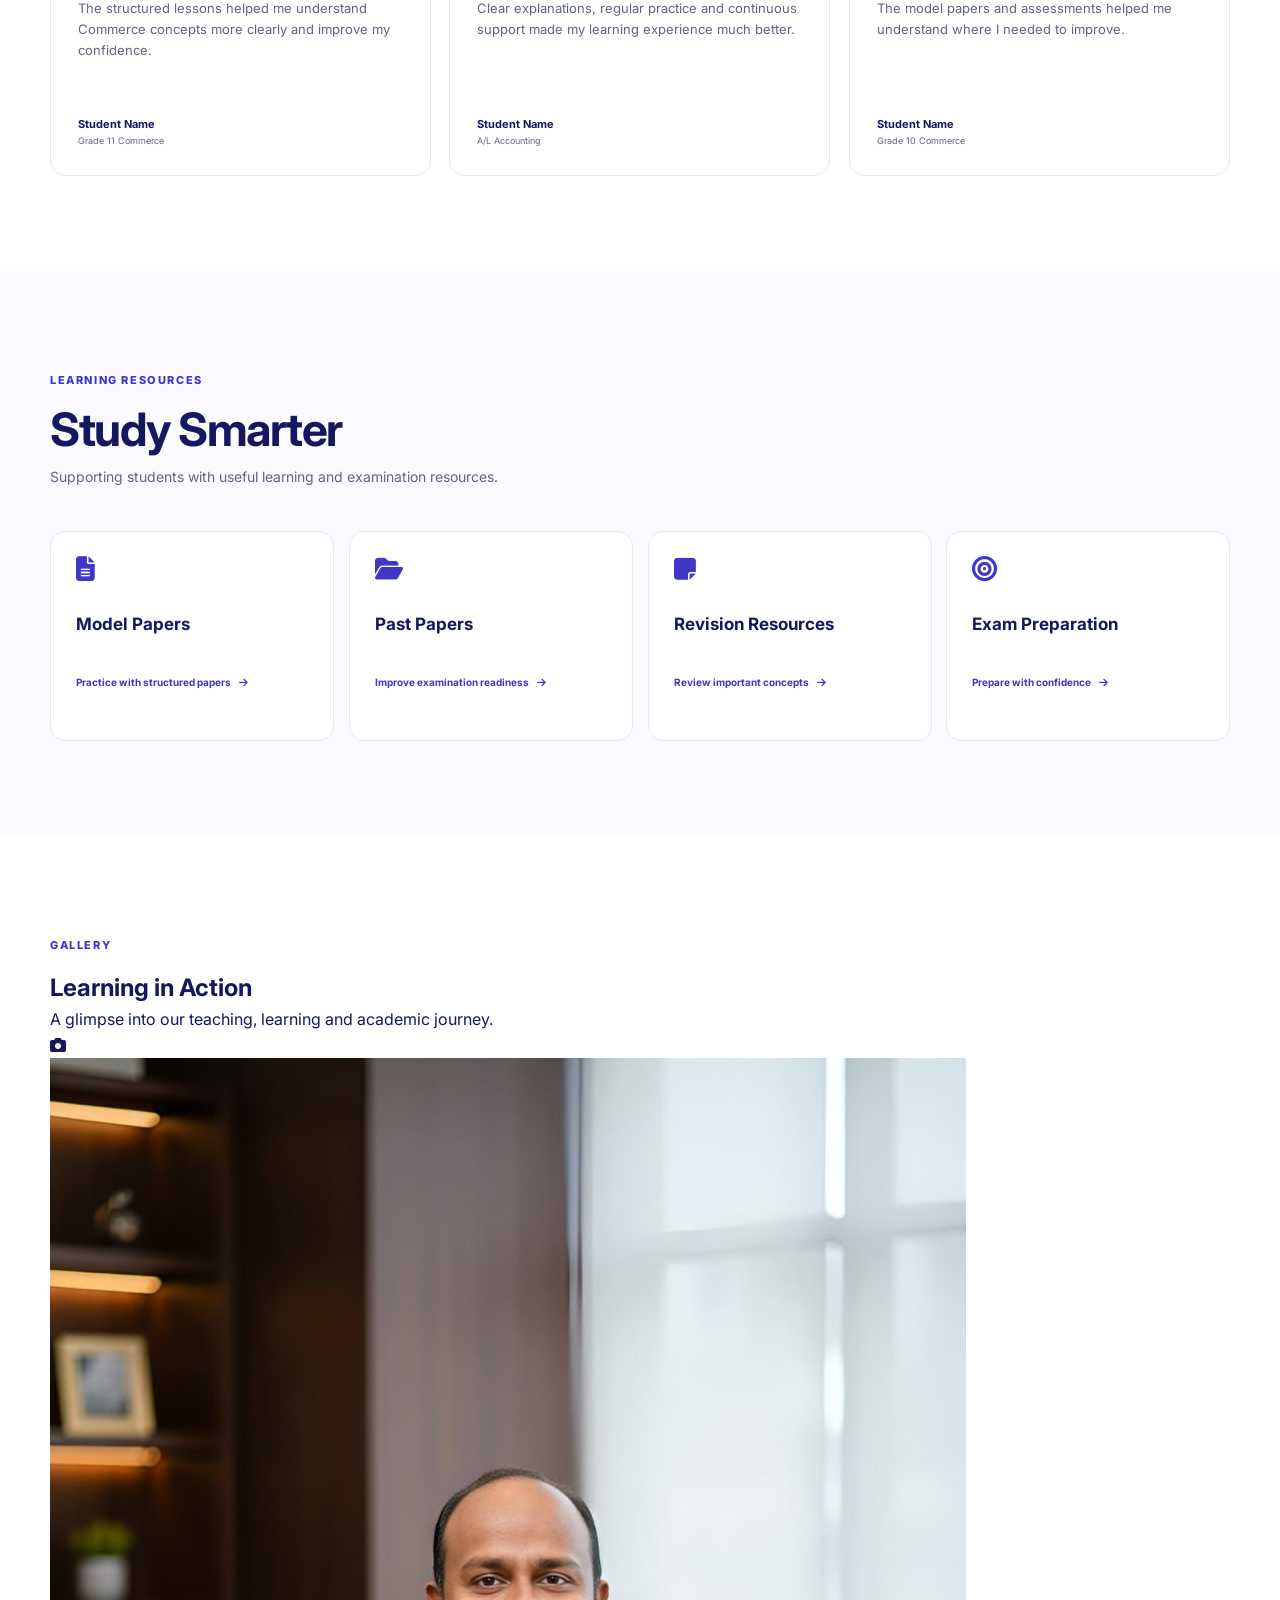
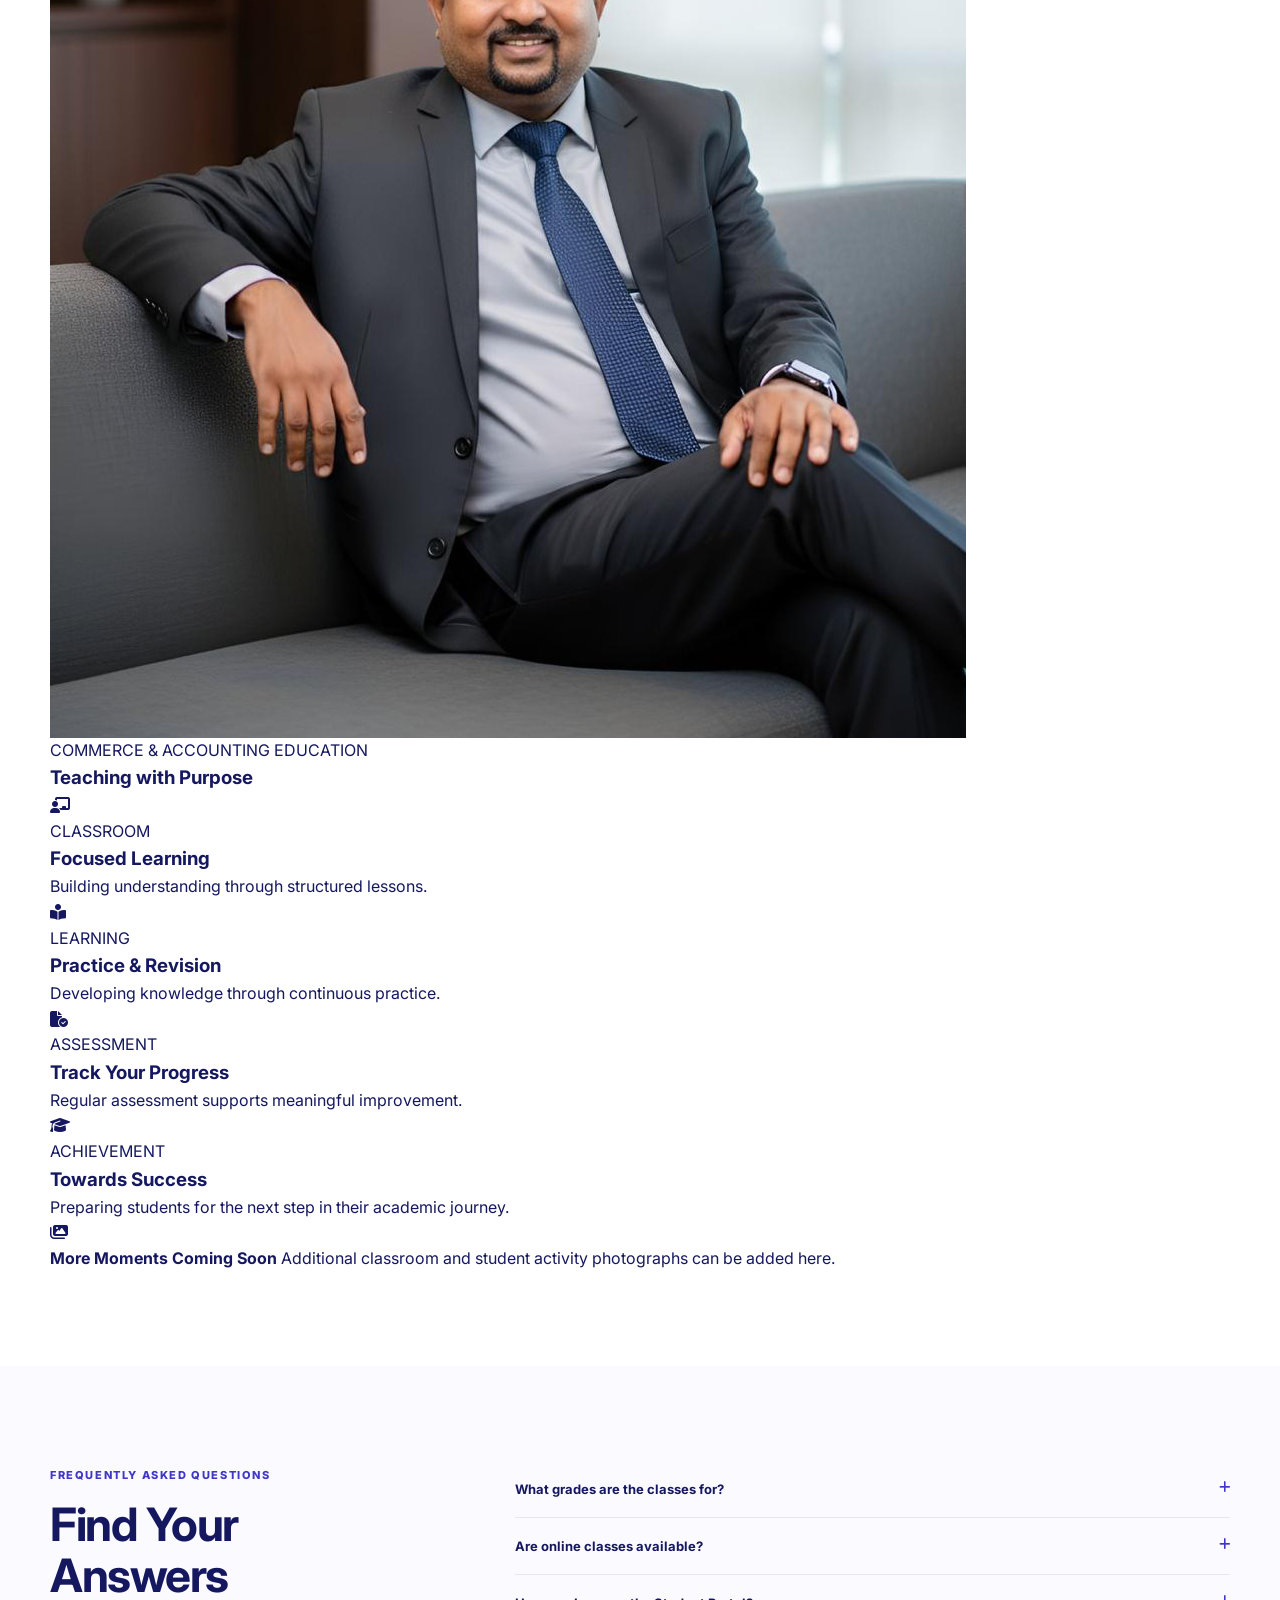
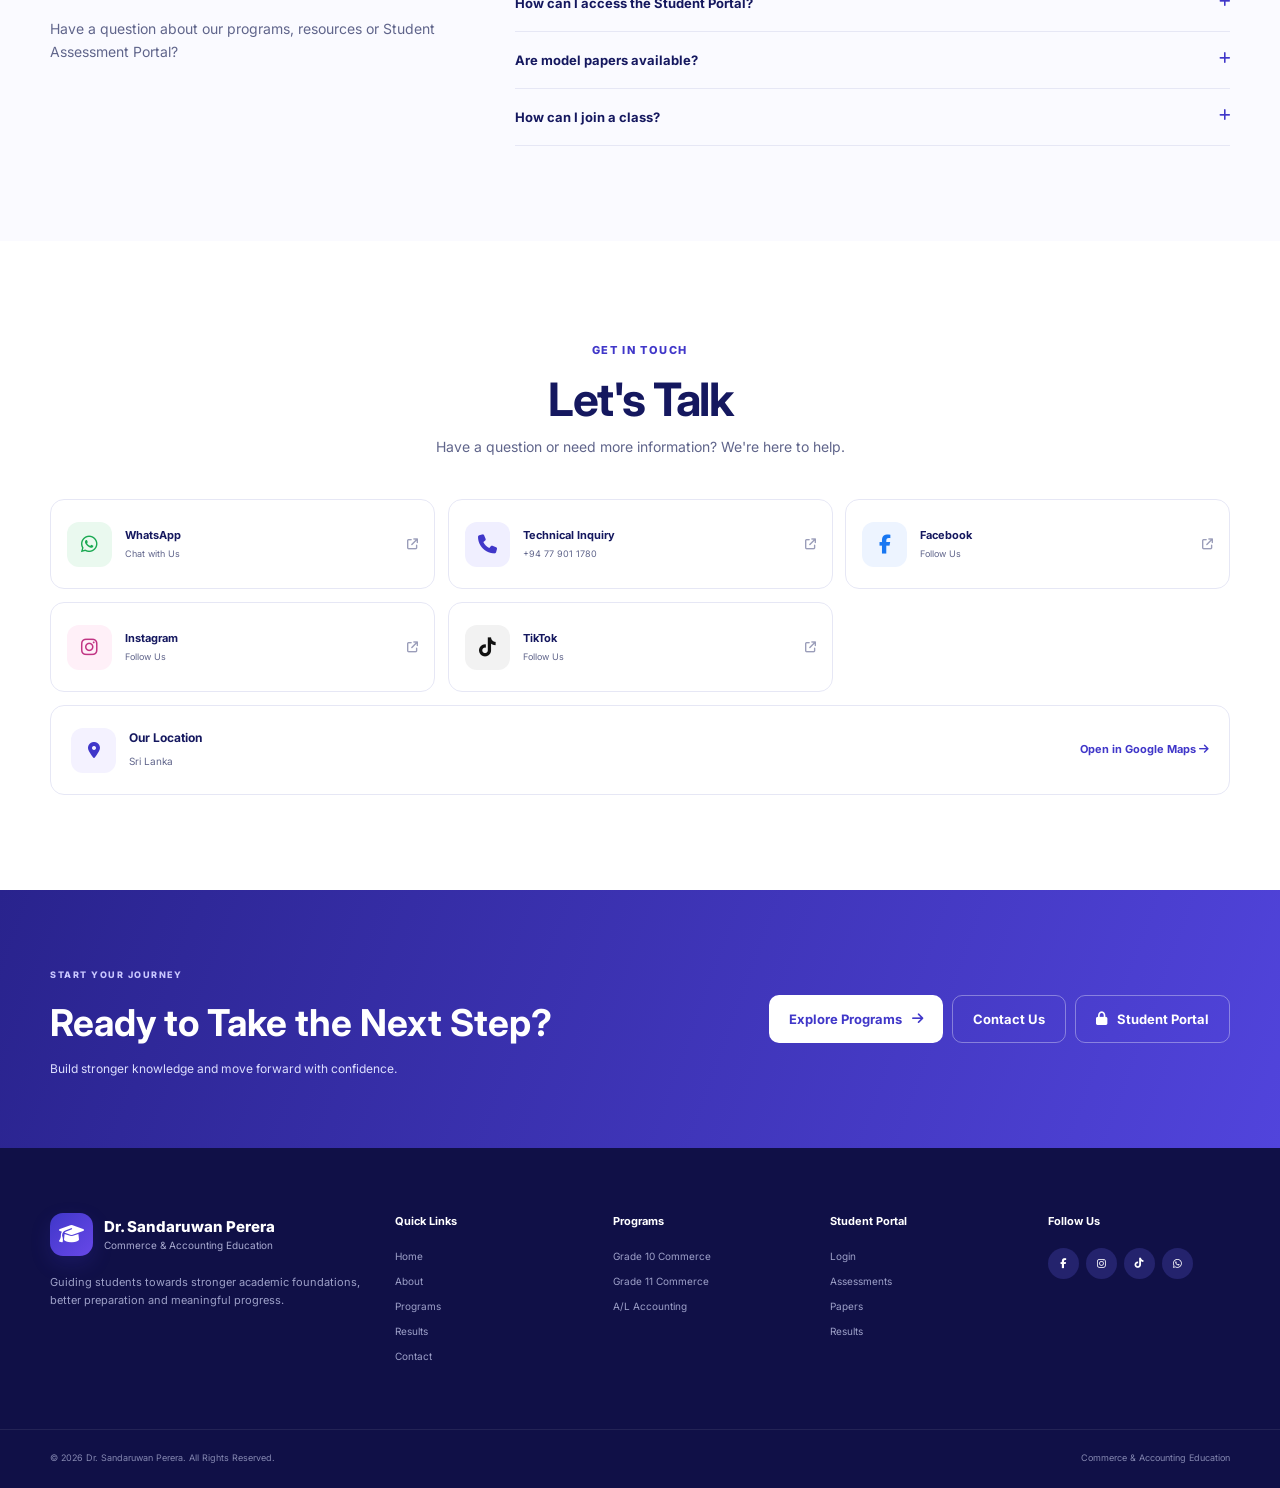
==== commit 0f76ea7f: "Update index.html" ====
--- a/index.html
+++ b/index.html
@@ -1,52 +1,37 @@
 <!DOCTYPE html>
 <html lang="en">
-
 <head>
-
     <meta charset="UTF-8">
-
     <meta name="viewport" content="width=device-width, initial-scale=1.0">
 
-    <meta
-        name="description"
-        content="Dr. Sandaruwan Perera - Commerce & Accounting Education">
-
-    <meta
-        name="theme-color"
-        content="#4037c9">
+    <meta name="description"
+          content="Dr. Sandaruwan Perera - Commerce & Accounting Education">
+
+    <meta name="theme-color" content="#4037c9">
 
     <title>
         Dr. Sandaruwan Perera | Commerce & Accounting Education
     </title>
 
-
-    <!-- GOOGLE FONT -->
-
+    <!-- Google Font -->
     <link rel="preconnect" href="https://fonts.googleapis.com">
-
-    <link rel="preconnect" href="https://fonts.gstatic.com" crossorigin>
+    <link rel="preconnect"
+          href="https://fonts.gstatic.com"
+          crossorigin>
 
     <link
         href="https://fonts.googleapis.com/css2?family=Inter:wght@400;500;600;700;800&display=swap"
         rel="stylesheet">
 
-
-    <!-- FONT AWESOME -->
-
+    <!-- Font Awesome -->
     <link
         rel="stylesheet"
         href="https://cdnjs.cloudflare.com/ajax/libs/font-awesome/6.5.2/css/all.min.css">
 
-
-    <!-- CSS -->
-
     <link rel="stylesheet" href="style.css">
-
 </head>
 
-
 <body>
-
 
 <!-- =====================================================
      HEADER
@@ -56,68 +41,30 @@
 
     <div class="container nav-container">
 
-
-        <!-- BRAND -->
-
         <a href="#home" class="brand">
 
             <div class="brand-icon">
-
                 <i class="fa-solid fa-graduation-cap"></i>
-
             </div>
 
             <div class="brand-text">
-
-                <strong>
-                    Dr. Sandaruwan Perera
-                </strong>
-
-                <span>
-                    Commerce & Accounting Education
-                </span>
-
+                <strong>Dr. Sandaruwan Perera</strong>
+                <span>Commerce & Accounting Education</span>
             </div>
 
         </a>
 
-
-        <!-- NAVIGATION -->
-
         <nav class="nav" id="mainNav">
 
-            <a href="#home" class="nav-link active">
-                Home
-            </a>
-
-            <a href="#about" class="nav-link">
-                About
-            </a>
-
-            <a href="#programs" class="nav-link">
-                Programs
-            </a>
-
-            <a href="#results" class="nav-link">
-                Results
-            </a>
-
-            <a href="#resources" class="nav-link">
-                Resources
-            </a>
-
-            <a href="#gallery" class="nav-link">
-                Gallery
-            </a>
-
-            <a href="#contact" class="nav-link">
-                Contact
-            </a>
+            <a href="#home" class="nav-link active">Home</a>
+            <a href="#about" class="nav-link">About</a>
+            <a href="#programs" class="nav-link">Programs</a>
+            <a href="#results" class="nav-link">Results</a>
+            <a href="#resources" class="nav-link">Resources</a>
+            <a href="#gallery" class="nav-link">Gallery</a>
+            <a href="#contact" class="nav-link">Contact</a>
 
         </nav>
-
-
-        <!-- NAV ACTIONS -->
 
         <div class="nav-actions">
 
@@ -128,11 +75,9 @@
                 rel="noopener">
 
                 <i class="fa-solid fa-lock"></i>
-
                 Student Portal
 
             </a>
-
 
             <button
                 class="menu-btn"
@@ -150,7 +95,6 @@
 </header>
 
 
-
 <!-- =====================================================
      MAIN
 ===================================================== -->
@@ -164,56 +108,39 @@
 
 <section class="hero" id="home">
 
-
     <div class="hero-bg-shape shape-one"></div>
-
     <div class="hero-bg-shape shape-two"></div>
 
-
     <div class="container hero-container">
 
-
-        <!-- HERO LEFT -->
-
         <div class="hero-content">
-
 
             <span class="eyebrow">
                 COMMERCE & ACCOUNTING EDUCATION
             </span>
 
-
             <h1>
-
                 Build Stronger
                 <span>Foundations</span>
                 for a Brighter Future
-
             </h1>
 
-
             <p>
-
                 Quality teaching, structured learning and
                 continuous support to help students achieve
                 their academic goals in Commerce & Accounting.
-
             </p>
 
-
             <div class="hero-buttons">
-
 
                 <a
                     href="#programs"
                     class="btn btn-primary">
 
                     Explore Programs
-
                     <i class="fa-solid fa-arrow-right"></i>
 
                 </a>
-
 
                 <a
                     href="https://drsandaruwanperera.github.io/answersheet/"
@@ -222,80 +149,47 @@
                     rel="noopener">
 
                     <i class="fa-solid fa-lock"></i>
-
                     Student Portal
 
                 </a>
 
             </div>
 
-
             <div class="hero-features">
 
-
                 <div class="mini-feature">
-
                     <i class="fa-solid fa-book-open"></i>
-
                     <span>
-                        Structured
-                        <br>
-                        Learning
+                        Structured<br>Learning
                     </span>
-
-                </div>
-
+                </div>
 
                 <div class="mini-feature">
-
                     <i class="fa-solid fa-users"></i>
-
                     <span>
-                        Expert
-                        <br>
-                        Guidance
+                        Expert<br>Guidance
                     </span>
-
-                </div>
-
+                </div>
 
                 <div class="mini-feature">
-
                     <i class="fa-solid fa-chart-line"></i>
-
                     <span>
-                        Exam-Focused
-                        <br>
-                        Preparation
+                        Exam-Focused<br>Preparation
                     </span>
-
-                </div>
-
-
-            </div>
-
-        </div>
-
-
-
-        <!-- =================================================
-             HERO PHOTO AREA
-        ================================================== -->
+                </div>
+
+            </div>
+
+        </div>
+
+
+        <!-- HERO PHOTO -->
 
         <div class="hero-visual">
 
-
-            <!-- soft glow -->
-
             <div class="portrait-glow"></div>
 
-
-            <!-- large background circle -->
-
             <div class="portrait-circle"></div>
-
-
-            <!-- PHOTO -->
 
             <div class="portrait-photo-wrap">
 
@@ -306,54 +200,30 @@
 
             </div>
 
-
-            <!-- PROFILE CARD -->
-
             <div class="profile-card">
-
 
                 <h3>
                     Dr. Sandaruwan Perera
                 </h3>
 
-
                 <p>
                     Commerce & Accounting Education
                 </p>
 
-
                 <div class="profile-program">
-
                     <i class="fa-solid fa-book-open"></i>
-
-                    <span>
-                        Grade 10 Commerce
-                    </span>
-
-                </div>
-
+                    <span>Grade 10 Commerce</span>
+                </div>
 
                 <div class="profile-program">
-
                     <i class="fa-solid fa-chart-column"></i>
-
-                    <span>
-                        Grade 11 Commerce
-                    </span>
-
-                </div>
-
+                    <span>Grade 11 Commerce</span>
+                </div>
 
                 <div class="profile-program">
-
                     <i class="fa-solid fa-graduation-cap"></i>
-
-                    <span>
-                        A/L Accounting
-                    </span>
-
-                </div>
-
+                    <span>A/L Accounting</span>
+                </div>
 
             </div>
 
@@ -362,7 +232,6 @@
     </div>
 
 </section>
-
 
 
 <!-- =====================================================
@@ -373,131 +242,75 @@
 
     <div class="container feature-grid">
 
-
         <div class="feature-item reveal">
-
             <div class="feature-icon">
                 <i class="fa-solid fa-book-open"></i>
             </div>
 
             <div>
-
-                <strong>
-                    Structured Learning
-                </strong>
-
-                <span>
-                    Clear & systematic teaching
-                </span>
-
-            </div>
-
-        </div>
-
+                <strong>Structured Learning</strong>
+                <span>Clear & systematic teaching</span>
+            </div>
+        </div>
 
         <div class="feature-item reveal">
-
             <div class="feature-icon">
                 <i class="fa-solid fa-user-graduate"></i>
             </div>
 
             <div>
-
-                <strong>
-                    Expert Guidance
-                </strong>
-
-                <span>
-                    Student-focused support
-                </span>
-
-            </div>
-
-        </div>
-
+                <strong>Expert Guidance</strong>
+                <span>Student-focused support</span>
+            </div>
+        </div>
 
         <div class="feature-item reveal">
-
             <div class="feature-icon">
                 <i class="fa-solid fa-chart-line"></i>
             </div>
 
             <div>
-
-                <strong>
-                    Exam Preparation
-                </strong>
-
-                <span>
-                    Focused on performance
-                </span>
-
-            </div>
-
-        </div>
-
+                <strong>Exam Preparation</strong>
+                <span>Focused on performance</span>
+            </div>
+        </div>
 
         <div class="feature-item reveal">
-
             <div class="feature-icon">
                 <i class="fa-solid fa-file-lines"></i>
             </div>
 
             <div>
-
-                <strong>
-                    Model & Past Papers
-                </strong>
-
-                <span>
-                    Practice resources
-                </span>
-
-            </div>
-
-        </div>
-
+                <strong>Model & Past Papers</strong>
+                <span>Practice resources</span>
+            </div>
+        </div>
 
         <div class="feature-item reveal">
-
             <div class="feature-icon">
                 <i class="fa-solid fa-clipboard-check"></i>
             </div>
 
             <div>
-
-                <strong>
-                    Continuous Assessment
-                </strong>
-
-                <span>
-                    Track your progress
-                </span>
-
-            </div>
-
-        </div>
-
+                <strong>Continuous Assessment</strong>
+                <span>Track your progress</span>
+            </div>
+        </div>
 
     </div>
 
 </section>
-
 
 
 <!-- =====================================================
      PROGRAMS
 ===================================================== -->
 
-<section
-    class="section programs-section"
-    id="programs">
+<section class="section programs-section" id="programs">
 
     <div class="container">
 
-
         <div class="section-heading reveal">
-
 
             <div>
 
@@ -510,163 +323,111 @@
                 </h2>
 
                 <p>
-
                     Comprehensive programs designed to build
                     strong knowledge and achieve excellent
                     examination results.
-
                 </p>
 
             </div>
 
-
             <a href="#contact" class="text-btn">
-
                 Get Program Information
-
                 <i class="fa-solid fa-arrow-right"></i>
-
-            </a>
-
-
-        </div>
-
+            </a>
+
+        </div>
 
 
         <div class="program-grid">
 
-
             <article class="program-card program-one reveal">
 
-
                 <div class="program-icon">
-
                     <i class="fa-solid fa-book-open"></i>
-
-                </div>
-
+                </div>
 
                 <span class="program-label">
                     GRADE 10
                 </span>
-
 
                 <h3>
                     Grade 10 Commerce
                 </h3>
 
-
                 <p>
-
                     Build a strong foundation in Commerce
                     and develop the essential knowledge
                     required for successful future studies.
-
                 </p>
 
-
                 <a href="#contact">
-
                     Learn More
-
                     <i class="fa-solid fa-arrow-right"></i>
-
                 </a>
 
-
             </article>
 
 
-
             <article class="program-card program-two reveal">
 
-
                 <div class="program-icon">
-
                     <i class="fa-solid fa-chart-column"></i>
-
-                </div>
-
+                </div>
 
                 <span class="program-label">
                     GRADE 11
                 </span>
-
 
                 <h3>
                     Grade 11 Commerce
                 </h3>
 
-
                 <p>
-
                     Deepen your Commerce knowledge and
                     develop examination-focused skills
                     for the O/L journey.
-
                 </p>
 
-
                 <a href="#contact">
-
                     Learn More
-
                     <i class="fa-solid fa-arrow-right"></i>
-
                 </a>
 
-
             </article>
 
 
-
             <article class="program-card program-three reveal">
 
-
                 <div class="program-icon">
-
                     <i class="fa-solid fa-graduation-cap"></i>
-
-                </div>
-
+                </div>
 
                 <span class="program-label">
                     ADVANCED LEVEL
                 </span>
-
 
                 <h3>
                     A/L Accounting
                 </h3>
 
-
                 <p>
-
                     Complete syllabus coverage with
                     structured examination preparation
                     and continuous practice.
-
                 </p>
 
-
                 <a href="#contact">
-
                     Learn More
-
                     <i class="fa-solid fa-arrow-right"></i>
-
                 </a>
 
-
             </article>
 
-
         </div>
 
     </div>
 
 </section>
-
 
 
 <!-- =====================================================
@@ -677,7 +438,6 @@
 
     <div class="container">
 
-
         <div class="section-heading reveal">
 
             <div>
@@ -692,30 +452,21 @@
 
             </div>
 
-
             <a href="#contact" class="text-btn">
-
                 Contact for Schedule
-
                 <i class="fa-solid fa-arrow-right"></i>
-
-            </a>
-
-        </div>
-
+            </a>
+
+        </div>
 
 
         <div class="schedule-list">
 
-
             <div class="schedule-card reveal">
 
                 <div class="schedule-icon">
-
                     <i class="fa-regular fa-calendar"></i>
-
-                </div>
-
+                </div>
 
                 <div class="schedule-info">
 
@@ -729,7 +480,6 @@
 
                 </div>
 
-
                 <span class="schedule-tag">
                     Grade 10
                 </span>
@@ -737,15 +487,11 @@
             </div>
 
 
-
             <div class="schedule-card reveal">
 
                 <div class="schedule-icon">
-
                     <i class="fa-regular fa-calendar"></i>
-
-                </div>
-
+                </div>
 
                 <div class="schedule-info">
 
@@ -759,7 +505,6 @@
 
                 </div>
 
-
                 <span class="schedule-tag">
                     Grade 11
                 </span>
@@ -767,15 +512,11 @@
             </div>
 
 
-
             <div class="schedule-card reveal">
 
                 <div class="schedule-icon">
-
                     <i class="fa-regular fa-calendar"></i>
-
-                </div>
-
+                </div>
 
                 <div class="schedule-info">
 
@@ -789,20 +530,17 @@
 
                 </div>
 
-
                 <span class="schedule-tag">
                     A/L
                 </span>
 
             </div>
 
-
         </div>
 
     </div>
 
 </section>
-
 
 
 <!-- =====================================================
@@ -813,33 +551,24 @@
 
     <div class="container portal-container">
 
-
         <div class="portal-content reveal-left">
-
 
             <span class="eyebrow light">
                 STUDENT ASSESSMENT PORTAL
             </span>
 
-
             <h2>
-
                 Your Learning.
                 Your Progress.
                 Your Results.
-
             </h2>
 
-
             <p>
-
                 Access model papers, assignments,
                 assessments, results and learning
                 resources through the Student
                 Assessment Portal.
-
             </p>
-
 
             <a
                 href="https://drsandaruwanperera.github.io/answersheet/"
@@ -848,37 +577,27 @@
                 class="btn portal-white-btn">
 
                 <i class="fa-solid fa-lock"></i>
-
                 Open Student Portal
 
             </a>
 
-
-        </div>
-
+        </div>
 
 
         <div class="portal-visual reveal-right">
 
-
             <div class="portal-screen">
 
-
                 <div class="screen-top">
-
                     <span></span>
                     <span></span>
                     <span></span>
-
-                </div>
-
+                </div>
 
                 <div class="screen-content">
 
                     <div class="fake-stat"></div>
-
                     <div class="fake-stat"></div>
-
                     <div class="fake-stat"></div>
 
                     <div class="fake-chart"></div>
@@ -887,39 +606,24 @@
 
             </div>
 
-
             <div class="portal-points">
 
-
                 <div>
-
                     <i class="fa-solid fa-file-lines"></i>
-
                     Practice Papers
-
-                </div>
-
+                </div>
 
                 <div>
-
                     <i class="fa-solid fa-chart-line"></i>
-
                     Track Progress
-
-                </div>
-
+                </div>
 
                 <div>
-
                     <i class="fa-solid fa-square-check"></i>
-
                     View Results
-
-                </div>
-
-
-            </div>
-
+                </div>
+
+            </div>
 
         </div>
 
@@ -928,129 +632,294 @@
 </section>
 
 
-
 <!-- =====================================================
-     RESULTS
+     RESULTS & SUCCESS
 ===================================================== -->
 
-<section
-    class="section results-section"
-    id="results">
+<section class="section results-section" id="results">
 
     <div class="container">
 
-
-        <div class="results-layout">
-
-
-            <div class="results-intro reveal-left">
-
+        <div class="results-heading reveal">
+
+            <div>
 
                 <span class="eyebrow">
                     RESULTS & SUCCESS
                 </span>
 
-
                 <h2>
-
-                    A Learning System
-                    Built Around
-                    Student Achievement
-
+                    Experience That
+                    Builds Student Success
                 </h2>
 
-
                 <p>
-
-                    Consistent effort, structured learning
-                    and the right guidance can create
-                    meaningful academic progress.
-
+                    With teaching experience since 2015,
+                    our approach is built around clear
+                    understanding, continuous practice,
+                    examination preparation and long-term
+                    academic development.
                 </p>
 
-
-                <a
-                    href="#contact"
-                    class="btn btn-outline">
-
-                    Learn More
-
-                    <i class="fa-solid fa-arrow-right"></i>
-
-                </a>
-
-
-            </div>
-
-
-
-            <div class="stats-grid reveal-right">
-
-
-                <div class="stat-card">
-
+            </div>
+
+
+            <div class="results-heading-badge">
+
+                <i class="fa-solid fa-calendar-check"></i>
+
+                <div>
+
+                    <strong>
+                        Since 2015
+                    </strong>
+
+                    <span>
+                        Teaching Experience
+                    </span>
+
+                </div>
+
+            </div>
+
+        </div>
+
+
+        <div class="results-stat-grid">
+
+            <div class="big-stat-card reveal">
+
+                <div class="big-stat-icon">
                     <i class="fa-solid fa-users"></i>
-
-                    <strong
-                        class="counter"
-                        data-target="1000">
-                        0
-                    </strong>
-
-                    <span>
-                        Students Guided
-                    </span>
-
-                </div>
-
-
-                <div class="stat-card">
-
-                    <i class="fa-solid fa-book"></i>
-
-                    <strong
-                        class="counter"
-                        data-target="3">
-                        0
-                    </strong>
-
-                    <span>
-                        Academic Programs
-                    </span>
-
-                </div>
-
-
-                <div class="stat-card">
-
-                    <i class="fa-solid fa-file-lines"></i>
-
-                    <strong>
-                        100+
-                    </strong>
-
-                    <span>
-                        Learning Resources
-                    </span>
-
-                </div>
-
-
-                <div class="stat-card">
-
-                    <i class="fa-solid fa-star"></i>
-
-                    <strong>
-                        Growing
-                    </strong>
-
-                    <span>
-                        Success Stories
-                    </span>
-
-                </div>
-
-
+                </div>
+
+                <strong class="big-stat-number">
+                    1000+
+                </strong>
+
+                <span>
+                    Students Guided
+                </span>
+
+                <p>
+                    Students supported throughout their
+                    Commerce and Accounting learning journey.
+                </p>
+
+            </div>
+
+
+            <div class="big-stat-card reveal">
+
+                <div class="big-stat-icon">
+                    <i class="fa-solid fa-calendar-days"></i>
+                </div>
+
+                <strong class="big-stat-number">
+                    2015
+                </strong>
+
+                <span>
+                    Teaching Since
+                </span>
+
+                <p>
+                    Years of experience supporting students
+                    in their academic development.
+                </p>
+
+            </div>
+
+
+            <div class="big-stat-card reveal">
+
+                <div class="big-stat-icon">
+                    <i class="fa-solid fa-graduation-cap"></i>
+                </div>
+
+                <strong class="big-stat-number">
+                    3
+                </strong>
+
+                <span>
+                    Main Programs
+                </span>
+
+                <p>
+                    Grade 10 Commerce, Grade 11 Commerce
+                    and A/L Accounting.
+                </p>
+
+            </div>
+
+
+            <div class="big-stat-card reveal">
+
+                <div class="big-stat-icon">
+                    <i class="fa-solid fa-file-circle-check"></i>
+                </div>
+
+                <strong class="big-stat-number">
+                    100+
+                </strong>
+
+                <span>
+                    Learning Resources
+                </span>
+
+                <p>
+                    Model papers, assessments and other
+                    resources supporting examination preparation.
+                </p>
+
+            </div>
+
+        </div>
+
+
+        <div class="achievement-grid">
+
+            <div class="achievement-card achievement-main reveal-left">
+
+                <div class="achievement-number">
+                    01
+                </div>
+
+                <div class="achievement-icon">
+                    <i class="fa-solid fa-lightbulb"></i>
+                </div>
+
+                <span class="achievement-label">
+                    UNDERSTANDING
+                </span>
+
+                <h3>
+                    Learn with Clarity
+                </h3>
+
+                <p>
+                    Concepts are explained in a structured
+                    and practical way so students can develop
+                    a clear understanding rather than simply
+                    memorising content.
+                </p>
+
+                <div class="achievement-line"></div>
+
+                <span class="achievement-bottom">
+                    Stronger Conceptual Foundation
+                </span>
+
+            </div>
+
+
+            <div class="achievement-side">
+
+                <div class="achievement-card small reveal">
+
+                    <div class="small-icon">
+                        <i class="fa-solid fa-bullseye"></i>
+                    </div>
+
+                    <div>
+
+                        <span class="achievement-label">
+                            PREPARATION
+                        </span>
+
+                        <h3>
+                            Exam-Focused Learning
+                        </h3>
+
+                        <p>
+                            Regular practice and structured
+                            preparation help students approach
+                            examinations with confidence.
+                        </p>
+
+                    </div>
+
+                </div>
+
+
+                <div class="achievement-card small reveal">
+
+                    <div class="small-icon">
+                        <i class="fa-solid fa-chart-simple"></i>
+                    </div>
+
+                    <div>
+
+                        <span class="achievement-label">
+                            PROGRESS
+                        </span>
+
+                        <h3>
+                            Continuous Improvement
+                        </h3>
+
+                        <p>
+                            Assessments and practice activities
+                            help students identify areas that
+                            need more attention.
+                        </p>
+
+                    </div>
+
+                </div>
+
+
+                <div class="achievement-card small reveal">
+
+                    <div class="small-icon">
+                        <i class="fa-solid fa-user-graduate"></i>
+                    </div>
+
+                    <div>
+
+                        <span class="achievement-label">
+                            CONFIDENCE
+                        </span>
+
+                        <h3>
+                            Build Academic Confidence
+                        </h3>
+
+                        <p>
+                            A supportive learning environment
+                            encourages students to participate,
+                            practise and improve.
+                        </p>
+
+                    </div>
+
+                </div>
+
+            </div>
+
+        </div>
+
+
+        <div class="results-strip reveal">
+
+            <div>
+                <i class="fa-solid fa-book-open"></i>
+                <span>Structured Lessons</span>
+            </div>
+
+            <div>
+                <i class="fa-solid fa-file-circle-check"></i>
+                <span>Regular Assessments</span>
+            </div>
+
+            <div>
+                <i class="fa-solid fa-ranking-star"></i>
+                <span>Examination Preparation</span>
+            </div>
+
+            <div>
+                <i class="fa-solid fa-headset"></i>
+                <span>Student Support</span>
             </div>
 
         </div>
@@ -1058,130 +927,91 @@
     </div>
 
 </section>
-
 
 
 <!-- =====================================================
      ABOUT
 ===================================================== -->
 
-<section
-    class="section about-section"
-    id="about">
+<section class="section about-section" id="about">
 
     <div class="container about-grid">
 
-
         <div class="about-image reveal-left">
 
-
             <div class="about-image-bg"></div>
-
 
             <img
                 src="assets/sir-photo.png"
                 alt="Dr. Sandaruwan Perera">
 
-
-        </div>
-
+        </div>
 
 
         <div class="about-content reveal-right">
 
-
             <span class="eyebrow">
-                ABOUT DR. SANDARUWAN PERERA
+                ABOUT
             </span>
 
-
             <h2>
-
                 Teaching with
                 <span>a Purpose</span>
-
             </h2>
 
-
             <p>
-
                 Commerce and Accounting education is more
                 than completing a syllabus. It is about
                 developing understanding, confidence,
                 discipline and the ability to apply
                 knowledge effectively.
-
             </p>
 
-
             <p>
-
-                Our learning approach focuses on structured
+                With teaching experience since 2015,
+                our learning approach focuses on structured
                 teaching, continuous practice, examination
                 preparation and meaningful student support.
-
             </p>
 
-
             <div class="about-points">
 
-
                 <div>
-
                     <i class="fa-solid fa-check"></i>
-
                     Structured Learning
-
-                </div>
-
+                </div>
 
                 <div>
-
                     <i class="fa-solid fa-check"></i>
-
                     Examination Preparation
-
-                </div>
-
+                </div>
 
                 <div>
-
                     <i class="fa-solid fa-check"></i>
-
                     Continuous Student Support
-
-                </div>
-
+                </div>
 
                 <div>
-
                     <i class="fa-solid fa-check"></i>
-
                     Digital Learning Resources
-
-                </div>
-
-
-            </div>
-
+                </div>
+
+            </div>
 
             <a
                 href="#contact"
                 class="btn btn-primary">
 
                 Get in Touch
-
                 <i class="fa-solid fa-arrow-right"></i>
 
             </a>
 
-
         </div>
 
     </div>
 
 </section>
-
 
 
 <!-- =====================================================
@@ -1192,7 +1022,6 @@
 
     <div class="container">
 
-
         <div class="section-heading reveal">
 
             <div>
@@ -1210,28 +1039,19 @@
         </div>
 
 
-
         <div class="testimonial-grid">
 
-
             <article class="testimonial-card reveal">
 
-
                 <div class="quote-icon">
-
                     <i class="fa-solid fa-quote-left"></i>
-
-                </div>
-
+                </div>
 
                 <p>
-
                     The structured lessons helped me
                     understand Commerce concepts more
                     clearly and improve my confidence.
-
                 </p>
-
 
                 <div class="student-info">
 
@@ -1245,29 +1065,20 @@
 
                 </div>
 
-
             </article>
 
 
-
             <article class="testimonial-card reveal">
 
-
                 <div class="quote-icon">
-
                     <i class="fa-solid fa-quote-left"></i>
-
-                </div>
-
+                </div>
 
                 <p>
-
                     Clear explanations, regular practice
                     and continuous support made my learning
                     experience much better.
-
                 </p>
-
 
                 <div class="student-info">
 
@@ -1281,28 +1092,19 @@
 
                 </div>
 
-
             </article>
 
 
-
             <article class="testimonial-card reveal">
 
-
                 <div class="quote-icon">
-
                     <i class="fa-solid fa-quote-left"></i>
-
-                </div>
-
+                </div>
 
                 <p>
-
                     The model papers and assessments helped
                     me understand where I needed to improve.
-
                 </p>
-
 
                 <div class="student-info">
 
@@ -1316,28 +1118,22 @@
 
                 </div>
 
-
             </article>
 
-
         </div>
 
     </div>
 
 </section>
-
 
 
 <!-- =====================================================
      RESOURCES
 ===================================================== -->
 
-<section
-    class="section resources-section"
-    id="resources">
+<section class="section resources-section" id="resources">
 
     <div class="container">
-
 
         <div class="section-heading reveal">
 
@@ -1352,10 +1148,8 @@
                 </h2>
 
                 <p>
-
                     Supporting students with useful
                     learning and examination resources.
-
                 </p>
 
             </div>
@@ -1363,9 +1157,7 @@
         </div>
 
 
-
         <div class="resource-grid">
-
 
             <a
                 href="https://drsandaruwanperera.github.io/answersheet/"
@@ -1380,15 +1172,11 @@
                 </h3>
 
                 <span>
-
                     Practice with structured papers
-
                     <i class="fa-solid fa-arrow-right"></i>
-
-                </span>
-
-            </a>
-
+                </span>
+
+            </a>
 
 
             <a
@@ -1404,15 +1192,11 @@
                 </h3>
 
                 <span>
-
                     Improve examination readiness
-
                     <i class="fa-solid fa-arrow-right"></i>
-
-                </span>
-
-            </a>
-
+                </span>
+
+            </a>
 
 
             <a
@@ -1428,15 +1212,11 @@
                 </h3>
 
                 <span>
-
                     Review important concepts
-
                     <i class="fa-solid fa-arrow-right"></i>
-
-                </span>
-
-            </a>
-
+                </span>
+
+            </a>
 
 
             <a
@@ -1452,36 +1232,28 @@
                 </h3>
 
                 <span>
-
                     Prepare with confidence
-
                     <i class="fa-solid fa-arrow-right"></i>
-
-                </span>
-
-            </a>
-
+                </span>
+
+            </a>
 
         </div>
 
     </div>
 
 </section>
-
 
 
 <!-- =====================================================
      GALLERY
 ===================================================== -->
 
-<section
-    class="section gallery-section"
-    id="gallery">
+<section class="section gallery-section" id="gallery">
 
     <div class="container">
 
-
-        <div class="section-heading reveal">
+        <div class="gallery-heading reveal">
 
             <div>
 
@@ -1490,99 +1262,163 @@
                 </span>
 
                 <h2>
-                    Moments from Our Journey
+                    Learning in Action
                 </h2>
 
-            </div>
-
-        </div>
-
-
-
-        <div class="gallery-grid">
-
-
-            <div class="gallery-item gallery-large reveal-scale">
-
-                <div class="gallery-placeholder">
-
-                    <i class="fa-solid fa-image"></i>
+                <p>
+                    A glimpse into our teaching, learning
+                    and academic journey.
+                </p>
+
+            </div>
+
+            <div class="gallery-heading-icon">
+                <i class="fa-solid fa-camera"></i>
+            </div>
+
+        </div>
+
+
+        <div class="gallery-showcase">
+
+
+            <!-- MAIN IMAGE -->
+
+            <div class="gallery-photo gallery-main reveal-scale">
+
+                <img
+                    src="assets/sir-photo.png"
+                    alt="Dr. Sandaruwan Perera">
+
+                <div class="gallery-overlay">
 
                     <span>
-                        Classroom
+                        COMMERCE & ACCOUNTING EDUCATION
                     </span>
 
-                </div>
-
-            </div>
-
-
-            <div class="gallery-item reveal-scale">
-
-                <div class="gallery-placeholder">
-
-                    <i class="fa-solid fa-image"></i>
-
-                    <span>
-                        Learning
-                    </span>
-
-                </div>
-
-            </div>
-
-
-            <div class="gallery-item reveal-scale">
-
-                <div class="gallery-placeholder">
-
-                    <i class="fa-solid fa-image"></i>
-
-                    <span>
-                        Students
-                    </span>
-
-                </div>
-
-            </div>
-
-
-            <div class="gallery-item reveal-scale">
-
-                <div class="gallery-placeholder">
-
-                    <i class="fa-solid fa-image"></i>
-
-                    <span>
-                        Activities
-                    </span>
-
-                </div>
-
-            </div>
-
-
-            <div class="gallery-item gallery-wide reveal-scale">
-
-                <div class="gallery-placeholder">
-
-                    <i class="fa-solid fa-image"></i>
-
-                    <span>
-                        Education & Achievement
-                    </span>
-
-                </div>
-
-            </div>
-
+                    <h3>
+                        Teaching with Purpose
+                    </h3>
+
+                </div>
+
+            </div>
+
+
+            <!-- CARD -->
+
+            <div class="gallery-photo gallery-card gallery-card-one reveal-scale">
+
+                <div class="gallery-visual-icon">
+                    <i class="fa-solid fa-chalkboard-user"></i>
+                </div>
+
+                <span>
+                    CLASSROOM
+                </span>
+
+                <h3>
+                    Focused Learning
+                </h3>
+
+                <p>
+                    Building understanding through
+                    structured lessons.
+                </p>
+
+            </div>
+
+
+            <div class="gallery-photo gallery-card gallery-card-two reveal-scale">
+
+                <div class="gallery-visual-icon">
+                    <i class="fa-solid fa-book-open-reader"></i>
+                </div>
+
+                <span>
+                    LEARNING
+                </span>
+
+                <h3>
+                    Practice & Revision
+                </h3>
+
+                <p>
+                    Developing knowledge through
+                    continuous practice.
+                </p>
+
+            </div>
+
+
+            <div class="gallery-photo gallery-card gallery-card-three reveal-scale">
+
+                <div class="gallery-visual-icon">
+                    <i class="fa-solid fa-file-circle-check"></i>
+                </div>
+
+                <span>
+                    ASSESSMENT
+                </span>
+
+                <h3>
+                    Track Your Progress
+                </h3>
+
+                <p>
+                    Regular assessment supports
+                    meaningful improvement.
+                </p>
+
+            </div>
+
+
+            <div class="gallery-photo gallery-card gallery-card-four reveal-scale">
+
+                <div class="gallery-visual-icon">
+                    <i class="fa-solid fa-graduation-cap"></i>
+                </div>
+
+                <span>
+                    ACHIEVEMENT
+                </span>
+
+                <h3>
+                    Towards Success
+                </h3>
+
+                <p>
+                    Preparing students for the next
+                    step in their academic journey.
+                </p>
+
+            </div>
+
+        </div>
+
+
+        <div class="gallery-note reveal">
+
+            <i class="fa-solid fa-images"></i>
+
+            <div>
+
+                <strong>
+                    More Moments Coming Soon
+                </strong>
+
+                <span>
+                    Additional classroom and student
+                    activity photographs can be added here.
+                </span>
+
+            </div>
 
         </div>
 
     </div>
 
 </section>
-
 
 
 <!-- =====================================================
@@ -1593,38 +1429,27 @@
 
     <div class="container faq-grid">
 
-
         <div class="faq-intro reveal-left">
 
             <span class="eyebrow">
-
                 FREQUENTLY ASKED QUESTIONS
-
             </span>
 
-
             <h2>
-
                 Find Your
                 <br>
                 Answers
-
             </h2>
 
-
             <p>
-
                 Have a question about our programs,
                 resources or Student Assessment Portal?
-
             </p>
 
         </div>
 
 
-
         <div class="faq-list reveal-right">
-
 
             <div class="faq-item">
 
@@ -1638,21 +1463,17 @@
 
                 </button>
 
-
                 <div class="faq-answer">
 
                     <p>
-
                         Classes are available for Grade 10
                         Commerce, Grade 11 Commerce and
                         A/L Accounting.
-
                     </p>
 
                 </div>
 
             </div>
-
 
 
             <div class="faq-item">
@@ -1667,20 +1488,16 @@
 
                 </button>
 
-
                 <div class="faq-answer">
 
                     <p>
-
                         Please contact us for current class
                         formats and available schedules.
-
                     </p>
 
                 </div>
 
             </div>
-
 
 
             <div class="faq-item">
@@ -1695,21 +1512,17 @@
 
                 </button>
 
-
                 <div class="faq-answer">
 
                     <p>
-
                         Use the Student Portal button on
                         this website to access the
                         assessment platform.
-
                     </p>
 
                 </div>
 
             </div>
-
 
 
             <div class="faq-item">
@@ -1724,21 +1537,17 @@
 
                 </button>
 
-
                 <div class="faq-answer">
 
                     <p>
-
                         Learning and examination resources
                         are available through the Student
                         Assessment Portal.
-
                     </p>
 
                 </div>
 
             </div>
-
 
 
             <div class="faq-item">
@@ -1753,22 +1562,18 @@
 
                 </button>
 
-
                 <div class="faq-answer">
 
                     <p>
-
                         Contact us through WhatsApp or
                         the contact section for current
                         class information.
-
                     </p>
 
                 </div>
 
             </div>
 
-
         </div>
 
     </div>
@@ -1776,41 +1581,30 @@
 </section>
 
 
-
 <!-- =====================================================
-     CONTACT / LET'S TALK
+     CONTACT
 ===================================================== -->
 
-<section
-    class="section contact-section"
-    id="contact">
+<section class="section contact-section" id="contact">
 
     <div class="container">
 
-
         <div class="contact-header reveal">
-
 
             <span class="eyebrow">
                 GET IN TOUCH
             </span>
 
-
             <h2>
                 Let's Talk
             </h2>
 
-
             <p>
-
                 Have a question or need more information?
                 We're here to help.
-
             </p>
 
-
-        </div>
-
+        </div>
 
 
         <div class="contact-grid">
@@ -1824,32 +1618,18 @@
                 rel="noopener"
                 class="contact-card reveal">
 
-
                 <div class="contact-icon whatsapp-icon">
-
                     <i class="fa-brands fa-whatsapp"></i>
-
-                </div>
-
+                </div>
 
                 <div>
-
-                    <strong>
-                        WhatsApp
-                    </strong>
-
-                    <span>
-                        Chat with Us
-                    </span>
-
-                </div>
-
+                    <strong>WhatsApp</strong>
+                    <span>Chat with Us</span>
+                </div>
 
                 <i class="fa-solid fa-arrow-up-right-from-square"></i>
 
-
-            </a>
-
+            </a>
 
 
             <!-- TECHNICAL -->
@@ -1858,32 +1638,18 @@
                 href="tel:+94779011780"
                 class="contact-card reveal">
 
-
                 <div class="contact-icon">
-
                     <i class="fa-solid fa-phone"></i>
-
-                </div>
-
+                </div>
 
                 <div>
-
-                    <strong>
-                        Technical Inquiry
-                    </strong>
-
-                    <span>
-                        +94 77 901 1780
-                    </span>
-
-                </div>
-
+                    <strong>Technical Inquiry</strong>
+                    <span>+94 77 901 1780</span>
+                </div>
 
                 <i class="fa-solid fa-arrow-up-right-from-square"></i>
 
-
-            </a>
-
+            </a>
 
 
             <!-- FACEBOOK -->
@@ -1894,32 +1660,18 @@
                 rel="noopener"
                 class="contact-card reveal">
 
-
                 <div class="contact-icon facebook-icon">
-
                     <i class="fa-brands fa-facebook-f"></i>
-
-                </div>
-
+                </div>
 
                 <div>
-
-                    <strong>
-                        Facebook
-                    </strong>
-
-                    <span>
-                        Follow Us
-                    </span>
-
-                </div>
-
+                    <strong>Facebook</strong>
+                    <span>Follow Us</span>
+                </div>
 
                 <i class="fa-solid fa-arrow-up-right-from-square"></i>
 
-
-            </a>
-
+            </a>
 
 
             <!-- INSTAGRAM -->
@@ -1930,32 +1682,18 @@
                 rel="noopener"
                 class="contact-card reveal">
 
-
                 <div class="contact-icon instagram-icon">
-
                     <i class="fa-brands fa-instagram"></i>
-
-                </div>
-
+                </div>
 
                 <div>
-
-                    <strong>
-                        Instagram
-                    </strong>
-
-                    <span>
-                        Follow Us
-                    </span>
-
-                </div>
-
+                    <strong>Instagram</strong>
+                    <span>Follow Us</span>
+                </div>
 
                 <i class="fa-solid fa-arrow-up-right-from-square"></i>
 
-
-            </a>
-
+            </a>
 
 
             <!-- TIKTOK -->
@@ -1966,32 +1704,18 @@
                 rel="noopener"
                 class="contact-card reveal">
 
-
                 <div class="contact-icon tiktok-icon">
-
                     <i class="fa-brands fa-tiktok"></i>
-
-                </div>
-
+                </div>
 
                 <div>
-
-                    <strong>
-                        TikTok
-                    </strong>
-
-                    <span>
-                        Follow Us
-                    </span>
-
-                </div>
-
+                    <strong>TikTok</strong>
+                    <span>Follow Us</span>
+                </div>
 
                 <i class="fa-solid fa-arrow-up-right-from-square"></i>
 
-
-            </a>
-
+            </a>
 
 
             <!-- LOCATION -->
@@ -2002,51 +1726,31 @@
                 rel="noopener"
                 class="location-card reveal">
 
-
                 <div class="location-content">
 
-
                     <div class="location-icon">
-
                         <i class="fa-solid fa-location-dot"></i>
-
                     </div>
 
-
                     <div>
-
-                        <strong>
-                            Our Location
-                        </strong>
-
-                        <span>
-                            Sri Lanka
-                        </span>
-
+                        <strong>Our Location</strong>
+                        <span>Sri Lanka</span>
                     </div>
 
-
-                </div>
-
+                </div>
 
                 <span class="map-link">
-
                     Open in Google Maps
-
                     <i class="fa-solid fa-arrow-right"></i>
-
-                </span>
-
-
-            </a>
-
+                </span>
+
+            </a>
 
         </div>
 
     </div>
 
 </section>
-
 
 
 <!-- =====================================================
@@ -2057,42 +1761,34 @@
 
     <div class="container final-cta-container reveal">
 
-
         <div>
 
             <span>
                 START YOUR JOURNEY
             </span>
 
-
             <h2>
                 Ready to Take the Next Step?
             </h2>
 
-
             <p>
-
                 Build stronger knowledge and move forward
                 with confidence.
-
             </p>
 
         </div>
 
 
         <div class="final-buttons">
-
 
             <a
                 href="#programs"
                 class="btn btn-white">
 
                 Explore Programs
-
                 <i class="fa-solid fa-arrow-right"></i>
 
             </a>
-
 
             <a
                 href="#contact"
@@ -2101,7 +1797,6 @@
                 Contact Us
 
             </a>
-
 
             <a
                 href="https://drsandaruwanperera.github.io/answersheet/"
@@ -2110,12 +1805,10 @@
                 class="btn btn-outline-white">
 
                 <i class="fa-solid fa-lock"></i>
-
                 Student Portal
 
             </a>
 
-
         </div>
 
     </div>
@@ -2124,7 +1817,6 @@
 
 
 </main>
-
 
 
 <!-- =====================================================
@@ -2133,22 +1825,15 @@
 
 <footer class="footer">
 
-
     <div class="container footer-grid">
 
-
         <div class="footer-brand">
 
-
             <a href="#home" class="brand">
 
-
                 <div class="brand-icon">
-
                     <i class="fa-solid fa-graduation-cap"></i>
-
-                </div>
-
+                </div>
 
                 <div class="brand-text">
 
@@ -2162,58 +1847,33 @@
 
                 </div>
 
-
-            </a>
-
+            </a>
 
             <p>
-
                 Guiding students towards stronger academic
                 foundations, better preparation and
                 meaningful progress.
-
             </p>
 
-
-        </div>
-
+        </div>
 
 
         <div class="footer-column">
 
-            <h4>
-                Quick Links
-            </h4>
-
-            <a href="#home">
-                Home
-            </a>
-
-            <a href="#about">
-                About
-            </a>
-
-            <a href="#programs">
-                Programs
-            </a>
-
-            <a href="#results">
-                Results
-            </a>
-
-            <a href="#contact">
-                Contact
-            </a>
-
-        </div>
-
+            <h4>Quick Links</h4>
+
+            <a href="#home">Home</a>
+            <a href="#about">About</a>
+            <a href="#programs">Programs</a>
+            <a href="#results">Results</a>
+            <a href="#contact">Contact</a>
+
+        </div>
 
 
         <div class="footer-column">
 
-            <h4>
-                Programs
-            </h4>
+            <h4>Programs</h4>
 
             <a href="#programs">
                 Grade 10 Commerce
@@ -2230,12 +1890,9 @@
         </div>
 
 
-
         <div class="footer-column">
 
-            <h4>
-                Student Portal
-            </h4>
+            <h4>Student Portal</h4>
 
             <a
                 href="https://drsandaruwanperera.github.io/answersheet/"
@@ -2264,97 +1921,75 @@
         </div>
 
 
-
         <div class="footer-column">
 
-            <h4>
-                Follow Us
-            </h4>
-
+            <h4>Follow Us</h4>
 
             <div class="footer-social">
-
 
                 <a
                     href="https://www.facebook.com/sandaruwanpereralk"
                     target="_blank"
-                    rel="noopener"
                     aria-label="Facebook">
 
                     <i class="fa-brands fa-facebook-f"></i>
 
                 </a>
-
 
                 <a
                     href="https://www.instagram.com/dr.sandaruwan/"
                     target="_blank"
-                    rel="noopener"
                     aria-label="Instagram">
 
                     <i class="fa-brands fa-instagram"></i>
 
                 </a>
-
 
                 <a
                     href="https://www.tiktok.com/@dr.sadaruwanperera"
                     target="_blank"
-                    rel="noopener"
                     aria-label="TikTok">
 
                     <i class="fa-brands fa-tiktok"></i>
 
                 </a>
-
 
                 <a
                     href="https://wa.me/94777771498"
                     target="_blank"
-                    rel="noopener"
                     aria-label="WhatsApp">
 
                     <i class="fa-brands fa-whatsapp"></i>
 
                 </a>
 
-
-            </div>
-
-        </div>
-
+            </div>
+
+        </div>
 
     </div>
 
 
-
     <div class="footer-bottom">
 
         <div class="container">
 
-
             <span>
-
                 ©
                 <span id="footerYear"></span>
-
                 Dr. Sandaruwan Perera.
                 All Rights Reserved.
-
             </span>
-
 
             <span>
                 Commerce & Accounting Education
             </span>
 
-
         </div>
 
     </div>
 
 </footer>
-
 
 
 <!-- =====================================================
@@ -2362,18 +1997,14 @@
 ===================================================== -->
 
 <div class="floating-social">
-
 
     <a
         href="https://wa.me/94777771498"
         class="float-btn float-whatsapp"
         target="_blank"
-        rel="noopener"
         aria-label="WhatsApp">
 
-        <span>
-            WhatsApp
-        </span>
+        <span>WhatsApp</span>
 
         <i class="fa-brands fa-whatsapp"></i>
 
@@ -2384,12 +2015,9 @@
         href="https://www.facebook.com/sandaruwanpereralk"
         class="float-btn float-facebook"
         target="_blank"
-        rel="noopener"
         aria-label="Facebook">
 
-        <span>
-            Facebook
-        </span>
+        <span>Facebook</span>
 
         <i class="fa-brands fa-facebook-f"></i>
 
@@ -2400,12 +2028,9 @@
         href="https://www.instagram.com/dr.sandaruwan/"
         class="float-btn float-instagram"
         target="_blank"
-        rel="noopener"
         aria-label="Instagram">
 
-        <span>
-            Instagram
-        </span>
+        <span>Instagram</span>
 
         <i class="fa-brands fa-instagram"></i>
 
@@ -2416,20 +2041,15 @@
         href="https://www.tiktok.com/@dr.sadaruwanperera"
         class="float-btn float-tiktok"
         target="_blank"
-        rel="noopener"
         aria-label="TikTok">
 
-        <span>
-            TikTok
-        </span>
+        <span>TikTok</span>
 
         <i class="fa-brands fa-tiktok"></i>
 
     </a>
 
-
 </div>
-
 
 
 <!-- BACK TO TOP -->
@@ -2444,12 +2064,7 @@
 </button>
 
 
-
-<!-- JAVASCRIPT -->
-
 <script src="script.js"></script>
 
-
 </body>
-
 </html>
--- a/style.css
+++ b/style.css
@@ -1,5 +1,5 @@
 /* =====================================================
-   GLOBAL
+   RESET
 ===================================================== */
 
 * {
@@ -8,16 +8,21 @@
     box-sizing: border-box;
 }
 
+
 :root {
 
     --primary: #4037c9;
+
     --primary-dark: #211d86;
+
     --violet: #6848e8;
 
     --light-purple: #f4f2ff;
+
     --soft-purple: #ebe9ff;
 
     --text: #15185f;
+
     --muted: #60658b;
 
     --border: #e6e7f5;
@@ -25,51 +30,72 @@
     --white: #ffffff;
 
     --shadow:
-        0 18px 50px rgba(48, 44, 150, 0.10);
+        0 18px 50px rgba(48,44,150,.10);
 
     --shadow-hover:
-        0 25px 60px rgba(48, 44, 150, 0.16);
-}
+        0 25px 60px rgba(48,44,150,.16);
+}
+
 
 html {
     scroll-behavior: smooth;
 }
 
+
 body {
 
-    font-family: "Inter", sans-serif;
-
-    color: var(--text);
-
-    background: #ffffff;
-
-    line-height: 1.6;
-
-    overflow-x: hidden;
-}
+    font-family:
+        "Inter",
+        sans-serif;
+
+    color:
+        var(--text);
+
+    background:
+        #ffffff;
+
+    line-height:
+        1.6;
+
+    overflow-x:
+        hidden;
+}
+
 
 img {
-    max-width: 100%;
-    display: block;
-}
+    max-width:
+        100%;
+
+    display:
+        block;
+}
+
 
 a {
-    text-decoration: none;
-    color: inherit;
-}
+    color:
+        inherit;
+
+    text-decoration:
+        none;
+}
+
 
 button {
-    font-family: inherit;
-}
+    font-family:
+        inherit;
+}
+
 
 .container {
 
-    width: min(
-        1180px,
-        calc(100% - 40px)
-    );
-
-    margin: auto;
+    width:
+        min(
+            1180px,
+            calc(100% - 40px)
+        );
+
+    margin:
+        auto;
 }
 
 
@@ -80,13 +106,17 @@
 
 .header {
 
-    position: sticky;
-
-    top: 0;
-
-    z-index: 1000;
-
-    height: 78px;
+    position:
+        sticky;
+
+    top:
+        0;
+
+    z-index:
+        1000;
+
+    height:
+        78px;
 
     background:
         rgba(255,255,255,.95);
@@ -95,23 +125,30 @@
         blur(15px);
 
     border-bottom:
-        1px solid rgba(50,50,130,.08);
+        1px solid
+        rgba(50,50,130,.08);
 
     transition:
         box-shadow .3s ease;
 }
 
+
 .nav-container {
 
-    height: 100%;
-
-    display: flex;
-
-    align-items: center;
-
-    justify-content: space-between;
-
-    gap: 30px;
+    height:
+        100%;
+
+    display:
+        flex;
+
+    align-items:
+        center;
+
+    justify-content:
+        space-between;
+
+    gap:
+        30px;
 }
 
 
@@ -119,28 +156,39 @@
 
 .brand {
 
-    display: flex;
-
-    align-items: center;
-
-    gap: 11px;
-
-    flex-shrink: 0;
-}
+    display:
+        flex;
+
+    align-items:
+        center;
+
+    gap:
+        11px;
+
+    flex-shrink:
+        0;
+}
+
 
 .brand-icon {
 
-    width: 43px;
-
-    height: 43px;
-
-    border-radius: 13px;
-
-    display: grid;
-
-    place-items: center;
-
-    color: white;
+    width:
+        43px;
+
+    height:
+        43px;
+
+    border-radius:
+        13px;
+
+    display:
+        grid;
+
+    place-items:
+        center;
+
+    color:
+        white;
 
     background:
         linear-gradient(
@@ -157,6 +205,7 @@
         transform .3s ease;
 }
 
+
 .brand:hover .brand-icon {
 
     transform:
@@ -164,33 +213,46 @@
         scale(1.05);
 }
 
+
 .brand-icon i {
-    font-size: 20px;
-}
+    font-size:
+        20px;
+}
+
 
 .brand-text {
 
-    display: flex;
-
-    flex-direction: column;
-
-    line-height: 1.2;
-}
+    display:
+        flex;
+
+    flex-direction:
+        column;
+
+    line-height:
+        1.2;
+}
+
 
 .brand-text strong {
 
-    font-size: 15px;
-
-    font-weight: 800;
-}
+    font-size:
+        15px;
+
+    font-weight:
+        800;
+}
+
 
 .brand-text span {
 
-    font-size: 10px;
-
-    color: var(--muted);
-
-    margin-top: 3px;
+    font-size:
+        10px;
+
+    color:
+        var(--muted);
+
+    margin-top:
+        3px;
 }
 
 
@@ -198,48 +260,66 @@
 
 .nav {
 
-    display: flex;
-
-    align-items: center;
-
-    gap: 27px;
-}
+    display:
+        flex;
+
+    align-items:
+        center;
+
+    gap:
+        27px;
+}
+
 
 .nav-link {
 
-    position: relative;
-
-    font-size: 13px;
-
-    font-weight: 600;
-
-    color: #303469;
+    position:
+        relative;
+
+    font-size:
+        13px;
+
+    font-weight:
+        600;
+
+    color:
+        #303469;
 
     transition:
         color .25s ease;
 }
 
+
 .nav-link:hover,
 .nav-link.active {
 
-    color: var(--primary);
-}
+    color:
+        var(--primary);
+}
+
 
 .nav-link.active::after {
 
-    content: "";
-
-    position: absolute;
-
-    left: 0;
-
-    right: 0;
-
-    bottom: -9px;
-
-    height: 2px;
-
-    border-radius: 10px;
+    content:
+        "";
+
+    position:
+        absolute;
+
+    left:
+        0;
+
+    right:
+        0;
+
+    bottom:
+        -9px;
+
+    height:
+        2px;
+
+    border-radius:
+        10px;
 
     background:
         var(--primary);
@@ -248,43 +328,56 @@
         navLine .35s ease;
 }
 
+
 @keyframes navLine {
 
     from {
-        transform: scaleX(0);
+        transform:
+            scaleX(0);
     }
 
     to {
-        transform: scaleX(1);
-    }
-
-}
-
-
-/* PORTAL */
+        transform:
+            scaleX(1);
+    }
+
+}
+
+
+/* ACTIONS */
 
 .nav-actions {
 
-    display: flex;
-
-    align-items: center;
-
-    gap: 12px;
-}
+    display:
+        flex;
+
+    align-items:
+        center;
+
+    gap:
+        12px;
+}
+
 
 .portal-btn {
 
-    display: inline-flex;
-
-    align-items: center;
-
-    gap: 8px;
-
-    padding: 12px 18px;
-
-    border-radius: 10px;
-
-    color: white;
+    display:
+        inline-flex;
+
+    align-items:
+        center;
+
+    gap:
+        8px;
+
+    padding:
+        12px 18px;
+
+    border-radius:
+        10px;
+
+    color:
+        white;
 
     background:
         linear-gradient(
@@ -293,9 +386,11 @@
             var(--violet)
         );
 
-    font-size: 12px;
-
-    font-weight: 700;
+    font-size:
+        12px;
+
+    font-weight:
+        700;
 
     box-shadow:
         0 8px 22px
@@ -306,6 +401,7 @@
         box-shadow .25s ease;
 }
 
+
 .portal-btn:hover {
 
     transform:
@@ -317,21 +413,25 @@
 }
 
 
-/* MENU */
-
 .menu-btn {
 
-    display: none;
-
-    border: 0;
-
-    background: transparent;
-
-    color: var(--primary);
-
-    font-size: 22px;
-
-    cursor: pointer;
+    display:
+        none;
+
+    border:
+        0;
+
+    background:
+        transparent;
+
+    color:
+        var(--primary);
+
+    font-size:
+        22px;
+
+    cursor:
+        pointer;
 }
 
 
@@ -342,11 +442,14 @@
 
 .hero {
 
-    min-height: 620px;
-
-    position: relative;
-
-    overflow: hidden;
+    min-height:
+        620px;
+
+    position:
+        relative;
+
+    overflow:
+        hidden;
 
     background:
         linear-gradient(
@@ -356,98 +459,128 @@
         );
 }
 
+
 .hero-container {
 
-    min-height: 620px;
-
-    display: grid;
+    min-height:
+        620px;
+
+    display:
+        grid;
 
     grid-template-columns:
         1.05fr .95fr;
 
-    align-items: center;
-
-    gap: 40px;
-
-    position: relative;
-
-    z-index: 2;
-}
-
-
-/* BACKGROUND */
+    align-items:
+        center;
+
+    gap:
+        40px;
+
+    position:
+        relative;
+
+    z-index:
+        2;
+}
+
+
+/* BACKGROUND SHAPES */
 
 .hero-bg-shape {
 
-    position: absolute;
-
-    border-radius: 50%;
-
-    opacity: .55;
-
-    pointer-events: none;
-}
+    position:
+        absolute;
+
+    border-radius:
+        50%;
+
+    pointer-events:
+        none;
+}
+
 
 .shape-one {
 
-    width: 520px;
-
-    height: 520px;
-
-    right: -100px;
-
-    top: -190px;
-
-    background: #ddd9ff;
+    width:
+        520px;
+
+    height:
+        520px;
+
+    right:
+        -100px;
+
+    top:
+        -190px;
+
+    background:
+        #ddd9ff;
+
+    opacity:
+        .55;
 
     animation:
-        floatingShape 9s
-        ease-in-out
-        infinite;
-}
+        floatingShape
+        9s ease-in-out infinite;
+}
+
 
 .shape-two {
 
-    width: 380px;
-
-    height: 380px;
-
-    left: -250px;
-
-    bottom: -230px;
-
-    background: #e5eaff;
+    width:
+        380px;
+
+    height:
+        380px;
+
+    left:
+        -250px;
+
+    bottom:
+        -230px;
+
+    background:
+        #e5eaff;
+
+    opacity:
+        .55;
 
     animation:
-        floatingShapeReverse 11s
-        ease-in-out
-        infinite;
-}
+        floatingShapeReverse
+        11s ease-in-out infinite;
+}
+
 
 @keyframes floatingShape {
 
     0%,
     100% {
+
         transform:
             translate(0,0);
     }
 
     50% {
+
         transform:
             translate(-25px,25px);
     }
 
 }
 
+
 @keyframes floatingShapeReverse {
 
     0%,
     100% {
+
         transform:
             translate(0,0);
     }
 
     50% {
+
         transform:
             translate(25px,-20px);
     }
@@ -466,51 +599,62 @@
         both;
 }
 
+
 @keyframes heroContentIn {
 
     from {
 
-        opacity: 0;
+        opacity:
+            0;
 
         transform:
             translateX(-45px);
-
     }
 
     to {
 
-        opacity: 1;
+        opacity:
+            1;
 
         transform:
             translateX(0);
-
-    }
-
-}
+    }
+
+}
+
 
 .eyebrow {
 
-    display: inline-block;
+    display:
+        inline-block;
 
     color:
         var(--primary);
 
-    font-size: 11px;
-
-    font-weight: 800;
-
-    letter-spacing: 1.6px;
-
-    margin-bottom: 14px;
-}
+    font-size:
+        11px;
+
+    font-weight:
+        800;
+
+    letter-spacing:
+        1.6px;
+
+    margin-bottom:
+        14px;
+}
+
 
 .eyebrow.light {
-    color: #c9c7ff;
-}
+    color:
+        #c9c7ff;
+}
+
 
 .hero h1 {
 
-    max-width: 690px;
+    max-width:
+        690px;
 
     font-size:
         clamp(
@@ -519,12 +663,16 @@
             67px
         );
 
-    line-height: 1.05;
-
-    letter-spacing: -2.5px;
-
-    font-weight: 800;
-}
+    line-height:
+        1.05;
+
+    letter-spacing:
+        -2.5px;
+
+    font-weight:
+        800;
+}
+
 
 .hero h1 span {
 
@@ -532,43 +680,51 @@
         var(--primary);
 }
 
+
 .hero-content > p {
 
-    max-width: 610px;
-
-    margin-top: 22px;
-
-    color: #5e6388;
-
-    font-size: 16px;
-
-    line-height: 1.8;
+    max-width:
+        610px;
+
+    margin-top:
+        22px;
+
+    color:
+        #5e6388;
+
+    font-size:
+        16px;
+
+    line-height:
+        1.8;
 
     animation:
-        fadeUp .9s
+        fadeUp
+        .9s
         ease
         .2s
         both;
 }
 
+
 @keyframes fadeUp {
 
     from {
 
-        opacity: 0;
+        opacity:
+            0;
 
         transform:
             translateY(20px);
-
     }
 
     to {
 
-        opacity: 1;
+        opacity:
+            1;
 
         transform:
             translateY(0);
-
     }
 
 }
@@ -578,45 +734,61 @@
 
 .hero-buttons {
 
-    display: flex;
-
-    flex-wrap: wrap;
-
-    gap: 12px;
-
-    margin-top: 30px;
+    display:
+        flex;
+
+    flex-wrap:
+        wrap;
+
+    gap:
+        12px;
+
+    margin-top:
+        30px;
 
     animation:
-        fadeUp .9s
+        fadeUp
+        .9s
         ease
         .35s
         both;
 }
 
+
 .btn {
 
-    position: relative;
-
-    overflow: hidden;
-
-    display: inline-flex;
-
-    align-items: center;
-
-    justify-content: center;
-
-    gap: 10px;
-
-    min-height: 48px;
+    position:
+        relative;
+
+    overflow:
+        hidden;
+
+    display:
+        inline-flex;
+
+    align-items:
+        center;
+
+    justify-content:
+        center;
+
+    gap:
+        10px;
+
+    min-height:
+        48px;
 
     padding:
         0 20px;
 
-    border-radius: 10px;
-
-    font-size: 13px;
-
-    font-weight: 700;
+    border-radius:
+        10px;
+
+    font-size:
+        13px;
+
+    font-weight:
+        700;
 
     transition:
         transform .25s ease,
@@ -624,19 +796,26 @@
         background .25s ease;
 }
 
+
 .btn::after {
 
-    content: "";
-
-    position: absolute;
-
-    top: 0;
-
-    left: -120%;
-
-    width: 70%;
-
-    height: 100%;
+    content:
+        "";
+
+    position:
+        absolute;
+
+    top:
+        0;
+
+    left:
+        -120%;
+
+    width:
+        70%;
+
+    height:
+        100%;
 
     background:
         linear-gradient(
@@ -653,13 +832,17 @@
         left .65s ease;
 }
 
+
 .btn:hover::after {
-    left: 150%;
-}
+    left:
+        150%;
+}
+
 
 .btn-primary {
 
-    color: white;
+    color:
+        white;
 
     background:
         linear-gradient(
@@ -673,6 +856,7 @@
         rgba(64,55,201,.20);
 }
 
+
 .btn-primary:hover {
 
     transform:
@@ -683,17 +867,20 @@
         rgba(64,55,201,.28);
 }
 
+
 .btn-outline {
 
     color:
         var(--primary);
 
     border:
-        1px solid #cfd0f2;
+        1px solid
+        #cfd0f2;
 
     background:
         white;
 }
+
 
 .btn-outline:hover {
 
@@ -708,49 +895,66 @@
 }
 
 
-/* HERO FEATURES */
+/* HERO MINI FEATURES */
 
 .hero-features {
 
-    display: flex;
-
-    gap: 28px;
-
-    margin-top: 35px;
+    display:
+        flex;
+
+    gap:
+        28px;
+
+    margin-top:
+        35px;
 
     animation:
-        fadeUp .9s
+        fadeUp
+        .9s
         ease
         .5s
         both;
 }
 
+
 .mini-feature {
 
-    display: flex;
-
-    align-items: center;
-
-    gap: 9px;
-
-    color: #3d4170;
-
-    font-size: 11px;
-
-    font-weight: 600;
-}
+    display:
+        flex;
+
+    align-items:
+        center;
+
+    gap:
+        9px;
+
+    color:
+        #3d4170;
+
+    font-size:
+        11px;
+
+    font-weight:
+        600;
+}
+
 
 .mini-feature i {
 
-    width: 34px;
-
-    height: 34px;
-
-    display: grid;
-
-    place-items: center;
-
-    border-radius: 50%;
+    width:
+        34px;
+
+    height:
+        34px;
+
+    display:
+        grid;
+
+    place-items:
+        center;
+
+    border-radius:
+        50%;
 
     background:
         white;
@@ -766,6 +970,7 @@
         transform .3s ease;
 }
 
+
 .mini-feature:hover i {
 
     transform:
@@ -774,19 +979,30 @@
 }
 
 
-/* HERO VISUAL */
+
+/* =====================================================
+   HERO PHOTO AREA
+===================================================== */
 
 .hero-visual {
 
-    min-height: 560px;
-
-    position: relative;
-
-    display: flex;
-
-    justify-content: center;
-
-    align-items: flex-end;
+    min-height:
+        560px;
+
+    position:
+        relative;
+
+    display:
+        flex;
+
+    justify-content:
+        center;
+
+    align-items:
+        flex-end;
+
+    overflow:
+        hidden;
 
     animation:
         heroVisualIn
@@ -796,160 +1012,260 @@
         both;
 }
 
+
 @keyframes heroVisualIn {
 
     from {
 
-        opacity: 0;
+        opacity:
+            0;
 
         transform:
             translateX(50px)
             scale(.94);
-
     }
 
     to {
 
-        opacity: 1;
+        opacity:
+            1;
 
         transform:
             translateX(0)
             scale(1);
-
-    }
-
-}
+    }
+
+}
+
+
+/* LARGE CIRCLE */
 
 .portrait-circle {
 
-    position: absolute;
-
-    width: 500px;
-
-    height: 500px;
-
-    bottom: 0;
-
-    right: 25px;
-
-    border-radius: 50%;
+    position:
+        absolute;
+
+    width:
+        500px;
+
+    height:
+        500px;
+
+    left:
+        50%;
+
+    bottom:
+        -15px;
+
+    transform:
+        translateX(-50%);
+
+    border-radius:
+        50%;
 
     background:
         linear-gradient(
             145deg,
             #ddd9ff,
-            #bdb8ff
+            #beb9ff
         );
-}
+
+    z-index:
+        1;
+}
+
+
+/* GLOW */
 
 .portrait-glow {
 
-    position: absolute;
-
-    width: 420px;
-
-    height: 420px;
-
-    right: 60px;
-
-    top: 80px;
-
-    background:
-        rgba(111,94,245,.20);
+    position:
+        absolute;
+
+    width:
+        430px;
+
+    height:
+        430px;
+
+    left:
+        50%;
+
+    top:
+        70px;
+
+    transform:
+        translateX(-50%);
+
+    border-radius:
+        50%;
+
+    background:
+        rgba(103,83,232,.20);
 
     filter:
         blur(60px);
 
-    border-radius: 50%;
+    z-index:
+        0;
 
     animation:
-        glowPulse 5s
+        glowPulse
+        5s
         ease-in-out
         infinite;
 }
 
+
 @keyframes glowPulse {
 
     0%,
     100% {
-        transform: scale(1);
-        opacity: .55;
+
+        transform:
+            translateX(-50%)
+            scale(1);
+
+        opacity:
+            .55;
     }
 
     50% {
-        transform: scale(1.08);
-        opacity: .75;
-    }
-
-}
+
+        transform:
+            translateX(-50%)
+            scale(1.08);
+
+        opacity:
+            .75;
+    }
+
+}
+
+
+/* PHOTO WRAPPER */
+
+.portrait-photo-wrap {
+
+    position:
+        absolute;
+
+    width:
+        430px;
+
+    height:
+        530px;
+
+    left:
+        50%;
+
+    bottom:
+        0;
+
+    transform:
+        translateX(-50%);
+
+    overflow:
+        hidden;
+
+    z-index:
+        2;
+
+    display:
+        flex;
+
+    justify-content:
+        center;
+
+    align-items:
+        flex-end;
+}
+
+
+/* PHOTO */
 
 .hero-photo {
 
-    position: absolute;
-
-    height: 530px;
-
-    width: auto;
-
-    right: 50px;
-
-    bottom: 0;
-
-    z-index: 2;
-
-    object-fit: contain;
+    width:
+        100%;
+
+    height:
+        100%;
+
+    object-fit:
+        cover;
+
+    object-position:
+        center top;
+
+    display:
+        block;
 
     animation:
-        photoFloat 5s
+        photoFloat
+        5s
         ease-in-out
         1.3s
         infinite;
 }
 
+
 @keyframes photoFloat {
 
     0%,
     100% {
-        margin-bottom: 0;
+
+        transform:
+            translateY(0);
     }
 
     50% {
-        margin-bottom: 8px;
-    }
-
-}
-
-
-/* PROFILE */
+
+        transform:
+            translateY(-7px);
+    }
+
+}
+
+
+/* PROFILE CARD */
 
 .profile-card {
 
-    position: absolute;
-
-    right: -5px;
-
-    bottom: 70px;
-
-    width: 260px;
-
-    padding: 21px;
-
-    background:
-        rgba(255,255,255,.94);
+    position:
+        absolute;
+
+    right:
+        -5px;
+
+    bottom:
+        65px;
+
+    width:
+        260px;
+
+    padding:
+        21px;
+
+    background:
+        rgba(255,255,255,.95);
 
     backdrop-filter:
         blur(14px);
 
     border:
-        1px solid rgba(255,255,255,.9);
-
-    border-radius: 16px;
+        1px solid
+        rgba(255,255,255,.9);
+
+    border-radius:
+        17px;
 
     box-shadow:
         0 20px 45px
         rgba(34,32,110,.16);
 
-    z-index: 4;
+    z-index:
+        5;
 
     animation:
         profileCardIn
@@ -957,67 +1273,86 @@
         cubic-bezier(.22,1,.36,1)
         .55s
         both;
-}
+
+    transition:
+        transform .25s ease;
+}
+
 
 @keyframes profileCardIn {
 
     from {
 
-        opacity: 0;
+        opacity:
+            0;
 
         transform:
             translateY(25px)
             translateX(15px);
-
     }
 
     to {
 
-        opacity: 1;
+        opacity:
+            1;
 
         transform:
             translateY(0)
             translateX(0);
-
-    }
-
-}
+    }
+
+}
+
 
 .profile-card h3 {
-    font-size: 15px;
-}
+
+    font-size:
+        15px;
+}
+
 
 .profile-card > p {
 
-    font-size: 10px;
+    font-size:
+        10px;
 
     color:
         var(--muted);
 
-    margin-bottom: 15px;
-}
+    margin-bottom:
+        15px;
+}
+
 
 .profile-program {
 
-    display: flex;
-
-    align-items: center;
-
-    gap: 9px;
-
-    font-size: 10px;
-
-    font-weight: 700;
-
-    margin-top: 11px;
-}
+    display:
+        flex;
+
+    align-items:
+        center;
+
+    gap:
+        9px;
+
+    font-size:
+        10px;
+
+    font-weight:
+        700;
+
+    margin-top:
+        11px;
+}
+
 
 .profile-program i {
 
     color:
         var(--primary);
 
-    width: 19px;
+    width:
+        19px;
 }
 
 
@@ -1032,8 +1367,10 @@
         white;
 
     border-bottom:
-        1px solid var(--border);
-}
+        1px solid
+        var(--border);
+}
+
 
 .feature-grid {
 
@@ -1044,6 +1381,7 @@
         repeat(5,1fr);
 }
 
+
 .feature-item {
 
     min-height:
@@ -1062,9 +1400,11 @@
         12px;
 
     border-right:
-        1px solid var(--border);
-
-    opacity: 0;
+        1px solid
+        var(--border);
+
+    opacity:
+        0;
 
     transform:
         translateY(30px);
@@ -1076,25 +1416,33 @@
         cubic-bezier(.22,1,.36,1);
 }
 
+
 .feature-item.visible {
 
-    opacity: 1;
+    opacity:
+        1;
 
     transform:
         translateY(0);
 }
 
+
 .feature-item:last-child {
-    border-right: 0;
-}
+    border-right:
+        0;
+}
+
 
 .feature-icon {
 
-    flex-shrink: 0;
-
-    width: 40px;
-
-    height: 40px;
+    flex-shrink:
+        0;
+
+    width:
+        40px;
+
+    height:
+        40px;
 
     display:
         grid;
@@ -1114,6 +1462,7 @@
     transition:
         transform .3s ease;
 }
+
 
 .feature-item:hover .feature-icon {
 
@@ -1122,6 +1471,7 @@
         rotate(-4deg);
 }
 
+
 .feature-item strong {
 
     display:
@@ -1130,6 +1480,7 @@
     font-size:
         11px;
 }
+
 
 .feature-item span {
 
@@ -1158,6 +1509,7 @@
         95px 0;
 }
 
+
 .section-heading {
 
     display:
@@ -1175,6 +1527,7 @@
     margin-bottom:
         42px;
 }
+
 
 .section-heading h2,
 .contact-header h2,
@@ -1194,6 +1547,7 @@
         -1.5px;
 }
 
+
 .section-heading p {
 
     max-width:
@@ -1209,6 +1563,7 @@
         14px;
 }
 
+
 .text-btn {
 
     display:
@@ -1236,8 +1591,10 @@
         gap .25s ease;
 }
 
+
 .text-btn:hover {
-    gap: 13px;
+    gap:
+        13px;
 }
 
 
@@ -1257,6 +1614,7 @@
     gap:
         22px;
 }
+
 
 .program-card {
 
@@ -1278,36 +1636,6 @@
         box-shadow .4s ease;
 }
 
-.program-card.visible {
-
-    animation:
-        cardReveal
-        .8s
-        cubic-bezier(.22,1,.36,1)
-        both;
-}
-
-@keyframes cardReveal {
-
-    from {
-
-        opacity: 0;
-
-        transform:
-            translateY(45px);
-
-    }
-
-    to {
-
-        opacity: 1;
-
-        transform:
-            translateY(0);
-
-    }
-
-}
 
 .program-card:hover {
 
@@ -1318,6 +1646,7 @@
         var(--shadow-hover);
 }
 
+
 .program-one {
 
     background:
@@ -1327,6 +1656,7 @@
         #dfddff;
 }
 
+
 .program-two {
 
     background:
@@ -1336,6 +1666,7 @@
         #dbeeff;
 }
 
+
 .program-three {
 
     background:
@@ -1344,6 +1675,7 @@
     border-color:
         #e9dcff;
 }
+
 
 .program-icon {
 
@@ -1379,6 +1711,7 @@
         box-shadow .35s ease;
 }
 
+
 .program-card:hover .program-icon {
 
     transform:
@@ -1390,6 +1723,7 @@
         rgba(64,55,201,.12);
 }
 
+
 .program-label {
 
     color:
@@ -1405,6 +1739,7 @@
         1.2px;
 }
 
+
 .program-card h3 {
 
     font-size:
@@ -1414,6 +1749,7 @@
         7px 0 12px;
 }
 
+
 .program-card p {
 
     color:
@@ -1421,10 +1757,8 @@
 
     font-size:
         13px;
-
-    max-width:
-        320px;
-}
+}
+
 
 .program-card a {
 
@@ -1453,8 +1787,10 @@
         gap .25s ease;
 }
 
+
 .program-card a:hover {
-    gap: 13px;
+    gap:
+        13px;
 }
 
 
@@ -1469,6 +1805,7 @@
         #fafaff;
 }
 
+
 .schedule-list {
 
     display:
@@ -1478,6 +1815,7 @@
         12px;
 }
 
+
 .schedule-card {
 
     min-height:
@@ -1499,7 +1837,8 @@
         white;
 
     border:
-        1px solid var(--border);
+        1px solid
+        var(--border);
 
     border-radius:
         13px;
@@ -1510,36 +1849,6 @@
         border-color .3s ease;
 }
 
-.schedule-card.visible {
-
-    animation:
-        scheduleIn
-        .75s
-        cubic-bezier(.22,1,.36,1)
-        both;
-}
-
-@keyframes scheduleIn {
-
-    from {
-
-        opacity: 0;
-
-        transform:
-            translateX(-30px);
-
-    }
-
-    to {
-
-        opacity: 1;
-
-        transform:
-            translateX(0);
-
-    }
-
-}
 
 .schedule-card:hover {
 
@@ -1554,6 +1863,7 @@
         rgba(40,40,120,.08);
 }
 
+
 .schedule-icon {
 
     width:
@@ -1581,17 +1891,18 @@
         var(--primary);
 }
 
+
 .schedule-info {
-
     flex:
         1;
 }
 
+
 .schedule-info h3 {
-
     font-size:
         14px;
 }
+
 
 .schedule-info p {
 
@@ -1604,6 +1915,7 @@
     margin-top:
         2px;
 }
+
 
 .schedule-tag {
 
@@ -1656,6 +1968,7 @@
         hidden;
 }
 
+
 .portal-container {
 
     display:
@@ -1670,6 +1983,7 @@
     gap:
         70px;
 }
+
 
 .portal-content h2 {
 
@@ -1690,6 +2004,7 @@
         -1.5px;
 }
 
+
 .portal-content p {
 
     max-width:
@@ -1705,6 +2020,7 @@
         14px;
 }
 
+
 .portal-white-btn {
 
     color:
@@ -1713,6 +2029,7 @@
     background:
         white;
 }
+
 
 .portal-visual {
 
@@ -1731,6 +2048,7 @@
     align-items:
         center;
 }
+
 
 .portal-screen {
 
@@ -1761,6 +2079,7 @@
         transform .6s
         cubic-bezier(.22,1,.36,1);
 }
+
 
 .portal-visual:hover .portal-screen {
 
@@ -1770,6 +2089,7 @@
         translateY(-7px);
 }
 
+
 .screen-top {
 
     display:
@@ -1782,6 +2102,7 @@
         5px;
 }
 
+
 .screen-top span {
 
     width:
@@ -1797,12 +2118,14 @@
         #8585c8;
 }
 
+
 .screen-content {
 
     padding:
         22px;
 }
 
+
 .fake-stat {
 
     display:
@@ -1823,6 +2146,7 @@
     background:
         #2c2a7d;
 }
+
 
 .fake-chart {
 
@@ -1851,6 +2175,7 @@
         #27266f;
 }
 
+
 .portal-points {
 
     position:
@@ -1878,6 +2203,7 @@
         blur(10px);
 }
 
+
 .portal-points div {
 
     display:
@@ -1895,6 +2221,7 @@
     margin:
         8px 0;
 }
+
 
 .portal-points i {
     color:
@@ -1921,6 +2248,7 @@
     align-items:
         center;
 }
+
 
 .results-intro h2 {
 
@@ -1938,6 +2266,7 @@
         -1.5px;
 }
 
+
 .results-intro p {
 
     color:
@@ -1950,6 +2279,7 @@
         17px 0 25px;
 }
 
+
 .stats-grid {
 
     display:
@@ -1962,6 +2292,7 @@
         16px;
 }
 
+
 .stat-card {
 
     min-height:
@@ -1971,7 +2302,8 @@
         24px;
 
     border:
-        1px solid var(--border);
+        1px solid
+        var(--border);
 
     border-radius:
         16px;
@@ -1988,6 +2320,7 @@
         box-shadow .35s ease;
 }
 
+
 .stat-card:hover {
 
     transform:
@@ -1997,6 +2330,7 @@
         var(--shadow-hover);
 }
 
+
 .stat-card i {
 
     font-size:
@@ -2005,6 +2339,7 @@
     color:
         var(--primary);
 }
+
 
 .stat-card strong {
 
@@ -2020,6 +2355,7 @@
     color:
         var(--primary-dark);
 }
+
 
 .stat-card span {
 
@@ -2042,6 +2378,7 @@
         #f8f8ff;
 }
 
+
 .about-grid {
 
     display:
@@ -2057,6 +2394,7 @@
         75px;
 }
 
+
 .about-image {
 
     position:
@@ -2065,6 +2403,7 @@
     min-height:
         480px;
 }
+
 
 .about-image-bg {
 
@@ -2098,6 +2437,7 @@
         cubic-bezier(.22,1,.36,1);
 }
 
+
 .about-image:hover .about-image-bg {
 
     transform:
@@ -2107,6 +2447,7 @@
         );
 }
 
+
 .about-image img {
 
     position:
@@ -2132,11 +2473,13 @@
         cubic-bezier(.22,1,.36,1);
 }
 
+
 .about-image:hover img {
 
     transform:
         translateY(-5px);
 }
+
 
 .about-content h2 {
 
@@ -2151,11 +2494,13 @@
         1.1;
 }
 
+
 .about-content h2 span {
 
     color:
         var(--primary);
 }
+
 
 .about-content p {
 
@@ -2169,6 +2514,7 @@
         17px;
 }
 
+
 .about-points {
 
     display:
@@ -2184,6 +2530,7 @@
         26px 0;
 }
 
+
 .about-points div {
 
     display:
@@ -2201,6 +2548,7 @@
     font-weight:
         700;
 }
+
 
 .about-points i {
 
@@ -2226,13 +2574,15 @@
         18px;
 }
 
+
 .testimonial-card {
 
     padding:
         27px;
 
     border:
-        1px solid var(--border);
+        1px solid
+        var(--border);
 
     border-radius:
         16px;
@@ -2245,6 +2595,7 @@
         box-shadow .35s ease;
 }
 
+
 .testimonial-card:hover {
 
     transform:
@@ -2254,6 +2605,7 @@
         var(--shadow);
 }
 
+
 .quote-icon {
 
     color:
@@ -2262,6 +2614,7 @@
     font-size:
         20px;
 }
+
 
 .testimonial-card p {
 
@@ -2278,6 +2631,7 @@
         13px;
 }
 
+
 .student-info {
 
     display:
@@ -2287,11 +2641,13 @@
         column;
 }
 
+
 .student-info strong {
 
     font-size:
         11px;
 }
+
 
 .student-info span {
 
@@ -2314,6 +2670,7 @@
         #fafaff;
 }
 
+
 .resource-grid {
 
     display:
@@ -2326,6 +2683,7 @@
         15px;
 }
 
+
 .resource-card {
 
     min-height:
@@ -2335,7 +2693,8 @@
         25px;
 
     border:
-        1px solid var(--border);
+        1px solid
+        var(--border);
 
     border-radius:
         15px;
@@ -2349,6 +2708,7 @@
         border-color .35s ease;
 }
 
+
 .resource-card:hover {
 
     transform:
@@ -2361,6 +2721,7 @@
         var(--shadow-hover);
 }
 
+
 .resource-card > i {
 
     font-size:
@@ -2372,6 +2733,7 @@
     transition:
         transform .35s ease;
 }
+
 
 .resource-card:hover > i {
 
@@ -2380,6 +2742,7 @@
         scale(1.08);
 }
 
+
 .resource-card h3 {
 
     font-size:
@@ -2389,6 +2752,7 @@
         25px 0 30px;
 }
 
+
 .resource-card span {
 
     color:
@@ -2400,6 +2764,7 @@
     font-weight:
         700;
 }
+
 
 .resource-card span i {
 
@@ -2428,6 +2793,7 @@
         13px;
 }
 
+
 .gallery-item {
 
     overflow:
@@ -2440,17 +2806,20 @@
         #eeeaff;
 }
 
+
 .gallery-large {
 
     grid-row:
         span 2;
 }
 
+
 .gallery-wide {
 
     grid-column:
         span 2;
 }
+
 
 .gallery-placeholder {
 
@@ -2491,6 +2860,7 @@
         filter .4s ease;
 }
 
+
 .gallery-item:hover
 .gallery-placeholder {
 
@@ -2501,11 +2871,13 @@
         brightness(1.04);
 }
 
+
 .gallery-placeholder i {
 
     font-size:
         28px;
 }
+
 
 .gallery-placeholder span {
 
@@ -2528,6 +2900,7 @@
         #fafaff;
 }
 
+
 .faq-grid {
 
     display:
@@ -2540,6 +2913,7 @@
         80px;
 }
 
+
 .faq-intro p {
 
     color:
@@ -2552,11 +2926,14 @@
         18px;
 }
 
+
 .faq-item {
 
     border-bottom:
-        1px solid var(--border);
-}
+        1px solid
+        var(--border);
+}
+
 
 .faq-question {
 
@@ -2598,6 +2975,7 @@
         padding-left .25s ease;
 }
 
+
 .faq-question:hover {
 
     color:
@@ -2607,6 +2985,7 @@
         5px;
 }
 
+
 .faq-question i {
 
     color:
@@ -2616,6 +2995,7 @@
         transform .3s ease;
 }
 
+
 .faq-item.active
 .faq-question i {
 
@@ -2623,6 +3003,7 @@
         rotate(45deg);
 }
 
+
 .faq-answer {
 
     max-height:
@@ -2634,6 +3015,7 @@
     transition:
         max-height .35s ease;
 }
+
 
 .faq-answer p {
 
@@ -2665,6 +3047,7 @@
         0 auto 40px;
 }
 
+
 .contact-header p {
 
     color:
@@ -2677,6 +3060,7 @@
         14px;
 }
 
+
 .contact-grid {
 
     display:
@@ -2689,6 +3073,7 @@
         13px;
 }
 
+
 .contact-card,
 .location-card {
 
@@ -2708,7 +3093,8 @@
         13px;
 
     border:
-        1px solid var(--border);
+        1px solid
+        var(--border);
 
     border-radius:
         14px;
@@ -2722,6 +3108,7 @@
         border-color .35s ease;
 }
 
+
 .contact-card:hover,
 .location-card:hover {
 
@@ -2735,6 +3122,7 @@
         #c9c7f3;
 }
 
+
 .contact-icon {
 
     width:
@@ -2765,6 +3153,7 @@
         transform .3s ease;
 }
 
+
 .contact-card:hover
 .contact-icon {
 
@@ -2772,6 +3161,7 @@
         scale(1.08);
 }
 
+
 .whatsapp-icon {
 
     color:
@@ -2781,6 +3171,7 @@
         #eaf9ef;
 }
 
+
 .facebook-icon {
 
     color:
@@ -2790,6 +3181,7 @@
         #edf4ff;
 }
 
+
 .instagram-icon {
 
     color:
@@ -2799,6 +3191,7 @@
         #fff0f8;
 }
 
+
 .tiktok-icon {
 
     color:
@@ -2807,6 +3200,7 @@
     background:
         #f2f2f2;
 }
+
 
 .contact-card
 div:nth-child(2) {
@@ -2815,6 +3209,7 @@
         1;
 }
 
+
 .contact-card strong {
 
     display:
@@ -2823,6 +3218,7 @@
     font-size:
         11px;
 }
+
 
 .contact-card span {
 
@@ -2839,6 +3235,7 @@
         3px;
 }
 
+
 .contact-card > i {
 
     color:
@@ -2847,6 +3244,7 @@
     font-size:
         11px;
 }
+
 
 .location-card {
 
@@ -2860,6 +3258,7 @@
         20px;
 }
 
+
 .location-content {
 
     display:
@@ -2872,6 +3271,7 @@
         13px;
 }
 
+
 .location-icon {
 
     width:
@@ -2896,6 +3296,7 @@
         var(--light-purple);
 }
 
+
 .location-content strong {
 
     display:
@@ -2905,6 +3306,7 @@
         12px;
 }
 
+
 .location-content span {
 
     color:
@@ -2913,6 +3315,7 @@
     font-size:
         10px;
 }
+
 
 .map-link {
 
@@ -2951,6 +3354,7 @@
         hidden;
 }
 
+
 .final-cta-container {
 
     display:
@@ -2966,6 +3370,7 @@
         30px;
 }
 
+
 .final-cta span {
 
     font-size:
@@ -2981,6 +3386,7 @@
         #c9c7ff;
 }
 
+
 .final-cta h2 {
 
     font-size:
@@ -2990,6 +3396,7 @@
         7px;
 }
 
+
 .final-cta p {
 
     color:
@@ -3002,6 +3409,7 @@
         7px;
 }
 
+
 .final-buttons {
 
     display:
@@ -3014,6 +3422,7 @@
         9px;
 }
 
+
 .btn-white {
 
     color:
@@ -3023,13 +3432,15 @@
         white;
 }
 
+
 .btn-outline-white {
 
     color:
         white;
 
     border:
-        1px solid rgba(255,255,255,.35);
+        1px solid
+        rgba(255,255,255,.35);
 
     background:
         transparent;
@@ -3050,6 +3461,7 @@
         white;
 }
 
+
 .footer-grid {
 
     padding:
@@ -3065,15 +3477,18 @@
         35px;
 }
 
+
 .footer .brand-text strong {
     color:
         white;
 }
 
+
 .footer .brand-text span {
     color:
         #a9abd0;
 }
+
 
 .footer-brand p {
 
@@ -3090,6 +3505,7 @@
         11px;
 }
 
+
 .footer-column {
 
     display:
@@ -3102,6 +3518,7 @@
         9px;
 }
 
+
 .footer-column h4 {
 
     margin-bottom:
@@ -3110,6 +3527,7 @@
     font-size:
         11px;
 }
+
 
 .footer-column a {
 
@@ -3124,6 +3542,7 @@
         transform .2s ease;
 }
 
+
 .footer-column a:hover {
 
     color:
@@ -3133,6 +3552,7 @@
         translateX(3px);
 }
 
+
 .footer-social {
 
     display:
@@ -3141,6 +3561,7 @@
     gap:
         7px;
 }
+
 
 .footer-social a {
 
@@ -3170,6 +3591,7 @@
         background .25s ease;
 }
 
+
 .footer-social a:hover {
 
     transform:
@@ -3178,6 +3600,7 @@
     background:
         var(--primary);
 }
+
 
 .footer-bottom {
 
@@ -3186,6 +3609,7 @@
         rgba(255,255,255,.08);
 }
 
+
 .footer-bottom .container {
 
     min-height:
@@ -3210,7 +3634,7 @@
 
 
 /* =====================================================
-   FLOATING SOCIAL BUTTONS
+   FLOATING SOCIAL
 ===================================================== */
 
 .floating-social {
@@ -3236,6 +3660,7 @@
     gap:
         9px;
 }
+
 
 .float-btn {
 
@@ -3272,6 +3697,7 @@
         box-shadow .25s ease;
 }
 
+
 .float-btn:hover {
 
     transform:
@@ -3282,6 +3708,7 @@
         rgba(0,0,0,.24);
 }
 
+
 .float-btn span {
 
     position:
@@ -3325,6 +3752,7 @@
         nowrap;
 }
 
+
 .float-btn:hover span {
 
     opacity:
@@ -3334,15 +3762,18 @@
         translateX(0);
 }
 
+
 .float-whatsapp {
     background:
         #20b858;
 }
 
+
 .float-facebook {
     background:
         #1877f2;
 }
+
 
 .float-instagram {
 
@@ -3355,6 +3786,7 @@
         );
 }
 
+
 .float-tiktok {
     background:
         #111111;
@@ -3416,6 +3848,7 @@
         899;
 }
 
+
 .back-top.show {
 
     opacity:
@@ -3427,6 +3860,7 @@
     transform:
         translateY(0);
 }
+
 
 .back-top:hover {
 
@@ -3459,6 +3893,7 @@
         transform;
 }
 
+
 .reveal.visible {
 
     opacity:
@@ -3468,8 +3903,6 @@
         translateY(0);
 }
 
-
-/* LEFT */
 
 .reveal-left {
 
@@ -3484,11 +3917,8 @@
         cubic-bezier(.22,1,.36,1),
         transform .85s
         cubic-bezier(.22,1,.36,1);
-
-    will-change:
-        opacity,
-        transform;
-}
+}
+
 
 .reveal-left.visible {
 
@@ -3499,8 +3929,6 @@
         translateX(0);
 }
 
-
-/* RIGHT */
 
 .reveal-right {
 
@@ -3515,11 +3943,8 @@
         cubic-bezier(.22,1,.36,1),
         transform .85s
         cubic-bezier(.22,1,.36,1);
-
-    will-change:
-        opacity,
-        transform;
-}
+}
+
 
 .reveal-right.visible {
 
@@ -3530,8 +3955,6 @@
         translateX(0);
 }
 
-
-/* SCALE */
 
 .reveal-scale {
 
@@ -3546,11 +3969,8 @@
         cubic-bezier(.22,1,.36,1),
         transform .85s
         cubic-bezier(.22,1,.36,1);
-
-    will-change:
-        opacity,
-        transform;
-}
+}
+
 
 .reveal-scale.visible {
 
@@ -3564,7 +3984,7 @@
 
 
 /* =====================================================
-   STAGGER DELAYS
+   STAGGER
 ===================================================== */
 
 .program-card:nth-child(1),
@@ -3574,8 +3994,11 @@
 .resource-card:nth-child(1),
 .contact-card:nth-child(1),
 .gallery-item:nth-child(1) {
-    transition-delay: .05s;
-}
+
+    transition-delay:
+        .05s;
+}
+
 
 .program-card:nth-child(2),
 .feature-item:nth-child(2),
@@ -3584,8 +4007,11 @@
 .resource-card:nth-child(2),
 .contact-card:nth-child(2),
 .gallery-item:nth-child(2) {
-    transition-delay: .15s;
-}
+
+    transition-delay:
+        .15s;
+}
+
 
 .program-card:nth-child(3),
 .feature-item:nth-child(3),
@@ -3594,26 +4020,34 @@
 .resource-card:nth-child(3),
 .contact-card:nth-child(3),
 .gallery-item:nth-child(3) {
-    transition-delay: .25s;
-}
+
+    transition-delay:
+        .25s;
+}
+
 
 .feature-item:nth-child(4),
 .resource-card:nth-child(4),
 .contact-card:nth-child(4),
 .gallery-item:nth-child(4) {
-    transition-delay: .35s;
-}
+
+    transition-delay:
+        .35s;
+}
+
 
 .feature-item:nth-child(5),
 .contact-card:nth-child(5),
 .gallery-item:nth-child(5) {
-    transition-delay: .45s;
+
+    transition-delay:
+        .45s;
 }
 
 
 
 /* =====================================================
-   RESPONSIVE
+   TABLET
 ===================================================== */
 
 @media (max-width: 1050px) {
@@ -3634,94 +4068,80 @@
 
     .hero-photo {
 
+        width:
+            410px;
+    }
+
+
+    .portrait-circle {
+
+        width:
+            430px;
+
+        height:
+            430px;
+    }
+
+
+    .profile-card {
+
+        right:
+            -20px;
+    }
+
+
+    .feature-grid {
+
+        grid-template-columns:
+            repeat(3,1fr);
+    }
+
+
+    .resource-grid {
+
+        grid-template-columns:
+            repeat(2,1fr);
+    }
+
+
+    .footer-grid {
+
+        grid-template-columns:
+            1.5fr 1fr 1fr;
+    }
+
+}
+
+
+
+/* =====================================================
+   TABLET / MOBILE NAV
+===================================================== */
+
+@media (max-width: 800px) {
+
+
+    .header {
+
+        height:
+            70px;
+    }
+
+
+    .nav {
+
+        position:
+            fixed;
+
+        top:
+            70px;
+
+        left:
+            20px;
+
         right:
             20px;
 
-        height:
-            470px;
-    }
-
-
-    .portrait-circle {
-
-        width:
-            430px;
-
-        height:
-            430px;
-
-        right:
-            0;
-    }
-
-
-    .profile-card {
-
-        right:
-            -20px;
-    }
-
-
-    .feature-grid {
-
-        grid-template-columns:
-            repeat(3,1fr);
-    }
-
-
-    .feature-item:nth-child(4),
-    .feature-item:nth-child(5) {
-
-        border-top:
-            1px solid var(--border);
-    }
-
-
-    .resource-grid {
-
-        grid-template-columns:
-            repeat(2,1fr);
-    }
-
-
-    .footer-grid {
-
-        grid-template-columns:
-            1.5fr 1fr 1fr;
-    }
-
-}
-
-
-
-/* =====================================================
-   TABLET
-===================================================== */
-
-@media (max-width: 800px) {
-
-
-    .header {
-
-        height:
-            70px;
-    }
-
-
-    .nav {
-
-        position:
-            fixed;
-
-        top:
-            70px;
-
-        left:
-            20px;
-
-        right:
-            20px;
-
         padding:
             22px;
 
@@ -3741,7 +4161,8 @@
             white;
 
         border:
-            1px solid var(--border);
+            1px solid
+            var(--border);
 
         border-radius:
             14px;
@@ -3772,7 +4193,6 @@
 
             transform:
                 translateY(-10px);
-
         }
 
         to {
@@ -3782,14 +4202,12 @@
 
             transform:
                 translateY(0);
-
         }
 
     }
 
 
     .nav-link.active::after {
-
         display:
             none;
     }
@@ -3843,19 +4261,6 @@
     }
 
 
-    .hero-photo {
-
-        height:
-            450px;
-
-        right:
-            50%;
-
-        transform:
-            translateX(50%);
-    }
-
-
     .portrait-circle {
 
         width:
@@ -3864,31 +4269,38 @@
         height:
             420px;
 
+        left:
+            50%;
+    }
+
+
+    .portrait-photo-wrap {
+
+        width:
+            390px;
+
+        height:
+            480px;
+    }
+
+
+    .hero-photo {
+
+        width:
+            100%;
+
+        height:
+            100%;
+    }
+
+
+    .profile-card {
+
         right:
-            50%;
-
-        transform:
-            translateX(50%);
-    }
-
-
-    .portrait-glow {
-
-        right:
-            50%;
-
-        transform:
-            translateX(50%);
-    }
-
-
-    .profile-card {
-
-        right:
-            10px;
+            5px;
 
         bottom:
-            35px;
+            30px;
     }
 
 
@@ -3902,7 +4314,8 @@
     .feature-item {
 
         border-bottom:
-            1px solid var(--border);
+            1px solid
+            var(--border);
     }
 
 
@@ -3982,14 +4395,13 @@
 
         width:
             min(
-                100% - 28px,
+                calc(100% - 28px),
                 1180px
             );
     }
 
 
     .brand-text span {
-
         display:
             none;
     }
@@ -4063,13 +4475,6 @@
     }
 
 
-    .hero-photo {
-
-        height:
-            390px;
-    }
-
-
     .portrait-circle {
 
         width:
@@ -4077,6 +4482,19 @@
 
         height:
             360px;
+
+        bottom:
+            -15px;
+    }
+
+
+    .portrait-photo-wrap {
+
+        width:
+            330px;
+
+        height:
+            410px;
     }
 
 
@@ -4093,7 +4511,7 @@
     .profile-card {
 
         width:
-            210px;
+            205px;
 
         padding:
             15px;
@@ -4102,7 +4520,7 @@
             0;
 
         bottom:
-            20px;
+            18px;
     }
 
 
@@ -4305,7 +4723,6 @@
 
 
     .float-btn span {
-
         display:
             none;
     }
@@ -4361,7 +4778,6 @@
 @media (prefers-reduced-motion: reduce) {
 
     html {
-
         scroll-behavior:
             auto;
     }
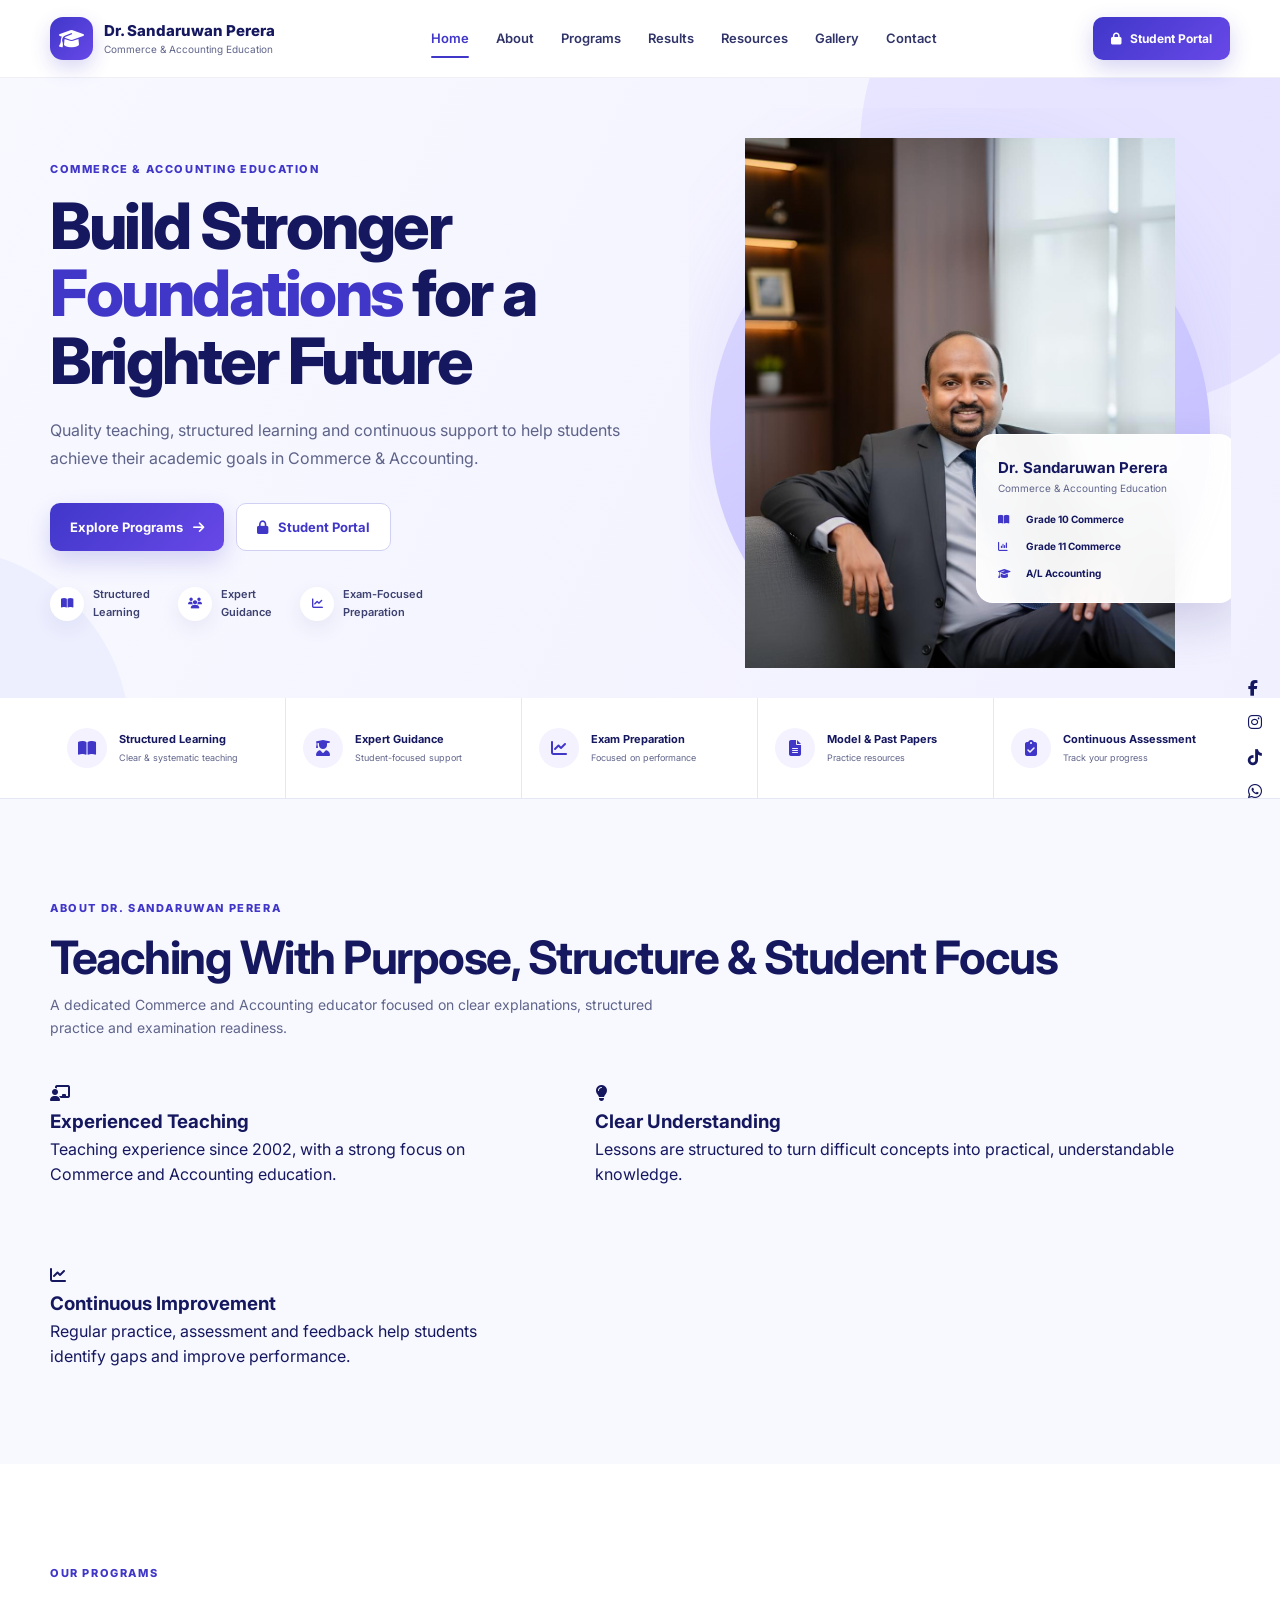
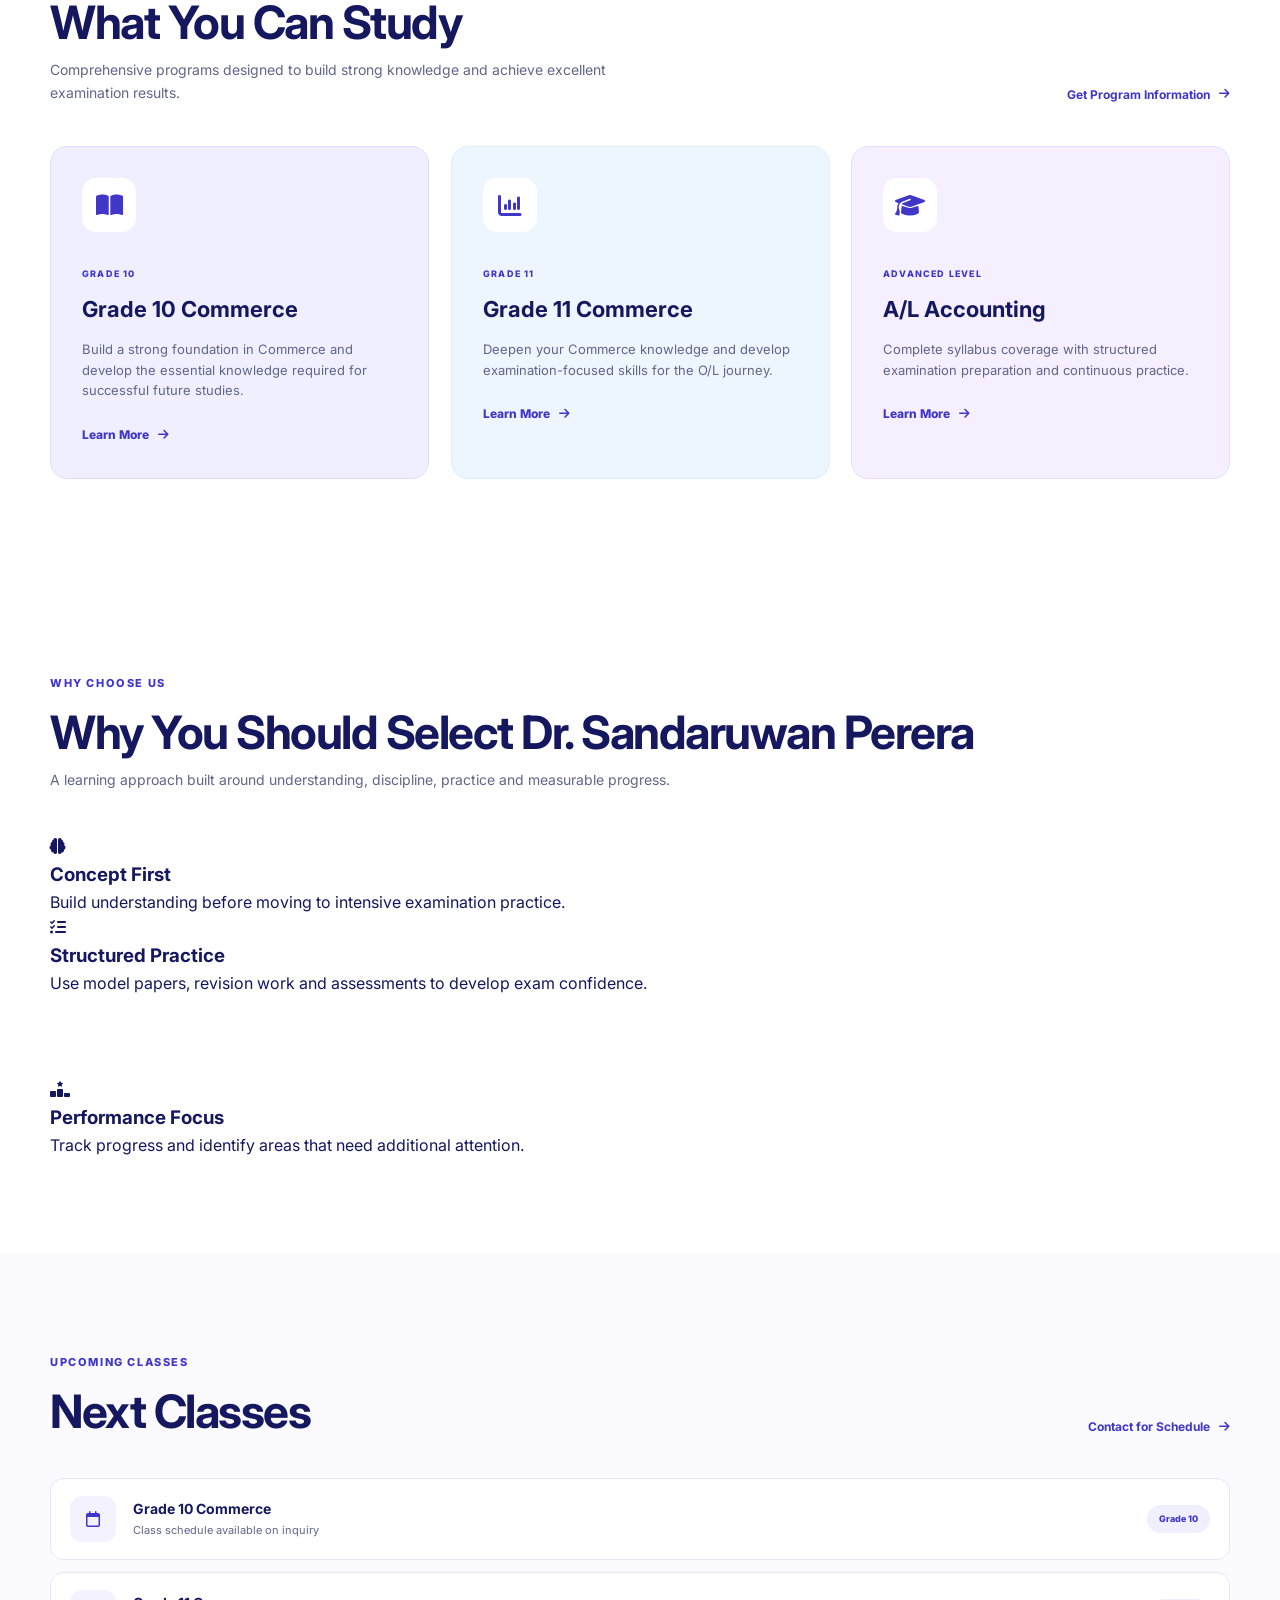
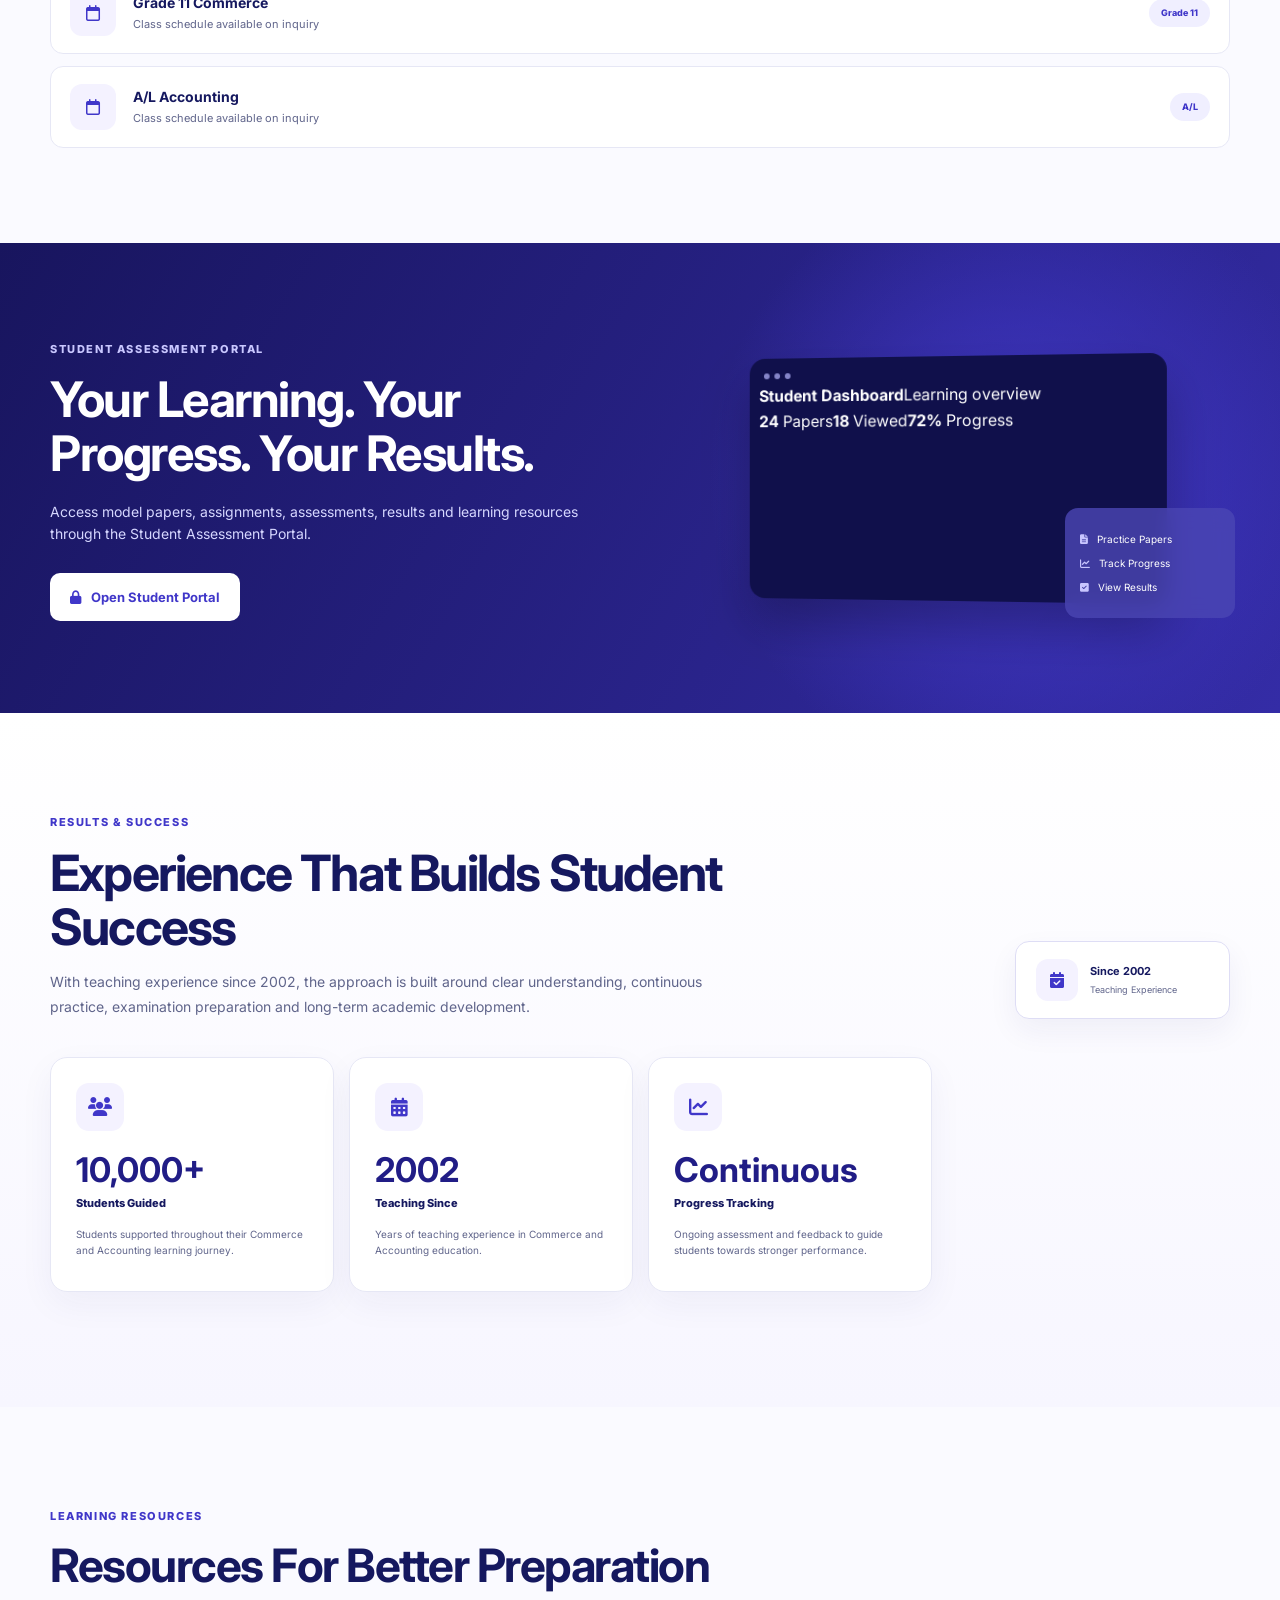
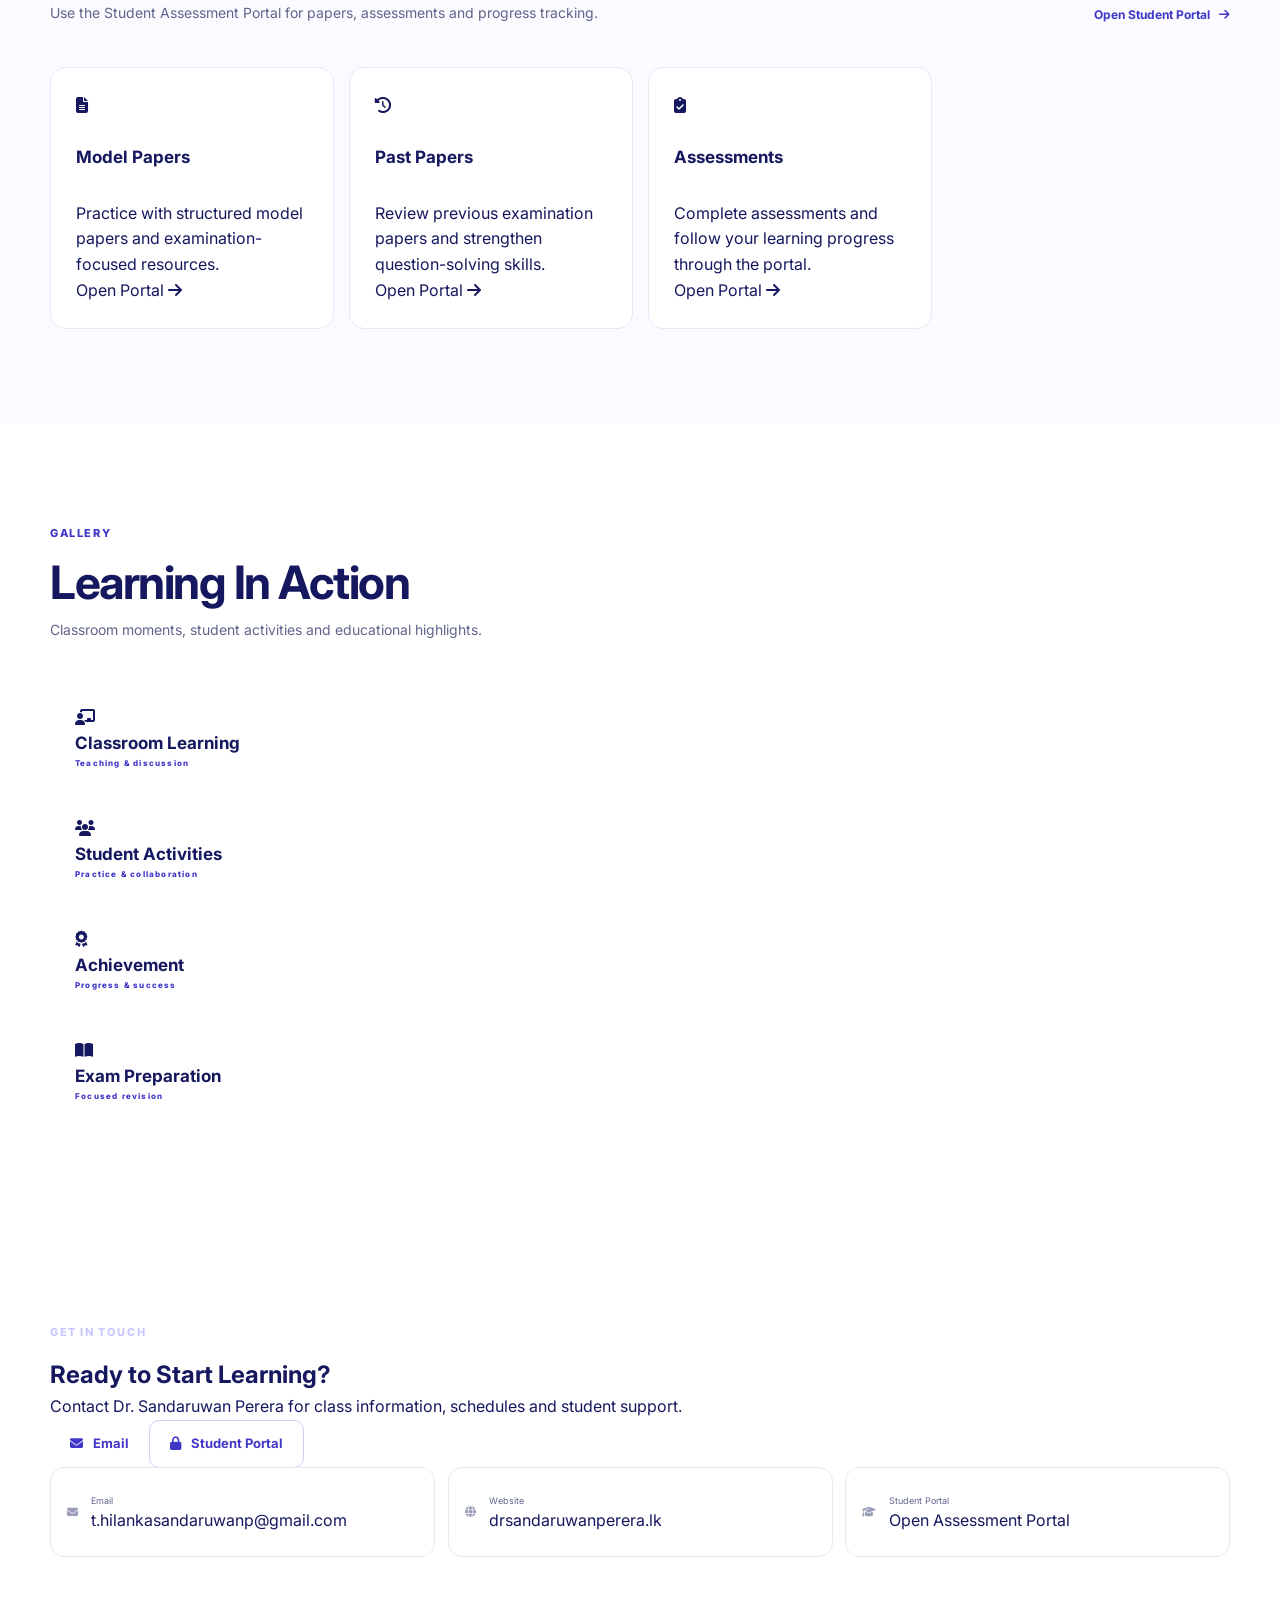
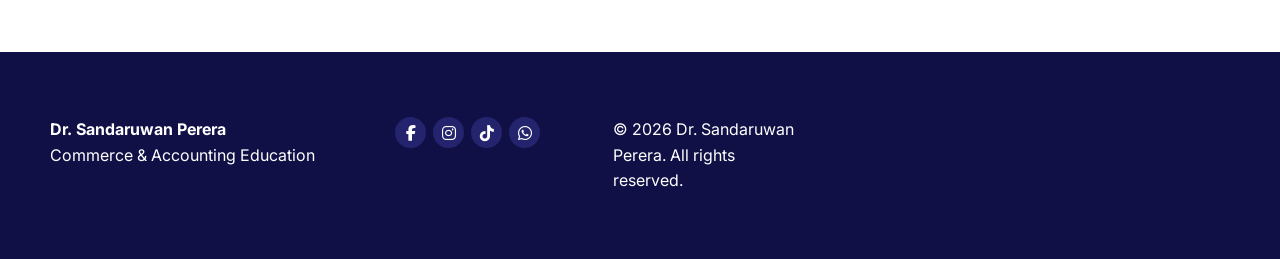
==== commit 35dde7c9: "Fix Student Portal links on main website" ====
--- a/index.html
+++ b/index.html
@@ -1,2070 +1,35 @@
 <!DOCTYPE html>
 <html lang="en">
 <head>
-    <meta charset="UTF-8">
-    <meta name="viewport" content="width=device-width, initial-scale=1.0">
-
-    <meta name="description"
-          content="Dr. Sandaruwan Perera - Commerce & Accounting Education">
-
-    <meta name="theme-color" content="#4037c9">
-
-    <title>
-        Dr. Sandaruwan Perera | Commerce & Accounting Education
-    </title>
-
-    <!-- Google Font -->
-    <link rel="preconnect" href="https://fonts.googleapis.com">
-    <link rel="preconnect"
-          href="https://fonts.gstatic.com"
-          crossorigin>
-
-    <link
-        href="https://fonts.googleapis.com/css2?family=Inter:wght@400;500;600;700;800&display=swap"
-        rel="stylesheet">
-
-    <!-- Font Awesome -->
-    <link
-        rel="stylesheet"
-        href="https://cdnjs.cloudflare.com/ajax/libs/font-awesome/6.5.2/css/all.min.css">
-
-    <link rel="stylesheet" href="style.css">
+<meta charset="UTF-8"><meta name="viewport" content="width=device-width, initial-scale=1.0">
+<meta name="description" content="Dr. Sandaruwan Perera - Commerce & Accounting Education">
+<meta name="theme-color" content="#4037c9">
+<title>Dr. Sandaruwan Perera | Commerce & Accounting Education</title>
+<link rel="preconnect" href="https://fonts.googleapis.com"><link rel="preconnect" href="https://fonts.gstatic.com" crossorigin>
+<link href="https://fonts.googleapis.com/css2?family=Inter:wght@400;500;600;700;800&display=swap" rel="stylesheet">
+<link rel="stylesheet" href="https://cdnjs.cloudflare.com/ajax/libs/font-awesome/6.5.2/css/all.min.css">
+<link rel="stylesheet" href="style.css"><link rel="stylesheet" href="site-enhancements.css"><link rel="stylesheet" href="site-completion.css">
 </head>
-
 <body>
-
-<!-- =====================================================
-     HEADER
-===================================================== -->
-
-<header class="header" id="header">
-
-    <div class="container nav-container">
-
-        <a href="#home" class="brand">
-
-            <div class="brand-icon">
-                <i class="fa-solid fa-graduation-cap"></i>
-            </div>
-
-            <div class="brand-text">
-                <strong>Dr. Sandaruwan Perera</strong>
-                <span>Commerce & Accounting Education</span>
-            </div>
-
-        </a>
-
-        <nav class="nav" id="mainNav">
-
-            <a href="#home" class="nav-link active">Home</a>
-            <a href="#about" class="nav-link">About</a>
-            <a href="#programs" class="nav-link">Programs</a>
-            <a href="#results" class="nav-link">Results</a>
-            <a href="#resources" class="nav-link">Resources</a>
-            <a href="#gallery" class="nav-link">Gallery</a>
-            <a href="#contact" class="nav-link">Contact</a>
-
-        </nav>
-
-        <div class="nav-actions">
-
-            <a
-                href="https://drsandaruwanperera.github.io/answersheet/"
-                class="portal-btn"
-                target="_blank"
-                rel="noopener">
-
-                <i class="fa-solid fa-lock"></i>
-                Student Portal
-
-            </a>
-
-            <button
-                class="menu-btn"
-                id="menuBtn"
-                aria-label="Open navigation">
-
-                <i class="fa-solid fa-bars"></i>
-
-            </button>
-
-        </div>
-
-    </div>
-
-</header>
-
-
-<!-- =====================================================
-     MAIN
-===================================================== -->
-
-<main>
-
-
-<!-- =====================================================
-     HERO
-===================================================== -->
-
-<section class="hero" id="home">
-
-    <div class="hero-bg-shape shape-one"></div>
-    <div class="hero-bg-shape shape-two"></div>
-
-    <div class="container hero-container">
-
-        <div class="hero-content">
-
-            <span class="eyebrow">
-                COMMERCE & ACCOUNTING EDUCATION
-            </span>
-
-            <h1>
-                Build Stronger
-                <span>Foundations</span>
-                for a Brighter Future
-            </h1>
-
-            <p>
-                Quality teaching, structured learning and
-                continuous support to help students achieve
-                their academic goals in Commerce & Accounting.
-            </p>
-
-            <div class="hero-buttons">
-
-                <a
-                    href="#programs"
-                    class="btn btn-primary">
-
-                    Explore Programs
-                    <i class="fa-solid fa-arrow-right"></i>
-
-                </a>
-
-                <a
-                    href="https://drsandaruwanperera.github.io/answersheet/"
-                    class="btn btn-outline"
-                    target="_blank"
-                    rel="noopener">
-
-                    <i class="fa-solid fa-lock"></i>
-                    Student Portal
-
-                </a>
-
-            </div>
-
-            <div class="hero-features">
-
-                <div class="mini-feature">
-                    <i class="fa-solid fa-book-open"></i>
-                    <span>
-                        Structured<br>Learning
-                    </span>
-                </div>
-
-                <div class="mini-feature">
-                    <i class="fa-solid fa-users"></i>
-                    <span>
-                        Expert<br>Guidance
-                    </span>
-                </div>
-
-                <div class="mini-feature">
-                    <i class="fa-solid fa-chart-line"></i>
-                    <span>
-                        Exam-Focused<br>Preparation
-                    </span>
-                </div>
-
-            </div>
-
-        </div>
-
-
-        <!-- HERO PHOTO -->
-
-        <div class="hero-visual">
-
-            <div class="portrait-glow"></div>
-
-            <div class="portrait-circle"></div>
-
-            <div class="portrait-photo-wrap">
-
-                <img
-                    src="assets/sir-photo.png"
-                    alt="Dr. Sandaruwan Perera"
-                    class="hero-photo">
-
-            </div>
-
-            <div class="profile-card">
-
-                <h3>
-                    Dr. Sandaruwan Perera
-                </h3>
-
-                <p>
-                    Commerce & Accounting Education
-                </p>
-
-                <div class="profile-program">
-                    <i class="fa-solid fa-book-open"></i>
-                    <span>Grade 10 Commerce</span>
-                </div>
-
-                <div class="profile-program">
-                    <i class="fa-solid fa-chart-column"></i>
-                    <span>Grade 11 Commerce</span>
-                </div>
-
-                <div class="profile-program">
-                    <i class="fa-solid fa-graduation-cap"></i>
-                    <span>A/L Accounting</span>
-                </div>
-
-            </div>
-
-        </div>
-
-    </div>
-
-</section>
-
-
-<!-- =====================================================
-     FEATURE STRIP
-===================================================== -->
-
-<section class="feature-strip">
-
-    <div class="container feature-grid">
-
-        <div class="feature-item reveal">
-            <div class="feature-icon">
-                <i class="fa-solid fa-book-open"></i>
-            </div>
-
-            <div>
-                <strong>Structured Learning</strong>
-                <span>Clear & systematic teaching</span>
-            </div>
-        </div>
-
-        <div class="feature-item reveal">
-            <div class="feature-icon">
-                <i class="fa-solid fa-user-graduate"></i>
-            </div>
-
-            <div>
-                <strong>Expert Guidance</strong>
-                <span>Student-focused support</span>
-            </div>
-        </div>
-
-        <div class="feature-item reveal">
-            <div class="feature-icon">
-                <i class="fa-solid fa-chart-line"></i>
-            </div>
-
-            <div>
-                <strong>Exam Preparation</strong>
-                <span>Focused on performance</span>
-            </div>
-        </div>
-
-        <div class="feature-item reveal">
-            <div class="feature-icon">
-                <i class="fa-solid fa-file-lines"></i>
-            </div>
-
-            <div>
-                <strong>Model & Past Papers</strong>
-                <span>Practice resources</span>
-            </div>
-        </div>
-
-        <div class="feature-item reveal">
-            <div class="feature-icon">
-                <i class="fa-solid fa-clipboard-check"></i>
-            </div>
-
-            <div>
-                <strong>Continuous Assessment</strong>
-                <span>Track your progress</span>
-            </div>
-        </div>
-
-    </div>
-
-</section>
-
-
-<!-- =====================================================
-     PROGRAMS
-===================================================== -->
-
-<section class="section programs-section" id="programs">
-
-    <div class="container">
-
-        <div class="section-heading reveal">
-
-            <div>
-
-                <span class="eyebrow">
-                    OUR PROGRAMS
-                </span>
-
-                <h2>
-                    What You Can Study
-                </h2>
-
-                <p>
-                    Comprehensive programs designed to build
-                    strong knowledge and achieve excellent
-                    examination results.
-                </p>
-
-            </div>
-
-            <a href="#contact" class="text-btn">
-                Get Program Information
-                <i class="fa-solid fa-arrow-right"></i>
-            </a>
-
-        </div>
-
-
-        <div class="program-grid">
-
-            <article class="program-card program-one reveal">
-
-                <div class="program-icon">
-                    <i class="fa-solid fa-book-open"></i>
-                </div>
-
-                <span class="program-label">
-                    GRADE 10
-                </span>
-
-                <h3>
-                    Grade 10 Commerce
-                </h3>
-
-                <p>
-                    Build a strong foundation in Commerce
-                    and develop the essential knowledge
-                    required for successful future studies.
-                </p>
-
-                <a href="#contact">
-                    Learn More
-                    <i class="fa-solid fa-arrow-right"></i>
-                </a>
-
-            </article>
-
-
-            <article class="program-card program-two reveal">
-
-                <div class="program-icon">
-                    <i class="fa-solid fa-chart-column"></i>
-                </div>
-
-                <span class="program-label">
-                    GRADE 11
-                </span>
-
-                <h3>
-                    Grade 11 Commerce
-                </h3>
-
-                <p>
-                    Deepen your Commerce knowledge and
-                    develop examination-focused skills
-                    for the O/L journey.
-                </p>
-
-                <a href="#contact">
-                    Learn More
-                    <i class="fa-solid fa-arrow-right"></i>
-                </a>
-
-            </article>
-
-
-            <article class="program-card program-three reveal">
-
-                <div class="program-icon">
-                    <i class="fa-solid fa-graduation-cap"></i>
-                </div>
-
-                <span class="program-label">
-                    ADVANCED LEVEL
-                </span>
-
-                <h3>
-                    A/L Accounting
-                </h3>
-
-                <p>
-                    Complete syllabus coverage with
-                    structured examination preparation
-                    and continuous practice.
-                </p>
-
-                <a href="#contact">
-                    Learn More
-                    <i class="fa-solid fa-arrow-right"></i>
-                </a>
-
-            </article>
-
-        </div>
-
-    </div>
-
-</section>
-
-
-<!-- =====================================================
-     UPCOMING CLASSES
-===================================================== -->
-
-<section class="section schedule-section">
-
-    <div class="container">
-
-        <div class="section-heading reveal">
-
-            <div>
-
-                <span class="eyebrow">
-                    UPCOMING CLASSES
-                </span>
-
-                <h2>
-                    Next Classes
-                </h2>
-
-            </div>
-
-            <a href="#contact" class="text-btn">
-                Contact for Schedule
-                <i class="fa-solid fa-arrow-right"></i>
-            </a>
-
-        </div>
-
-
-        <div class="schedule-list">
-
-            <div class="schedule-card reveal">
-
-                <div class="schedule-icon">
-                    <i class="fa-regular fa-calendar"></i>
-                </div>
-
-                <div class="schedule-info">
-
-                    <h3>
-                        Grade 10 Commerce
-                    </h3>
-
-                    <p>
-                        Class schedule available on inquiry
-                    </p>
-
-                </div>
-
-                <span class="schedule-tag">
-                    Grade 10
-                </span>
-
-            </div>
-
-
-            <div class="schedule-card reveal">
-
-                <div class="schedule-icon">
-                    <i class="fa-regular fa-calendar"></i>
-                </div>
-
-                <div class="schedule-info">
-
-                    <h3>
-                        Grade 11 Commerce
-                    </h3>
-
-                    <p>
-                        Class schedule available on inquiry
-                    </p>
-
-                </div>
-
-                <span class="schedule-tag">
-                    Grade 11
-                </span>
-
-            </div>
-
-
-            <div class="schedule-card reveal">
-
-                <div class="schedule-icon">
-                    <i class="fa-regular fa-calendar"></i>
-                </div>
-
-                <div class="schedule-info">
-
-                    <h3>
-                        A/L Accounting
-                    </h3>
-
-                    <p>
-                        Class schedule available on inquiry
-                    </p>
-
-                </div>
-
-                <span class="schedule-tag">
-                    A/L
-                </span>
-
-            </div>
-
-        </div>
-
-    </div>
-
-</section>
-
-
-<!-- =====================================================
-     STUDENT PORTAL
-===================================================== -->
-
-<section class="portal-section">
-
-    <div class="container portal-container">
-
-        <div class="portal-content reveal-left">
-
-            <span class="eyebrow light">
-                STUDENT ASSESSMENT PORTAL
-            </span>
-
-            <h2>
-                Your Learning.
-                Your Progress.
-                Your Results.
-            </h2>
-
-            <p>
-                Access model papers, assignments,
-                assessments, results and learning
-                resources through the Student
-                Assessment Portal.
-            </p>
-
-            <a
-                href="https://drsandaruwanperera.github.io/answersheet/"
-                target="_blank"
-                rel="noopener"
-                class="btn portal-white-btn">
-
-                <i class="fa-solid fa-lock"></i>
-                Open Student Portal
-
-            </a>
-
-        </div>
-
-
-        <div class="portal-visual reveal-right">
-
-            <div class="portal-screen">
-
-                <div class="screen-top">
-                    <span></span>
-                    <span></span>
-                    <span></span>
-                </div>
-
-                <div class="screen-content">
-
-                    <div class="fake-stat"></div>
-                    <div class="fake-stat"></div>
-                    <div class="fake-stat"></div>
-
-                    <div class="fake-chart"></div>
-
-                </div>
-
-            </div>
-
-            <div class="portal-points">
-
-                <div>
-                    <i class="fa-solid fa-file-lines"></i>
-                    Practice Papers
-                </div>
-
-                <div>
-                    <i class="fa-solid fa-chart-line"></i>
-                    Track Progress
-                </div>
-
-                <div>
-                    <i class="fa-solid fa-square-check"></i>
-                    View Results
-                </div>
-
-            </div>
-
-        </div>
-
-    </div>
-
-</section>
-
-
-<!-- =====================================================
-     RESULTS & SUCCESS
-===================================================== -->
-
-<section class="section results-section" id="results">
-
-    <div class="container">
-
-        <div class="results-heading reveal">
-
-            <div>
-
-                <span class="eyebrow">
-                    RESULTS & SUCCESS
-                </span>
-
-                <h2>
-                    Experience That
-                    Builds Student Success
-                </h2>
-
-                <p>
-                    With teaching experience since 2015,
-                    our approach is built around clear
-                    understanding, continuous practice,
-                    examination preparation and long-term
-                    academic development.
-                </p>
-
-            </div>
-
-
-            <div class="results-heading-badge">
-
-                <i class="fa-solid fa-calendar-check"></i>
-
-                <div>
-
-                    <strong>
-                        Since 2015
-                    </strong>
-
-                    <span>
-                        Teaching Experience
-                    </span>
-
-                </div>
-
-            </div>
-
-        </div>
-
-
-        <div class="results-stat-grid">
-
-            <div class="big-stat-card reveal">
-
-                <div class="big-stat-icon">
-                    <i class="fa-solid fa-users"></i>
-                </div>
-
-                <strong class="big-stat-number">
-                    1000+
-                </strong>
-
-                <span>
-                    Students Guided
-                </span>
-
-                <p>
-                    Students supported throughout their
-                    Commerce and Accounting learning journey.
-                </p>
-
-            </div>
-
-
-            <div class="big-stat-card reveal">
-
-                <div class="big-stat-icon">
-                    <i class="fa-solid fa-calendar-days"></i>
-                </div>
-
-                <strong class="big-stat-number">
-                    2015
-                </strong>
-
-                <span>
-                    Teaching Since
-                </span>
-
-                <p>
-                    Years of experience supporting students
-                    in their academic development.
-                </p>
-
-            </div>
-
-
-            <div class="big-stat-card reveal">
-
-                <div class="big-stat-icon">
-                    <i class="fa-solid fa-graduation-cap"></i>
-                </div>
-
-                <strong class="big-stat-number">
-                    3
-                </strong>
-
-                <span>
-                    Main Programs
-                </span>
-
-                <p>
-                    Grade 10 Commerce, Grade 11 Commerce
-                    and A/L Accounting.
-                </p>
-
-            </div>
-
-
-            <div class="big-stat-card reveal">
-
-                <div class="big-stat-icon">
-                    <i class="fa-solid fa-file-circle-check"></i>
-                </div>
-
-                <strong class="big-stat-number">
-                    100+
-                </strong>
-
-                <span>
-                    Learning Resources
-                </span>
-
-                <p>
-                    Model papers, assessments and other
-                    resources supporting examination preparation.
-                </p>
-
-            </div>
-
-        </div>
-
-
-        <div class="achievement-grid">
-
-            <div class="achievement-card achievement-main reveal-left">
-
-                <div class="achievement-number">
-                    01
-                </div>
-
-                <div class="achievement-icon">
-                    <i class="fa-solid fa-lightbulb"></i>
-                </div>
-
-                <span class="achievement-label">
-                    UNDERSTANDING
-                </span>
-
-                <h3>
-                    Learn with Clarity
-                </h3>
-
-                <p>
-                    Concepts are explained in a structured
-                    and practical way so students can develop
-                    a clear understanding rather than simply
-                    memorising content.
-                </p>
-
-                <div class="achievement-line"></div>
-
-                <span class="achievement-bottom">
-                    Stronger Conceptual Foundation
-                </span>
-
-            </div>
-
-
-            <div class="achievement-side">
-
-                <div class="achievement-card small reveal">
-
-                    <div class="small-icon">
-                        <i class="fa-solid fa-bullseye"></i>
-                    </div>
-
-                    <div>
-
-                        <span class="achievement-label">
-                            PREPARATION
-                        </span>
-
-                        <h3>
-                            Exam-Focused Learning
-                        </h3>
-
-                        <p>
-                            Regular practice and structured
-                            preparation help students approach
-                            examinations with confidence.
-                        </p>
-
-                    </div>
-
-                </div>
-
-
-                <div class="achievement-card small reveal">
-
-                    <div class="small-icon">
-                        <i class="fa-solid fa-chart-simple"></i>
-                    </div>
-
-                    <div>
-
-                        <span class="achievement-label">
-                            PROGRESS
-                        </span>
-
-                        <h3>
-                            Continuous Improvement
-                        </h3>
-
-                        <p>
-                            Assessments and practice activities
-                            help students identify areas that
-                            need more attention.
-                        </p>
-
-                    </div>
-
-                </div>
-
-
-                <div class="achievement-card small reveal">
-
-                    <div class="small-icon">
-                        <i class="fa-solid fa-user-graduate"></i>
-                    </div>
-
-                    <div>
-
-                        <span class="achievement-label">
-                            CONFIDENCE
-                        </span>
-
-                        <h3>
-                            Build Academic Confidence
-                        </h3>
-
-                        <p>
-                            A supportive learning environment
-                            encourages students to participate,
-                            practise and improve.
-                        </p>
-
-                    </div>
-
-                </div>
-
-            </div>
-
-        </div>
-
-
-        <div class="results-strip reveal">
-
-            <div>
-                <i class="fa-solid fa-book-open"></i>
-                <span>Structured Lessons</span>
-            </div>
-
-            <div>
-                <i class="fa-solid fa-file-circle-check"></i>
-                <span>Regular Assessments</span>
-            </div>
-
-            <div>
-                <i class="fa-solid fa-ranking-star"></i>
-                <span>Examination Preparation</span>
-            </div>
-
-            <div>
-                <i class="fa-solid fa-headset"></i>
-                <span>Student Support</span>
-            </div>
-
-        </div>
-
-    </div>
-
-</section>
-
-
-<!-- =====================================================
-     ABOUT
-===================================================== -->
-
-<section class="section about-section" id="about">
-
-    <div class="container about-grid">
-
-        <div class="about-image reveal-left">
-
-            <div class="about-image-bg"></div>
-
-            <img
-                src="assets/sir-photo.png"
-                alt="Dr. Sandaruwan Perera">
-
-        </div>
-
-
-        <div class="about-content reveal-right">
-
-            <span class="eyebrow">
-                ABOUT
-            </span>
-
-            <h2>
-                Teaching with
-                <span>a Purpose</span>
-            </h2>
-
-            <p>
-                Commerce and Accounting education is more
-                than completing a syllabus. It is about
-                developing understanding, confidence,
-                discipline and the ability to apply
-                knowledge effectively.
-            </p>
-
-            <p>
-                With teaching experience since 2015,
-                our learning approach focuses on structured
-                teaching, continuous practice, examination
-                preparation and meaningful student support.
-            </p>
-
-            <div class="about-points">
-
-                <div>
-                    <i class="fa-solid fa-check"></i>
-                    Structured Learning
-                </div>
-
-                <div>
-                    <i class="fa-solid fa-check"></i>
-                    Examination Preparation
-                </div>
-
-                <div>
-                    <i class="fa-solid fa-check"></i>
-                    Continuous Student Support
-                </div>
-
-                <div>
-                    <i class="fa-solid fa-check"></i>
-                    Digital Learning Resources
-                </div>
-
-            </div>
-
-            <a
-                href="#contact"
-                class="btn btn-primary">
-
-                Get in Touch
-                <i class="fa-solid fa-arrow-right"></i>
-
-            </a>
-
-        </div>
-
-    </div>
-
-</section>
-
-
-<!-- =====================================================
-     STUDENT VOICES
-===================================================== -->
-
-<section class="section testimonials-section">
-
-    <div class="container">
-
-        <div class="section-heading reveal">
-
-            <div>
-
-                <span class="eyebrow">
-                    STUDENT VOICES
-                </span>
-
-                <h2>
-                    What Our Students Say
-                </h2>
-
-            </div>
-
-        </div>
-
-
-        <div class="testimonial-grid">
-
-            <article class="testimonial-card reveal">
-
-                <div class="quote-icon">
-                    <i class="fa-solid fa-quote-left"></i>
-                </div>
-
-                <p>
-                    The structured lessons helped me
-                    understand Commerce concepts more
-                    clearly and improve my confidence.
-                </p>
-
-                <div class="student-info">
-
-                    <strong>
-                        Student Name
-                    </strong>
-
-                    <span>
-                        Grade 11 Commerce
-                    </span>
-
-                </div>
-
-            </article>
-
-
-            <article class="testimonial-card reveal">
-
-                <div class="quote-icon">
-                    <i class="fa-solid fa-quote-left"></i>
-                </div>
-
-                <p>
-                    Clear explanations, regular practice
-                    and continuous support made my learning
-                    experience much better.
-                </p>
-
-                <div class="student-info">
-
-                    <strong>
-                        Student Name
-                    </strong>
-
-                    <span>
-                        A/L Accounting
-                    </span>
-
-                </div>
-
-            </article>
-
-
-            <article class="testimonial-card reveal">
-
-                <div class="quote-icon">
-                    <i class="fa-solid fa-quote-left"></i>
-                </div>
-
-                <p>
-                    The model papers and assessments helped
-                    me understand where I needed to improve.
-                </p>
-
-                <div class="student-info">
-
-                    <strong>
-                        Student Name
-                    </strong>
-
-                    <span>
-                        Grade 10 Commerce
-                    </span>
-
-                </div>
-
-            </article>
-
-        </div>
-
-    </div>
-
-</section>
-
-
-<!-- =====================================================
-     RESOURCES
-===================================================== -->
-
-<section class="section resources-section" id="resources">
-
-    <div class="container">
-
-        <div class="section-heading reveal">
-
-            <div>
-
-                <span class="eyebrow">
-                    LEARNING RESOURCES
-                </span>
-
-                <h2>
-                    Study Smarter
-                </h2>
-
-                <p>
-                    Supporting students with useful
-                    learning and examination resources.
-                </p>
-
-            </div>
-
-        </div>
-
-
-        <div class="resource-grid">
-
-            <a
-                href="https://drsandaruwanperera.github.io/answersheet/"
-                class="resource-card reveal"
-                target="_blank"
-                rel="noopener">
-
-                <i class="fa-solid fa-file-lines"></i>
-
-                <h3>
-                    Model Papers
-                </h3>
-
-                <span>
-                    Practice with structured papers
-                    <i class="fa-solid fa-arrow-right"></i>
-                </span>
-
-            </a>
-
-
-            <a
-                href="https://drsandaruwanperera.github.io/answersheet/"
-                class="resource-card reveal"
-                target="_blank"
-                rel="noopener">
-
-                <i class="fa-solid fa-folder-open"></i>
-
-                <h3>
-                    Past Papers
-                </h3>
-
-                <span>
-                    Improve examination readiness
-                    <i class="fa-solid fa-arrow-right"></i>
-                </span>
-
-            </a>
-
-
-            <a
-                href="https://drsandaruwanperera.github.io/answersheet/"
-                class="resource-card reveal"
-                target="_blank"
-                rel="noopener">
-
-                <i class="fa-solid fa-note-sticky"></i>
-
-                <h3>
-                    Revision Resources
-                </h3>
-
-                <span>
-                    Review important concepts
-                    <i class="fa-solid fa-arrow-right"></i>
-                </span>
-
-            </a>
-
-
-            <a
-                href="https://drsandaruwanperera.github.io/answersheet/"
-                class="resource-card reveal"
-                target="_blank"
-                rel="noopener">
-
-                <i class="fa-solid fa-bullseye"></i>
-
-                <h3>
-                    Exam Preparation
-                </h3>
-
-                <span>
-                    Prepare with confidence
-                    <i class="fa-solid fa-arrow-right"></i>
-                </span>
-
-            </a>
-
-        </div>
-
-    </div>
-
-</section>
-
-
-<!-- =====================================================
-     GALLERY
-===================================================== -->
-
-<section class="section gallery-section" id="gallery">
-
-    <div class="container">
-
-        <div class="gallery-heading reveal">
-
-            <div>
-
-                <span class="eyebrow">
-                    GALLERY
-                </span>
-
-                <h2>
-                    Learning in Action
-                </h2>
-
-                <p>
-                    A glimpse into our teaching, learning
-                    and academic journey.
-                </p>
-
-            </div>
-
-            <div class="gallery-heading-icon">
-                <i class="fa-solid fa-camera"></i>
-            </div>
-
-        </div>
-
-
-        <div class="gallery-showcase">
-
-
-            <!-- MAIN IMAGE -->
-
-            <div class="gallery-photo gallery-main reveal-scale">
-
-                <img
-                    src="assets/sir-photo.png"
-                    alt="Dr. Sandaruwan Perera">
-
-                <div class="gallery-overlay">
-
-                    <span>
-                        COMMERCE & ACCOUNTING EDUCATION
-                    </span>
-
-                    <h3>
-                        Teaching with Purpose
-                    </h3>
-
-                </div>
-
-            </div>
-
-
-            <!-- CARD -->
-
-            <div class="gallery-photo gallery-card gallery-card-one reveal-scale">
-
-                <div class="gallery-visual-icon">
-                    <i class="fa-solid fa-chalkboard-user"></i>
-                </div>
-
-                <span>
-                    CLASSROOM
-                </span>
-
-                <h3>
-                    Focused Learning
-                </h3>
-
-                <p>
-                    Building understanding through
-                    structured lessons.
-                </p>
-
-            </div>
-
-
-            <div class="gallery-photo gallery-card gallery-card-two reveal-scale">
-
-                <div class="gallery-visual-icon">
-                    <i class="fa-solid fa-book-open-reader"></i>
-                </div>
-
-                <span>
-                    LEARNING
-                </span>
-
-                <h3>
-                    Practice & Revision
-                </h3>
-
-                <p>
-                    Developing knowledge through
-                    continuous practice.
-                </p>
-
-            </div>
-
-
-            <div class="gallery-photo gallery-card gallery-card-three reveal-scale">
-
-                <div class="gallery-visual-icon">
-                    <i class="fa-solid fa-file-circle-check"></i>
-                </div>
-
-                <span>
-                    ASSESSMENT
-                </span>
-
-                <h3>
-                    Track Your Progress
-                </h3>
-
-                <p>
-                    Regular assessment supports
-                    meaningful improvement.
-                </p>
-
-            </div>
-
-
-            <div class="gallery-photo gallery-card gallery-card-four reveal-scale">
-
-                <div class="gallery-visual-icon">
-                    <i class="fa-solid fa-graduation-cap"></i>
-                </div>
-
-                <span>
-                    ACHIEVEMENT
-                </span>
-
-                <h3>
-                    Towards Success
-                </h3>
-
-                <p>
-                    Preparing students for the next
-                    step in their academic journey.
-                </p>
-
-            </div>
-
-        </div>
-
-
-        <div class="gallery-note reveal">
-
-            <i class="fa-solid fa-images"></i>
-
-            <div>
-
-                <strong>
-                    More Moments Coming Soon
-                </strong>
-
-                <span>
-                    Additional classroom and student
-                    activity photographs can be added here.
-                </span>
-
-            </div>
-
-        </div>
-
-    </div>
-
-</section>
-
-
-<!-- =====================================================
-     FAQ
-===================================================== -->
-
-<section class="section faq-section">
-
-    <div class="container faq-grid">
-
-        <div class="faq-intro reveal-left">
-
-            <span class="eyebrow">
-                FREQUENTLY ASKED QUESTIONS
-            </span>
-
-            <h2>
-                Find Your
-                <br>
-                Answers
-            </h2>
-
-            <p>
-                Have a question about our programs,
-                resources or Student Assessment Portal?
-            </p>
-
-        </div>
-
-
-        <div class="faq-list reveal-right">
-
-            <div class="faq-item">
-
-                <button class="faq-question">
-
-                    <span>
-                        What grades are the classes for?
-                    </span>
-
-                    <i class="fa-solid fa-plus"></i>
-
-                </button>
-
-                <div class="faq-answer">
-
-                    <p>
-                        Classes are available for Grade 10
-                        Commerce, Grade 11 Commerce and
-                        A/L Accounting.
-                    </p>
-
-                </div>
-
-            </div>
-
-
-            <div class="faq-item">
-
-                <button class="faq-question">
-
-                    <span>
-                        Are online classes available?
-                    </span>
-
-                    <i class="fa-solid fa-plus"></i>
-
-                </button>
-
-                <div class="faq-answer">
-
-                    <p>
-                        Please contact us for current class
-                        formats and available schedules.
-                    </p>
-
-                </div>
-
-            </div>
-
-
-            <div class="faq-item">
-
-                <button class="faq-question">
-
-                    <span>
-                        How can I access the Student Portal?
-                    </span>
-
-                    <i class="fa-solid fa-plus"></i>
-
-                </button>
-
-                <div class="faq-answer">
-
-                    <p>
-                        Use the Student Portal button on
-                        this website to access the
-                        assessment platform.
-                    </p>
-
-                </div>
-
-            </div>
-
-
-            <div class="faq-item">
-
-                <button class="faq-question">
-
-                    <span>
-                        Are model papers available?
-                    </span>
-
-                    <i class="fa-solid fa-plus"></i>
-
-                </button>
-
-                <div class="faq-answer">
-
-                    <p>
-                        Learning and examination resources
-                        are available through the Student
-                        Assessment Portal.
-                    </p>
-
-                </div>
-
-            </div>
-
-
-            <div class="faq-item">
-
-                <button class="faq-question">
-
-                    <span>
-                        How can I join a class?
-                    </span>
-
-                    <i class="fa-solid fa-plus"></i>
-
-                </button>
-
-                <div class="faq-answer">
-
-                    <p>
-                        Contact us through WhatsApp or
-                        the contact section for current
-                        class information.
-                    </p>
-
-                </div>
-
-            </div>
-
-        </div>
-
-    </div>
-
-</section>
-
-
-<!-- =====================================================
-     CONTACT
-===================================================== -->
-
-<section class="section contact-section" id="contact">
-
-    <div class="container">
-
-        <div class="contact-header reveal">
-
-            <span class="eyebrow">
-                GET IN TOUCH
-            </span>
-
-            <h2>
-                Let's Talk
-            </h2>
-
-            <p>
-                Have a question or need more information?
-                We're here to help.
-            </p>
-
-        </div>
-
-
-        <div class="contact-grid">
-
-
-            <!-- WHATSAPP -->
-
-            <a
-                href="https://wa.me/94777771498"
-                target="_blank"
-                rel="noopener"
-                class="contact-card reveal">
-
-                <div class="contact-icon whatsapp-icon">
-                    <i class="fa-brands fa-whatsapp"></i>
-                </div>
-
-                <div>
-                    <strong>WhatsApp</strong>
-                    <span>Chat with Us</span>
-                </div>
-
-                <i class="fa-solid fa-arrow-up-right-from-square"></i>
-
-            </a>
-
-
-            <!-- TECHNICAL -->
-
-            <a
-                href="tel:+94779011780"
-                class="contact-card reveal">
-
-                <div class="contact-icon">
-                    <i class="fa-solid fa-phone"></i>
-                </div>
-
-                <div>
-                    <strong>Technical Inquiry</strong>
-                    <span>+94 77 901 1780</span>
-                </div>
-
-                <i class="fa-solid fa-arrow-up-right-from-square"></i>
-
-            </a>
-
-
-            <!-- FACEBOOK -->
-
-            <a
-                href="https://www.facebook.com/sandaruwanpereralk"
-                target="_blank"
-                rel="noopener"
-                class="contact-card reveal">
-
-                <div class="contact-icon facebook-icon">
-                    <i class="fa-brands fa-facebook-f"></i>
-                </div>
-
-                <div>
-                    <strong>Facebook</strong>
-                    <span>Follow Us</span>
-                </div>
-
-                <i class="fa-solid fa-arrow-up-right-from-square"></i>
-
-            </a>
-
-
-            <!-- INSTAGRAM -->
-
-            <a
-                href="https://www.instagram.com/dr.sandaruwan/"
-                target="_blank"
-                rel="noopener"
-                class="contact-card reveal">
-
-                <div class="contact-icon instagram-icon">
-                    <i class="fa-brands fa-instagram"></i>
-                </div>
-
-                <div>
-                    <strong>Instagram</strong>
-                    <span>Follow Us</span>
-                </div>
-
-                <i class="fa-solid fa-arrow-up-right-from-square"></i>
-
-            </a>
-
-
-            <!-- TIKTOK -->
-
-            <a
-                href="https://www.tiktok.com/@dr.sadaruwanperera"
-                target="_blank"
-                rel="noopener"
-                class="contact-card reveal">
-
-                <div class="contact-icon tiktok-icon">
-                    <i class="fa-brands fa-tiktok"></i>
-                </div>
-
-                <div>
-                    <strong>TikTok</strong>
-                    <span>Follow Us</span>
-                </div>
-
-                <i class="fa-solid fa-arrow-up-right-from-square"></i>
-
-            </a>
-
-
-            <!-- LOCATION -->
-
-            <a
-                href="https://maps.app.goo.gl/1KBf4DMLeGt7fdWQA?g_st=ic"
-                target="_blank"
-                rel="noopener"
-                class="location-card reveal">
-
-                <div class="location-content">
-
-                    <div class="location-icon">
-                        <i class="fa-solid fa-location-dot"></i>
-                    </div>
-
-                    <div>
-                        <strong>Our Location</strong>
-                        <span>Sri Lanka</span>
-                    </div>
-
-                </div>
-
-                <span class="map-link">
-                    Open in Google Maps
-                    <i class="fa-solid fa-arrow-right"></i>
-                </span>
-
-            </a>
-
-        </div>
-
-    </div>
-
-</section>
-
-
-<!-- =====================================================
-     FINAL CTA
-===================================================== -->
-
-<section class="final-cta">
-
-    <div class="container final-cta-container reveal">
-
-        <div>
-
-            <span>
-                START YOUR JOURNEY
-            </span>
-
-            <h2>
-                Ready to Take the Next Step?
-            </h2>
-
-            <p>
-                Build stronger knowledge and move forward
-                with confidence.
-            </p>
-
-        </div>
-
-
-        <div class="final-buttons">
-
-            <a
-                href="#programs"
-                class="btn btn-white">
-
-                Explore Programs
-                <i class="fa-solid fa-arrow-right"></i>
-
-            </a>
-
-            <a
-                href="#contact"
-                class="btn btn-outline-white">
-
-                Contact Us
-
-            </a>
-
-            <a
-                href="https://drsandaruwanperera.github.io/answersheet/"
-                target="_blank"
-                rel="noopener"
-                class="btn btn-outline-white">
-
-                <i class="fa-solid fa-lock"></i>
-                Student Portal
-
-            </a>
-
-        </div>
-
-    </div>
-
-</section>
-
-
+<header class="header" id="header"><div class="container nav-container">
+<a href="#home" class="brand"><div class="brand-icon"><i class="fa-solid fa-graduation-cap"></i></div><div class="brand-text"><strong>Dr. Sandaruwan Perera</strong><span>Commerce & Accounting Education</span></div></a>
+<nav class="nav" id="mainNav"><a href="#home" class="nav-link active">Home</a><a href="#about" class="nav-link">About</a><a href="#programs" class="nav-link">Programs</a><a href="#results" class="nav-link">Results</a><a href="#resources" class="nav-link">Resources</a><a href="#gallery" class="nav-link">Gallery</a><a href="#contact" class="nav-link">Contact</a></nav>
+<div class="nav-actions"><a href="https://drsandaruwanperera.lk/studentportal/" class="portal-btn" target="_blank" rel="noopener"><i class="fa-solid fa-lock"></i> Student Portal</a><button class="menu-btn" id="menuBtn" aria-label="Open navigation"><i class="fa-solid fa-bars"></i></button></div>
+</div></header>
+<aside class="floating-social" aria-label="Social media links"><a href="https://www.facebook.com/share/1GX47aK3SV/?mibextid=wwXIfr" title="Facebook" aria-label="Facebook" target="_blank" rel="noopener"><i class="fa-brands fa-facebook-f"></i></a><a href="https://www.instagram.com/dr.sandaruwan?stkn=MTRpa2l3ZWw1bXZrbw==" title="Instagram" aria-label="Instagram" target="_blank" rel="noopener"><i class="fa-brands fa-instagram"></i></a><a href="https://www.tiktok.com/@dr.sadaruwanperera?_r=1&_t=ZS-99c7ZJwpr9h" title="TikTok" aria-label="TikTok" target="_blank" rel="noopener"><i class="fa-brands fa-tiktok"></i></a><a href="https://wa.me/9477771498" title="WhatsApp" aria-label="WhatsApp" target="_blank" rel="noopener"><i class="fa-brands fa-whatsapp"></i></a></aside>
+<main id="main-content">
+<section class="hero" id="home"><div class="hero-bg-shape shape-one"></div><div class="hero-bg-shape shape-two"></div><div class="container hero-container"><div class="hero-content"><span class="eyebrow">COMMERCE & ACCOUNTING EDUCATION</span><h1>Build Stronger <span>Foundations</span> for a Brighter Future</h1><p>Quality teaching, structured learning and continuous support to help students achieve their academic goals in Commerce & Accounting.</p><div class="hero-buttons"><a href="#programs" class="btn btn-primary">Explore Programs <i class="fa-solid fa-arrow-right"></i></a><a href="https://drsandaruwanperera.lk/studentportal/" class="btn btn-outline" target="_blank" rel="noopener"><i class="fa-solid fa-lock"></i> Student Portal</a></div><div class="hero-features"><div class="mini-feature"><i class="fa-solid fa-book-open"></i><span>Structured<br>Learning</span></div><div class="mini-feature"><i class="fa-solid fa-users"></i><span>Expert<br>Guidance</span></div><div class="mini-feature"><i class="fa-solid fa-chart-line"></i><span>Exam-Focused<br>Preparation</span></div></div></div><div class="hero-visual"><div class="portrait-glow"></div><div class="portrait-circle"></div><div class="portrait-photo-wrap"><img src="assets/sir-photo.png" alt="Dr. Sandaruwan Perera" class="hero-photo"></div><div class="profile-card"><h3>Dr. Sandaruwan Perera</h3><p>Commerce & Accounting Education</p><div class="profile-program"><i class="fa-solid fa-book-open"></i><span>Grade 10 Commerce</span></div><div class="profile-program"><i class="fa-solid fa-chart-column"></i><span>Grade 11 Commerce</span></div><div class="profile-program"><i class="fa-solid fa-graduation-cap"></i><span>A/L Accounting</span></div></div></div></div></section>
+<section class="feature-strip"><div class="container feature-grid"><div class="feature-item reveal"><div class="feature-icon"><i class="fa-solid fa-book-open"></i></div><div><strong>Structured Learning</strong><span>Clear & systematic teaching</span></div></div><div class="feature-item reveal"><div class="feature-icon"><i class="fa-solid fa-user-graduate"></i></div><div><strong>Expert Guidance</strong><span>Student-focused support</span></div></div><div class="feature-item reveal"><div class="feature-icon"><i class="fa-solid fa-chart-line"></i></div><div><strong>Exam Preparation</strong><span>Focused on performance</span></div></div><div class="feature-item reveal"><div class="feature-icon"><i class="fa-solid fa-file-lines"></i></div><div><strong>Model & Past Papers</strong><span>Practice resources</span></div></div><div class="feature-item reveal"><div class="feature-icon"><i class="fa-solid fa-clipboard-check"></i></div><div><strong>Continuous Assessment</strong><span>Track your progress</span></div></div></div></section>
+<section class="section about-section" id="about"><div class="container"><div class="section-heading reveal"><div><span class="eyebrow">ABOUT DR. SANDARUWAN PERERA</span><h2>Teaching With Purpose, Structure & Student Focus</h2><p>A dedicated Commerce and Accounting educator focused on clear explanations, structured practice and examination readiness.</p></div></div><div class="about-grid"><div class="about-card reveal"><div class="about-icon"><i class="fa-solid fa-chalkboard-user"></i></div><h3>Experienced Teaching</h3><p>Teaching experience since 2002, with a strong focus on Commerce and Accounting education.</p></div><div class="about-card reveal"><div class="about-icon"><i class="fa-solid fa-lightbulb"></i></div><h3>Clear Understanding</h3><p>Lessons are structured to turn difficult concepts into practical, understandable knowledge.</p></div><div class="about-card reveal"><div class="about-icon"><i class="fa-solid fa-chart-line"></i></div><h3>Continuous Improvement</h3><p>Regular practice, assessment and feedback help students identify gaps and improve performance.</p></div></div></div></section>
+<section class="section programs-section" id="programs"><div class="container"><div class="section-heading reveal"><div><span class="eyebrow">OUR PROGRAMS</span><h2>What You Can Study</h2><p>Comprehensive programs designed to build strong knowledge and achieve excellent examination results.</p></div><a href="#contact" class="text-btn">Get Program Information <i class="fa-solid fa-arrow-right"></i></a></div><div class="program-grid"><article class="program-card program-one reveal"><div class="program-icon"><i class="fa-solid fa-book-open"></i></div><span class="program-label">GRADE 10</span><h3>Grade 10 Commerce</h3><p>Build a strong foundation in Commerce and develop the essential knowledge required for successful future studies.</p><a href="#contact">Learn More <i class="fa-solid fa-arrow-right"></i></a></article><article class="program-card program-two reveal"><div class="program-icon"><i class="fa-solid fa-chart-column"></i></div><span class="program-label">GRADE 11</span><h3>Grade 11 Commerce</h3><p>Deepen your Commerce knowledge and develop examination-focused skills for the O/L journey.</p><a href="#contact">Learn More <i class="fa-solid fa-arrow-right"></i></a></article><article class="program-card program-three reveal"><div class="program-icon"><i class="fa-solid fa-graduation-cap"></i></div><span class="program-label">ADVANCED LEVEL</span><h3>A/L Accounting</h3><p>Complete syllabus coverage with structured examination preparation and continuous practice.</p><a href="#contact">Learn More <i class="fa-solid fa-arrow-right"></i></a></article></div></div></section>
+<section class="section why-section"><div class="container"><div class="section-heading reveal"><div><span class="eyebrow">WHY CHOOSE US</span><h2>Why You Should Select Dr. Sandaruwan Perera</h2><p>A learning approach built around understanding, discipline, practice and measurable progress.</p></div></div><div class="why-grid"><article class="why-card reveal"><i class="fa-solid fa-brain"></i><h3>Concept First</h3><p>Build understanding before moving to intensive examination practice.</p></article><article class="why-card reveal"><i class="fa-solid fa-list-check"></i><h3>Structured Practice</h3><p>Use model papers, revision work and assessments to develop exam confidence.</p></article><article class="why-card reveal"><i class="fa-solid fa-user-check"></i><h3>Student Support</h3><p>Focused guidance to help students stay consistent and improve over time.</p></article><article class="why-card reveal"><i class="fa-solid fa-ranking-star"></i><h3>Performance Focus</h3><p>Track progress and identify areas that need additional attention.</p></article></div></div></section>
+<section class="section schedule-section"><div class="container"><div class="section-heading reveal"><div><span class="eyebrow">UPCOMING CLASSES</span><h2>Next Classes</h2></div><a href="#contact" class="text-btn">Contact for Schedule <i class="fa-solid fa-arrow-right"></i></a></div><div class="schedule-list"><div class="schedule-card reveal"><div class="schedule-icon"><i class="fa-regular fa-calendar"></i></div><div class="schedule-info"><h3>Grade 10 Commerce</h3><p>Class schedule available on inquiry</p></div><span class="schedule-tag">Grade 10</span></div><div class="schedule-card reveal"><div class="schedule-icon"><i class="fa-regular fa-calendar"></i></div><div class="schedule-info"><h3>Grade 11 Commerce</h3><p>Class schedule available on inquiry</p></div><span class="schedule-tag">Grade 11</span></div><div class="schedule-card reveal"><div class="schedule-icon"><i class="fa-regular fa-calendar"></i></div><div class="schedule-info"><h3>A/L Accounting</h3><p>Class schedule available on inquiry</p></div><span class="schedule-tag">A/L</span></div></div></div></section>
+<section class="portal-section"><div class="container portal-container"><div class="portal-content reveal-left"><span class="eyebrow light">STUDENT ASSESSMENT PORTAL</span><h2>Your Learning. Your Progress. Your Results.</h2><p>Access model papers, assignments, assessments, results and learning resources through the Student Assessment Portal.</p><a href="https://drsandaruwanperera.lk/studentportal/" target="_blank" rel="noopener" class="btn portal-white-btn"><i class="fa-solid fa-lock"></i> Open Student Portal</a></div><div class="portal-visual reveal-right"><div class="portal-screen"><div class="screen-top"><span></span><span></span><span></span></div><div class="portal-mini-dashboard"><div><strong>Student Dashboard</strong><span>Learning overview</span></div><div class="portal-mini-stats"><span><b>24</b> Papers</span><span><b>18</b> Viewed</span><span><b>72%</b> Progress</span></div><div class="portal-mini-chart"><i style="height:34%"></i><i style="height:48%"></i><i style="height:44%"></i><i style="height:63%"></i><i style="height:72%"></i><i style="height:86%"></i></div></div></div><div class="portal-points"><div><i class="fa-solid fa-file-lines"></i>Practice Papers</div><div><i class="fa-solid fa-chart-line"></i>Track Progress</div><div><i class="fa-solid fa-square-check"></i>View Results</div></div></div></div></section>
+<section class="section results-section" id="results"><div class="container"><div class="results-heading reveal"><div><span class="eyebrow">RESULTS & SUCCESS</span><h2>Experience That Builds Student Success</h2><p>With teaching experience since 2002, the approach is built around clear understanding, continuous practice, examination preparation and long-term academic development.</p></div><div class="results-heading-badge"><i class="fa-solid fa-calendar-check"></i><div><strong>Since 2002</strong><span>Teaching Experience</span></div></div></div><div class="results-stat-grid"><div class="big-stat-card reveal"><div class="big-stat-icon"><i class="fa-solid fa-users"></i></div><strong class="big-stat-number">10,000+</strong><span>Students Guided</span><p>Students supported throughout their Commerce and Accounting learning journey.</p></div><div class="big-stat-card reveal"><div class="big-stat-icon"><i class="fa-solid fa-calendar-days"></i></div><strong class="big-stat-number">2002</strong><span>Teaching Since</span><p>Years of teaching experience in Commerce and Accounting education.</p></div><div class="big-stat-card reveal"><div class="big-stat-icon"><i class="fa-solid fa-chart-line"></i></div><strong class="big-stat-number">Continuous</strong><span>Progress Tracking</span><p>Ongoing assessment and feedback to guide students towards stronger performance.</p></div></div></div></section>
+<section class="section resources-section" id="resources"><div class="container"><div class="section-heading reveal"><div><span class="eyebrow">LEARNING RESOURCES</span><h2>Resources For Better Preparation</h2><p>Use the Student Assessment Portal for papers, assessments and progress tracking.</p></div><a href="https://drsandaruwanperera.lk/studentportal/" target="_blank" rel="noopener" class="text-btn">Open Student Portal <i class="fa-solid fa-arrow-right"></i></a></div><div class="resource-grid"><article class="resource-card reveal"><div class="resource-icon"><i class="fa-solid fa-file-lines"></i></div><h3>Model Papers</h3><p>Practice with structured model papers and examination-focused resources.</p><a href="https://drsandaruwanperera.lk/studentportal/" target="_blank" rel="noopener">Open Portal <i class="fa-solid fa-arrow-right"></i></a></article><article class="resource-card reveal"><div class="resource-icon"><i class="fa-solid fa-clock-rotate-left"></i></div><h3>Past Papers</h3><p>Review previous examination papers and strengthen question-solving skills.</p><a href="https://drsandaruwanperera.lk/studentportal/" target="_blank" rel="noopener">Open Portal <i class="fa-solid fa-arrow-right"></i></a></article><article class="resource-card reveal"><div class="resource-icon"><i class="fa-solid fa-clipboard-check"></i></div><h3>Assessments</h3><p>Complete assessments and follow your learning progress through the portal.</p><a href="https://drsandaruwanperera.lk/studentportal/" target="_blank" rel="noopener">Open Portal <i class="fa-solid fa-arrow-right"></i></a></article></div></div></section>
+<section class="section gallery-section" id="gallery"><div class="container"><div class="section-heading reveal"><div><span class="eyebrow">GALLERY</span><h2>Learning In Action</h2><p>Classroom moments, student activities and educational highlights.</p></div></div><div class="gallery-grid"><article class="gallery-card gallery-placeholder reveal"><i class="fa-solid fa-chalkboard-user"></i><h3>Classroom Learning</h3><span>Teaching & discussion</span></article><article class="gallery-card gallery-placeholder reveal"><i class="fa-solid fa-users"></i><h3>Student Activities</h3><span>Practice & collaboration</span></article><article class="gallery-card gallery-placeholder reveal"><i class="fa-solid fa-award"></i><h3>Achievement</h3><span>Progress & success</span></article><article class="gallery-card gallery-placeholder reveal"><i class="fa-solid fa-book-open"></i><h3>Exam Preparation</h3><span>Focused revision</span></article></div></div></section>
+<section class="section contact-section" id="contact"><div class="container"><div class="contact-hero reveal"><span class="eyebrow light">GET IN TOUCH</span><h2>Ready to Start Learning?</h2><p>Contact Dr. Sandaruwan Perera for class information, schedules and student support.</p><div class="contact-actions"><a href="mailto:t.hilankasandaruwanp@gmail.com" class="btn portal-white-btn"><i class="fa-solid fa-envelope"></i> Email</a><a href="https://drsandaruwanperera.lk/studentportal/" target="_blank" rel="noopener" class="btn btn-outline light-outline"><i class="fa-solid fa-lock"></i> Student Portal</a></div></div><div class="contact-grid"><div class="contact-card reveal"><i class="fa-solid fa-envelope"></i><div><span>Email</span><a href="mailto:t.hilankasandaruwanp@gmail.com">t.hilankasandaruwanp@gmail.com</a></div></div><div class="contact-card reveal"><i class="fa-solid fa-globe"></i><div><span>Website</span><a href="#home">drsandaruwanperera.lk</a></div></div><div class="contact-card reveal"><i class="fa-solid fa-graduation-cap"></i><div><span>Student Portal</span><a href="https://drsandaruwanperera.lk/studentportal/" target="_blank" rel="noopener">Open Assessment Portal</a></div></div></div></div></section>
 </main>
-
-
-<!-- =====================================================
-     FOOTER
-===================================================== -->
-
-<footer class="footer">
-
-    <div class="container footer-grid">
-
-        <div class="footer-brand">
-
-            <a href="#home" class="brand">
-
-                <div class="brand-icon">
-                    <i class="fa-solid fa-graduation-cap"></i>
-                </div>
-
-                <div class="brand-text">
-
-                    <strong>
-                        Dr. Sandaruwan Perera
-                    </strong>
-
-                    <span>
-                        Commerce & Accounting Education
-                    </span>
-
-                </div>
-
-            </a>
-
-            <p>
-                Guiding students towards stronger academic
-                foundations, better preparation and
-                meaningful progress.
-            </p>
-
-        </div>
-
-
-        <div class="footer-column">
-
-            <h4>Quick Links</h4>
-
-            <a href="#home">Home</a>
-            <a href="#about">About</a>
-            <a href="#programs">Programs</a>
-            <a href="#results">Results</a>
-            <a href="#contact">Contact</a>
-
-        </div>
-
-
-        <div class="footer-column">
-
-            <h4>Programs</h4>
-
-            <a href="#programs">
-                Grade 10 Commerce
-            </a>
-
-            <a href="#programs">
-                Grade 11 Commerce
-            </a>
-
-            <a href="#programs">
-                A/L Accounting
-            </a>
-
-        </div>
-
-
-        <div class="footer-column">
-
-            <h4>Student Portal</h4>
-
-            <a
-                href="https://drsandaruwanperera.github.io/answersheet/"
-                target="_blank">
-                Login
-            </a>
-
-            <a
-                href="https://drsandaruwanperera.github.io/answersheet/"
-                target="_blank">
-                Assessments
-            </a>
-
-            <a
-                href="https://drsandaruwanperera.github.io/answersheet/"
-                target="_blank">
-                Papers
-            </a>
-
-            <a
-                href="https://drsandaruwanperera.github.io/answersheet/"
-                target="_blank">
-                Results
-            </a>
-
-        </div>
-
-
-        <div class="footer-column">
-
-            <h4>Follow Us</h4>
-
-            <div class="footer-social">
-
-                <a
-                    href="https://www.facebook.com/sandaruwanpereralk"
-                    target="_blank"
-                    aria-label="Facebook">
-
-                    <i class="fa-brands fa-facebook-f"></i>
-
-                </a>
-
-                <a
-                    href="https://www.instagram.com/dr.sandaruwan/"
-                    target="_blank"
-                    aria-label="Instagram">
-
-                    <i class="fa-brands fa-instagram"></i>
-
-                </a>
-
-                <a
-                    href="https://www.tiktok.com/@dr.sadaruwanperera"
-                    target="_blank"
-                    aria-label="TikTok">
-
-                    <i class="fa-brands fa-tiktok"></i>
-
-                </a>
-
-                <a
-                    href="https://wa.me/94777771498"
-                    target="_blank"
-                    aria-label="WhatsApp">
-
-                    <i class="fa-brands fa-whatsapp"></i>
-
-                </a>
-
-            </div>
-
-        </div>
-
-    </div>
-
-
-    <div class="footer-bottom">
-
-        <div class="container">
-
-            <span>
-                ©
-                <span id="footerYear"></span>
-                Dr. Sandaruwan Perera.
-                All Rights Reserved.
-            </span>
-
-            <span>
-                Commerce & Accounting Education
-            </span>
-
-        </div>
-
-    </div>
-
-</footer>
-
-
-<!-- =====================================================
-     FLOATING SOCIAL BUTTONS
-===================================================== -->
-
-<div class="floating-social">
-
-    <a
-        href="https://wa.me/94777771498"
-        class="float-btn float-whatsapp"
-        target="_blank"
-        aria-label="WhatsApp">
-
-        <span>WhatsApp</span>
-
-        <i class="fa-brands fa-whatsapp"></i>
-
-    </a>
-
-
-    <a
-        href="https://www.facebook.com/sandaruwanpereralk"
-        class="float-btn float-facebook"
-        target="_blank"
-        aria-label="Facebook">
-
-        <span>Facebook</span>
-
-        <i class="fa-brands fa-facebook-f"></i>
-
-    </a>
-
-
-    <a
-        href="https://www.instagram.com/dr.sandaruwan/"
-        class="float-btn float-instagram"
-        target="_blank"
-        aria-label="Instagram">
-
-        <span>Instagram</span>
-
-        <i class="fa-brands fa-instagram"></i>
-
-    </a>
-
-
-    <a
-        href="https://www.tiktok.com/@dr.sadaruwanperera"
-        class="float-btn float-tiktok"
-        target="_blank"
-        aria-label="TikTok">
-
-        <span>TikTok</span>
-
-        <i class="fa-brands fa-tiktok"></i>
-
-    </a>
-
-</div>
-
-
-<!-- BACK TO TOP -->
-
-<button
-    class="back-top"
-    id="backTop"
-    aria-label="Back to top">
-
-    <i class="fa-solid fa-arrow-up"></i>
-
-</button>
-
-
+<footer class="footer"><div class="container footer-grid"><div><strong>Dr. Sandaruwan Perera</strong><p>Commerce & Accounting Education</p></div><div class="footer-social"><a href="https://www.facebook.com/share/1GX47aK3SV/?mibextid=wwXIfr" aria-label="Facebook" target="_blank" rel="noopener"><i class="fa-brands fa-facebook-f"></i></a><a href="https://www.instagram.com/dr.sandaruwan?stkn=MTRpa2l3ZWw1bXZrbw==" aria-label="Instagram" target="_blank" rel="noopener"><i class="fa-brands fa-instagram"></i></a><a href="https://www.tiktok.com/@dr.sadaruwanperera?_r=1&_t=ZS-99c7ZJwpr9h" aria-label="TikTok" target="_blank" rel="noopener"><i class="fa-brands fa-tiktok"></i></a><a href="https://wa.me/9477771498" aria-label="WhatsApp" target="_blank" rel="noopener"><i class="fa-brands fa-whatsapp"></i></a></div><div><p>© <span id="footerYear"></span> Dr. Sandaruwan Perera. All rights reserved.</p></div></div></footer>
 <script src="script.js"></script>
-
-</body>
-</html>
+</body></html>
--- a/style.css
+++ b/style.css
@@ -1,32 +1,18 @@
-/* =====================================================
-   RESET
-===================================================== */
-
 * {
     margin: 0;
     padding: 0;
     box-sizing: border-box;
 }
 
-
 :root {
-
     --primary: #4037c9;
-
     --primary-dark: #211d86;
-
     --violet: #6848e8;
-
     --light-purple: #f4f2ff;
-
     --soft-purple: #ebe9ff;
-
     --text: #15185f;
-
     --muted: #60658b;
-
     --border: #e6e7f5;
-
     --white: #ffffff;
 
     --shadow:
@@ -36,68 +22,36 @@
         0 25px 60px rgba(48,44,150,.16);
 }
 
-
 html {
     scroll-behavior: smooth;
 }
 
-
 body {
-
-    font-family:
-        "Inter",
-        sans-serif;
-
-    color:
-        var(--text);
-
-    background:
-        #ffffff;
-
-    line-height:
-        1.6;
-
-    overflow-x:
-        hidden;
-}
-
+    font-family: "Inter", sans-serif;
+    color: var(--text);
+    background: #ffffff;
+    line-height: 1.6;
+    overflow-x: hidden;
+}
 
 img {
-    max-width:
-        100%;
-
-    display:
-        block;
-}
-
+    max-width: 100%;
+    display: block;
+}
 
 a {
-    color:
-        inherit;
-
-    text-decoration:
-        none;
-}
-
+    color: inherit;
+    text-decoration: none;
+}
 
 button {
-    font-family:
-        inherit;
-}
-
+    font-family: inherit;
+}
 
 .container {
-
-    width:
-        min(
-            1180px,
-            calc(100% - 40px)
-        );
-
-    margin:
-        auto;
-}
-
+    width: min(1180px, calc(100% - 40px));
+    margin: auto;
+}
 
 
 /* =====================================================
@@ -105,335 +59,141 @@
 ===================================================== */
 
 .header {
-
-    position:
-        sticky;
-
-    top:
-        0;
-
-    z-index:
-        1000;
-
-    height:
-        78px;
-
-    background:
-        rgba(255,255,255,.95);
-
-    backdrop-filter:
-        blur(15px);
-
-    border-bottom:
-        1px solid
-        rgba(50,50,130,.08);
-
-    transition:
-        box-shadow .3s ease;
-}
-
+    position: sticky;
+    top: 0;
+    z-index: 1000;
+    height: 78px;
+    background: rgba(255,255,255,.95);
+    backdrop-filter: blur(15px);
+    border-bottom: 1px solid rgba(50,50,130,.08);
+    transition: box-shadow .3s ease;
+}
 
 .nav-container {
-
-    height:
-        100%;
-
-    display:
-        flex;
-
-    align-items:
-        center;
-
-    justify-content:
-        space-between;
-
-    gap:
-        30px;
-}
-
-
-/* BRAND */
+    height: 100%;
+    display: flex;
+    align-items: center;
+    justify-content: space-between;
+    gap: 30px;
+}
 
 .brand {
-
-    display:
-        flex;
-
-    align-items:
-        center;
-
-    gap:
-        11px;
-
-    flex-shrink:
-        0;
-}
-
+    display: flex;
+    align-items: center;
+    gap: 11px;
+    flex-shrink: 0;
+}
 
 .brand-icon {
-
-    width:
-        43px;
-
-    height:
-        43px;
-
-    border-radius:
-        13px;
-
-    display:
-        grid;
-
-    place-items:
-        center;
-
-    color:
-        white;
-
-    background:
-        linear-gradient(
-            135deg,
-            var(--primary),
-            var(--violet)
-        );
-
-    box-shadow:
-        0 8px 20px
-        rgba(64,55,201,.20);
-
-    transition:
-        transform .3s ease;
-}
-
+    width: 43px;
+    height: 43px;
+    border-radius: 13px;
+    display: grid;
+    place-items: center;
+    color: white;
+    background: linear-gradient(135deg,var(--primary),var(--violet));
+    box-shadow: 0 8px 20px rgba(64,55,201,.20);
+    transition: transform .3s ease;
+}
 
 .brand:hover .brand-icon {
-
-    transform:
-        rotate(-5deg)
-        scale(1.05);
-}
-
+    transform: rotate(-5deg) scale(1.05);
+}
 
 .brand-icon i {
-    font-size:
-        20px;
-}
-
+    font-size: 20px;
+}
 
 .brand-text {
-
-    display:
-        flex;
-
-    flex-direction:
-        column;
-
-    line-height:
-        1.2;
-}
-
+    display: flex;
+    flex-direction: column;
+    line-height: 1.2;
+}
 
 .brand-text strong {
-
-    font-size:
-        15px;
-
-    font-weight:
-        800;
-}
-
+    font-size: 15px;
+    font-weight: 800;
+}
 
 .brand-text span {
-
-    font-size:
-        10px;
-
-    color:
-        var(--muted);
-
-    margin-top:
-        3px;
-}
-
-
-/* NAV */
+    font-size: 10px;
+    color: var(--muted);
+    margin-top: 3px;
+}
 
 .nav {
-
-    display:
-        flex;
-
-    align-items:
-        center;
-
-    gap:
-        27px;
-}
-
+    display: flex;
+    align-items: center;
+    gap: 27px;
+}
 
 .nav-link {
-
-    position:
-        relative;
-
-    font-size:
-        13px;
-
-    font-weight:
-        600;
-
-    color:
-        #303469;
-
-    transition:
-        color .25s ease;
-}
-
+    position: relative;
+    font-size: 13px;
+    font-weight: 600;
+    color: #303469;
+    transition: color .25s ease;
+}
 
 .nav-link:hover,
 .nav-link.active {
-
-    color:
-        var(--primary);
-}
-
+    color: var(--primary);
+}
 
 .nav-link.active::after {
-
-    content:
-        "";
-
-    position:
-        absolute;
-
-    left:
-        0;
-
-    right:
-        0;
-
-    bottom:
-        -9px;
-
-    height:
-        2px;
-
-    border-radius:
-        10px;
-
-    background:
-        var(--primary);
-
-    animation:
-        navLine .35s ease;
-}
-
+    content: "";
+    position: absolute;
+    left: 0;
+    right: 0;
+    bottom: -9px;
+    height: 2px;
+    border-radius: 10px;
+    background: var(--primary);
+    animation: navLine .35s ease;
+}
 
 @keyframes navLine {
-
     from {
-        transform:
-            scaleX(0);
-    }
-
+        transform: scaleX(0);
+    }
     to {
-        transform:
-            scaleX(1);
-    }
-
-}
-
-
-/* ACTIONS */
+        transform: scaleX(1);
+    }
+}
 
 .nav-actions {
-
-    display:
-        flex;
-
-    align-items:
-        center;
-
-    gap:
-        12px;
-}
-
+    display: flex;
+    align-items: center;
+    gap: 12px;
+}
 
 .portal-btn {
-
-    display:
-        inline-flex;
-
-    align-items:
-        center;
-
-    gap:
-        8px;
-
-    padding:
-        12px 18px;
-
-    border-radius:
-        10px;
-
-    color:
-        white;
-
-    background:
-        linear-gradient(
-            135deg,
-            var(--primary),
-            var(--violet)
-        );
-
-    font-size:
-        12px;
-
-    font-weight:
-        700;
-
-    box-shadow:
-        0 8px 22px
-        rgba(64,55,201,.22);
-
-    transition:
-        transform .25s ease,
-        box-shadow .25s ease;
-}
-
+    display: inline-flex;
+    align-items: center;
+    gap: 8px;
+    padding: 12px 18px;
+    border-radius: 10px;
+    color: white;
+    background: linear-gradient(135deg,var(--primary),var(--violet));
+    font-size: 12px;
+    font-weight: 700;
+    box-shadow: 0 8px 22px rgba(64,55,201,.22);
+    transition: transform .25s ease, box-shadow .25s ease;
+}
 
 .portal-btn:hover {
-
-    transform:
-        translateY(-2px);
-
-    box-shadow:
-        0 14px 30px
-        rgba(64,55,201,.30);
-}
-
+    transform: translateY(-2px);
+    box-shadow: 0 14px 30px rgba(64,55,201,.30);
+}
 
 .menu-btn {
-
-    display:
-        none;
-
-    border:
-        0;
-
-    background:
-        transparent;
-
-    color:
-        var(--primary);
-
-    font-size:
-        22px;
-
-    cursor:
-        pointer;
-}
-
+    display: none;
+    border: 0;
+    background: transparent;
+    color: var(--primary);
+    font-size: 22px;
+    cursor: pointer;
+}
 
 
 /* =====================================================
@@ -441,157 +201,69 @@
 ===================================================== */
 
 .hero {
-
-    min-height:
-        620px;
-
-    position:
-        relative;
-
-    overflow:
-        hidden;
-
-    background:
-        linear-gradient(
-            115deg,
-            #f8f9ff 0%,
-            #f1f0ff 100%
-        );
-}
-
+    min-height: 620px;
+    position: relative;
+    overflow: hidden;
+    background: linear-gradient(115deg,#f8f9ff 0%,#f1f0ff 100%);
+}
 
 .hero-container {
-
-    min-height:
-        620px;
-
-    display:
-        grid;
-
-    grid-template-columns:
-        1.05fr .95fr;
-
-    align-items:
-        center;
-
-    gap:
-        40px;
-
-    position:
-        relative;
-
-    z-index:
-        2;
-}
-
-
-/* BACKGROUND SHAPES */
+    min-height: 620px;
+    display: grid;
+    grid-template-columns: 1.05fr .95fr;
+    align-items: center;
+    gap: 40px;
+    position: relative;
+    z-index: 2;
+}
 
 .hero-bg-shape {
-
-    position:
-        absolute;
-
-    border-radius:
-        50%;
-
-    pointer-events:
-        none;
-}
-
+    position: absolute;
+    border-radius: 50%;
+    pointer-events: none;
+}
 
 .shape-one {
-
-    width:
-        520px;
-
-    height:
-        520px;
-
-    right:
-        -100px;
-
-    top:
-        -190px;
-
-    background:
-        #ddd9ff;
-
-    opacity:
-        .55;
-
-    animation:
-        floatingShape
-        9s ease-in-out infinite;
-}
-
+    width: 520px;
+    height: 520px;
+    right: -100px;
+    top: -190px;
+    background: #ddd9ff;
+    opacity: .55;
+    animation: floatingShape 9s ease-in-out infinite;
+}
 
 .shape-two {
-
-    width:
-        380px;
-
-    height:
-        380px;
-
-    left:
-        -250px;
-
-    bottom:
-        -230px;
-
-    background:
-        #e5eaff;
-
-    opacity:
-        .55;
-
-    animation:
-        floatingShapeReverse
-        11s ease-in-out infinite;
-}
-
+    width: 380px;
+    height: 380px;
+    left: -250px;
+    bottom: -230px;
+    background: #e5eaff;
+    opacity: .55;
+    animation: floatingShapeReverse 11s ease-in-out infinite;
+}
 
 @keyframes floatingShape {
-
-    0%,
-    100% {
-
-        transform:
-            translate(0,0);
+    0%,100% {
+        transform: translate(0,0);
     }
 
     50% {
-
-        transform:
-            translate(-25px,25px);
-    }
-
-}
-
+        transform: translate(-25px,25px);
+    }
+}
 
 @keyframes floatingShapeReverse {
-
-    0%,
-    100% {
-
-        transform:
-            translate(0,0);
+    0%,100% {
+        transform: translate(0,0);
     }
 
     50% {
-
-        transform:
-            translate(25px,-20px);
-    }
-
-}
-
-
-/* HERO CONTENT */
+        transform: translate(25px,-20px);
+    }
+}
 
 .hero-content {
-
     animation:
         heroContentIn
         1s
@@ -599,224 +271,97 @@
         both;
 }
 
-
 @keyframes heroContentIn {
-
     from {
-
-        opacity:
-            0;
-
-        transform:
-            translateX(-45px);
+        opacity: 0;
+        transform: translateX(-45px);
     }
 
     to {
-
-        opacity:
-            1;
-
-        transform:
-            translateX(0);
-    }
-
-}
-
+        opacity: 1;
+        transform: translateX(0);
+    }
+}
 
 .eyebrow {
-
-    display:
-        inline-block;
-
-    color:
-        var(--primary);
-
-    font-size:
-        11px;
-
-    font-weight:
-        800;
-
-    letter-spacing:
-        1.6px;
-
-    margin-bottom:
-        14px;
-}
-
+    display: inline-block;
+    color: var(--primary);
+    font-size: 11px;
+    font-weight: 800;
+    letter-spacing: 1.6px;
+    margin-bottom: 14px;
+}
 
 .eyebrow.light {
-    color:
-        #c9c7ff;
-}
-
+    color: #c9c7ff;
+}
 
 .hero h1 {
-
-    max-width:
-        690px;
-
-    font-size:
-        clamp(
-            42px,
-            5vw,
-            67px
-        );
-
-    line-height:
-        1.05;
-
-    letter-spacing:
-        -2.5px;
-
-    font-weight:
-        800;
-}
-
+    max-width: 690px;
+    font-size: clamp(42px,5vw,67px);
+    line-height: 1.05;
+    letter-spacing: -2.5px;
+    font-weight: 800;
+}
 
 .hero h1 span {
-
-    color:
-        var(--primary);
-}
-
+    color: var(--primary);
+}
 
 .hero-content > p {
-
-    max-width:
-        610px;
-
-    margin-top:
-        22px;
-
-    color:
-        #5e6388;
-
-    font-size:
-        16px;
-
-    line-height:
-        1.8;
-
-    animation:
-        fadeUp
-        .9s
-        ease
-        .2s
-        both;
-}
-
+    max-width: 610px;
+    margin-top: 22px;
+    color: #5e6388;
+    font-size: 16px;
+    line-height: 1.8;
+    animation: fadeUp .9s ease .2s both;
+}
 
 @keyframes fadeUp {
-
     from {
-
-        opacity:
-            0;
-
-        transform:
-            translateY(20px);
+        opacity: 0;
+        transform: translateY(20px);
     }
 
     to {
-
-        opacity:
-            1;
-
-        transform:
-            translateY(0);
-    }
-
-}
-
-
-/* BUTTONS */
+        opacity: 1;
+        transform: translateY(0);
+    }
+}
 
 .hero-buttons {
-
-    display:
-        flex;
-
-    flex-wrap:
-        wrap;
-
-    gap:
-        12px;
-
-    margin-top:
-        30px;
-
-    animation:
-        fadeUp
-        .9s
-        ease
-        .35s
-        both;
-}
-
+    display: flex;
+    flex-wrap: wrap;
+    gap: 12px;
+    margin-top: 30px;
+    animation: fadeUp .9s ease .35s both;
+}
 
 .btn {
-
-    position:
-        relative;
-
-    overflow:
-        hidden;
-
-    display:
-        inline-flex;
-
-    align-items:
-        center;
-
-    justify-content:
-        center;
-
-    gap:
-        10px;
-
-    min-height:
-        48px;
-
-    padding:
-        0 20px;
-
-    border-radius:
-        10px;
-
-    font-size:
-        13px;
-
-    font-weight:
-        700;
-
+    position: relative;
+    overflow: hidden;
+    display: inline-flex;
+    align-items: center;
+    justify-content: center;
+    gap: 10px;
+    min-height: 48px;
+    padding: 0 20px;
+    border-radius: 10px;
+    font-size: 13px;
+    font-weight: 700;
     transition:
         transform .25s ease,
         box-shadow .25s ease,
         background .25s ease;
 }
 
-
 .btn::after {
-
-    content:
-        "";
-
-    position:
-        absolute;
-
-    top:
-        0;
-
-    left:
-        -120%;
-
-    width:
-        70%;
-
-    height:
-        100%;
-
+    content: "";
+    position: absolute;
+    top: 0;
+    left: -120%;
+    width: 70%;
+    height: 100%;
     background:
         linear-gradient(
             100deg,
@@ -824,185 +369,81 @@
             rgba(255,255,255,.25),
             transparent
         );
-
-    transform:
-        skewX(-20deg);
-
-    transition:
-        left .65s ease;
-}
-
+    transform: skewX(-20deg);
+    transition: left .65s ease;
+}
 
 .btn:hover::after {
-    left:
-        150%;
-}
-
+    left: 150%;
+}
 
 .btn-primary {
-
-    color:
-        white;
-
-    background:
-        linear-gradient(
-            135deg,
-            var(--primary),
-            var(--violet)
-        );
-
-    box-shadow:
-        0 10px 25px
-        rgba(64,55,201,.20);
-}
-
+    color: white;
+    background: linear-gradient(135deg,var(--primary),var(--violet));
+    box-shadow: 0 10px 25px rgba(64,55,201,.20);
+}
 
 .btn-primary:hover {
-
-    transform:
-        translateY(-3px);
-
-    box-shadow:
-        0 16px 32px
-        rgba(64,55,201,.28);
-}
-
+    transform: translateY(-3px);
+    box-shadow: 0 16px 32px rgba(64,55,201,.28);
+}
 
 .btn-outline {
-
-    color:
-        var(--primary);
-
-    border:
-        1px solid
-        #cfd0f2;
-
-    background:
-        white;
-}
-
+    color: var(--primary);
+    border: 1px solid #cfd0f2;
+    background: white;
+}
 
 .btn-outline:hover {
-
-    transform:
-        translateY(-3px);
-
-    border-color:
-        var(--primary);
-
-    background:
-        #f8f7ff;
-}
-
-
-/* HERO MINI FEATURES */
+    transform: translateY(-3px);
+    border-color: var(--primary);
+    background: #f8f7ff;
+}
 
 .hero-features {
-
-    display:
-        flex;
-
-    gap:
-        28px;
-
-    margin-top:
-        35px;
-
-    animation:
-        fadeUp
-        .9s
-        ease
-        .5s
-        both;
-}
-
+    display: flex;
+    gap: 28px;
+    margin-top: 35px;
+    animation: fadeUp .9s ease .5s both;
+}
 
 .mini-feature {
-
-    display:
-        flex;
-
-    align-items:
-        center;
-
-    gap:
-        9px;
-
-    color:
-        #3d4170;
-
-    font-size:
-        11px;
-
-    font-weight:
-        600;
-}
-
+    display: flex;
+    align-items: center;
+    gap: 9px;
+    color: #3d4170;
+    font-size: 11px;
+    font-weight: 600;
+}
 
 .mini-feature i {
-
-    width:
-        34px;
-
-    height:
-        34px;
-
-    display:
-        grid;
-
-    place-items:
-        center;
-
-    border-radius:
-        50%;
-
-    background:
-        white;
-
-    color:
-        var(--primary);
-
-    box-shadow:
-        0 7px 20px
-        rgba(50,50,130,.08);
-
-    transition:
-        transform .3s ease;
-}
-
+    width: 34px;
+    height: 34px;
+    display: grid;
+    place-items: center;
+    border-radius: 50%;
+    background: white;
+    color: var(--primary);
+    box-shadow: 0 7px 20px rgba(50,50,130,.08);
+    transition: transform .3s ease;
+}
 
 .mini-feature:hover i {
-
-    transform:
-        scale(1.12)
-        rotate(-5deg);
-}
-
+    transform: scale(1.12) rotate(-5deg);
+}
 
 
 /* =====================================================
-   HERO PHOTO AREA
+   HERO PHOTO
 ===================================================== */
 
 .hero-visual {
-
-    min-height:
-        560px;
-
-    position:
-        relative;
-
-    display:
-        flex;
-
-    justify-content:
-        center;
-
-    align-items:
-        flex-end;
-
-    overflow:
-        hidden;
+    min-height: 560px;
+    position: relative;
+    display: flex;
+    justify-content: center;
+    align-items: flex-end;
+    overflow: hidden;
 
     animation:
         heroVisualIn
@@ -1012,260 +453,101 @@
         both;
 }
 
-
 @keyframes heroVisualIn {
-
     from {
-
-        opacity:
-            0;
-
-        transform:
-            translateX(50px)
-            scale(.94);
+        opacity: 0;
+        transform: translateX(50px) scale(.94);
     }
 
     to {
-
-        opacity:
-            1;
-
-        transform:
-            translateX(0)
-            scale(1);
-    }
-
-}
-
-
-/* LARGE CIRCLE */
+        opacity: 1;
+        transform: translateX(0) scale(1);
+    }
+}
 
 .portrait-circle {
-
-    position:
-        absolute;
-
-    width:
-        500px;
-
-    height:
-        500px;
-
-    left:
-        50%;
-
-    bottom:
-        -15px;
-
-    transform:
-        translateX(-50%);
-
-    border-radius:
-        50%;
-
-    background:
-        linear-gradient(
-            145deg,
-            #ddd9ff,
-            #beb9ff
-        );
-
-    z-index:
-        1;
-}
-
-
-/* GLOW */
+    position: absolute;
+    width: 500px;
+    height: 500px;
+    left: 50%;
+    bottom: -15px;
+    transform: translateX(-50%);
+    border-radius: 50%;
+    background: linear-gradient(145deg,#ddd9ff,#beb9ff);
+    z-index: 1;
+}
 
 .portrait-glow {
-
-    position:
-        absolute;
-
-    width:
-        430px;
-
-    height:
-        430px;
-
-    left:
-        50%;
-
-    top:
-        70px;
-
-    transform:
-        translateX(-50%);
-
-    border-radius:
-        50%;
-
-    background:
-        rgba(103,83,232,.20);
-
-    filter:
-        blur(60px);
-
-    z-index:
-        0;
-
-    animation:
-        glowPulse
-        5s
-        ease-in-out
-        infinite;
-}
-
+    position: absolute;
+    width: 430px;
+    height: 430px;
+    left: 50%;
+    top: 70px;
+    transform: translateX(-50%);
+    border-radius: 50%;
+    background: rgba(103,83,232,.20);
+    filter: blur(60px);
+    z-index: 0;
+    animation: glowPulse 5s ease-in-out infinite;
+}
 
 @keyframes glowPulse {
-
-    0%,
-    100% {
-
-        transform:
-            translateX(-50%)
-            scale(1);
-
-        opacity:
-            .55;
+    0%,100% {
+        transform: translateX(-50%) scale(1);
+        opacity: .55;
     }
 
     50% {
-
-        transform:
-            translateX(-50%)
-            scale(1.08);
-
-        opacity:
-            .75;
-    }
-
-}
-
-
-/* PHOTO WRAPPER */
+        transform: translateX(-50%) scale(1.08);
+        opacity: .75;
+    }
+}
 
 .portrait-photo-wrap {
-
-    position:
-        absolute;
-
-    width:
-        430px;
-
-    height:
-        530px;
-
-    left:
-        50%;
-
-    bottom:
-        0;
-
-    transform:
-        translateX(-50%);
-
-    overflow:
-        hidden;
-
-    z-index:
-        2;
-
-    display:
-        flex;
-
-    justify-content:
-        center;
-
-    align-items:
-        flex-end;
-}
-
-
-/* PHOTO */
+    position: absolute;
+    width: 430px;
+    height: 530px;
+    left: 50%;
+    bottom: 0;
+    transform: translateX(-50%);
+    overflow: hidden;
+    z-index: 2;
+    display: flex;
+    justify-content: center;
+    align-items: flex-end;
+}
 
 .hero-photo {
-
-    width:
-        100%;
-
-    height:
-        100%;
-
-    object-fit:
-        cover;
-
-    object-position:
-        center top;
-
-    display:
-        block;
-
-    animation:
-        photoFloat
-        5s
-        ease-in-out
-        1.3s
-        infinite;
-}
-
+    width: 100%;
+    height: 100%;
+    object-fit: cover;
+    object-position: center top;
+    display: block;
+    animation: photoFloat 5s ease-in-out 1.3s infinite;
+}
 
 @keyframes photoFloat {
-
-    0%,
-    100% {
-
-        transform:
-            translateY(0);
+    0%,100% {
+        transform: translateY(0);
     }
 
     50% {
-
-        transform:
-            translateY(-7px);
-    }
-
-}
-
-
-/* PROFILE CARD */
+        transform: translateY(-7px);
+    }
+}
 
 .profile-card {
-
-    position:
-        absolute;
-
-    right:
-        -5px;
-
-    bottom:
-        65px;
-
-    width:
-        260px;
-
-    padding:
-        21px;
-
-    background:
-        rgba(255,255,255,.95);
-
-    backdrop-filter:
-        blur(14px);
-
-    border:
-        1px solid
-        rgba(255,255,255,.9);
-
-    border-radius:
-        17px;
-
-    box-shadow:
-        0 20px 45px
-        rgba(34,32,110,.16);
-
-    z-index:
-        5;
+    position: absolute;
+    right: -5px;
+    bottom: 65px;
+    width: 260px;
+    padding: 21px;
+    background: rgba(255,255,255,.95);
+    backdrop-filter: blur(14px);
+    border: 1px solid rgba(255,255,255,.9);
+    border-radius: 17px;
+    box-shadow: 0 20px 45px rgba(34,32,110,.16);
+    z-index: 5;
 
     animation:
         profileCardIn
@@ -1274,87 +556,44 @@
         .55s
         both;
 
-    transition:
-        transform .25s ease;
-}
-
+    transition: transform .25s ease;
+}
 
 @keyframes profileCardIn {
-
     from {
-
-        opacity:
-            0;
-
-        transform:
-            translateY(25px)
-            translateX(15px);
+        opacity: 0;
+        transform: translateY(25px) translateX(15px);
     }
 
     to {
-
-        opacity:
-            1;
-
-        transform:
-            translateY(0)
-            translateX(0);
-    }
-
-}
-
+        opacity: 1;
+        transform: translateY(0) translateX(0);
+    }
+}
 
 .profile-card h3 {
-
-    font-size:
-        15px;
-}
-
+    font-size: 15px;
+}
 
 .profile-card > p {
-
-    font-size:
-        10px;
-
-    color:
-        var(--muted);
-
-    margin-bottom:
-        15px;
-}
-
+    font-size: 10px;
+    color: var(--muted);
+    margin-bottom: 15px;
+}
 
 .profile-program {
-
-    display:
-        flex;
-
-    align-items:
-        center;
-
-    gap:
-        9px;
-
-    font-size:
-        10px;
-
-    font-weight:
-        700;
-
-    margin-top:
-        11px;
-}
-
+    display: flex;
+    align-items: center;
+    gap: 9px;
+    font-size: 10px;
+    font-weight: 700;
+    margin-top: 11px;
+}
 
 .profile-program i {
-
-    color:
-        var(--primary);
-
-    width:
-        19px;
-}
-
+    color: var(--primary);
+    width: 19px;
+}
 
 
 /* =====================================================
@@ -1362,141 +601,67 @@
 ===================================================== */
 
 .feature-strip {
-
-    background:
-        white;
-
-    border-bottom:
-        1px solid
-        var(--border);
-}
-
+    background: white;
+    border-bottom: 1px solid var(--border);
+}
 
 .feature-grid {
-
-    display:
-        grid;
-
-    grid-template-columns:
-        repeat(5,1fr);
-}
-
+    display: grid;
+    grid-template-columns: repeat(5,1fr);
+}
 
 .feature-item {
-
-    min-height:
-        100px;
-
-    padding:
-        20px 17px;
-
-    display:
-        flex;
-
-    align-items:
-        center;
-
-    gap:
-        12px;
-
-    border-right:
-        1px solid
-        var(--border);
-
-    opacity:
-        0;
-
-    transform:
-        translateY(30px);
+    min-height: 100px;
+    padding: 20px 17px;
+    display: flex;
+    align-items: center;
+    gap: 12px;
+    border-right: 1px solid var(--border);
+
+    opacity: 0;
+    transform: translateY(30px);
 
     transition:
-        opacity .7s
-        cubic-bezier(.22,1,.36,1),
-        transform .7s
-        cubic-bezier(.22,1,.36,1);
-}
-
+        opacity .7s cubic-bezier(.22,1,.36,1),
+        transform .7s cubic-bezier(.22,1,.36,1);
+}
 
 .feature-item.visible {
-
-    opacity:
-        1;
-
-    transform:
-        translateY(0);
-}
-
+    opacity: 1;
+    transform: translateY(0);
+}
 
 .feature-item:last-child {
-    border-right:
-        0;
-}
-
+    border-right: 0;
+}
 
 .feature-icon {
-
-    flex-shrink:
-        0;
-
-    width:
-        40px;
-
-    height:
-        40px;
-
-    display:
-        grid;
-
-    place-items:
-        center;
-
-    border-radius:
-        50%;
-
-    color:
-        var(--primary);
-
-    background:
-        var(--light-purple);
-
-    transition:
-        transform .3s ease;
-}
-
+    flex-shrink: 0;
+    width: 40px;
+    height: 40px;
+    display: grid;
+    place-items: center;
+    border-radius: 50%;
+    color: var(--primary);
+    background: var(--light-purple);
+    transition: transform .3s ease;
+}
 
 .feature-item:hover .feature-icon {
-
-    transform:
-        scale(1.1)
-        rotate(-4deg);
-}
-
+    transform: scale(1.1) rotate(-4deg);
+}
 
 .feature-item strong {
-
-    display:
-        block;
-
-    font-size:
-        11px;
-}
-
+    display: block;
+    font-size: 11px;
+}
 
 .feature-item span {
-
-    display:
-        block;
-
-    color:
-        var(--muted);
-
-    font-size:
-        9px;
-
-    margin-top:
-        3px;
-}
-
+    display: block;
+    color: var(--muted);
+    font-size: 9px;
+    margin-top: 3px;
+}
 
 
 /* =====================================================
@@ -1504,99 +669,46 @@
 ===================================================== */
 
 .section {
-
-    padding:
-        95px 0;
-}
-
+    padding: 95px 0;
+}
 
 .section-heading {
-
-    display:
-        flex;
-
-    justify-content:
-        space-between;
-
-    align-items:
-        flex-end;
-
-    gap:
-        30px;
-
-    margin-bottom:
-        42px;
-}
-
+    display: flex;
+    justify-content: space-between;
+    align-items: flex-end;
+    gap: 30px;
+    margin-bottom: 42px;
+}
 
 .section-heading h2,
 .contact-header h2,
 .faq-intro h2 {
-
-    font-size:
-        clamp(
-            32px,
-            4vw,
-            46px
-        );
-
-    line-height:
-        1.1;
-
-    letter-spacing:
-        -1.5px;
-}
-
+    font-size: clamp(32px,4vw,46px);
+    line-height: 1.1;
+    letter-spacing: -1.5px;
+}
 
 .section-heading p {
-
-    max-width:
-        620px;
-
-    color:
-        var(--muted);
-
-    margin-top:
-        12px;
-
-    font-size:
-        14px;
-}
-
+    max-width: 620px;
+    color: var(--muted);
+    margin-top: 12px;
+    font-size: 14px;
+}
 
 .text-btn {
-
-    display:
-        inline-flex;
-
-    gap:
-        9px;
-
-    align-items:
-        center;
-
-    white-space:
-        nowrap;
-
-    color:
-        var(--primary);
-
-    font-size:
-        12px;
-
-    font-weight:
-        700;
-
-    transition:
-        gap .25s ease;
-}
-
+    display: inline-flex;
+    gap: 9px;
+    align-items: center;
+    white-space: nowrap;
+    color: var(--primary);
+    font-size: 12px;
+    font-weight: 700;
+    transition: gap .25s ease;
+}
 
 .text-btn:hover {
-    gap:
-        13px;
-}
-
+    gap: 13px;
+}
 
 
 /* =====================================================
@@ -1604,195 +716,93 @@
 ===================================================== */
 
 .program-grid {
-
-    display:
-        grid;
-
-    grid-template-columns:
-        repeat(3,1fr);
-
-    gap:
-        22px;
-}
-
+    display: grid;
+    grid-template-columns: repeat(3,1fr);
+    gap: 22px;
+}
 
 .program-card {
-
-    min-height:
-        310px;
-
-    padding:
-        31px;
-
-    border-radius:
-        17px;
-
-    border:
-        1px solid transparent;
+    min-height: 310px;
+    padding: 31px;
+    border-radius: 17px;
+    border: 1px solid transparent;
 
     transition:
-        transform .4s
-        cubic-bezier(.22,1,.36,1),
+        transform .4s cubic-bezier(.22,1,.36,1),
         box-shadow .4s ease;
 }
 
-
 .program-card:hover {
-
-    transform:
-        translateY(-8px);
-
-    box-shadow:
-        var(--shadow-hover);
-}
-
+    transform: translateY(-8px);
+    box-shadow: var(--shadow-hover);
+}
 
 .program-one {
-
-    background:
-        #f0efff;
-
-    border-color:
-        #dfddff;
-}
-
+    background: #f0efff;
+    border-color: #dfddff;
+}
 
 .program-two {
-
-    background:
-        #edf6ff;
-
-    border-color:
-        #dbeeff;
-}
-
+    background: #edf6ff;
+    border-color: #dbeeff;
+}
 
 .program-three {
-
-    background:
-        #f6efff;
-
-    border-color:
-        #e9dcff;
-}
-
+    background: #f6efff;
+    border-color: #e9dcff;
+}
 
 .program-icon {
-
-    width:
-        54px;
-
-    height:
-        54px;
-
-    display:
-        grid;
-
-    place-items:
-        center;
-
-    color:
-        var(--primary);
-
-    background:
-        white;
-
-    border-radius:
-        14px;
-
-    font-size:
-        24px;
-
-    margin-bottom:
-        27px;
-
+    width: 54px;
+    height: 54px;
+    display: grid;
+    place-items: center;
+    color: var(--primary);
+    background: white;
+    border-radius: 14px;
+    font-size: 24px;
+    margin-bottom: 27px;
     transition:
         transform .35s ease,
         box-shadow .35s ease;
 }
 
-
 .program-card:hover .program-icon {
-
-    transform:
-        translateY(-5px)
-        rotate(-4deg);
-
-    box-shadow:
-        0 10px 25px
-        rgba(64,55,201,.12);
-}
-
+    transform: translateY(-5px) rotate(-4deg);
+    box-shadow: 0 10px 25px rgba(64,55,201,.12);
+}
 
 .program-label {
-
-    color:
-        var(--primary);
-
-    font-size:
-        9px;
-
-    font-weight:
-        800;
-
-    letter-spacing:
-        1.2px;
-}
-
+    color: var(--primary);
+    font-size: 9px;
+    font-weight: 800;
+    letter-spacing: 1.2px;
+}
 
 .program-card h3 {
-
-    font-size:
-        22px;
-
-    margin:
-        7px 0 12px;
-}
-
+    font-size: 22px;
+    margin: 7px 0 12px;
+}
 
 .program-card p {
-
-    color:
-        #60658b;
-
-    font-size:
-        13px;
-}
-
+    color: #60658b;
+    font-size: 13px;
+}
 
 .program-card a {
-
-    display:
-        inline-flex;
-
-    gap:
-        9px;
-
-    align-items:
-        center;
-
-    margin-top:
-        24px;
-
-    color:
-        var(--primary);
-
-    font-size:
-        12px;
-
-    font-weight:
-        800;
-
-    transition:
-        gap .25s ease;
-}
-
+    display: inline-flex;
+    gap: 9px;
+    align-items: center;
+    margin-top: 24px;
+    color: var(--primary);
+    font-size: 12px;
+    font-weight: 800;
+    transition: gap .25s ease;
+}
 
 .program-card a:hover {
-    gap:
-        13px;
-}
-
+    gap: 13px;
+}
 
 
 /* =====================================================
@@ -1800,48 +810,23 @@
 ===================================================== */
 
 .schedule-section {
-
-    background:
-        #fafaff;
-}
-
+    background: #fafaff;
+}
 
 .schedule-list {
-
-    display:
-        grid;
-
-    gap:
-        12px;
-}
-
+    display: grid;
+    gap: 12px;
+}
 
 .schedule-card {
-
-    min-height:
-        82px;
-
-    padding:
-        15px 19px;
-
-    display:
-        flex;
-
-    align-items:
-        center;
-
-    gap:
-        17px;
-
-    background:
-        white;
-
-    border:
-        1px solid
-        var(--border);
-
-    border-radius:
-        13px;
+    min-height: 82px;
+    padding: 15px 19px;
+    display: flex;
+    align-items: center;
+    gap: 17px;
+    background: white;
+    border: 1px solid var(--border);
+    border-radius: 13px;
 
     transition:
         transform .3s ease,
@@ -1849,95 +834,45 @@
         border-color .3s ease;
 }
 
-
 .schedule-card:hover {
-
-    border-color:
-        #c9c7f3;
-
-    transform:
-        translateX(6px);
-
-    box-shadow:
-        0 12px 30px
-        rgba(40,40,120,.08);
-}
-
+    border-color: #c9c7f3;
+    transform: translateX(6px);
+    box-shadow: 0 12px 30px rgba(40,40,120,.08);
+}
 
 .schedule-icon {
-
-    width:
-        46px;
-
-    height:
-        46px;
-
-    display:
-        grid;
-
-    place-items:
-        center;
-
-    flex-shrink:
-        0;
-
-    border-radius:
-        12px;
-
-    background:
-        var(--light-purple);
-
-    color:
-        var(--primary);
-}
-
+    width: 46px;
+    height: 46px;
+    display: grid;
+    place-items: center;
+    flex-shrink: 0;
+    border-radius: 12px;
+    background: var(--light-purple);
+    color: var(--primary);
+}
 
 .schedule-info {
-    flex:
-        1;
-}
-
+    flex: 1;
+}
 
 .schedule-info h3 {
-    font-size:
-        14px;
-}
-
+    font-size: 14px;
+}
 
 .schedule-info p {
-
-    color:
-        var(--muted);
-
-    font-size:
-        11px;
-
-    margin-top:
-        2px;
-}
-
+    color: var(--muted);
+    font-size: 11px;
+    margin-top: 2px;
+}
 
 .schedule-tag {
-
-    padding:
-        7px 12px;
-
-    border-radius:
-        30px;
-
-    background:
-        #f0efff;
-
-    color:
-        var(--primary);
-
-    font-size:
-        9px;
-
-    font-weight:
-        800;
-}
-
+    padding: 7px 12px;
+    border-radius: 30px;
+    background: #f0efff;
+    color: var(--primary);
+    font-size: 9px;
+    font-weight: 800;
+}
 
 
 /* =====================================================
@@ -1945,12 +880,8 @@
 ===================================================== */
 
 .portal-section {
-
-    padding:
-        85px 0;
-
-    color:
-        white;
+    padding: 85px 0;
+    color: white;
 
     background:
         radial-gradient(
@@ -1964,200 +895,91 @@
             #342ca6
         );
 
-    overflow:
-        hidden;
-}
-
+    overflow: hidden;
+}
 
 .portal-container {
-
-    display:
-        grid;
-
-    grid-template-columns:
-        1fr 1fr;
-
-    align-items:
-        center;
-
-    gap:
-        70px;
-}
-
+    display: grid;
+    grid-template-columns: 1fr 1fr;
+    align-items: center;
+    gap: 70px;
+}
 
 .portal-content h2 {
-
-    max-width:
-        650px;
-
-    font-size:
-        clamp(
-            34px,
-            4vw,
-            49px
-        );
-
-    line-height:
-        1.1;
-
-    letter-spacing:
-        -1.5px;
-}
-
+    max-width: 650px;
+    font-size: clamp(34px,4vw,49px);
+    line-height: 1.1;
+    letter-spacing: -1.5px;
+}
 
 .portal-content p {
-
-    max-width:
-        610px;
-
-    color:
-        #d6d7ff;
-
-    margin:
-        20px 0 28px;
-
-    font-size:
-        14px;
-}
-
+    max-width: 610px;
+    color: #d6d7ff;
+    margin: 20px 0 28px;
+    font-size: 14px;
+}
 
 .portal-white-btn {
-
-    color:
-        var(--primary);
-
-    background:
-        white;
-}
-
+    color: var(--primary);
+    background: white;
+}
 
 .portal-visual {
-
-    min-height:
-        300px;
-
-    position:
-        relative;
-
-    display:
-        flex;
-
-    justify-content:
-        center;
-
-    align-items:
-        center;
-}
-
+    min-height: 300px;
+    position: relative;
+    display: flex;
+    justify-content: center;
+    align-items: center;
+}
 
 .portal-screen {
-
-    width:
-        420px;
-
-    min-height:
-        245px;
-
-    padding:
-        10px;
-
-    border-radius:
-        16px;
-
-    background:
-        #10104b;
-
-    box-shadow:
-        0 25px 50px
-        rgba(0,0,0,.28);
-
-    transform:
-        perspective(1000px)
-        rotateY(-7deg);
-
-    transition:
-        transform .6s
-        cubic-bezier(.22,1,.36,1);
-}
-
+    width: 420px;
+    min-height: 245px;
+    padding: 10px;
+    border-radius: 16px;
+    background: #10104b;
+    box-shadow: 0 25px 50px rgba(0,0,0,.28);
+    transform: perspective(1000px) rotateY(-7deg);
+    transition: transform .6s cubic-bezier(.22,1,.36,1);
+}
 
 .portal-visual:hover .portal-screen {
-
     transform:
         perspective(1000px)
         rotateY(-3deg)
         translateY(-7px);
 }
 
-
 .screen-top {
-
-    display:
-        flex;
-
-    gap:
-        5px;
-
-    padding:
-        5px;
-}
-
+    display: flex;
+    gap: 5px;
+    padding: 5px;
+}
 
 .screen-top span {
-
-    width:
-        6px;
-
-    height:
-        6px;
-
-    border-radius:
-        50%;
-
-    background:
-        #8585c8;
-}
-
+    width: 6px;
+    height: 6px;
+    border-radius: 50%;
+    background: #8585c8;
+}
 
 .screen-content {
-
-    padding:
-        22px;
-}
-
+    padding: 22px;
+}
 
 .fake-stat {
-
-    display:
-        inline-block;
-
-    width:
-        29%;
-
-    height:
-        45px;
-
-    margin-right:
-        2%;
-
-    border-radius:
-        8px;
-
-    background:
-        #2c2a7d;
-}
-
+    display: inline-block;
+    width: 29%;
+    height: 45px;
+    margin-right: 2%;
+    border-radius: 8px;
+    background: #2c2a7d;
+}
 
 .fake-chart {
-
-    height:
-        95px;
-
-    margin-top:
-        18px;
-
-    border-radius:
-        10px;
+    height: 95px;
+    margin-top: 18px;
+    border-radius: 10px;
 
     background:
         linear-gradient(
@@ -2175,489 +997,498 @@
         #27266f;
 }
 
-
 .portal-points {
-
-    position:
-        absolute;
-
-    right:
-        -5px;
-
-    bottom:
-        10px;
-
-    width:
-        170px;
-
-    padding:
-        15px;
-
-    border-radius:
-        13px;
-
-    background:
-        rgba(76,70,180,.8);
-
-    backdrop-filter:
-        blur(10px);
-}
-
+    position: absolute;
+    right: -5px;
+    bottom: 10px;
+    width: 170px;
+    padding: 15px;
+    border-radius: 13px;
+    background: rgba(76,70,180,.8);
+    backdrop-filter: blur(10px);
+}
 
 .portal-points div {
-
-    display:
-        flex;
-
-    gap:
-        9px;
-
-    align-items:
-        center;
-
-    font-size:
-        10px;
-
-    margin:
-        8px 0;
-}
-
+    display: flex;
+    gap: 9px;
+    align-items: center;
+    font-size: 10px;
+    margin: 8px 0;
+}
 
 .portal-points i {
-    color:
-        #c8c5ff;
-}
-
+    color: #c8c5ff;
+}
 
 
 /* =====================================================
    RESULTS
 ===================================================== */
 
-.results-layout {
-
-    display:
-        grid;
-
-    grid-template-columns:
-        .8fr 1.2fr;
-
-    gap:
-        60px;
-
-    align-items:
-        center;
-}
-
-
-.results-intro h2 {
-
-    font-size:
-        clamp(
-            32px,
-            4vw,
-            44px
+.results-section {
+    background:
+        linear-gradient(
+            180deg,
+            #ffffff 0%,
+            #f7f6ff 100%
         );
-
-    line-height:
-        1.1;
-
-    letter-spacing:
-        -1.5px;
-}
-
-
-.results-intro p {
-
-    color:
-        var(--muted);
-
-    font-size:
-        14px;
-
-    margin:
-        17px 0 25px;
-}
-
-
-.stats-grid {
-
-    display:
-        grid;
-
-    grid-template-columns:
-        repeat(2,1fr);
-
-    gap:
-        16px;
-}
-
-
-.stat-card {
-
-    min-height:
-        180px;
-
-    padding:
-        24px;
-
-    border:
-        1px solid
-        var(--border);
-
-    border-radius:
-        16px;
+}
+
+.results-heading {
+    display: flex;
+    justify-content: space-between;
+    align-items: flex-end;
+    gap: 40px;
+    margin-bottom: 38px;
+}
+
+.results-heading h2 {
+    max-width: 680px;
+    font-size: clamp(34px,4vw,50px);
+    line-height: 1.08;
+    letter-spacing: -1.8px;
+}
+
+.results-heading p {
+    max-width: 700px;
+    margin-top: 15px;
+    color: var(--muted);
+    font-size: 14px;
+    line-height: 1.8;
+}
+
+.results-heading-badge {
+    min-width: 215px;
+    padding: 17px 20px;
+    display: flex;
+    align-items: center;
+    gap: 12px;
+    border: 1px solid #deddf5;
+    border-radius: 14px;
+    background: white;
+    box-shadow: 0 12px 30px rgba(40,40,120,.06);
+}
+
+.results-heading-badge > i {
+    width: 42px;
+    height: 42px;
+    display: grid;
+    place-items: center;
+    border-radius: 12px;
+    color: var(--primary);
+    background: var(--light-purple);
+}
+
+.results-heading-badge strong {
+    display: block;
+    font-size: 11px;
+}
+
+.results-heading-badge span {
+    display: block;
+    margin-top: 2px;
+    color: var(--muted);
+    font-size: 9px;
+}
+
+
+/* STAT CARDS */
+
+.results-stat-grid {
+    display: grid;
+    grid-template-columns: repeat(4,1fr);
+    gap: 15px;
+    margin-bottom: 20px;
+}
+
+.big-stat-card {
+    min-height: 235px;
+    padding: 25px;
+    border: 1px solid var(--border);
+    border-radius: 17px;
+    background: white;
+
+    box-shadow:
+        0 12px 35px rgba(40,40,120,.05);
+
+    transition:
+        transform .4s cubic-bezier(.22,1,.36,1),
+        box-shadow .4s ease;
+}
+
+.big-stat-card:hover {
+    transform: translateY(-8px);
+    box-shadow: var(--shadow-hover);
+}
+
+.big-stat-icon {
+    width: 48px;
+    height: 48px;
+    display: grid;
+    place-items: center;
+    border-radius: 13px;
+    color: var(--primary);
+    background: var(--light-purple);
+    font-size: 19px;
+}
+
+.big-stat-number {
+    display: block;
+    margin-top: 22px;
+    color: var(--primary-dark);
+    font-size: 34px;
+    line-height: 1;
+}
+
+.big-stat-card > span {
+    display: block;
+    margin-top: 8px;
+    font-size: 11px;
+    font-weight: 800;
+}
+
+.big-stat-card p {
+    margin-top: 13px;
+    color: var(--muted);
+    font-size: 10px;
+    line-height: 1.65;
+}
+
+
+/* ACHIEVEMENT */
+
+.achievement-grid {
+    display: grid;
+    grid-template-columns: .9fr 1.1fr;
+    gap: 20px;
+}
+
+.achievement-card {
+    border: 1px solid var(--border);
+    border-radius: 18px;
+    background: white;
+    box-shadow: 0 12px 35px rgba(40,40,120,.05);
+
+    transition:
+        transform .4s cubic-bezier(.22,1,.36,1),
+        box-shadow .4s ease,
+        border-color .3s ease;
+}
+
+.achievement-card:hover {
+    transform: translateY(-7px);
+    box-shadow: 0 25px 55px rgba(40,40,120,.12);
+    border-color: #cbc9f0;
+}
+
+.achievement-main {
+    min-height: 390px;
+    padding: 34px;
+    position: relative;
+    overflow: hidden;
 
     background:
-        white;
-
-    box-shadow:
-        0 10px 30px
-        rgba(40,40,120,.05);
+        linear-gradient(
+            145deg,
+            #f1efff,
+            #ffffff
+        );
+}
+
+.achievement-main::before {
+    content: "";
+    position: absolute;
+    width: 230px;
+    height: 230px;
+    right: -90px;
+    top: -90px;
+    border-radius: 50%;
+    background: #dedaff;
+    opacity: .7;
+}
+
+.achievement-number {
+    position: absolute;
+    right: 27px;
+    top: 22px;
+    color: #d4d1f3;
+    font-size: 45px;
+    font-weight: 800;
+    line-height: 1;
+}
+
+.achievement-icon {
+    position: relative;
+    width: 58px;
+    height: 58px;
+    display: grid;
+    place-items: center;
+    border-radius: 16px;
+    color: white;
+    background: linear-gradient(135deg,var(--primary),var(--violet));
+    font-size: 22px;
+    box-shadow: 0 12px 25px rgba(64,55,201,.22);
+}
+
+.achievement-label {
+    display: block;
+    margin-top: 26px;
+    color: var(--primary);
+    font-size: 9px;
+    font-weight: 800;
+    letter-spacing: 1.4px;
+}
+
+.achievement-main h3 {
+    position: relative;
+    margin-top: 7px;
+    font-size: 28px;
+    letter-spacing: -.7px;
+}
+
+.achievement-main p {
+    position: relative;
+    max-width: 510px;
+    margin-top: 13px;
+    color: var(--muted);
+    font-size: 13px;
+    line-height: 1.8;
+}
+
+.achievement-line {
+    width: 65px;
+    height: 3px;
+    margin-top: 28px;
+    border-radius: 10px;
+    background: var(--primary);
+}
+
+.achievement-bottom {
+    display: block;
+    margin-top: 13px;
+    color: #555a82;
+    font-size: 10px;
+    font-weight: 700;
+}
+
+.achievement-side {
+    display: grid;
+    grid-template-columns: 1fr;
+    gap: 15px;
+}
+
+.achievement-card.small {
+    min-height: 120px;
+    padding: 22px;
+    display: flex;
+    align-items: flex-start;
+    gap: 16px;
+}
+
+.small-icon {
+    flex-shrink: 0;
+    width: 47px;
+    height: 47px;
+    display: grid;
+    place-items: center;
+    border-radius: 13px;
+    color: var(--primary);
+    background: var(--light-purple);
+    font-size: 18px;
+    transition: transform .3s ease;
+}
+
+.achievement-card.small:hover .small-icon {
+    transform: scale(1.1) rotate(-5deg);
+}
+
+.achievement-card.small .achievement-label {
+    margin-top: 0;
+}
+
+.achievement-card.small h3 {
+    margin-top: 5px;
+    font-size: 17px;
+}
+
+.achievement-card.small p {
+    margin-top: 6px;
+    color: var(--muted);
+    font-size: 11px;
+    line-height: 1.65;
+}
+
+
+/* RESULTS STRIP */
+
+.results-strip {
+    margin-top: 20px;
+    padding: 18px 22px;
+    display: grid;
+    grid-template-columns: repeat(4,1fr);
+    gap: 10px;
+    border: 1px solid var(--border);
+    border-radius: 15px;
+    background: white;
+    box-shadow: 0 10px 30px rgba(40,40,120,.04);
+}
+
+.results-strip div {
+    display: flex;
+    align-items: center;
+    justify-content: center;
+    gap: 9px;
+    min-height: 35px;
+    border-right: 1px solid var(--border);
+    font-size: 10px;
+    font-weight: 700;
+}
+
+.results-strip div:last-child {
+    border-right: 0;
+}
+
+.results-strip i {
+    color: var(--primary);
+    font-size: 15px;
+}
+
+
+/* =====================================================
+   ABOUT
+===================================================== */
+
+.about-section {
+    background: #f8f8ff;
+}
+
+.about-grid {
+    display: grid;
+    grid-template-columns: .85fr 1.15fr;
+    align-items: center;
+    gap: 75px;
+}
+
+.about-image {
+    position: relative;
+    min-height: 480px;
+}
+
+.about-image-bg {
+    position: absolute;
+    width: 82%;
+    height: 90%;
+    left: 0;
+    bottom: 0;
+    border-radius: 25px;
+    background: linear-gradient(145deg,#d9d7ff,#bcb8ff);
+    transition: transform .6s cubic-bezier(.22,1,.36,1);
+}
+
+.about-image:hover .about-image-bg {
+    transform: translate(8px,-8px);
+}
+
+.about-image img {
+    position: absolute;
+    height: 470px;
+    width: auto;
+    bottom: 0;
+    left: 60px;
+    z-index: 2;
+    transition: transform .6s cubic-bezier(.22,1,.36,1);
+}
+
+.about-image:hover img {
+    transform: translateY(-5px);
+}
+
+.about-content h2 {
+    font-size: clamp(34px,4vw,48px);
+    line-height: 1.1;
+}
+
+.about-content h2 span {
+    color: var(--primary);
+}
+
+.about-content p {
+    color: var(--muted);
+    font-size: 14px;
+    margin-top: 17px;
+}
+
+.about-points {
+    display: grid;
+    grid-template-columns: repeat(2,1fr);
+    gap: 12px;
+    margin: 26px 0;
+}
+
+.about-points div {
+    display: flex;
+    gap: 8px;
+    align-items: center;
+    font-size: 11px;
+    font-weight: 700;
+}
+
+.about-points i {
+    color: var(--primary);
+}
+
+
+/* =====================================================
+   TESTIMONIALS
+===================================================== */
+
+.testimonial-grid {
+    display: grid;
+    grid-template-columns: repeat(3,1fr);
+    gap: 18px;
+}
+
+.testimonial-card {
+    padding: 27px;
+    border: 1px solid var(--border);
+    border-radius: 16px;
+    background: white;
 
     transition:
         transform .35s ease,
         box-shadow .35s ease;
 }
 
-
-.stat-card:hover {
-
-    transform:
-        translateY(-7px);
-
-    box-shadow:
-        var(--shadow-hover);
-}
-
-
-.stat-card i {
-
-    font-size:
-        20px;
-
-    color:
-        var(--primary);
-}
-
-
-.stat-card strong {
-
-    display:
-        block;
-
-    font-size:
-        30px;
-
-    margin-top:
-        22px;
-
-    color:
-        var(--primary-dark);
-}
-
-
-.stat-card span {
-
-    color:
-        var(--muted);
-
-    font-size:
-        11px;
-}
-
-
-
-/* =====================================================
-   ABOUT
-===================================================== */
-
-.about-section {
-
-    background:
-        #f8f8ff;
-}
-
-
-.about-grid {
-
-    display:
-        grid;
-
-    grid-template-columns:
-        .85fr 1.15fr;
-
-    align-items:
-        center;
-
-    gap:
-        75px;
-}
-
-
-.about-image {
-
-    position:
-        relative;
-
-    min-height:
-        480px;
-}
-
-
-.about-image-bg {
-
-    position:
-        absolute;
-
-    width:
-        82%;
-
-    height:
-        90%;
-
-    left:
-        0;
-
-    bottom:
-        0;
-
-    border-radius:
-        25px;
-
-    background:
-        linear-gradient(
-            145deg,
-            #d9d7ff,
-            #bcb8ff
-        );
-
-    transition:
-        transform .6s
-        cubic-bezier(.22,1,.36,1);
-}
-
-
-.about-image:hover .about-image-bg {
-
-    transform:
-        translate(
-            8px,
-            -8px
-        );
-}
-
-
-.about-image img {
-
-    position:
-        absolute;
-
-    height:
-        470px;
-
-    width:
-        auto;
-
-    bottom:
-        0;
-
-    left:
-        60px;
-
-    z-index:
-        2;
-
-    transition:
-        transform .6s
-        cubic-bezier(.22,1,.36,1);
-}
-
-
-.about-image:hover img {
-
-    transform:
-        translateY(-5px);
-}
-
-
-.about-content h2 {
-
-    font-size:
-        clamp(
-            34px,
-            4vw,
-            48px
-        );
-
-    line-height:
-        1.1;
-}
-
-
-.about-content h2 span {
-
-    color:
-        var(--primary);
-}
-
-
-.about-content p {
-
-    color:
-        var(--muted);
-
-    font-size:
-        14px;
-
-    margin-top:
-        17px;
-}
-
-
-.about-points {
-
-    display:
-        grid;
-
-    grid-template-columns:
-        repeat(2,1fr);
-
-    gap:
-        12px;
-
-    margin:
-        26px 0;
-}
-
-
-.about-points div {
-
-    display:
-        flex;
-
-    gap:
-        8px;
-
-    align-items:
-        center;
-
-    font-size:
-        11px;
-
-    font-weight:
-        700;
-}
-
-
-.about-points i {
-
-    color:
-        var(--primary);
-}
-
-
-
-/* =====================================================
-   TESTIMONIALS
-===================================================== */
-
-.testimonial-grid {
-
-    display:
-        grid;
-
-    grid-template-columns:
-        repeat(3,1fr);
-
-    gap:
-        18px;
-}
-
-
-.testimonial-card {
-
-    padding:
-        27px;
-
-    border:
-        1px solid
-        var(--border);
-
-    border-radius:
-        16px;
-
-    background:
-        white;
-
-    transition:
-        transform .35s ease,
-        box-shadow .35s ease;
-}
-
-
 .testimonial-card:hover {
-
-    transform:
-        translateY(-6px);
-
-    box-shadow:
-        var(--shadow);
-}
-
+    transform: translateY(-6px);
+    box-shadow: var(--shadow);
+}
 
 .quote-icon {
-
-    color:
-        var(--primary);
-
-    font-size:
-        20px;
-}
-
+    color: var(--primary);
+    font-size: 20px;
+}
 
 .testimonial-card p {
-
-    min-height:
-        100px;
-
-    margin:
-        18px 0;
-
-    color:
-        #5f6488;
-
-    font-size:
-        13px;
-}
-
+    min-height: 100px;
+    margin: 18px 0;
+    color: #5f6488;
+    font-size: 13px;
+}
 
 .student-info {
-
-    display:
-        flex;
-
-    flex-direction:
-        column;
-}
-
+    display: flex;
+    flex-direction: column;
+}
 
 .student-info strong {
-
-    font-size:
-        11px;
-}
-
+    font-size: 11px;
+}
 
 .student-info span {
-
-    color:
-        var(--muted);
-
-    font-size:
-        9px;
-}
-
+    color: var(--muted);
+    font-size: 9px;
+}
 
 
 /* =====================================================
@@ -2665,42 +1496,21 @@
 ===================================================== */
 
 .resources-section {
-
-    background:
-        #fafaff;
-}
-
+    background: #fafaff;
+}
 
 .resource-grid {
-
-    display:
-        grid;
-
-    grid-template-columns:
-        repeat(4,1fr);
-
-    gap:
-        15px;
-}
-
+    display: grid;
+    grid-template-columns: repeat(4,1fr);
+    gap: 15px;
+}
 
 .resource-card {
-
-    min-height:
-        210px;
-
-    padding:
-        25px;
-
-    border:
-        1px solid
-        var(--border);
-
-    border-radius:
-        15px;
-
-    background:
-        white;
+    min-height: 210px;
+    padding: 25px;
+    border: 1px solid var(--border);
+    border-radius: 15px;
+    background: white;
 
     transition:
         transform .35s ease,
@@ -2708,186 +1518,269 @@
         border-color .35s ease;
 }
 
-
 .resource-card:hover {
-
-    transform:
-        translateY(-7px);
-
-    border-color:
-        #c9c7f2;
-
-    box-shadow:
-        var(--shadow-hover);
-}
-
+    transform: translateY(-7px);
+    border-color: #c9c7f2;
+    box-shadow: var(--shadow-hover);
+}
 
 .resource-card > i {
-
-    font-size:
-        25px;
-
-    color:
-        var(--primary);
-
-    transition:
-        transform .35s ease;
-}
-
+    font-size: 25px;
+    color: var(--primary);
+    transition: transform .35s ease;
+}
 
 .resource-card:hover > i {
-
-    transform:
-        translateY(-5px)
-        scale(1.08);
-}
-
+    transform: translateY(-5px) scale(1.08);
+}
 
 .resource-card h3 {
-
-    font-size:
-        17px;
-
-    margin:
-        25px 0 30px;
-}
-
+    font-size: 17px;
+    margin: 25px 0 30px;
+}
 
 .resource-card span {
-
-    color:
-        var(--primary);
-
-    font-size:
-        10px;
-
-    font-weight:
-        700;
-}
-
+    color: var(--primary);
+    font-size: 10px;
+    font-weight: 700;
+}
 
 .resource-card span i {
-
-    margin-left:
-        6px;
-}
-
+    margin-left: 6px;
+}
 
 
 /* =====================================================
    GALLERY
 ===================================================== */
 
-.gallery-grid {
-
-    display:
-        grid;
-
-    grid-template-columns:
-        1.3fr .8fr .8fr;
-
-    grid-template-rows:
-        180px 180px;
-
-    gap:
-        13px;
-}
-
-
-.gallery-item {
-
-    overflow:
-        hidden;
-
-    border-radius:
-        15px;
-
-    background:
-        #eeeaff;
-}
-
-
-.gallery-large {
-
-    grid-row:
-        span 2;
-}
-
-
-.gallery-wide {
-
-    grid-column:
-        span 2;
-}
-
-
-.gallery-placeholder {
-
-    width:
-        100%;
-
-    height:
-        100%;
-
-    display:
-        flex;
-
-    flex-direction:
-        column;
-
-    align-items:
-        center;
-
-    justify-content:
-        center;
-
-    gap:
-        8px;
-
+.gallery-section {
+    background: #ffffff;
+    overflow: hidden;
+}
+
+.gallery-heading {
+    display: flex;
+    justify-content: space-between;
+    align-items: flex-end;
+    margin-bottom: 40px;
+}
+
+.gallery-heading h2 {
+    font-size: clamp(34px,4vw,48px);
+    line-height: 1.1;
+    letter-spacing: -1.5px;
+}
+
+.gallery-heading p {
+    margin-top: 12px;
+    color: var(--muted);
+    font-size: 13px;
+}
+
+.gallery-heading-icon {
+    width: 58px;
+    height: 58px;
+    display: grid;
+    place-items: center;
+    border-radius: 16px;
+    color: var(--primary);
+    background: var(--light-purple);
+    font-size: 22px;
+}
+
+.gallery-showcase {
+    display: grid;
+    grid-template-columns: 1.35fr .8fr .8fr;
+    grid-template-rows: 230px 230px;
+    gap: 14px;
+}
+
+.gallery-photo {
+    position: relative;
+    overflow: hidden;
+    border-radius: 18px;
+    min-height: 100px;
+}
+
+.gallery-main {
+    grid-row: span 2;
+    background: #e8e5ff;
+}
+
+.gallery-main img {
+    width: 100%;
+    height: 100%;
+    object-fit: cover;
+    object-position: center top;
+    transition: transform .7s cubic-bezier(.22,1,.36,1);
+}
+
+.gallery-main:hover img {
+    transform: scale(1.045);
+}
+
+.gallery-overlay {
+    position: absolute;
+    left: 0;
+    right: 0;
+    bottom: 0;
+    padding: 45px 25px 25px;
+    color: white;
     background:
         linear-gradient(
-            135deg,
-            #eeeaff,
-            #dddafe
+            transparent,
+            rgba(18,18,70,.88)
         );
-
-    color:
-        var(--primary);
+}
+
+.gallery-overlay span {
+    font-size: 8px;
+    font-weight: 800;
+    letter-spacing: 1.3px;
+}
+
+.gallery-overlay h3 {
+    margin-top: 5px;
+    font-size: 21px;
+}
+
+.gallery-card {
+    padding: 25px;
+    display: flex;
+    flex-direction: column;
+    justify-content: flex-end;
 
     transition:
-        transform .6s
-        cubic-bezier(.22,1,.36,1),
-        filter .4s ease;
-}
-
-
-.gallery-item:hover
-.gallery-placeholder {
-
-    transform:
-        scale(1.07);
-
-    filter:
-        brightness(1.04);
-}
-
-
-.gallery-placeholder i {
-
-    font-size:
-        28px;
-}
-
-
-.gallery-placeholder span {
-
-    font-size:
-        11px;
-
-    font-weight:
-        700;
-}
-
+        transform .4s cubic-bezier(.22,1,.36,1),
+        box-shadow .4s ease;
+}
+
+.gallery-card:hover {
+    transform: translateY(-6px);
+    box-shadow: 0 22px 45px rgba(40,40,120,.12);
+}
+
+.gallery-card::before {
+    content: "";
+    position: absolute;
+    width: 170px;
+    height: 170px;
+    border-radius: 50%;
+    right: -65px;
+    top: -65px;
+    opacity: .65;
+}
+
+.gallery-card-one {
+    background: #f0efff;
+    border: 1px solid #dfddff;
+}
+
+.gallery-card-one::before {
+    background: #d8d4ff;
+}
+
+.gallery-card-two {
+    background: #edf7ff;
+    border: 1px solid #dbeeff;
+}
+
+.gallery-card-two::before {
+    background: #d7ecff;
+}
+
+.gallery-card-three {
+    background: #f6efff;
+    border: 1px solid #e9ddff;
+}
+
+.gallery-card-three::before {
+    background: #eadcff;
+}
+
+.gallery-card-four {
+    background: #eefaf5;
+    border: 1px solid #d8f0e5;
+}
+
+.gallery-card-four::before {
+    background: #d9f1e5;
+}
+
+.gallery-visual-icon {
+    position: absolute;
+    top: 22px;
+    left: 23px;
+    width: 48px;
+    height: 48px;
+    display: grid;
+    place-items: center;
+    border-radius: 14px;
+    color: var(--primary);
+    background: rgba(255,255,255,.8);
+    font-size: 19px;
+    transition: transform .35s ease;
+}
+
+.gallery-card:hover .gallery-visual-icon {
+    transform: scale(1.1) rotate(-5deg);
+}
+
+.gallery-card > span {
+    position: relative;
+    color: var(--primary);
+    font-size: 8px;
+    font-weight: 800;
+    letter-spacing: 1.2px;
+}
+
+.gallery-card h3 {
+    position: relative;
+    margin-top: 5px;
+    font-size: 17px;
+}
+
+.gallery-card p {
+    position: relative;
+    margin-top: 6px;
+    color: var(--muted);
+    font-size: 10px;
+    line-height: 1.6;
+}
+
+.gallery-note {
+    margin-top: 18px;
+    padding: 15px 18px;
+    display: flex;
+    align-items: center;
+    gap: 12px;
+    border: 1px solid var(--border);
+    border-radius: 12px;
+    background: #fafaff;
+}
+
+.gallery-note > i {
+    width: 36px;
+    height: 36px;
+    display: grid;
+    place-items: center;
+    border-radius: 10px;
+    color: var(--primary);
+    background: var(--light-purple);
+}
+
+.gallery-note strong {
+    display: block;
+    font-size: 10px;
+}
+
+.gallery-note span {
+    display: block;
+    margin-top: 2px;
+    color: var(--muted);
+    font-size: 9px;
+}
 
 
 /* =====================================================
@@ -2895,140 +1788,68 @@
 ===================================================== */
 
 .faq-section {
-
-    background:
-        #fafaff;
-}
-
+    background: #fafaff;
+}
 
 .faq-grid {
-
-    display:
-        grid;
-
-    grid-template-columns:
-        .7fr 1.3fr;
-
-    gap:
-        80px;
-}
-
+    display: grid;
+    grid-template-columns: .7fr 1.3fr;
+    gap: 80px;
+}
 
 .faq-intro p {
-
-    color:
-        var(--muted);
-
-    font-size:
-        14px;
-
-    margin-top:
-        18px;
-}
-
+    color: var(--muted);
+    font-size: 14px;
+    margin-top: 18px;
+}
 
 .faq-item {
-
-    border-bottom:
-        1px solid
-        var(--border);
-}
-
+    border-bottom: 1px solid var(--border);
+}
 
 .faq-question {
-
-    width:
-        100%;
-
-    border:
-        0;
-
-    background:
-        transparent;
-
-    padding:
-        20px 0;
-
-    display:
-        flex;
-
-    justify-content:
-        space-between;
-
-    text-align:
-        left;
-
-    color:
-        var(--text);
-
-    font-weight:
-        700;
-
-    font-size:
-        13px;
-
-    cursor:
-        pointer;
+    width: 100%;
+    border: 0;
+    background: transparent;
+    padding: 20px 0;
+    display: flex;
+    justify-content: space-between;
+    text-align: left;
+    color: var(--text);
+    font-weight: 700;
+    font-size: 13px;
+    cursor: pointer;
 
     transition:
         color .25s ease,
         padding-left .25s ease;
 }
 
-
 .faq-question:hover {
-
-    color:
-        var(--primary);
-
-    padding-left:
-        5px;
-}
-
+    color: var(--primary);
+    padding-left: 5px;
+}
 
 .faq-question i {
-
-    color:
-        var(--primary);
-
-    transition:
-        transform .3s ease;
-}
-
-
-.faq-item.active
-.faq-question i {
-
-    transform:
-        rotate(45deg);
-}
-
+    color: var(--primary);
+    transition: transform .3s ease;
+}
+
+.faq-item.active .faq-question i {
+    transform: rotate(45deg);
+}
 
 .faq-answer {
-
-    max-height:
-        0;
-
-    overflow:
-        hidden;
-
-    transition:
-        max-height .35s ease;
-}
-
+    max-height: 0;
+    overflow: hidden;
+    transition: max-height .35s ease;
+}
 
 .faq-answer p {
-
-    color:
-        var(--muted);
-
-    font-size:
-        12px;
-
-    padding-bottom:
-        20px;
-}
-
+    color: var(--muted);
+    font-size: 12px;
+    padding-bottom: 20px;
+}
 
 
 /* =====================================================
@@ -3036,71 +1857,33 @@
 ===================================================== */
 
 .contact-header {
-
-    text-align:
-        center;
-
-    max-width:
-        700px;
-
-    margin:
-        0 auto 40px;
-}
-
+    text-align: center;
+    max-width: 700px;
+    margin: 0 auto 40px;
+}
 
 .contact-header p {
-
-    color:
-        var(--muted);
-
-    margin-top:
-        12px;
-
-    font-size:
-        14px;
-}
-
+    color: var(--muted);
+    margin-top: 12px;
+    font-size: 14px;
+}
 
 .contact-grid {
-
-    display:
-        grid;
-
-    grid-template-columns:
-        repeat(3,1fr);
-
-    gap:
-        13px;
-}
-
+    display: grid;
+    grid-template-columns: repeat(3,1fr);
+    gap: 13px;
+}
 
 .contact-card,
 .location-card {
-
-    min-height:
-        90px;
-
-    padding:
-        16px;
-
-    display:
-        flex;
-
-    align-items:
-        center;
-
-    gap:
-        13px;
-
-    border:
-        1px solid
-        var(--border);
-
-    border-radius:
-        14px;
-
-    background:
-        white;
+    min-height: 90px;
+    padding: 16px;
+    display: flex;
+    align-items: center;
+    gap: 13px;
+    border: 1px solid var(--border);
+    border-radius: 14px;
+    background: white;
 
     transition:
         transform .35s ease,
@@ -3108,227 +1891,107 @@
         border-color .35s ease;
 }
 
-
 .contact-card:hover,
 .location-card:hover {
-
-    transform:
-        translateY(-5px);
-
-    box-shadow:
-        var(--shadow);
-
-    border-color:
-        #c9c7f3;
-}
-
+    transform: translateY(-5px);
+    box-shadow: var(--shadow);
+    border-color: #c9c7f3;
+}
 
 .contact-icon {
-
-    width:
-        45px;
-
-    height:
-        45px;
-
-    display:
-        grid;
-
-    place-items:
-        center;
-
-    border-radius:
-        12px;
-
-    background:
-        #f0efff;
-
-    color:
-        var(--primary);
-
-    font-size:
-        19px;
-
-    transition:
-        transform .3s ease;
-}
-
-
-.contact-card:hover
-.contact-icon {
-
-    transform:
-        scale(1.08);
-}
-
+    width: 45px;
+    height: 45px;
+    display: grid;
+    place-items: center;
+    border-radius: 12px;
+    background: #f0efff;
+    color: var(--primary);
+    font-size: 19px;
+    transition: transform .3s ease;
+}
+
+.contact-card:hover .contact-icon {
+    transform: scale(1.08);
+}
 
 .whatsapp-icon {
-
-    color:
-        #1aa952;
-
-    background:
-        #eaf9ef;
-}
-
+    color: #1aa952;
+    background: #eaf9ef;
+}
 
 .facebook-icon {
-
-    color:
-        #1877f2;
-
-    background:
-        #edf4ff;
-}
-
+    color: #1877f2;
+    background: #edf4ff;
+}
 
 .instagram-icon {
-
-    color:
-        #c13584;
-
-    background:
-        #fff0f8;
-}
-
+    color: #c13584;
+    background: #fff0f8;
+}
 
 .tiktok-icon {
-
-    color:
-        #111;
-
-    background:
-        #f2f2f2;
-}
-
-
-.contact-card
-div:nth-child(2) {
-
-    flex:
-        1;
-}
-
+    color: #111;
+    background: #f2f2f2;
+}
+
+.contact-card div:nth-child(2) {
+    flex: 1;
+}
 
 .contact-card strong {
-
-    display:
-        block;
-
-    font-size:
-        11px;
-}
-
+    display: block;
+    font-size: 11px;
+}
 
 .contact-card span {
-
-    display:
-        block;
-
-    color:
-        var(--muted);
-
-    font-size:
-        9px;
-
-    margin-top:
-        3px;
-}
-
+    display: block;
+    color: var(--muted);
+    font-size: 9px;
+    margin-top: 3px;
+}
 
 .contact-card > i {
-
-    color:
-        #9a9db9;
-
-    font-size:
-        11px;
-}
-
+    color: #9a9db9;
+    font-size: 11px;
+}
 
 .location-card {
-
-    grid-column:
-        span 3;
-
-    justify-content:
-        space-between;
-
-    padding:
-        20px;
-}
-
+    grid-column: span 3;
+    justify-content: space-between;
+    padding: 20px;
+}
 
 .location-content {
-
-    display:
-        flex;
-
-    align-items:
-        center;
-
-    gap:
-        13px;
-}
-
+    display: flex;
+    align-items: center;
+    gap: 13px;
+}
 
 .location-icon {
-
-    width:
-        45px;
-
-    height:
-        45px;
-
-    display:
-        grid;
-
-    place-items:
-        center;
-
-    border-radius:
-        12px;
-
-    color:
-        var(--primary);
-
-    background:
-        var(--light-purple);
-}
-
+    width: 45px;
+    height: 45px;
+    display: grid;
+    place-items: center;
+    border-radius: 12px;
+    color: var(--primary);
+    background: var(--light-purple);
+}
 
 .location-content strong {
-
-    display:
-        block;
-
-    font-size:
-        12px;
-}
-
+    display: block;
+    font-size: 12px;
+}
 
 .location-content span {
-
-    color:
-        var(--muted);
-
-    font-size:
-        10px;
-}
-
+    color: var(--muted);
+    font-size: 10px;
+}
 
 .map-link {
-
-    color:
-        var(--primary);
-
-    font-size:
-        11px;
-
-    font-weight:
-        700;
-}
-
+    color: var(--primary);
+    font-size: 11px;
+    font-weight: 700;
+}
 
 
 /* =====================================================
@@ -3336,116 +1999,53 @@
 ===================================================== */
 
 .final-cta {
-
-    padding:
-        70px 0;
-
-    color:
-        white;
-
-    background:
-        linear-gradient(
-            110deg,
-            #29238d,
-            #5144dc
-        );
-
-    overflow:
-        hidden;
-}
-
+    padding: 70px 0;
+    color: white;
+    background: linear-gradient(110deg,#29238d,#5144dc);
+    overflow: hidden;
+}
 
 .final-cta-container {
-
-    display:
-        flex;
-
-    justify-content:
-        space-between;
-
-    align-items:
-        center;
-
-    gap:
-        30px;
-}
-
+    display: flex;
+    justify-content: space-between;
+    align-items: center;
+    gap: 30px;
+}
 
 .final-cta span {
-
-    font-size:
-        9px;
-
-    font-weight:
-        800;
-
-    letter-spacing:
-        1.5px;
-
-    color:
-        #c9c7ff;
-}
-
+    font-size: 9px;
+    font-weight: 800;
+    letter-spacing: 1.5px;
+    color: #c9c7ff;
+}
 
 .final-cta h2 {
-
-    font-size:
-        37px;
-
-    margin-top:
-        7px;
-}
-
+    font-size: 37px;
+    margin-top: 7px;
+}
 
 .final-cta p {
-
-    color:
-        #dddfff;
-
-    font-size:
-        12px;
-
-    margin-top:
-        7px;
-}
-
+    color: #dddfff;
+    font-size: 12px;
+    margin-top: 7px;
+}
 
 .final-buttons {
-
-    display:
-        flex;
-
-    flex-wrap:
-        wrap;
-
-    gap:
-        9px;
-}
-
+    display: flex;
+    flex-wrap: wrap;
+    gap: 9px;
+}
 
 .btn-white {
-
-    color:
-        var(--primary);
-
-    background:
-        white;
-}
-
+    color: var(--primary);
+    background: white;
+}
 
 .btn-outline-white {
-
-    color:
-        white;
-
-    border:
-        1px solid
-        rgba(255,255,255,.35);
-
-    background:
-        transparent;
-}
-
+    color: white;
+    border: 1px solid rgba(255,255,255,.35);
+    background: transparent;
+}
 
 
 /* =====================================================
@@ -3453,184 +2053,90 @@
 ===================================================== */
 
 .footer {
-
-    background:
-        #101047;
-
-    color:
-        white;
-}
-
+    background: #101047;
+    color: white;
+}
 
 .footer-grid {
-
-    padding:
-        65px 0;
-
-    display:
-        grid;
-
-    grid-template-columns:
-        1.7fr 1fr 1fr 1fr 1fr;
-
-    gap:
-        35px;
-}
-
+    padding: 65px 0;
+    display: grid;
+    grid-template-columns: 1.7fr 1fr 1fr 1fr 1fr;
+    gap: 35px;
+}
 
 .footer .brand-text strong {
-    color:
-        white;
-}
-
+    color: white;
+}
 
 .footer .brand-text span {
-    color:
-        #a9abd0;
-}
-
+    color: #a9abd0;
+}
 
 .footer-brand p {
-
-    max-width:
-        320px;
-
-    margin-top:
-        18px;
-
-    color:
-        #9da0c8;
-
-    font-size:
-        11px;
-}
-
+    max-width: 320px;
+    margin-top: 18px;
+    color: #9da0c8;
+    font-size: 11px;
+}
 
 .footer-column {
-
-    display:
-        flex;
-
-    flex-direction:
-        column;
-
-    gap:
-        9px;
-}
-
+    display: flex;
+    flex-direction: column;
+    gap: 9px;
+}
 
 .footer-column h4 {
-
-    margin-bottom:
-        8px;
-
-    font-size:
-        11px;
-}
-
+    margin-bottom: 8px;
+    font-size: 11px;
+}
 
 .footer-column a {
-
-    color:
-        #9da0c8;
-
-    font-size:
-        10px;
-
-    transition:
-        color .2s ease,
-        transform .2s ease;
-}
-
+    color: #9da0c8;
+    font-size: 10px;
+    transition: color .2s ease, transform .2s ease;
+}
 
 .footer-column a:hover {
-
-    color:
-        white;
-
-    transform:
-        translateX(3px);
-}
-
+    color: white;
+    transform: translateX(3px);
+}
 
 .footer-social {
-
-    display:
-        flex;
-
-    gap:
-        7px;
-}
-
+    display: flex;
+    gap: 7px;
+}
 
 .footer-social a {
-
-    width:
-        31px;
-
-    height:
-        31px;
-
-    display:
-        grid;
-
-    place-items:
-        center;
-
-    border-radius:
-        50%;
-
-    background:
-        #24236d;
-
-    color:
-        white;
+    width: 31px;
+    height: 31px;
+    display: grid;
+    place-items: center;
+    border-radius: 50%;
+    background: #24236d;
+    color: white;
 
     transition:
         transform .25s ease,
         background .25s ease;
 }
 
-
 .footer-social a:hover {
-
-    transform:
-        translateY(-4px);
-
-    background:
-        var(--primary);
-}
-
+    transform: translateY(-4px);
+    background: var(--primary);
+}
 
 .footer-bottom {
-
-    border-top:
-        1px solid
-        rgba(255,255,255,.08);
-}
-
+    border-top: 1px solid rgba(255,255,255,.08);
+}
 
 .footer-bottom .container {
-
-    min-height:
-        58px;
-
-    display:
-        flex;
-
-    justify-content:
-        space-between;
-
-    align-items:
-        center;
-
-    color:
-        #8588b1;
-
-    font-size:
-        9px;
-}
-
+    min-height: 58px;
+    display: flex;
+    justify-content: space-between;
+    align-items: center;
+    color: #8588b1;
+    font-size: 9px;
+}
 
 
 /* =====================================================
@@ -3638,145 +2144,70 @@
 ===================================================== */
 
 .floating-social {
-
-    position:
-        fixed;
-
-    right:
-        18px;
-
-    bottom:
-        95px;
-
-    z-index:
-        900;
-
-    display:
-        flex;
-
-    flex-direction:
-        column;
-
-    gap:
-        9px;
-}
-
+    position: fixed;
+    right: 18px;
+    bottom: 95px;
+    z-index: 900;
+    display: flex;
+    flex-direction: column;
+    gap: 9px;
+}
 
 .float-btn {
-
-    width:
-        47px;
-
-    height:
-        47px;
-
-    display:
-        flex;
-
-    align-items:
-        center;
-
-    justify-content:
-        center;
-
-    border-radius:
-        50%;
-
-    color:
-        white;
-
-    position:
-        relative;
+    width: 47px;
+    height: 47px;
+    display: flex;
+    align-items: center;
+    justify-content: center;
+    border-radius: 50%;
+    color: white;
+    position: relative;
 
     box-shadow:
-        0 8px 22px
-        rgba(0,0,0,.18);
+        0 8px 22px rgba(0,0,0,.18);
 
     transition:
         transform .25s ease,
         box-shadow .25s ease;
 }
 
-
 .float-btn:hover {
-
-    transform:
-        scale(1.1);
-
-    box-shadow:
-        0 12px 28px
-        rgba(0,0,0,.24);
-}
-
+    transform: scale(1.1);
+    box-shadow: 0 12px 28px rgba(0,0,0,.24);
+}
 
 .float-btn span {
-
-    position:
-        absolute;
-
-    right:
-        57px;
-
-    padding:
-        6px 10px;
-
-    border-radius:
-        6px;
-
-    color:
-        white;
-
-    background:
-        #171752;
-
-    font-size:
-        9px;
-
-    font-weight:
-        700;
-
-    opacity:
-        0;
-
-    pointer-events:
-        none;
-
-    transform:
-        translateX(5px);
-
+    position: absolute;
+    right: 57px;
+    padding: 6px 10px;
+    border-radius: 6px;
+    color: white;
+    background: #171752;
+    font-size: 9px;
+    font-weight: 700;
+    opacity: 0;
+    pointer-events: none;
+    transform: translateX(5px);
     transition:
         opacity .2s ease,
         transform .2s ease;
-
-    white-space:
-        nowrap;
-}
-
+    white-space: nowrap;
+}
 
 .float-btn:hover span {
-
-    opacity:
-        1;
-
-    transform:
-        translateX(0);
-}
-
+    opacity: 1;
+    transform: translateX(0);
+}
 
 .float-whatsapp {
-    background:
-        #20b858;
-}
-
+    background: #20b858;
+}
 
 .float-facebook {
-    background:
-        #1877f2;
-}
-
+    background: #1877f2;
+}
 
 .float-instagram {
-
     background:
         linear-gradient(
             135deg,
@@ -3786,201 +2217,111 @@
         );
 }
 
-
 .float-tiktok {
-    background:
-        #111111;
-}
-
+    background: #111111;
+}
 
 
 /* =====================================================
-   BACK TO TOP
+   BACK TOP
 ===================================================== */
 
 .back-top {
-
-    position:
-        fixed;
-
-    right:
-        20px;
-
-    bottom:
-        28px;
-
-    width:
-        42px;
-
-    height:
-        42px;
-
-    border:
-        0;
-
-    border-radius:
-        50%;
-
-    color:
-        white;
-
-    background:
-        var(--primary);
-
-    cursor:
-        pointer;
-
-    opacity:
-        0;
-
-    visibility:
-        hidden;
-
-    transform:
-        translateY(10px);
+    position: fixed;
+    right: 20px;
+    bottom: 28px;
+    width: 42px;
+    height: 42px;
+    border: 0;
+    border-radius: 50%;
+    color: white;
+    background: var(--primary);
+    cursor: pointer;
+
+    opacity: 0;
+    visibility: hidden;
+    transform: translateY(10px);
 
     transition:
         opacity .3s ease,
         visibility .3s ease,
         transform .3s ease;
 
-    z-index:
-        899;
-}
-
+    z-index: 899;
+}
 
 .back-top.show {
-
-    opacity:
-        1;
-
-    visibility:
-        visible;
-
-    transform:
-        translateY(0);
-}
-
+    opacity: 1;
+    visibility: visible;
+    transform: translateY(0);
+}
 
 .back-top:hover {
-
-    transform:
-        translateY(-4px);
-}
-
+    transform: translateY(-4px);
+}
 
 
 /* =====================================================
-   SCROLL REVEAL
+   REVEAL ANIMATIONS
 ===================================================== */
 
 .reveal {
-
-    opacity:
-        0;
-
-    transform:
-        translateY(55px);
+    opacity: 0;
+    transform: translateY(55px);
 
     transition:
-        opacity .85s
-        cubic-bezier(.22,1,.36,1),
-        transform .85s
-        cubic-bezier(.22,1,.36,1);
-
-    will-change:
-        opacity,
-        transform;
-}
-
+        opacity .85s cubic-bezier(.22,1,.36,1),
+        transform .85s cubic-bezier(.22,1,.36,1);
+
+    will-change: opacity, transform;
+}
 
 .reveal.visible {
-
-    opacity:
-        1;
-
-    transform:
-        translateY(0);
-}
-
+    opacity: 1;
+    transform: translateY(0);
+}
 
 .reveal-left {
-
-    opacity:
-        0;
-
-    transform:
-        translateX(-60px);
+    opacity: 0;
+    transform: translateX(-60px);
 
     transition:
-        opacity .85s
-        cubic-bezier(.22,1,.36,1),
-        transform .85s
-        cubic-bezier(.22,1,.36,1);
-}
-
+        opacity .85s cubic-bezier(.22,1,.36,1),
+        transform .85s cubic-bezier(.22,1,.36,1);
+}
 
 .reveal-left.visible {
-
-    opacity:
-        1;
-
-    transform:
-        translateX(0);
-}
-
+    opacity: 1;
+    transform: translateX(0);
+}
 
 .reveal-right {
-
-    opacity:
-        0;
-
-    transform:
-        translateX(60px);
+    opacity: 0;
+    transform: translateX(60px);
 
     transition:
-        opacity .85s
-        cubic-bezier(.22,1,.36,1),
-        transform .85s
-        cubic-bezier(.22,1,.36,1);
-}
-
+        opacity .85s cubic-bezier(.22,1,.36,1),
+        transform .85s cubic-bezier(.22,1,.36,1);
+}
 
 .reveal-right.visible {
-
-    opacity:
-        1;
-
-    transform:
-        translateX(0);
-}
-
+    opacity: 1;
+    transform: translateX(0);
+}
 
 .reveal-scale {
-
-    opacity:
-        0;
-
-    transform:
-        scale(.88);
+    opacity: 0;
+    transform: scale(.88);
 
     transition:
-        opacity .85s
-        cubic-bezier(.22,1,.36,1),
-        transform .85s
-        cubic-bezier(.22,1,.36,1);
-}
-
+        opacity .85s cubic-bezier(.22,1,.36,1),
+        transform .85s cubic-bezier(.22,1,.36,1);
+}
 
 .reveal-scale.visible {
-
-    opacity:
-        1;
-
-    transform:
-        scale(1);
-}
-
+    opacity: 1;
+    transform: scale(1);
+}
 
 
 /* =====================================================
@@ -3992,58 +2333,38 @@
 .schedule-card:nth-child(1),
 .testimonial-card:nth-child(1),
 .resource-card:nth-child(1),
-.contact-card:nth-child(1),
-.gallery-item:nth-child(1) {
-
-    transition-delay:
-        .05s;
-}
-
+.contact-card:nth-child(1) {
+    transition-delay: .05s;
+}
 
 .program-card:nth-child(2),
 .feature-item:nth-child(2),
 .schedule-card:nth-child(2),
 .testimonial-card:nth-child(2),
 .resource-card:nth-child(2),
-.contact-card:nth-child(2),
-.gallery-item:nth-child(2) {
-
-    transition-delay:
-        .15s;
-}
-
+.contact-card:nth-child(2) {
+    transition-delay: .15s;
+}
 
 .program-card:nth-child(3),
 .feature-item:nth-child(3),
 .schedule-card:nth-child(3),
 .testimonial-card:nth-child(3),
 .resource-card:nth-child(3),
-.contact-card:nth-child(3),
-.gallery-item:nth-child(3) {
-
-    transition-delay:
-        .25s;
-}
-
+.contact-card:nth-child(3) {
+    transition-delay: .25s;
+}
 
 .feature-item:nth-child(4),
 .resource-card:nth-child(4),
-.contact-card:nth-child(4),
-.gallery-item:nth-child(4) {
-
-    transition-delay:
-        .35s;
-}
-
+.contact-card:nth-child(4) {
+    transition-delay: .35s;
+}
 
 .feature-item:nth-child(5),
-.contact-card:nth-child(5),
-.gallery-item:nth-child(5) {
-
-    transition-delay:
-        .45s;
-}
-
+.contact-card:nth-child(5) {
+    transition-delay: .45s;
+}
 
 
 /* =====================================================
@@ -4052,723 +2373,416 @@
 
 @media (max-width: 1050px) {
 
-
     .nav {
-        gap:
-            16px;
-    }
-
+        gap: 16px;
+    }
 
     .hero-container {
-
-        grid-template-columns:
-            1fr 1fr;
-    }
-
-
-    .hero-photo {
-
-        width:
-            410px;
-    }
-
+        grid-template-columns: 1fr 1fr;
+    }
+
+    .feature-grid {
+        grid-template-columns: repeat(3,1fr);
+    }
+
+    .resource-grid {
+        grid-template-columns: repeat(2,1fr);
+    }
+
+    .results-stat-grid {
+        grid-template-columns: repeat(2,1fr);
+    }
+
+    .footer-grid {
+        grid-template-columns: 1.5fr 1fr 1fr;
+    }
+}
+
+
+/* =====================================================
+   MOBILE NAV
+===================================================== */
+
+@media (max-width: 800px) {
+
+    .header {
+        height: 70px;
+    }
+
+    .nav {
+        position: fixed;
+        top: 70px;
+        left: 20px;
+        right: 20px;
+        padding: 22px;
+        display: none;
+        flex-direction: column;
+        align-items: flex-start;
+        gap: 19px;
+        background: white;
+        border: 1px solid var(--border);
+        border-radius: 14px;
+        box-shadow: var(--shadow);
+    }
+
+    .nav.open {
+        display: flex;
+        animation: mobileMenuIn .3s ease both;
+    }
+
+    @keyframes mobileMenuIn {
+        from {
+            opacity: 0;
+            transform: translateY(-10px);
+        }
+
+        to {
+            opacity: 1;
+            transform: translateY(0);
+        }
+    }
+
+    .nav-link.active::after {
+        display: none;
+    }
+
+    .menu-btn {
+        display: block;
+    }
+
+    .hero-container {
+        grid-template-columns: 1fr;
+        padding-top: 55px;
+    }
+
+    .hero {
+        min-height: auto;
+    }
+
+    .hero-container {
+        min-height: auto;
+    }
+
+    .hero-visual {
+        min-height: 500px;
+        margin-top: 10px;
+    }
 
     .portrait-circle {
-
-        width:
-            430px;
-
-        height:
-            430px;
-    }
-
+        width: 420px;
+        height: 420px;
+    }
+
+    .portrait-photo-wrap {
+        width: 390px;
+        height: 480px;
+    }
 
     .profile-card {
-
-        right:
-            -20px;
-    }
-
+        right: 5px;
+        bottom: 30px;
+    }
 
     .feature-grid {
-
-        grid-template-columns:
-            repeat(3,1fr);
-    }
-
-
-    .resource-grid {
-
-        grid-template-columns:
-            repeat(2,1fr);
-    }
-
-
-    .footer-grid {
-
-        grid-template-columns:
-            1.5fr 1fr 1fr;
-    }
-
-}
-
-
-
-/* =====================================================
-   TABLET / MOBILE NAV
-===================================================== */
-
-@media (max-width: 800px) {
-
-
-    .header {
-
-        height:
-            70px;
-    }
-
-
-    .nav {
-
-        position:
-            fixed;
-
-        top:
-            70px;
-
-        left:
-            20px;
-
-        right:
-            20px;
-
-        padding:
-            22px;
-
-        display:
-            none;
-
-        flex-direction:
-            column;
-
-        align-items:
-            flex-start;
-
-        gap:
-            19px;
-
-        background:
-            white;
-
-        border:
-            1px solid
-            var(--border);
-
-        border-radius:
-            14px;
-
-        box-shadow:
-            var(--shadow);
-    }
-
-
-    .nav.open {
-
-        display:
-            flex;
-
-        animation:
-            mobileMenuIn
-            .3s ease
-            both;
-    }
-
-
-    @keyframes mobileMenuIn {
-
-        from {
-
-            opacity:
-                0;
-
-            transform:
-                translateY(-10px);
-        }
-
-        to {
-
-            opacity:
-                1;
-
-            transform:
-                translateY(0);
-        }
-
-    }
-
-
-    .nav-link.active::after {
-        display:
-            none;
-    }
-
-
-    .menu-btn {
-
-        display:
-            block;
-    }
-
-
-    .portal-btn {
-
-        padding:
-            10px 13px;
-    }
-
-
-    .hero-container {
-
-        grid-template-columns:
-            1fr;
-
-        padding-top:
-            55px;
-    }
-
-
-    .hero {
-
-        min-height:
-            auto;
-    }
-
-
-    .hero-container {
-
-        min-height:
-            auto;
-    }
-
-
-    .hero-visual {
-
-        min-height:
-            500px;
-
-        margin-top:
-            10px;
-    }
-
-
-    .portrait-circle {
-
-        width:
-            420px;
-
-        height:
-            420px;
-
-        left:
-            50%;
-    }
-
-
-    .portrait-photo-wrap {
-
-        width:
-            390px;
-
-        height:
-            480px;
-    }
-
-
-    .hero-photo {
-
-        width:
-            100%;
-
-        height:
-            100%;
-    }
-
-
-    .profile-card {
-
-        right:
-            5px;
-
-        bottom:
-            30px;
-    }
-
-
-    .feature-grid {
-
-        grid-template-columns:
-            1fr 1fr;
-    }
-
+        grid-template-columns: 1fr 1fr;
+    }
 
     .feature-item {
-
-        border-bottom:
-            1px solid
-            var(--border);
-    }
-
+        border-bottom: 1px solid var(--border);
+    }
 
     .program-grid,
     .testimonial-grid {
-
-        grid-template-columns:
-            1fr;
-    }
-
+        grid-template-columns: 1fr;
+    }
 
     .portal-container {
-
-        grid-template-columns:
-            1fr;
-    }
-
-
-    .results-layout,
+        grid-template-columns: 1fr;
+    }
+
+    .results-heading {
+        align-items: flex-start;
+        flex-direction: column;
+    }
+
+    .achievement-grid {
+        grid-template-columns: 1fr;
+    }
+
     .about-grid,
     .faq-grid {
-
-        grid-template-columns:
-            1fr;
-    }
-
+        grid-template-columns: 1fr;
+    }
 
     .about-image {
-
-        min-height:
-            430px;
-    }
-
+        min-height: 430px;
+    }
 
     .about-image img {
-
-        height:
-            420px;
-    }
-
+        height: 420px;
+    }
 
     .contact-grid {
-
-        grid-template-columns:
-            1fr 1fr;
-    }
-
+        grid-template-columns: 1fr 1fr;
+    }
 
     .location-card {
-
-        grid-column:
-            span 2;
-    }
-
+        grid-column: span 2;
+    }
 
     .final-cta-container {
-
-        flex-direction:
-            column;
-
-        align-items:
-            flex-start;
-    }
-
-}
-
+        flex-direction: column;
+        align-items: flex-start;
+    }
+
+    .gallery-showcase {
+        grid-template-columns: 1fr 1fr;
+        grid-template-rows: 300px 200px 200px;
+    }
+
+    .gallery-main {
+        grid-column: span 2;
+        grid-row: span 1;
+    }
+
+    .results-strip {
+        grid-template-columns: 1fr 1fr;
+    }
+
+    .results-strip div:nth-child(2) {
+        border-right: 0;
+    }
+}
 
 
 /* =====================================================
-   MOBILE
+   SMALL MOBILE
 ===================================================== */
 
 @media (max-width: 560px) {
 
-
     .container {
-
-        width:
-            min(
-                calc(100% - 28px),
-                1180px
-            );
-    }
-
+        width: calc(100% - 28px);
+    }
 
     .brand-text span {
-        display:
-            none;
-    }
-
+        display: none;
+    }
 
     .brand-text strong {
-
-        font-size:
-            12px;
-    }
-
+        font-size: 12px;
+    }
 
     .brand-icon {
-
-        width:
-            37px;
-
-        height:
-            37px;
-    }
-
+        width: 37px;
+        height: 37px;
+    }
 
     .portal-btn {
-
-        font-size:
-            10px;
-
-        padding:
-            9px 10px;
-    }
-
+        font-size: 10px;
+        padding: 9px 10px;
+    }
 
     .hero h1 {
-
-        font-size:
-            41px;
-
-        letter-spacing:
-            -1.7px;
-    }
-
+        font-size: 41px;
+        letter-spacing: -1.7px;
+    }
 
     .hero-content > p {
-
-        font-size:
-            13px;
-    }
-
+        font-size: 13px;
+    }
 
     .hero-features {
-
-        gap:
-            12px;
-
-        flex-wrap:
-            wrap;
-    }
-
+        gap: 12px;
+        flex-wrap: wrap;
+    }
 
     .mini-feature {
-
-        font-size:
-            9px;
-    }
-
+        font-size: 9px;
+    }
 
     .hero-visual {
-
-        min-height:
-            440px;
-    }
-
+        min-height: 440px;
+    }
 
     .portrait-circle {
-
-        width:
-            360px;
-
-        height:
-            360px;
-
-        bottom:
-            -15px;
-    }
-
+        width: 360px;
+        height: 360px;
+    }
 
     .portrait-photo-wrap {
-
-        width:
-            330px;
-
-        height:
-            410px;
-    }
-
+        width: 330px;
+        height: 410px;
+    }
 
     .portrait-glow {
-
-        width:
-            300px;
-
-        height:
-            300px;
-    }
-
+        width: 300px;
+        height: 300px;
+    }
 
     .profile-card {
-
-        width:
-            205px;
-
-        padding:
-            15px;
-
-        right:
-            0;
-
-        bottom:
-            18px;
-    }
-
+        width: 205px;
+        padding: 15px;
+        right: 0;
+        bottom: 18px;
+    }
 
     .profile-card h3 {
-
-        font-size:
-            12px;
-    }
-
+        font-size: 12px;
+    }
 
     .profile-program {
-
-        font-size:
-            9px;
-    }
-
+        font-size: 9px;
+    }
 
     .feature-grid {
-
-        grid-template-columns:
-            1fr;
-    }
-
+        grid-template-columns: 1fr;
+    }
 
     .feature-item {
-
-        border-right:
-            0;
-    }
-
+        border-right: 0;
+    }
 
     .section {
-
-        padding:
-            70px 0;
-    }
-
+        padding: 70px 0;
+    }
 
     .section-heading {
-
-        align-items:
-            flex-start;
-
-        flex-direction:
-            column;
-    }
-
+        align-items: flex-start;
+        flex-direction: column;
+    }
 
     .program-card {
-
-        min-height:
-            auto;
-    }
-
+        min-height: auto;
+    }
 
     .portal-visual {
-
-        min-height:
-            250px;
-    }
-
+        min-height: 250px;
+    }
 
     .portal-screen {
-
-        width:
-            300px;
-    }
-
+        width: 300px;
+    }
 
     .portal-points {
-
-        right:
-            0;
-
-        width:
-            135px;
-    }
-
-
-    .stats-grid {
-
-        grid-template-columns:
-            1fr 1fr;
-    }
-
-
-    .stat-card {
-
-        min-height:
-            145px;
-
-        padding:
-            17px;
-    }
-
-
-    .stat-card strong {
-
-        font-size:
-            23px;
-    }
-
+        right: 0;
+        width: 135px;
+    }
+
+    .results-stat-grid {
+        grid-template-columns: 1fr 1fr;
+    }
+
+    .big-stat-card {
+        min-height: 180px;
+        padding: 18px;
+    }
+
+    .big-stat-number {
+        font-size: 25px;
+    }
+
+    .achievement-main {
+        min-height: 350px;
+        padding: 26px;
+    }
+
+    .achievement-main h3 {
+        font-size: 24px;
+    }
+
+    .results-strip {
+        grid-template-columns: 1fr;
+    }
+
+    .results-strip div {
+        justify-content: flex-start;
+        border-right: 0;
+        border-bottom: 1px solid var(--border);
+    }
+
+    .results-strip div:last-child {
+        border-bottom: 0;
+    }
 
     .about-image {
-
-        min-height:
-            350px;
-    }
-
+        min-height: 350px;
+    }
 
     .about-image img {
-
-        height:
-            345px;
-
-        left:
-            35px;
-    }
-
+        height: 345px;
+        left: 35px;
+    }
 
     .about-points {
-
-        grid-template-columns:
-            1fr;
-    }
-
+        grid-template-columns: 1fr;
+    }
 
     .resource-grid {
-
-        grid-template-columns:
-            1fr;
-    }
-
-
-    .gallery-grid {
-
-        grid-template-columns:
-            1fr 1fr;
-
+        grid-template-columns: 1fr;
+    }
+
+    .gallery-showcase {
+        grid-template-columns: 1fr;
         grid-template-rows:
-            repeat(3,150px);
-    }
-
-
-    .gallery-large {
-
-        grid-row:
-            span 2;
-    }
-
-
-    .gallery-wide {
-
-        grid-column:
-            span 2;
-    }
-
+            330px
+            repeat(4,180px);
+    }
+
+    .gallery-main {
+        grid-column: span 1;
+    }
+
+    .gallery-heading-icon {
+        width: 48px;
+        height: 48px;
+    }
 
     .contact-grid {
-
-        grid-template-columns:
-            1fr;
-    }
-
+        grid-template-columns: 1fr;
+    }
 
     .location-card {
-
-        grid-column:
-            span 1;
-
-        align-items:
-            flex-start;
-
-        flex-direction:
-            column;
-    }
-
+        grid-column: span 1;
+        align-items: flex-start;
+        flex-direction: column;
+    }
 
     .floating-social {
-
-        right:
-            10px;
-
-        bottom:
-            82px;
-
-        gap:
-            6px;
-    }
-
+        right: 10px;
+        bottom: 82px;
+        gap: 6px;
+    }
 
     .float-btn {
-
-        width:
-            42px;
-
-        height:
-            42px;
-    }
-
+        width: 42px;
+        height: 42px;
+    }
 
     .float-btn span {
-        display:
-            none;
-    }
-
+        display: none;
+    }
 
     .final-cta h2 {
-
-        font-size:
-            30px;
-    }
-
+        font-size: 30px;
+    }
 
     .footer-grid {
-
-        grid-template-columns:
-            1fr 1fr;
-
-        gap:
-            35px 20px;
-    }
-
+        grid-template-columns: 1fr 1fr;
+        gap: 35px 20px;
+    }
 
     .footer-brand {
-
-        grid-column:
-            span 2;
-    }
-
+        grid-column: span 2;
+    }
 
     .footer-bottom .container {
-
-        padding:
-            15px 0;
-
-        flex-direction:
-            column;
-
-        align-items:
-            flex-start;
-
-        gap:
-            5px;
-    }
-
-}
-
+        padding: 15px 0;
+        flex-direction: column;
+        align-items: flex-start;
+        gap: 5px;
+    }
+}
 
 
 /* =====================================================
@@ -4778,37 +2792,23 @@
 @media (prefers-reduced-motion: reduce) {
 
     html {
-        scroll-behavior:
-            auto;
-    }
-
+        scroll-behavior: auto;
+    }
 
     *,
     *::before,
     *::after {
-
-        animation-duration:
-            .01ms !important;
-
-        animation-iteration-count:
-            1 !important;
-
-        transition-duration:
-            .01ms !important;
-    }
-
+        animation-duration: .01ms !important;
+        animation-iteration-count: 1 !important;
+        transition-duration: .01ms !important;
+    }
 
     .reveal,
     .reveal-left,
     .reveal-right,
     .reveal-scale,
     .feature-item {
-
-        opacity:
-            1 !important;
-
-        transform:
-            none !important;
-    }
-
-}
+        opacity: 1 !important;
+        transform: none !important;
+    }
+}
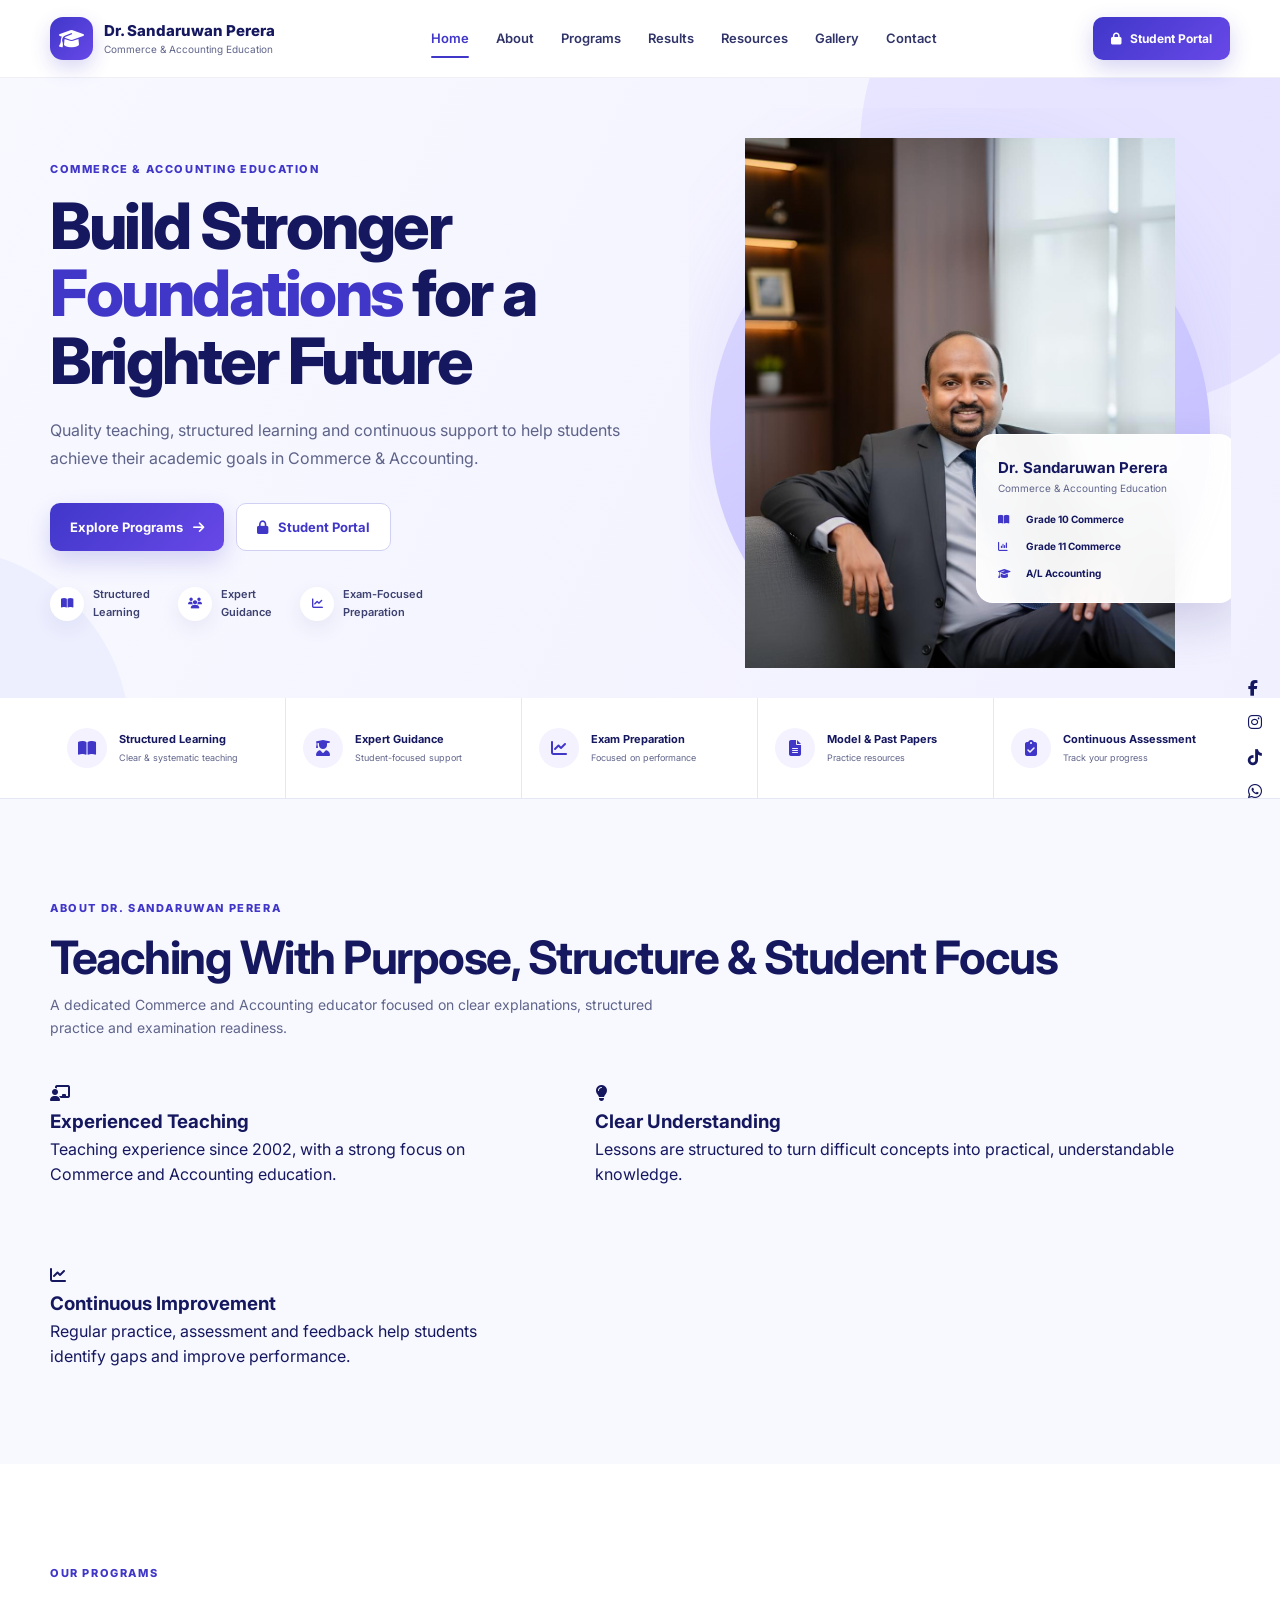
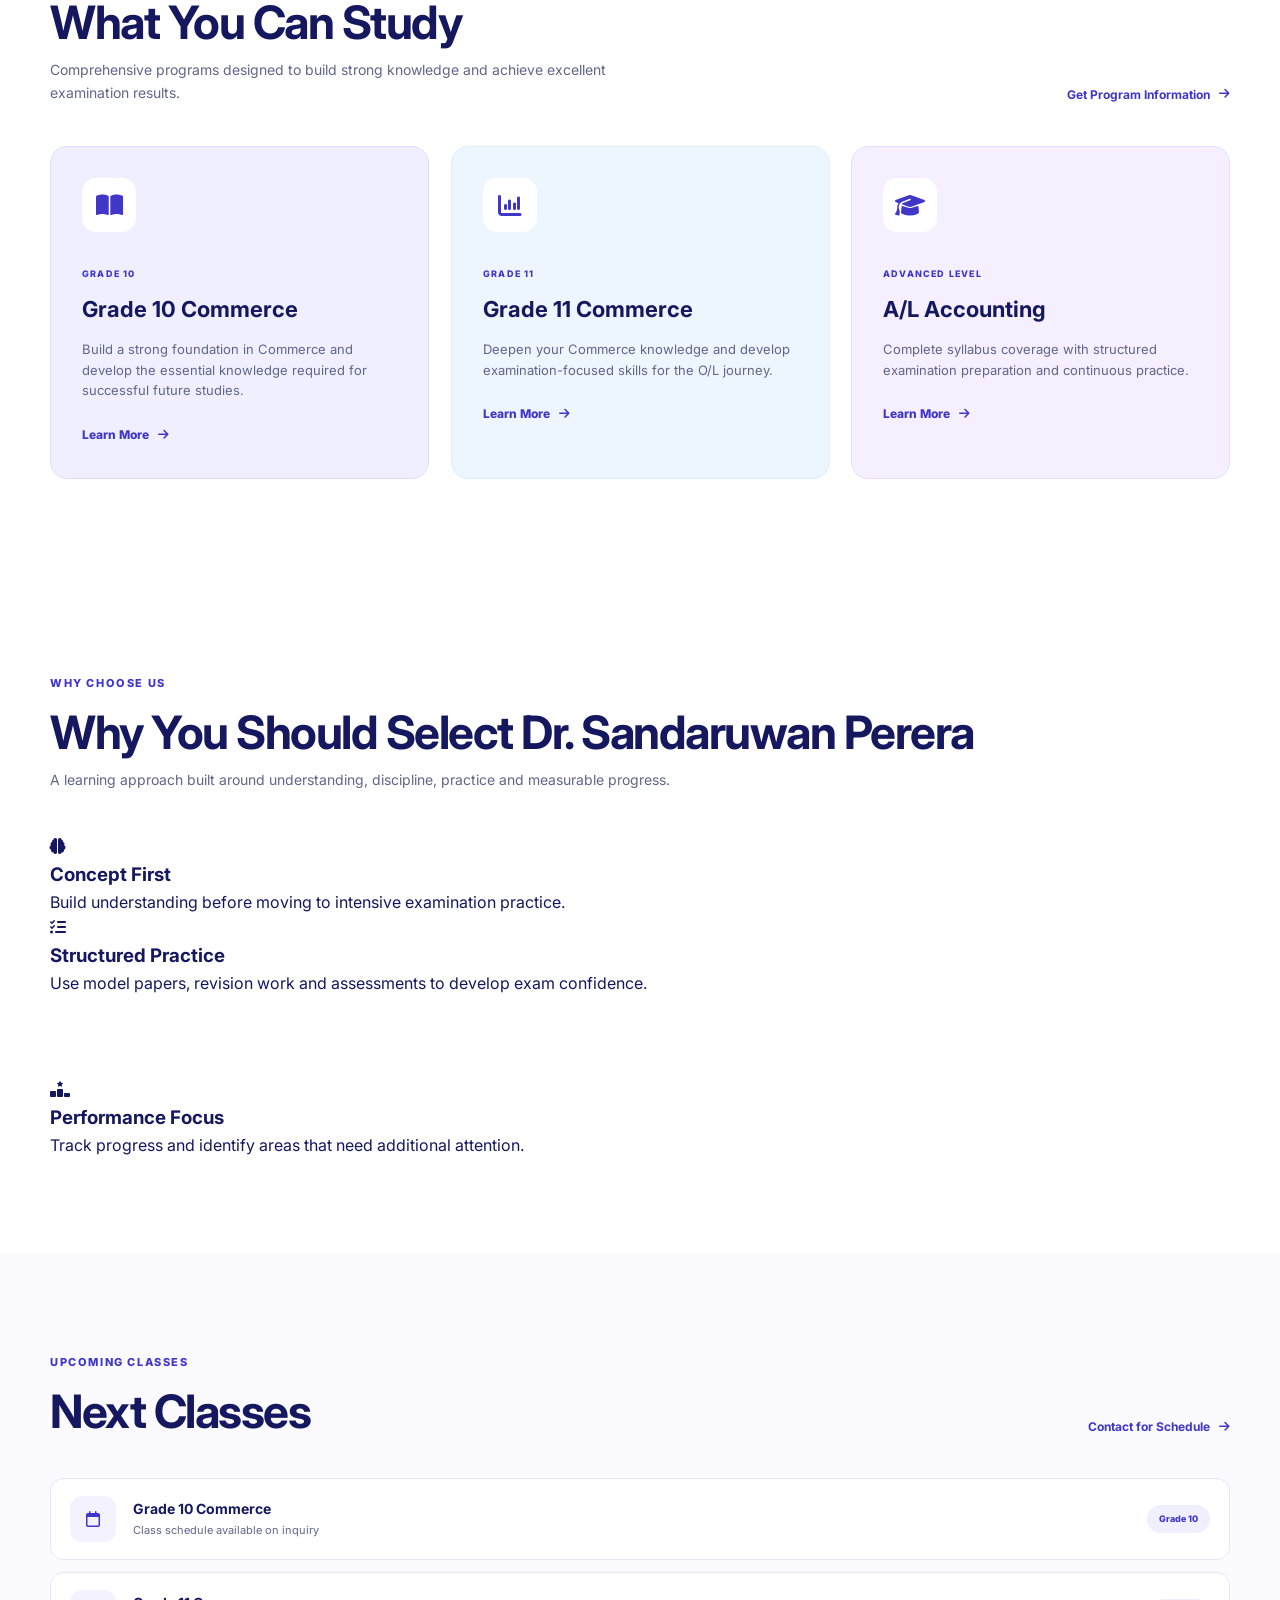
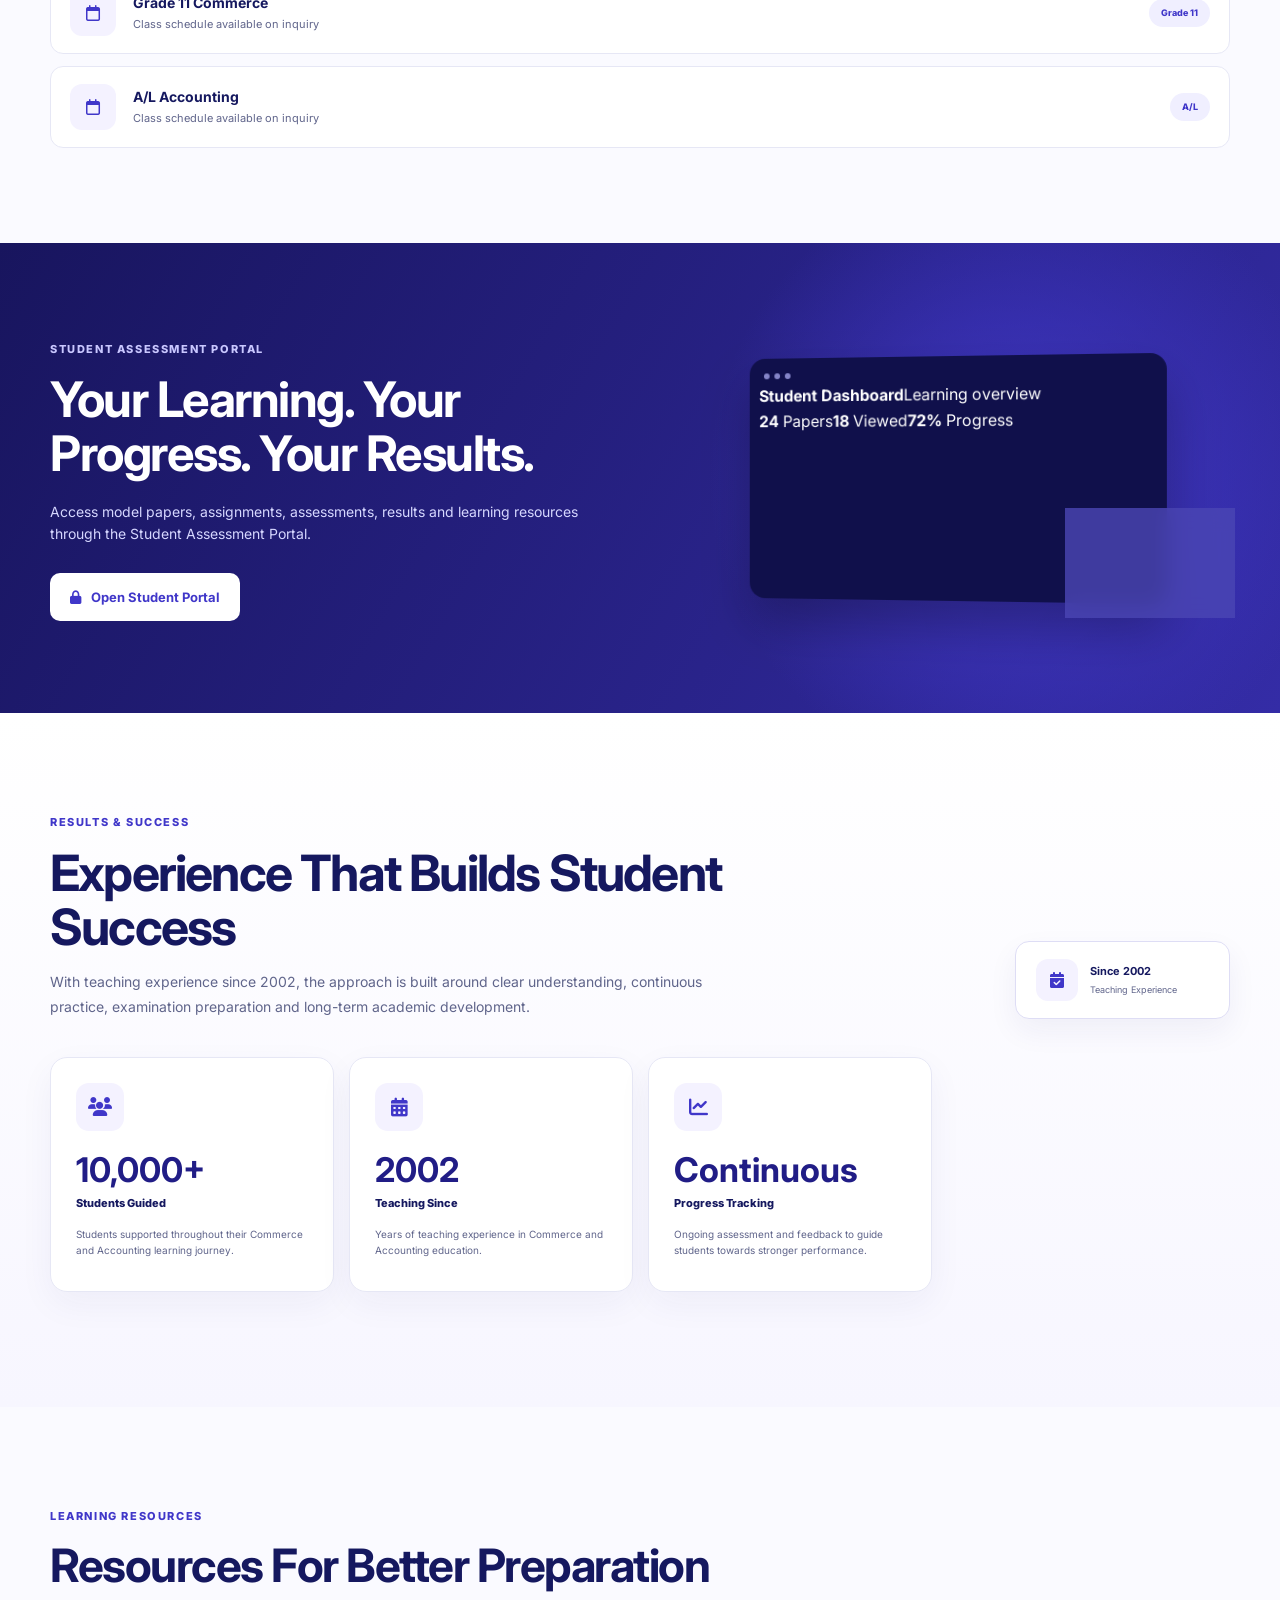
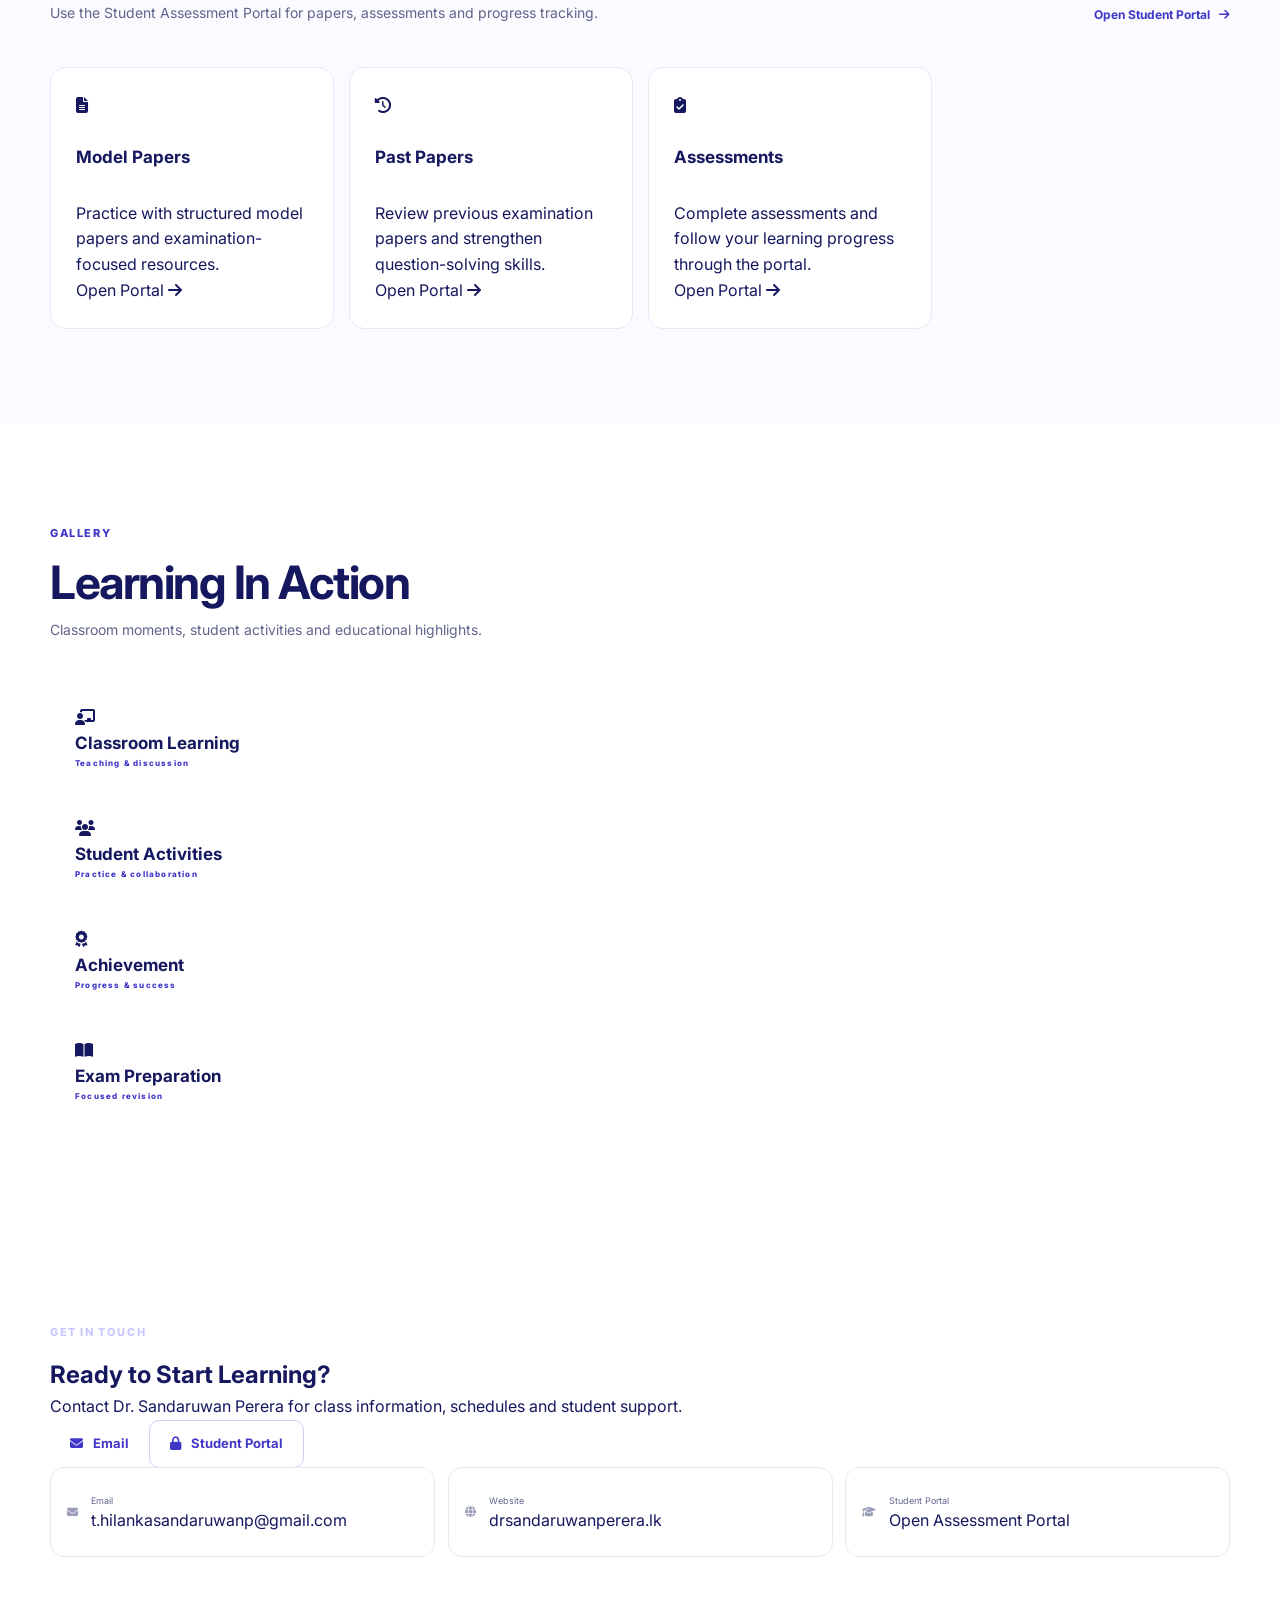
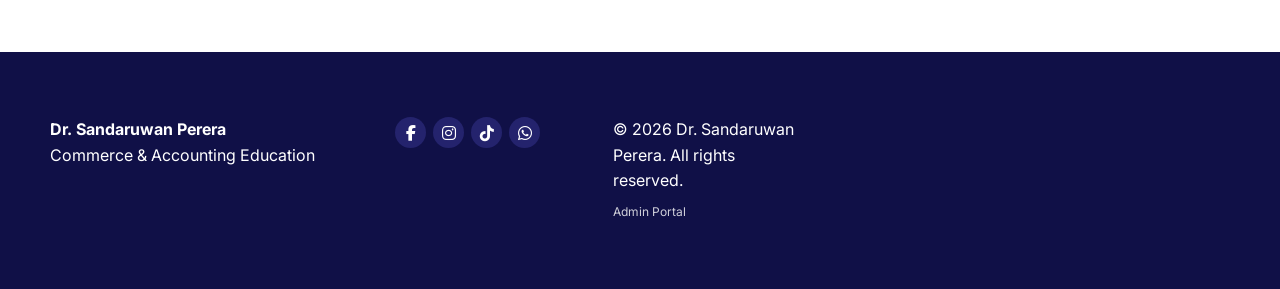
==== commit 2746b750: "Add Admin Portal link" ====
--- a/index.html
+++ b/index.html
@@ -30,6 +30,6 @@
 <section class="section gallery-section" id="gallery"><div class="container"><div class="section-heading reveal"><div><span class="eyebrow">GALLERY</span><h2>Learning In Action</h2><p>Classroom moments, student activities and educational highlights.</p></div></div><div class="gallery-grid"><article class="gallery-card gallery-placeholder reveal"><i class="fa-solid fa-chalkboard-user"></i><h3>Classroom Learning</h3><span>Teaching & discussion</span></article><article class="gallery-card gallery-placeholder reveal"><i class="fa-solid fa-users"></i><h3>Student Activities</h3><span>Practice & collaboration</span></article><article class="gallery-card gallery-placeholder reveal"><i class="fa-solid fa-award"></i><h3>Achievement</h3><span>Progress & success</span></article><article class="gallery-card gallery-placeholder reveal"><i class="fa-solid fa-book-open"></i><h3>Exam Preparation</h3><span>Focused revision</span></article></div></div></section>
 <section class="section contact-section" id="contact"><div class="container"><div class="contact-hero reveal"><span class="eyebrow light">GET IN TOUCH</span><h2>Ready to Start Learning?</h2><p>Contact Dr. Sandaruwan Perera for class information, schedules and student support.</p><div class="contact-actions"><a href="mailto:t.hilankasandaruwanp@gmail.com" class="btn portal-white-btn"><i class="fa-solid fa-envelope"></i> Email</a><a href="https://drsandaruwanperera.lk/studentportal/" target="_blank" rel="noopener" class="btn btn-outline light-outline"><i class="fa-solid fa-lock"></i> Student Portal</a></div></div><div class="contact-grid"><div class="contact-card reveal"><i class="fa-solid fa-envelope"></i><div><span>Email</span><a href="mailto:t.hilankasandaruwanp@gmail.com">t.hilankasandaruwanp@gmail.com</a></div></div><div class="contact-card reveal"><i class="fa-solid fa-globe"></i><div><span>Website</span><a href="#home">drsandaruwanperera.lk</a></div></div><div class="contact-card reveal"><i class="fa-solid fa-graduation-cap"></i><div><span>Student Portal</span><a href="https://drsandaruwanperera.lk/studentportal/" target="_blank" rel="noopener">Open Assessment Portal</a></div></div></div></div></section>
 </main>
-<footer class="footer"><div class="container footer-grid"><div><strong>Dr. Sandaruwan Perera</strong><p>Commerce & Accounting Education</p></div><div class="footer-social"><a href="https://www.facebook.com/share/1GX47aK3SV/?mibextid=wwXIfr" aria-label="Facebook" target="_blank" rel="noopener"><i class="fa-brands fa-facebook-f"></i></a><a href="https://www.instagram.com/dr.sandaruwan?stkn=MTRpa2l3ZWw1bXZrbw==" aria-label="Instagram" target="_blank" rel="noopener"><i class="fa-brands fa-instagram"></i></a><a href="https://www.tiktok.com/@dr.sadaruwanperera?_r=1&_t=ZS-99c7ZJwpr9h" aria-label="TikTok" target="_blank" rel="noopener"><i class="fa-brands fa-tiktok"></i></a><a href="https://wa.me/9477771498" aria-label="WhatsApp" target="_blank" rel="noopener"><i class="fa-brands fa-whatsapp"></i></a></div><div><p>© <span id="footerYear"></span> Dr. Sandaruwan Perera. All rights reserved.</p></div></div></footer>
+<footer class="footer"><div class="container footer-grid"><div><strong>Dr. Sandaruwan Perera</strong><p>Commerce & Accounting Education</p></div><div class="footer-social"><a href="https://www.facebook.com/share/1GX47aK3SV/?mibextid=wwXIfr" aria-label="Facebook" target="_blank" rel="noopener"><i class="fa-brands fa-facebook-f"></i></a><a href="https://www.instagram.com/dr.sandaruwan?stkn=MTRpa2l3ZWw1bXZrbw==" aria-label="Instagram" target="_blank" rel="noopener"><i class="fa-brands fa-instagram"></i></a><a href="https://www.tiktok.com/@dr.sadaruwanperera?_r=1&_t=ZS-99c7ZJwpr9h" aria-label="TikTok" target="_blank" rel="noopener"><i class="fa-brands fa-tiktok"></i></a><a href="https://wa.me/9477771498" aria-label="WhatsApp" target="_blank" rel="noopener"><i class="fa-brands fa-whatsapp"></i></a></div><div><p>© <span id="footerYear"></span> Dr. Sandaruwan Perera. All rights reserved.</p><a href="https://drsandaruwanperera.lk/studentportal/admin-login.html" target="_blank" rel="noopener" style="display:inline-block;margin-top:8px;font-size:12px;opacity:.8;">Admin Portal</a></div></div></footer>
 <script src="script.js"></script>
 </body></html>
